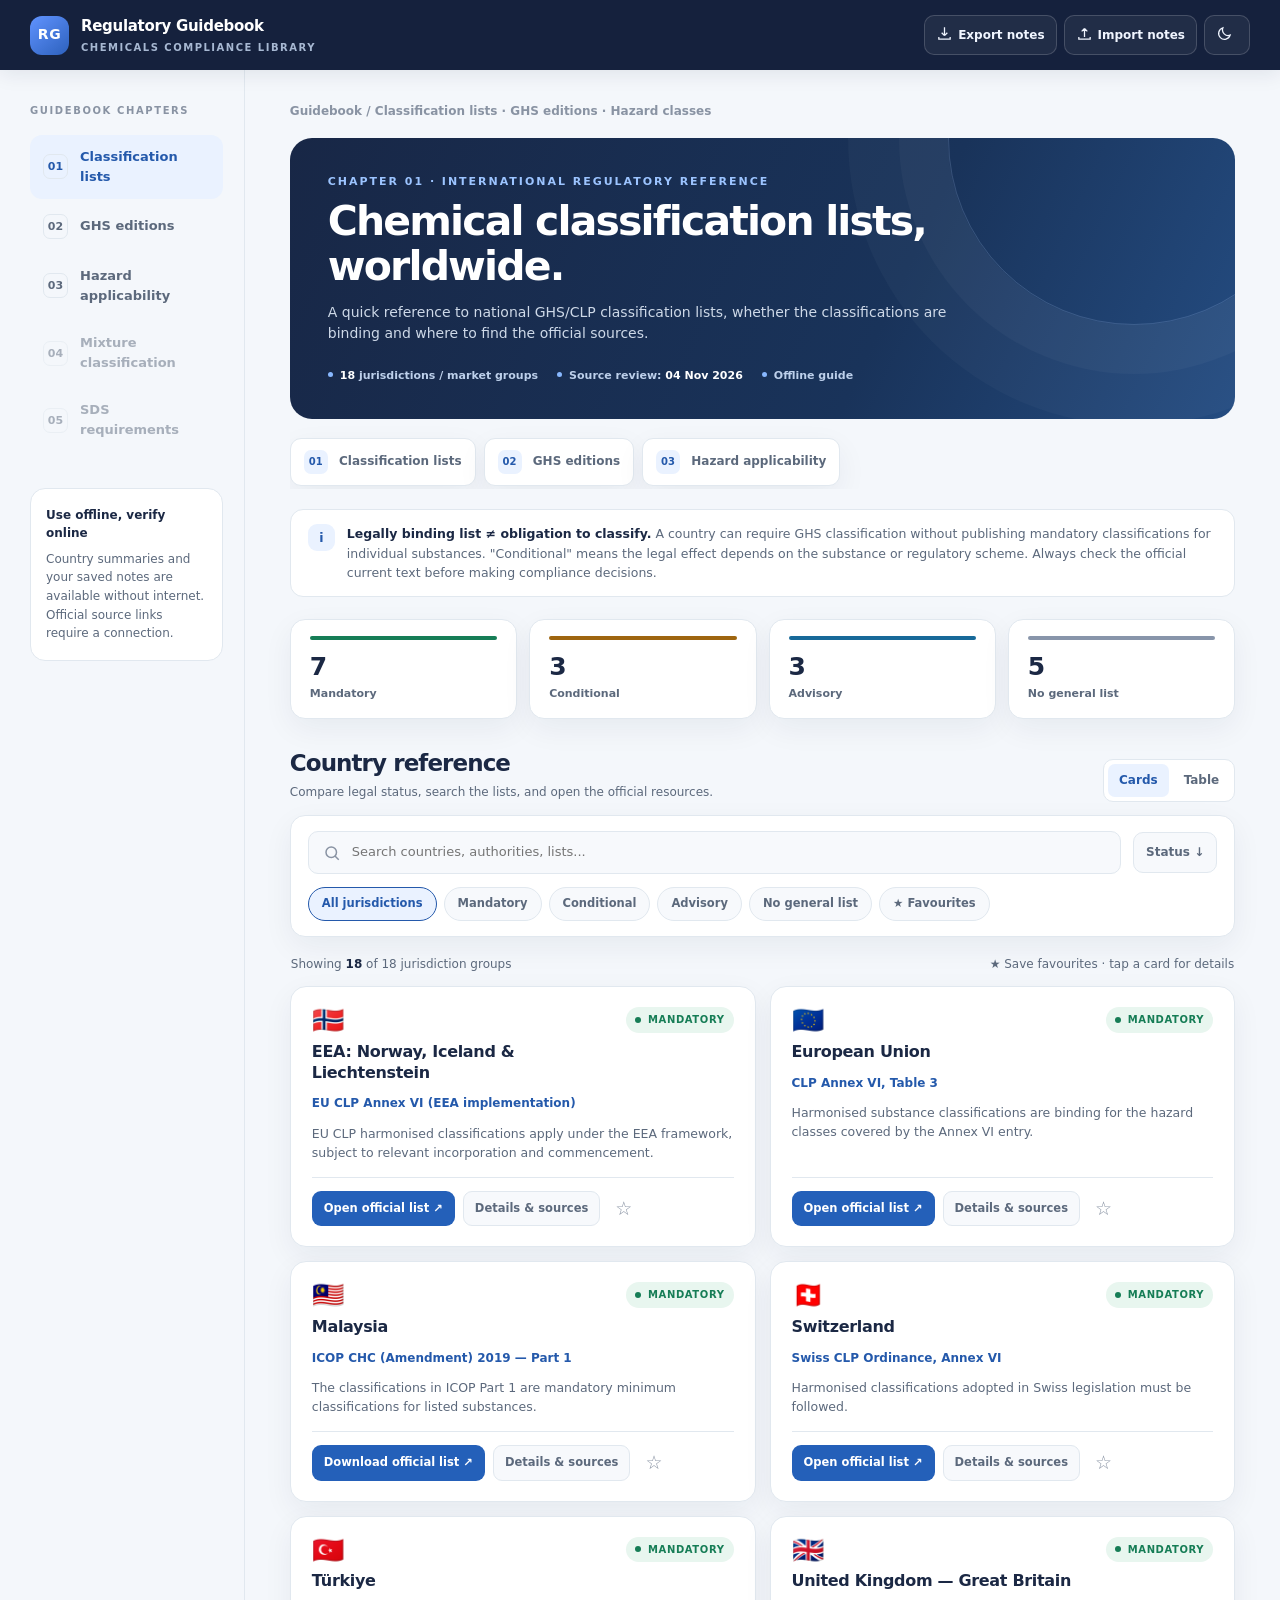
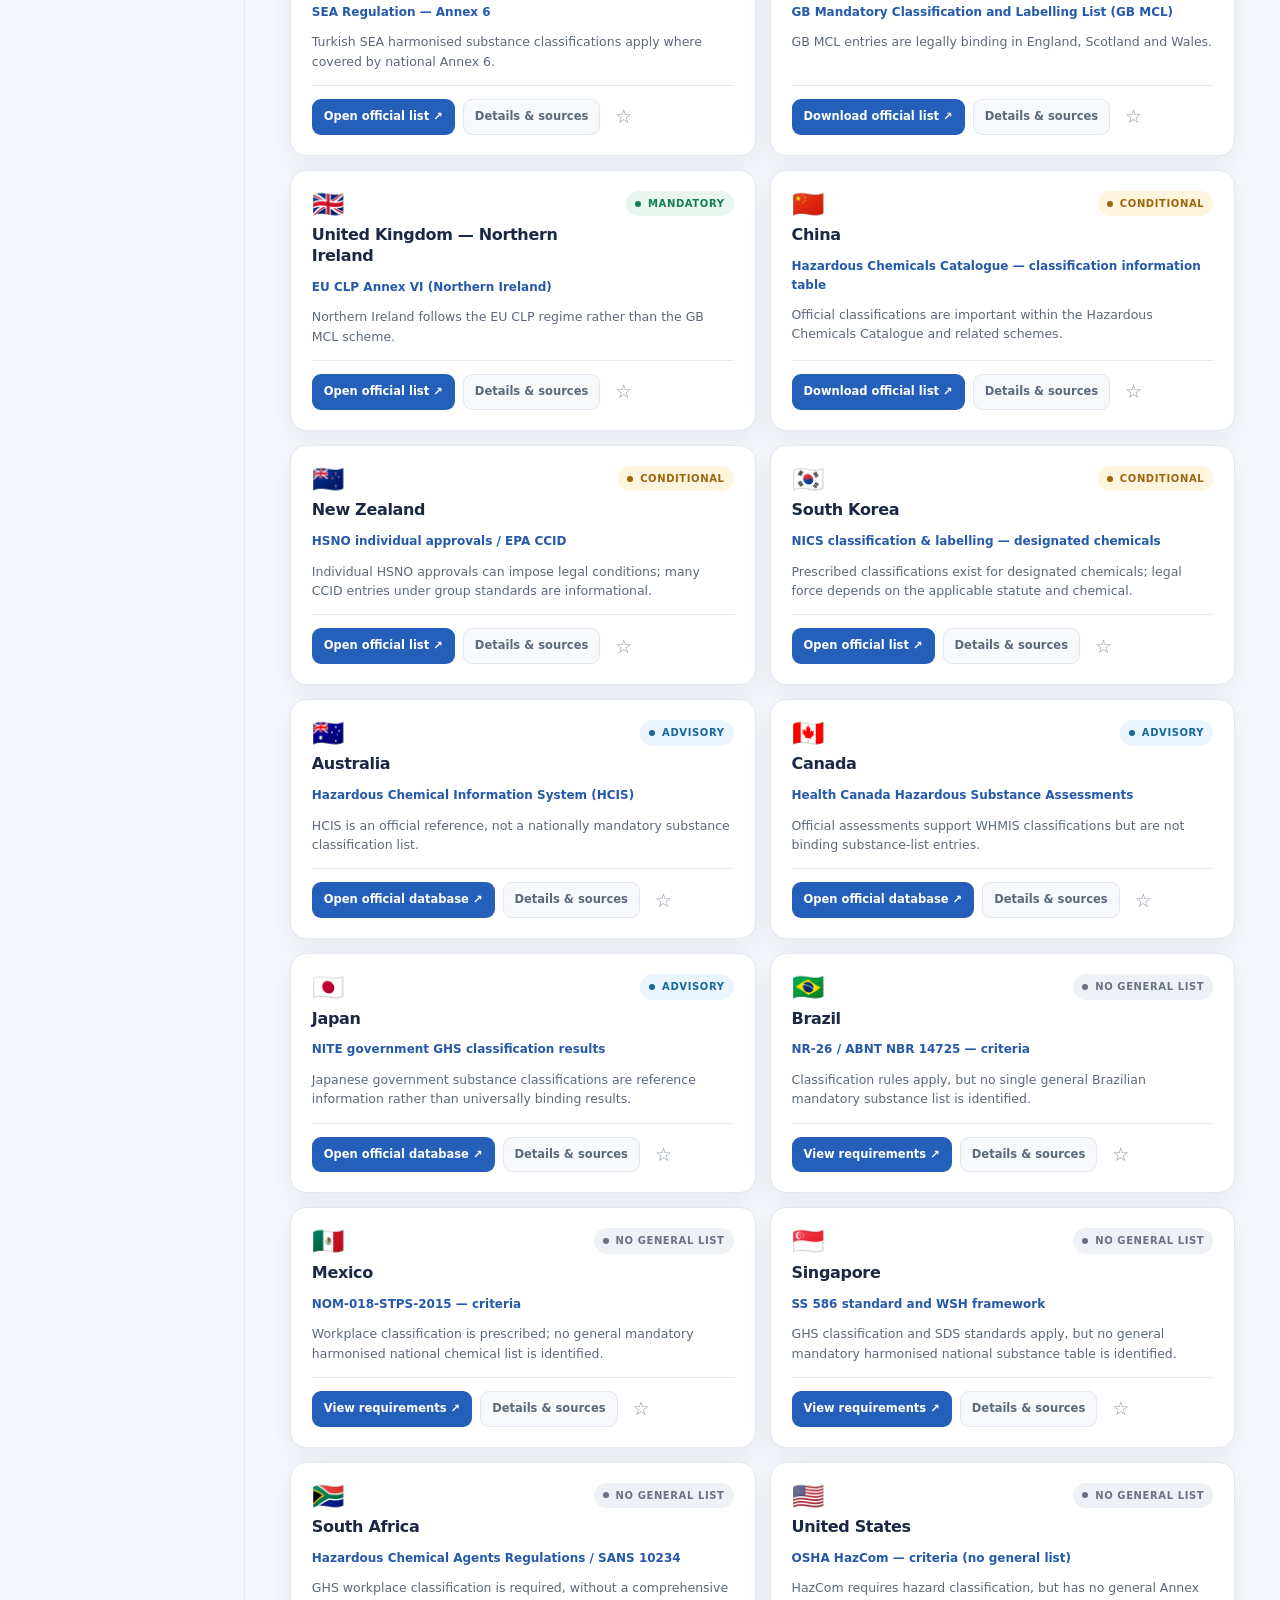
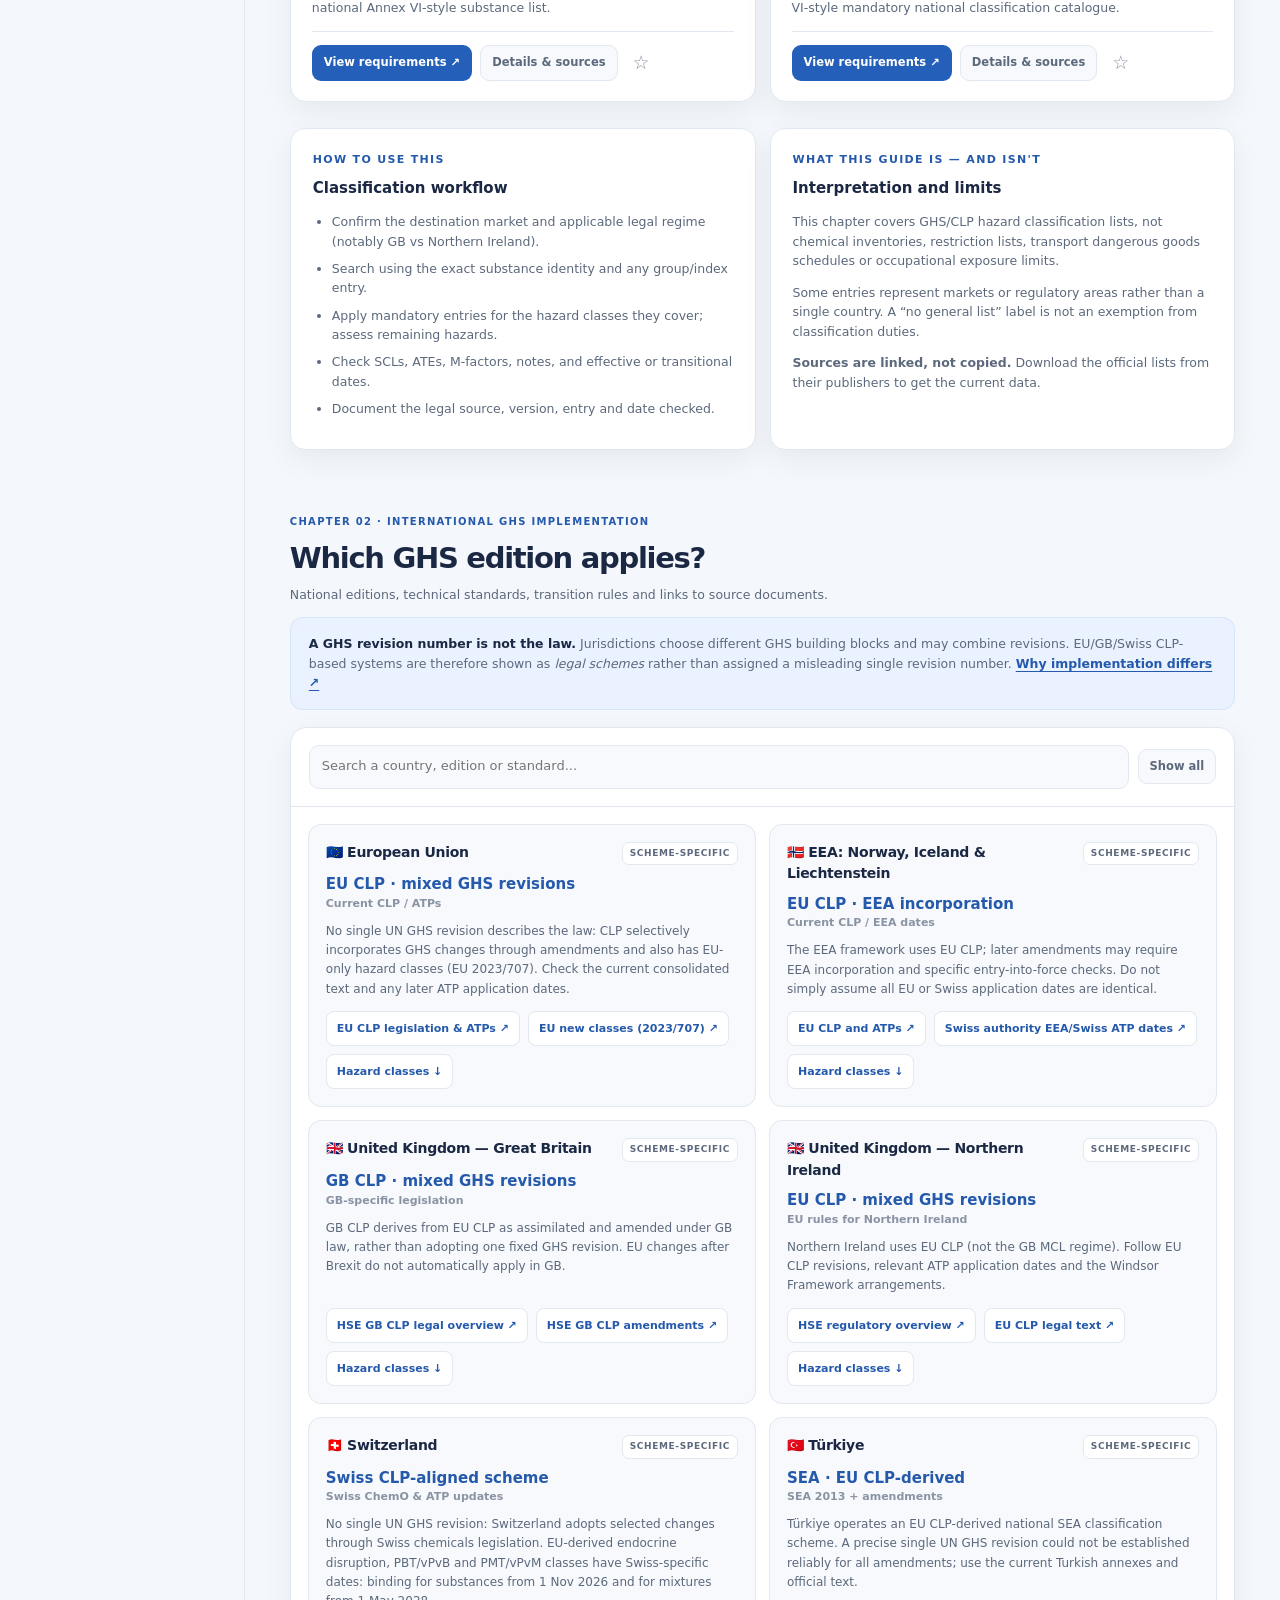
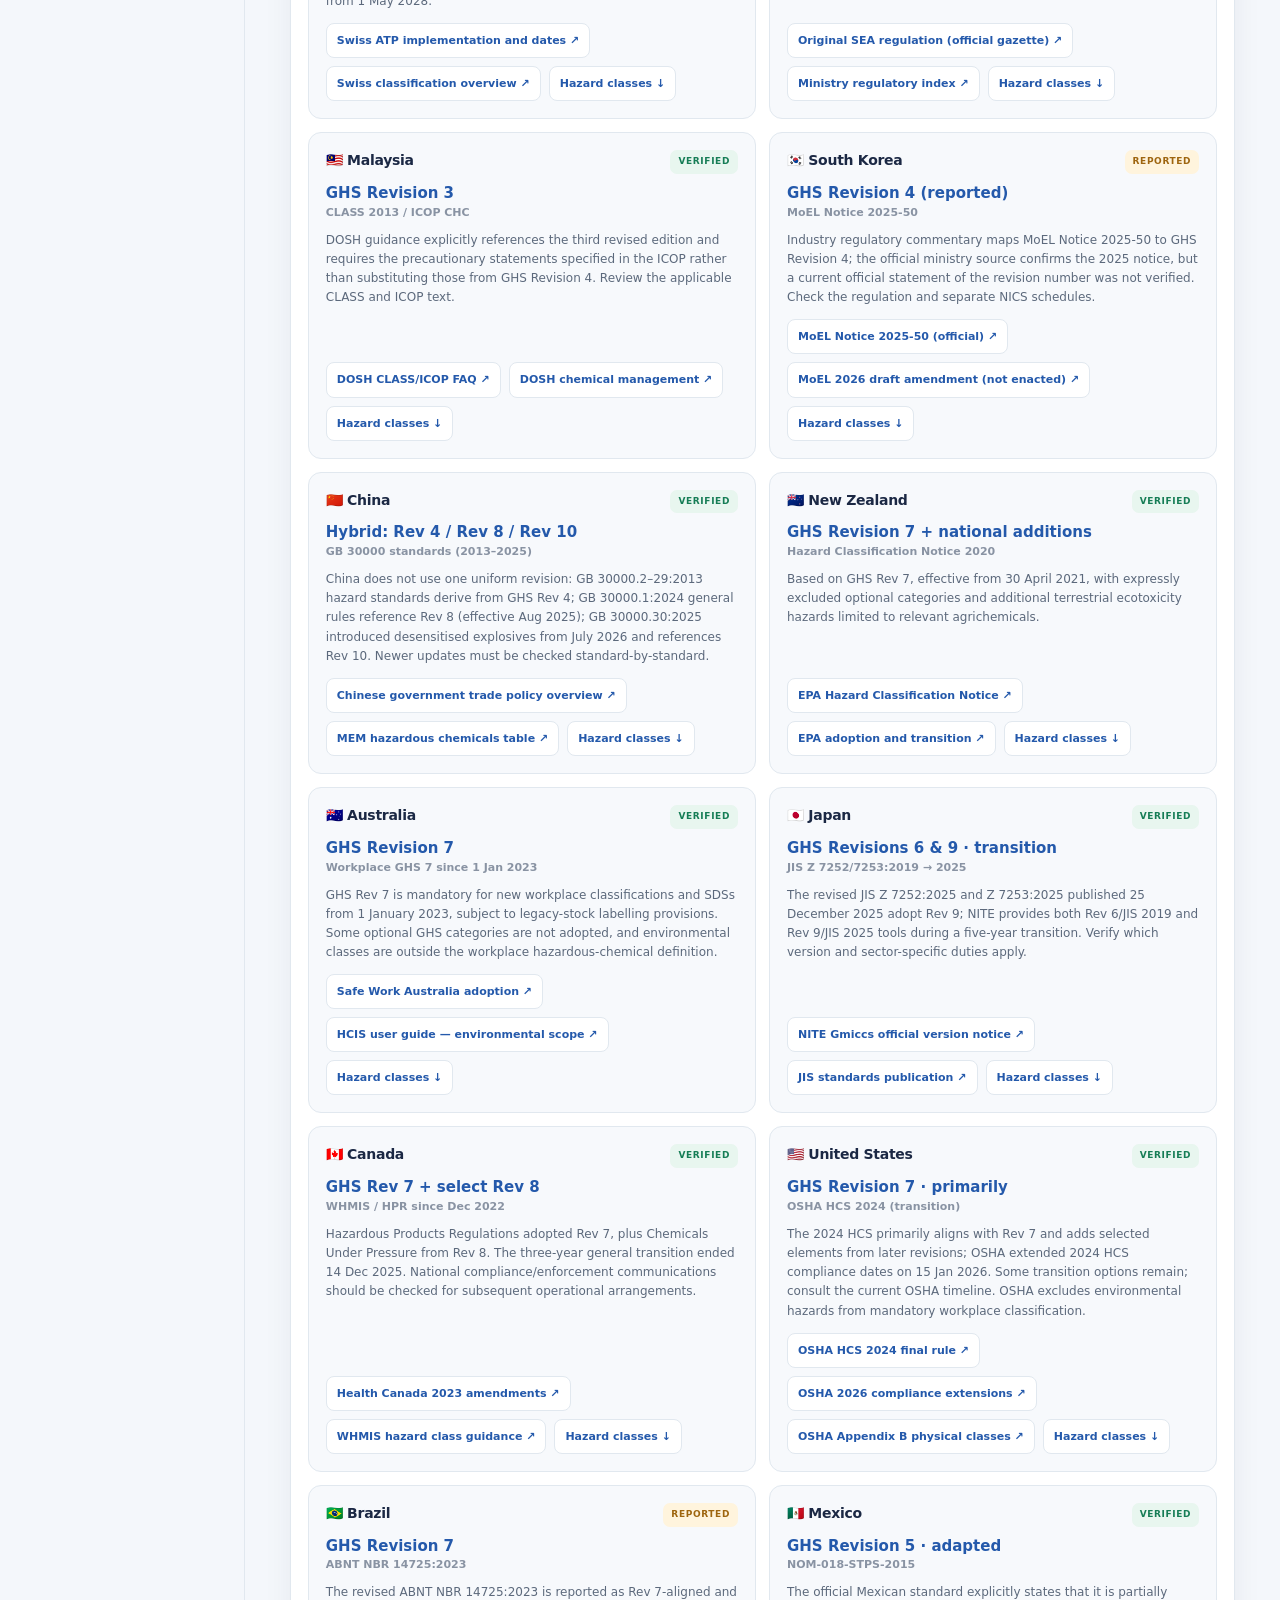
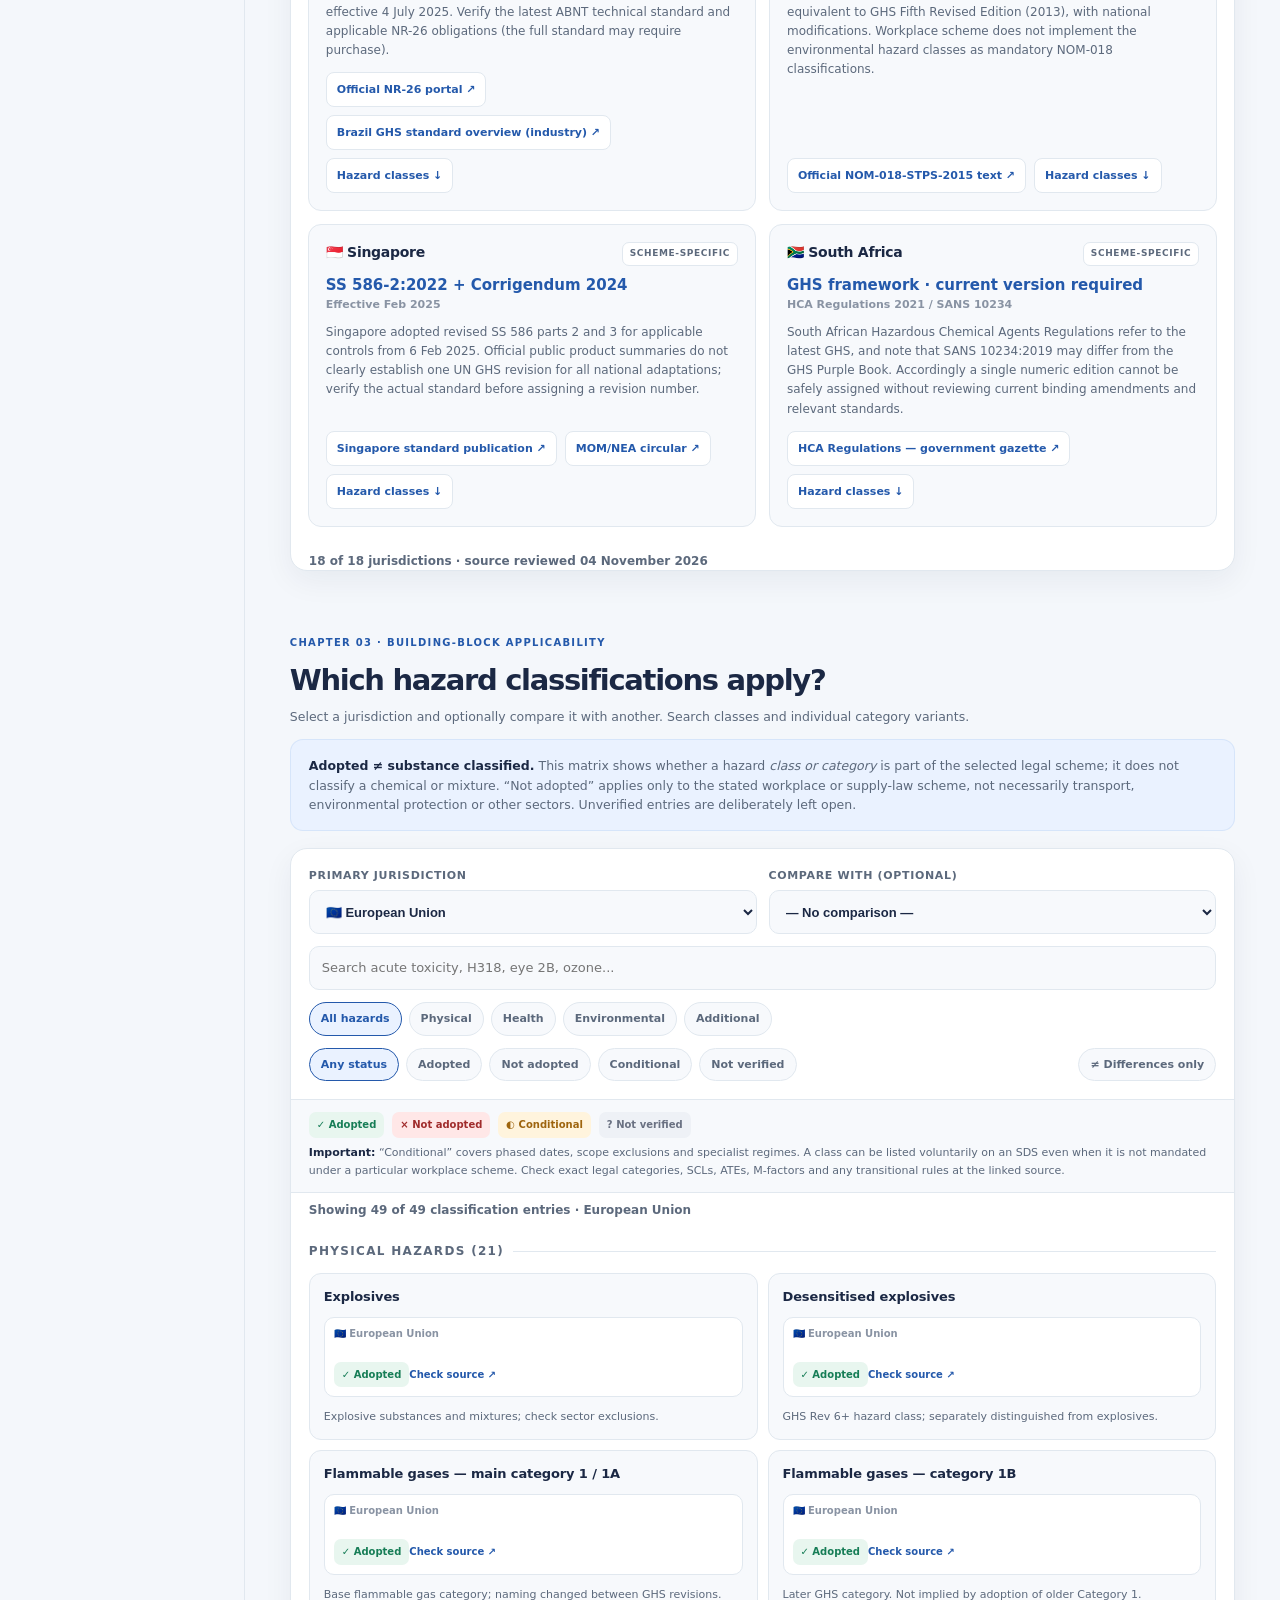
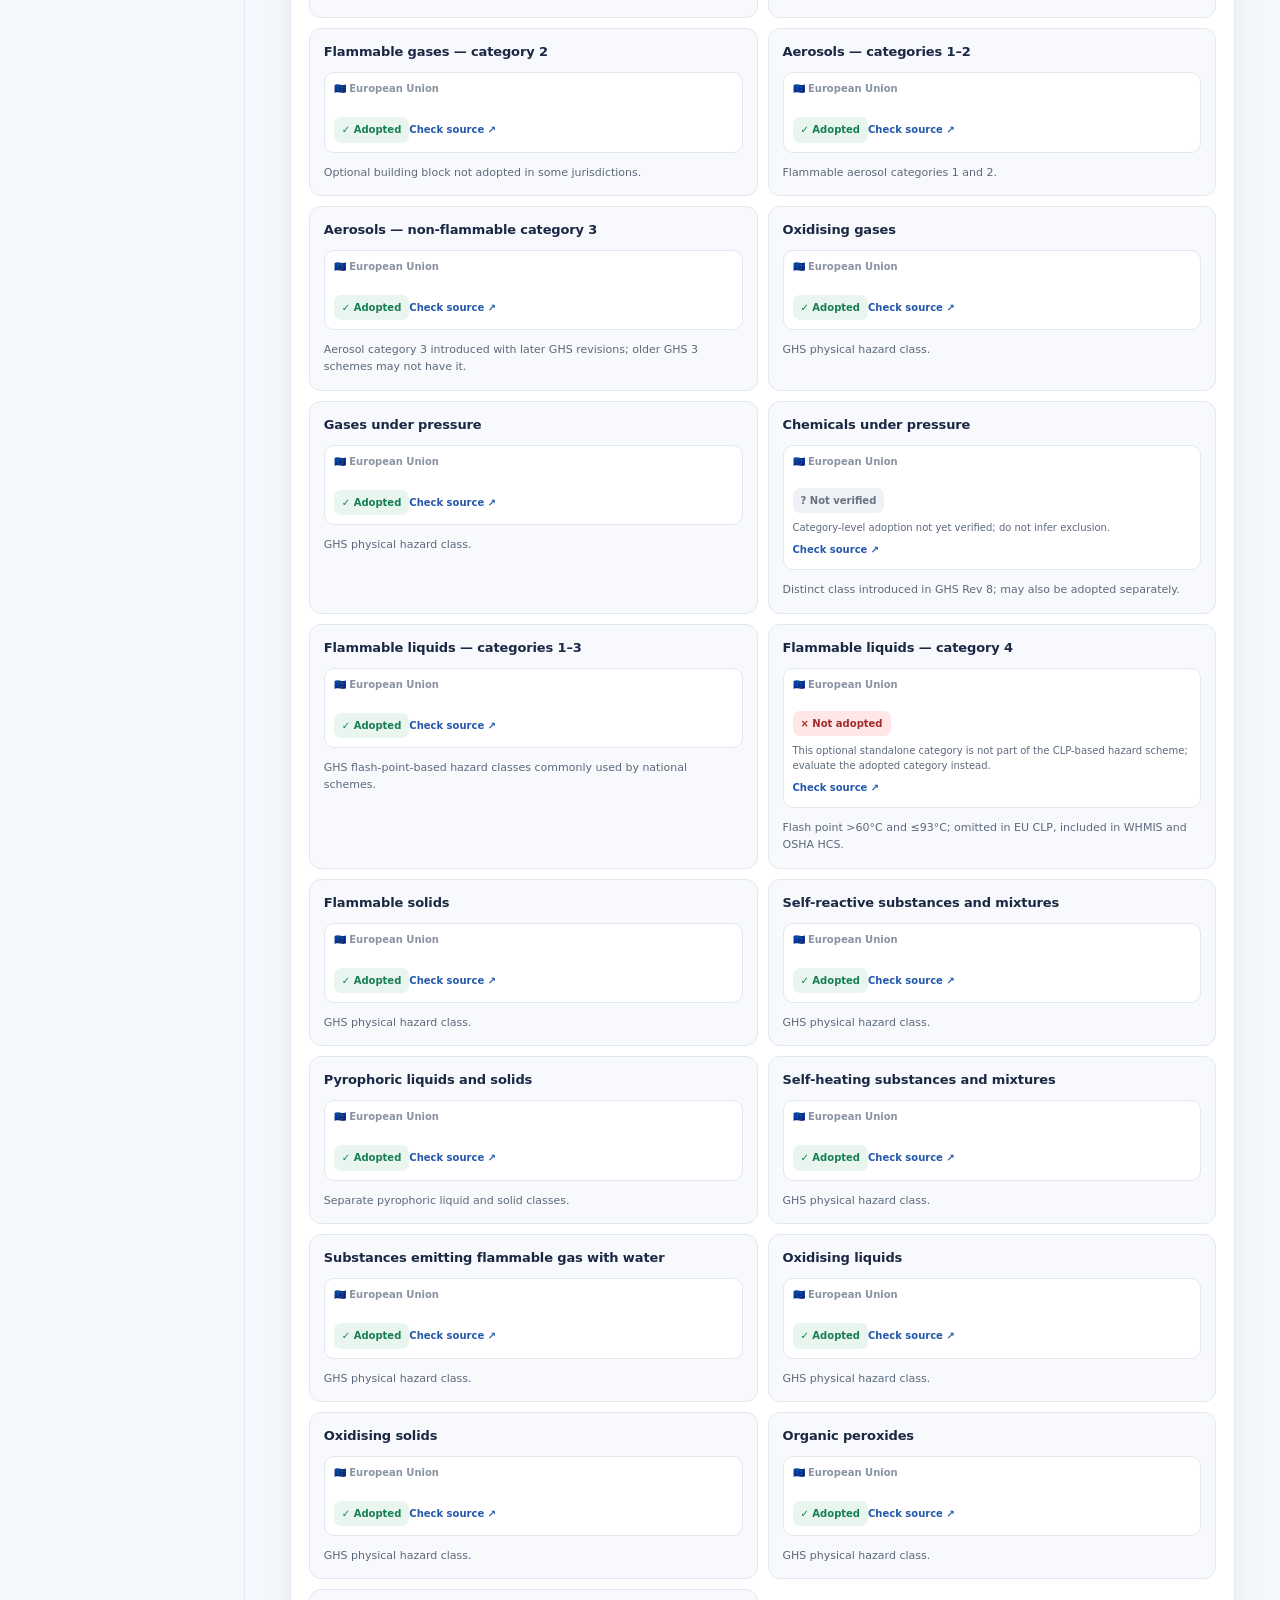
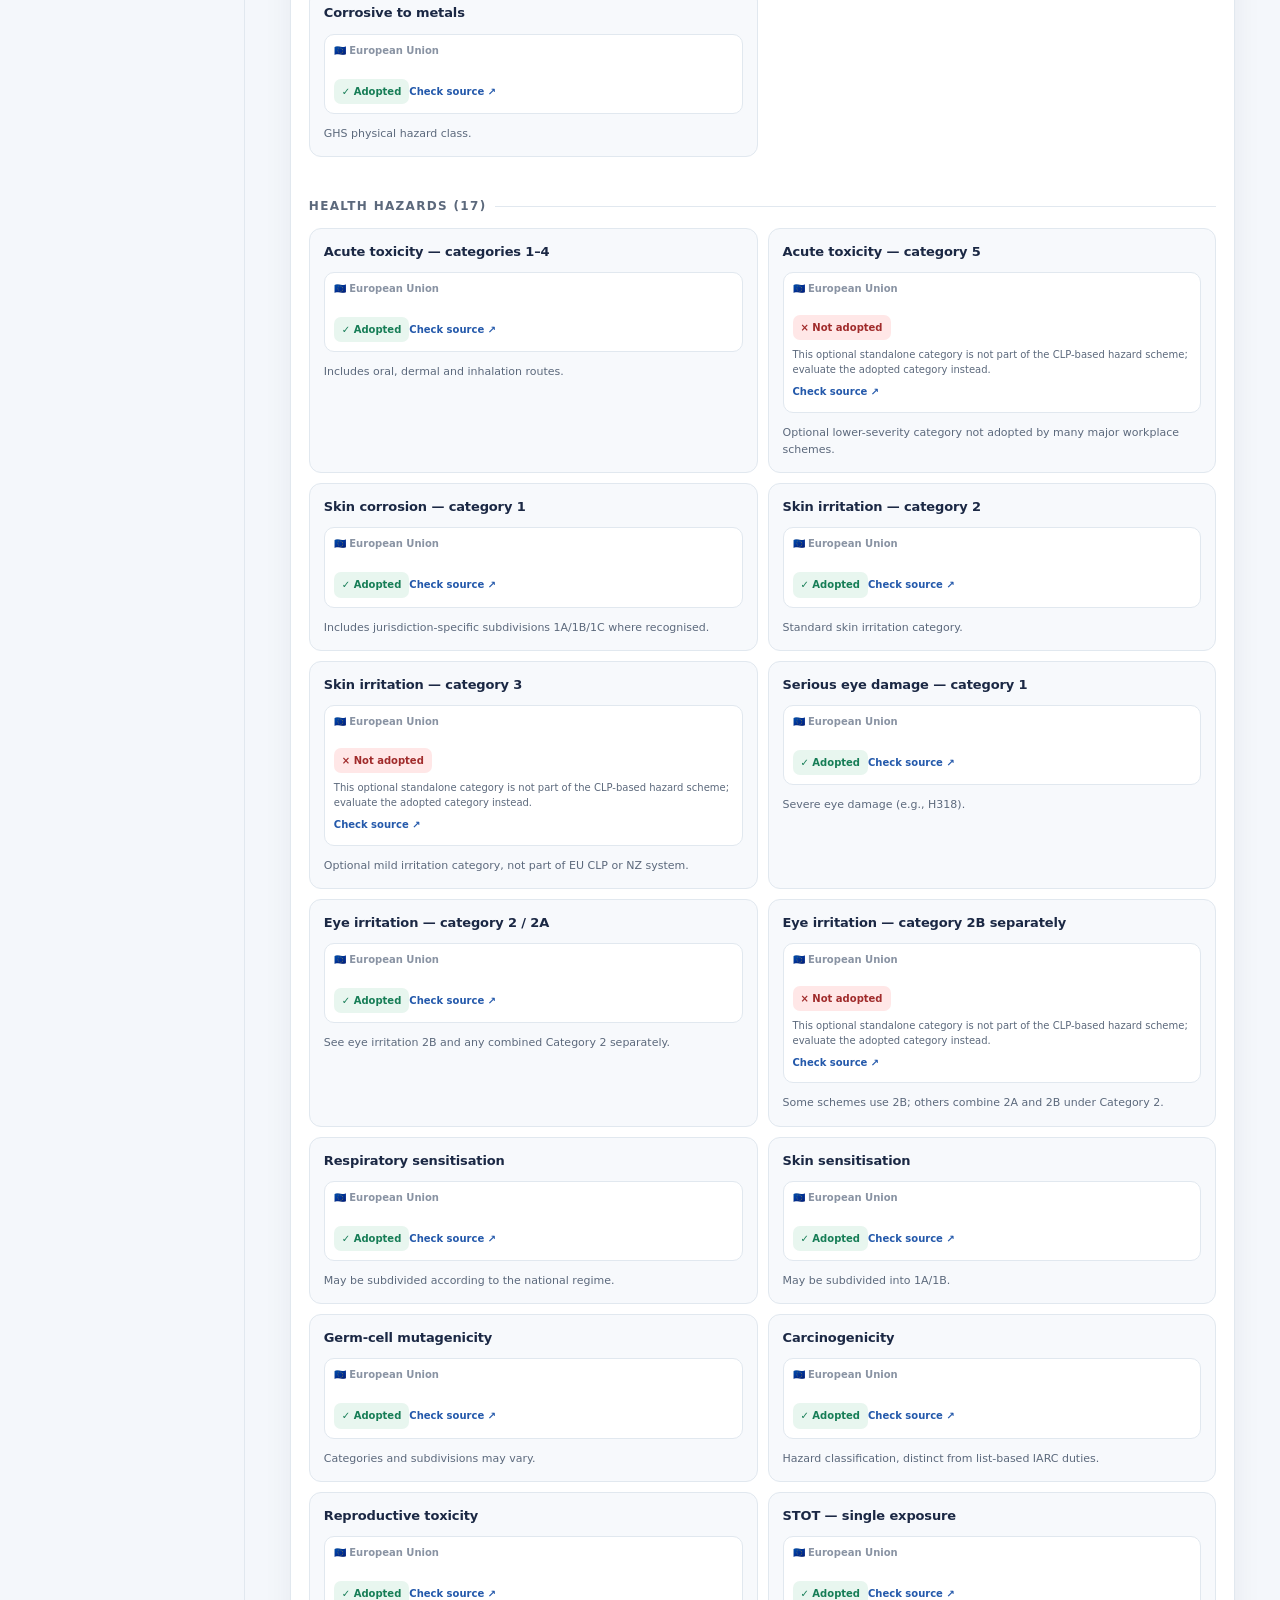
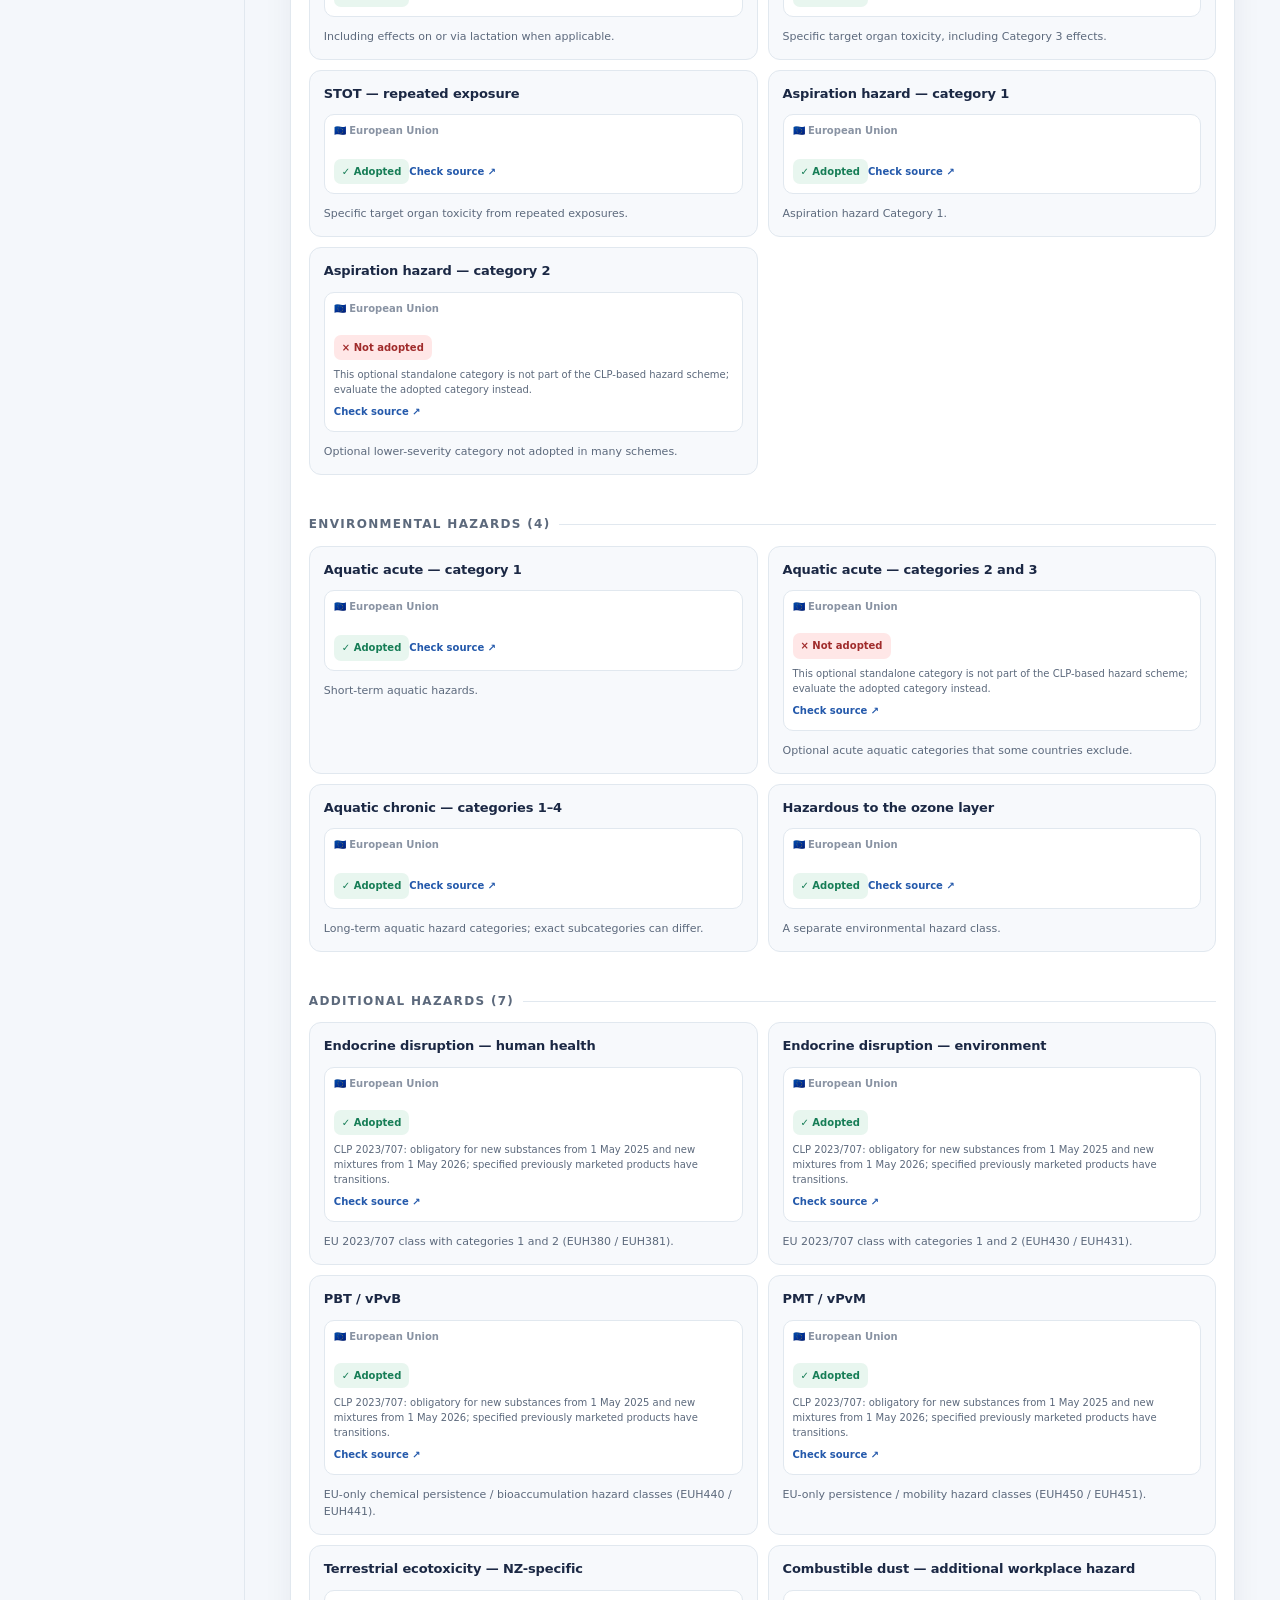
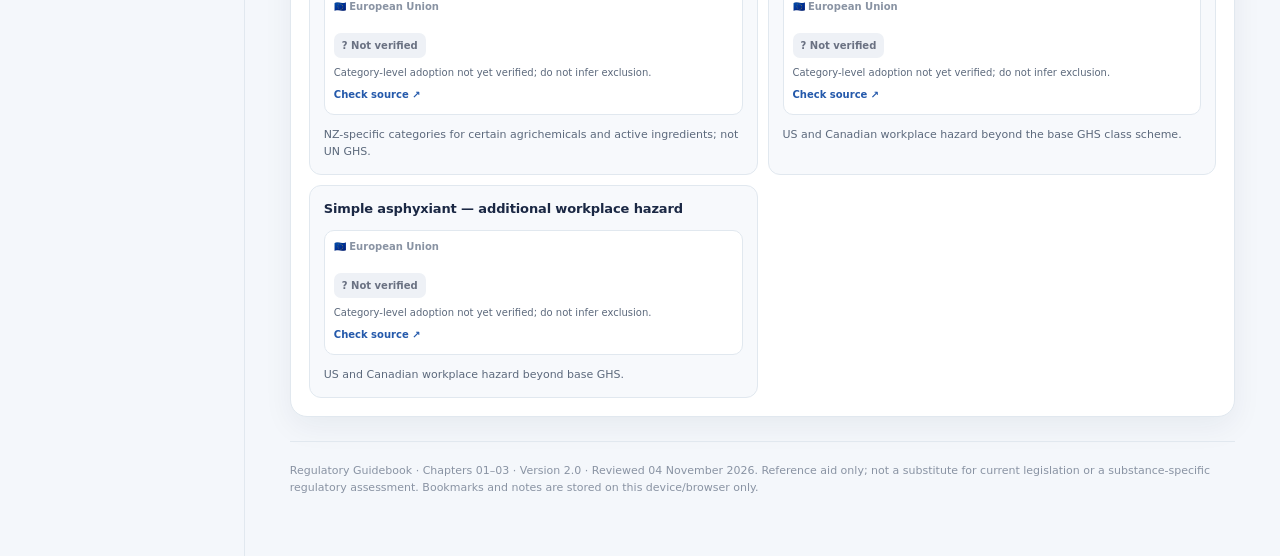
==== index.html @ c11b99ca "feat: add Regulatory Guidebook v2 web app" ====
<!doctype html>
<html lang="en"><head><meta charset="utf-8"/><meta name="viewport" content="width=device-width,initial-scale=1,viewport-fit=cover"/>
<meta name="theme-color" content="#15213d"/><meta name="description" content="Offline-ready international chemical classification list regulatory guidebook, with official government resources."/>
<title>Regulatory Guidebook · Classification lists</title>
<link rel="icon" href="data:image/svg+xml,%3Csvg xmlns='http://www.w3.org/2000/svg' viewBox='0 0 64 64'%3E%3Crect width='64' height='64' rx='16' fill='%231c407a'/%3E%3Ctext x='32' y='43' text-anchor='middle' fill='white' font-family='Arial' font-weight='700' font-size='28'%3ERG%3C/text%3E%3C/svg%3E"/>

<style>
:root{color-scheme:light;--bg:#f4f7fb;--surface:#fff;--surface-alt:#f7f9fc;--ink:#1b2844;--sub:#5c697c;--muted:#8993a3;--line:#e1e8ef;--navy:#15213d;--blue:#2459ab;--softblue:#eaf2ff;--shadow:0 10px 30px rgba(15,35,67,.06);--green:#167d56;--green-bg:#e8f6ef;--amber:#9e650f;--amber-bg:#fff4dd;--cyan:#176999;--cyan-bg:#eaf5ff;--gray:#6a7182;--gray-bg:#eef1f6}
:root[data-theme=dark]{color-scheme:dark;--bg:#101727;--surface:#192339;--surface-alt:#151f32;--ink:#f1f4fb;--sub:#b9c4d5;--muted:#8fa2bc;--line:#34425a;--navy:#0c1323;--blue:#8db6ff;--softblue:#202f4f;--shadow:0 14px 28px rgba(0,0,0,.17);--green:#88e3b5;--green-bg:#1c4038;--amber:#f4ce86;--amber-bg:#473a21;--cyan:#9bd9f8;--cyan-bg:#183b50;--gray:#c7d2e2;--gray-bg:#344055}
*{box-sizing:border-box}html{scroll-behavior:smooth}body{margin:0;background:var(--bg);color:var(--ink);font:15px/1.55 system-ui,-apple-system,BlinkMacSystemFont,"Segoe UI",sans-serif;-webkit-font-smoothing:antialiased}button,input,textarea{font:inherit}button{cursor:pointer}a{color:inherit;text-decoration:none}a:focus-visible,button:focus-visible,input:focus-visible,textarea:focus-visible,summary:focus-visible{outline:3px solid #8bc0ff;outline-offset:2px}h1,h2,h3,p{margin-top:0}::selection{background:#a5c3ff77}
.top{background:var(--navy);color:#fff;position:sticky;top:0;z-index:20;box-shadow:0 3px 20px #11213c18}.top-inner{max-width:1420px;margin:auto;min-height:70px;display:flex;align-items:center;justify-content:space-between;gap:14px;padding:10px 30px}.brand{display:flex;align-items:center;gap:12px}.mark{background:linear-gradient(140deg,#6093ff,#2d61bd);height:39px;width:39px;border-radius:12px;display:grid;place-items:center;font-size:14px;font-weight:900;letter-spacing:.05em}.brand-title{font-size:15px;font-weight:760;letter-spacing:-.02em;line-height:1.18}.brand-sub{display:block;font-size:10px;letter-spacing:.15em;text-transform:uppercase;color:#a7b8d2;font-weight:700;margin-top:2px}.top-actions{display:flex;align-items:center;gap:7px}.top-button{border:1px solid #ffffff2a;background:#ffffff0e;border-radius:10px;color:#f0f5ff;padding:9px 11px;font-size:12px;font-weight:650;white-space:nowrap}.top-button:hover{background:#ffffff25}.top-button svg{width:17px;height:17px;vertical-align:-3px;margin-right:5px}
.shell{max-width:1420px;margin:auto;display:grid;grid-template-columns:245px minmax(0,1fr);min-height:calc(100vh - 70px)}.sidebar{padding:33px 21px 40px 30px;border-right:1px solid var(--line);align-self:stretch}.eyebrow{font-size:10px;text-transform:uppercase;letter-spacing:.16em;font-weight:790;color:var(--muted);margin-bottom:16px}.navlink{display:flex;gap:12px;align-items:center;padding:12px 13px;border-radius:12px;color:var(--sub);font-size:13px;font-weight:660;margin:3px 0}.navlink b{font-size:11px;border:1px solid var(--line);min-width:25px;height:25px;display:grid;place-items:center;border-radius:7px}.navlink.active{background:var(--softblue);color:var(--blue)}.navlink.disabled{opacity:.5;cursor:default}.nav-note{margin-top:35px;padding:17px 15px;background:var(--surface);border:1px solid var(--line);border-radius:15px;font-size:12px;color:var(--sub)}.nav-note strong{color:var(--ink);display:block;margin-bottom:7px}
.content{padding:32px clamp(18px,3.5vw,48px) 60px;min-width:0}.breadcrumbs{font-size:12px;color:var(--muted);margin-bottom:17px;font-weight:680}.hero{background:linear-gradient(115deg,#182746 0%,#19335a 63%,#244c81 100%);color:white;border-radius:22px;padding:35px 38px;position:relative;overflow:hidden}.hero:after{content:"";position:absolute;width:370px;height:370px;right:-85px;top:-185px;border:1px solid #b7d1fc30;border-radius:50%;box-shadow:0 0 0 49px #ffffff08,0 0 0 100px #ffffff07;pointer-events:none}.hero .over{font-size:11px;text-transform:uppercase;letter-spacing:.18em;color:#9cc4ff;font-weight:800;display:block;margin-bottom:9px}.hero h1{font-size:clamp(27px,3.2vw,42px);line-height:1.1;letter-spacing:-.045em;max-width:640px;margin:0 0 13px}.hero p{max-width:660px;margin:0;color:#ced9e8;font-size:14px}.meta{display:flex;flex-wrap:wrap;align-items:center;gap:10px 19px;margin-top:22px;color:#bdd0eb;font-size:11px;font-weight:650}.meta strong{color:#fff}.dot{height:5px;width:5px;background:#88b8ff;border-radius:50%;display:inline-block;margin-right:7px;vertical-align:2px}
.notice{background:var(--surface);border:1px solid var(--line);border-radius:13px;padding:14px 17px;display:flex;gap:12px;align-items:flex-start;margin-top:19px;color:var(--sub);font-size:12.5px}.notice .icon{flex:0 0 auto;width:27px;height:27px;background:var(--softblue);color:var(--blue);border-radius:9px;display:grid;place-items:center;font-weight:900}.notice strong{color:var(--ink)}
.stats{display:grid;grid-template-columns:repeat(4,1fr);gap:12px;margin:22px 0 27px}.stat{background:var(--surface);border:1px solid var(--line);border-radius:15px;padding:16px 19px;box-shadow:var(--shadow)}.stat-num{font-size:25px;line-height:1.1;font-weight:800;letter-spacing:-.06em}.stat-label{color:var(--sub);font-size:11px;font-weight:670;margin-top:4px}.stat-line{height:4px;border-radius:4px;margin-bottom:13px;background:var(--green)}.stat.conditional .stat-line{background:var(--amber)}.stat.advisory .stat-line{background:var(--cyan)}.stat.none .stat-line{background:#8895aa}
.section-heading{display:flex;align-items:flex-end;justify-content:space-between;gap:16px;margin:0 0 13px}.section-heading h2{font-size:23px;letter-spacing:-.04em;margin:0 0 2px}.section-heading p{color:var(--sub);font-size:12px;margin:0}.view-controls{display:flex;gap:4px;background:var(--surface);border:1px solid var(--line);border-radius:10px;padding:4px}.view-controls button{background:transparent;border:0;border-radius:7px;padding:7px 11px;font-weight:680;font-size:12px;color:var(--sub)}.view-controls button.selected{background:var(--softblue);color:var(--blue)}
.tools{background:var(--surface);border:1px solid var(--line);border-radius:15px;padding:15px 17px;box-shadow:var(--shadow);margin-bottom:18px}.searchrow{display:flex;gap:12px;align-items:center}.searchbox{height:43px;border:1px solid var(--line);border-radius:10px;display:flex;align-items:center;gap:9px;padding:0 14px;flex:1;background:var(--surface-alt)}.searchbox svg{flex:0 0 auto;color:var(--muted);width:18px;height:18px}.searchbox input{background:transparent;color:var(--ink);border:0;outline:0;width:100%;min-width:0;font-size:13px}.searchbox:focus-within{border-color:var(--blue);box-shadow:0 0 0 3px #73a7ff22}.sort{border:1px solid var(--line);border-radius:10px;background:var(--surface-alt);color:var(--sub);padding:10px 12px;font-size:12px;font-weight:650}.filterrow{display:flex;gap:7px;overflow-x:auto;padding-top:13px;scrollbar-width:thin}.chip{border:1px solid var(--line);background:var(--surface-alt);color:var(--sub);border-radius:99px;padding:7px 13px;font-size:11.5px;white-space:nowrap;font-weight:730;transition:background .15s}.chip.active{border-color:var(--blue);background:var(--softblue);color:var(--blue)}.chip:hover{border-color:var(--blue)}.results-line{font-size:12px;color:var(--sub);display:flex;justify-content:space-between;align-items:center;margin:0 1px 13px}.results-line strong{color:var(--ink)}
.grid{display:grid;grid-template-columns:repeat(2,minmax(0,1fr));gap:14px}.country-card{min-width:0;background:var(--surface);border:1px solid var(--line);border-radius:16px;padding:20px 21px;box-shadow:var(--shadow);display:flex;flex-direction:column;gap:11px;transition:box-shadow .15s,transform .15s}.country-card:hover{transform:translateY(-2px);box-shadow:0 13px 27px #172a4f15}.card-top{display:flex;align-items:flex-start;justify-content:space-between;gap:12px}.flag{font-size:26px;line-height:1}.name{font-size:16px;font-weight:790;line-height:1.3;letter-spacing:-.02em;margin:5px 0 0}.category{display:inline-flex;align-items:center;gap:7px;font-size:10px;text-transform:uppercase;letter-spacing:.06em;font-weight:790;border-radius:99px;padding:5px 9px;white-space:nowrap}.category:before{content:"";width:6px;height:6px;background:currentColor;border-radius:50%}.category.mandatory{background:var(--green-bg);color:var(--green)}.category.conditional{background:var(--amber-bg);color:var(--amber)}.category.advisory{background:var(--cyan-bg);color:var(--cyan)}.category.none{background:var(--gray-bg);color:var(--gray)}.list-title{font-size:12px;color:var(--blue);font-weight:770;margin:0;min-height:18px}.desc{font-size:12.5px;color:var(--sub);line-height:1.55;margin:0;flex:1}.links-row{border-top:1px solid var(--line);padding-top:13px;margin-top:3px;display:flex;align-items:center;gap:8px;flex-wrap:wrap}.btn-primary{border:0;background:#2460b9;color:white;padding:9px 12px;border-radius:9px;font-size:11.5px;font-weight:740;display:inline-flex;align-items:center;gap:6px}.btn-primary:hover{background:#1b4f9d}.btn-secondary{border:1px solid var(--line);background:var(--surface-alt);color:var(--sub);padding:8px 11px;border-radius:9px;font-size:11.5px;font-weight:730}.btn-secondary:hover{border-color:var(--blue);color:var(--blue)}.star{font-size:19px;line-height:1;color:var(--muted);background:transparent;border:0;border-radius:7px;padding:5px 7px}.star.saved{color:#e09d26}.star:hover{background:var(--softblue)}.empty{grid-column:1/-1;padding:34px;background:var(--surface);text-align:center;border:1px dashed var(--line);border-radius:15px;color:var(--sub)}
.table-wrap{background:var(--surface);border:1px solid var(--line);border-radius:15px;overflow:auto;box-shadow:var(--shadow)}table{border-collapse:collapse;width:100%;min-width:700px;text-align:left}th{background:var(--surface-alt);text-align:left;font-size:11px;text-transform:uppercase;letter-spacing:.06em;color:var(--muted);padding:13px 15px;border-bottom:1px solid var(--line)}td{padding:13px 15px;font-size:12px;border-bottom:1px solid var(--line);vertical-align:middle}tr:last-child td{border-bottom:0}tbody tr:hover{background:var(--surface-alt)}.table-country{font-size:13px;font-weight:720}.table-list{color:var(--sub)}.small-link{font-size:12px;color:var(--blue);font-weight:700;white-space:nowrap}.section-extra{margin-top:26px;display:grid;grid-template-columns:repeat(2,minmax(0,1fr));gap:14px}.info-panel{background:var(--surface);border:1px solid var(--line);border-radius:15px;padding:22px;box-shadow:var(--shadow)}.info-panel h3{font-size:15px;margin:0 0 12px}.info-panel p,.info-panel li{color:var(--sub);font-size:12.5px}.info-panel ul{margin:0;padding-left:19px}.info-panel li{margin:8px 0}.info-panel .kicker{font-size:11px;text-transform:uppercase;letter-spacing:.12em;font-weight:800;color:var(--blue);margin-bottom:9px}.footer{margin-top:24px;color:var(--muted);font-size:11px;border-top:1px solid var(--line);padding-top:20px}
.dialog{width:min(650px,calc(100% - 28px));max-height:min(86vh,900px);border:1px solid var(--line);border-radius:20px;background:var(--surface);color:var(--ink);box-shadow:0 25px 100px #0008;padding:0;overflow-y:auto}.dialog::backdrop{background:rgba(10,22,42,.65);backdrop-filter:blur(4px)}.dialog-head{display:flex;justify-content:space-between;gap:10px;align-items:flex-start;padding:25px 25px 17px;border-bottom:1px solid var(--line)}.dialog h2{font-size:24px;letter-spacing:-.04em;line-height:1.2;margin:7px 0}.dialog-flag{font-size:26px}.close{border:1px solid var(--line);background:var(--surface-alt);color:var(--sub);border-radius:9px;width:34px;height:34px;display:grid;place-items:center;font-size:22px}.dialog-body{padding:21px 25px 29px}.detail-label{color:var(--muted);text-transform:uppercase;font-size:10px;letter-spacing:.13em;font-weight:800;margin:0 0 8px}.detail-section{margin-bottom:23px}.detail-section p{font-size:13px;color:var(--sub);margin:0 0 7px}.primary-name{font-size:17px;font-weight:780;color:var(--ink)}.linklist{display:grid;gap:9px}.source-link{display:flex;justify-content:space-between;align-items:center;gap:13px;border:1px solid var(--line);border-radius:11px;padding:12px 14px;background:var(--surface-alt)}.source-link:hover{border-color:var(--blue)}.linklabel{font-size:12.5px;font-weight:760;color:var(--ink)}.linkhint{font-size:11px;color:var(--muted)}.arrow{flex:0 0 auto;color:var(--blue);font-size:17px}.warn{border-left:3px solid var(--amber);background:var(--amber-bg);padding:13px;border-radius:5px 10px 10px 5px;color:var(--ink);font-size:12px}.warn strong{display:block;margin-bottom:4px}.notes{width:100%;min-height:95px;border:1px solid var(--line);color:var(--ink);background:var(--surface-alt);border-radius:10px;padding:12px;resize:vertical;font-size:12.5px}.note-caption{font-size:11px;color:var(--muted);margin:7px 0 12px}.inline-actions{display:flex;gap:10px;flex-wrap:wrap}.btn-outline{border:1px solid var(--line);background:var(--surface);color:var(--sub);border-radius:9px;padding:9px 12px;font-size:11px;font-weight:750}.toast{position:fixed;z-index:100;left:50%;bottom:25px;transform:translate(-50%,15px);opacity:0;pointer-events:none;background:var(--navy);color:white;font-size:12px;border-radius:11px;padding:10px 15px;transition:.2s}.toast.show{opacity:1;transform:translate(-50%,0)}
@media(max-width:1030px){.shell{grid-template-columns:1fr}.sidebar{display:none}.content{padding:22px 22px 50px}.top-inner{padding:10px 21px}.hero{padding:29px}.grid{gap:11px}}
@media(max-width:620px){.top-inner{min-height:62px;padding:8px 16px}.mark{width:36px;height:36px}.brand-title{font-size:13px}.brand-sub{font-size:9px}.top-button .toptxt{display:none}.top-button svg{margin:0}.top-button{padding:8px 9px}.content{padding:16px 12px 40px}.breadcrumbs{margin:3px 5px 13px}.hero{border-radius:16px;padding:27px 22px}.hero h1{font-size:31px}.hero p{font-size:12.5px}.meta{font-size:10px;margin-top:19px}.notice{font-size:11px}.stats{gap:7px;margin:15px 0 24px}.stat{border-radius:10px;padding:11px 9px}.stat-num{font-size:22px}.stat-label{font-size:9.5px}.stat-line{margin-bottom:11px}.section-heading h2{font-size:21px}.section-heading p{font-size:11px}.view-controls button{padding:7px}.tools{padding:11px}.searchrow{gap:7px}.sort{font-size:11px;padding:8px}.grid{grid-template-columns:1fr;gap:10px}.country-card{padding:17px}.category{font-size:9px}.name{font-size:16px}.section-extra{grid-template-columns:1fr}.info-panel{padding:19px}.dialog-head{padding:19px 17px 15px}.dialog-body{padding:18px 17px 23px}.dialog h2{font-size:21px}}
@media print{.top,.sidebar,.tools,.view-controls,.results-line,.btn-secondary,.star,.footer,.dialog,.notice{display:none!important}.shell{display:block}.content{padding:0}.hero{color:#172744;background:#fff;border:1px solid #ccc}.hero p,.hero .over,.hero .meta{color:#333}.stats{margin:10px 0}.grid{display:grid;grid-template-columns:repeat(2,1fr)}.country-card{break-inside:avoid;box-shadow:none}.country-card:hover{transform:none}.section-extra{break-inside:avoid}body{background:white}}


/* Chapters 02–03: edition tracker and hazard applicability */
.chapter-tabs{display:flex;gap:8px;overflow-x:auto;padding:15px 0 3px;margin:4px 0 20px;scrollbar-width:thin}
.chapter-tab{background:var(--surface);border:1px solid var(--line);border-radius:11px;padding:11px 13px;font-size:12px;font-weight:770;white-space:nowrap;color:var(--sub);box-shadow:var(--shadow)}
.chapter-tab:hover,.chapter-tab:focus-visible{background:var(--softblue);border-color:var(--blue);color:var(--blue)}
.chapter-tab span{display:inline-grid;place-items:center;color:var(--blue);background:var(--softblue);border-radius:7px;width:24px;height:24px;margin-right:7px;font-size:10px}
.chapter-block{margin-top:64px;scroll-margin-top:102px}
.chapter-header{display:flex;align-items:center;justify-content:space-between;gap:14px;margin-bottom:13px}
.chapter-heading h2{font-size:clamp(23px,2.7vw,29px);letter-spacing:-.045em;margin:0 0 4px}
.chapter-heading p{font-size:12.5px;color:var(--sub);margin:0}
.chapter-number{font-size:10px;color:var(--blue);font-weight:820;letter-spacing:.13em;text-transform:uppercase;display:block;margin-bottom:7px}
.section-card{background:var(--surface);border:1px solid var(--line);border-radius:17px;box-shadow:var(--shadow);overflow:hidden}
.feature-intro{padding:16px 18px;background:var(--softblue);border:1px solid #abc9f053;border-radius:13px;margin-bottom:17px;font-size:12.5px;color:var(--sub)}
.feature-intro strong{color:var(--ink)}.feature-intro a,.context-links a{color:var(--blue);font-weight:750;text-decoration:underline;text-underline-offset:3px}
.edition-tools{display:flex;gap:9px;align-items:center;flex-wrap:wrap;padding:17px 18px;border-bottom:1px solid var(--line)}
.edition-tools input,.hazard-tools input,.hazard-tools select{background:var(--surface-alt);color:var(--ink);border:1px solid var(--line);border-radius:10px;padding:10px 12px;min-height:44px;font-size:13px}
.edition-tools input{flex:1;min-width:170px}
.edition-list{display:grid;grid-template-columns:repeat(2,minmax(0,1fr));gap:13px;padding:17px}
.edition-entry{border:1px solid var(--line);background:var(--surface-alt);border-radius:13px;padding:17px;min-width:0;display:flex;flex-direction:column;gap:10px}
.edition-name{font-weight:800;font-size:14px;letter-spacing:-.02em;margin:0}
.edition-version{font-weight:780;font-size:15px;color:var(--blue);line-height:1.3}
.edition-year{font-size:11px;color:var(--muted);font-weight:700}
.edition-note{font-size:12px;color:var(--sub);line-height:1.6;margin:0;flex:1}
.edition-source{display:flex;flex-wrap:wrap;gap:8px;margin-top:2px}
.edition-source a{font-size:11px;font-weight:750;color:var(--blue);background:var(--surface);border:1px solid var(--line);padding:8px 10px;border-radius:8px}
.edition-source a:hover{border-color:var(--blue)}
.cert{font-size:9px;text-transform:uppercase;letter-spacing:.07em;font-weight:800;padding:4px 7px;border-radius:7px;border:1px solid var(--line);background:var(--surface);color:var(--sub);white-space:nowrap}
.cert.verified{color:var(--green);background:var(--green-bg);border-color:transparent}.cert.reported{color:var(--amber);background:var(--amber-bg);border-color:transparent}
.hazard-tools{padding:18px;display:grid;gap:12px}
.hazard-selects{display:grid;grid-template-columns:minmax(0,1fr) minmax(0,1fr);gap:12px}
.select-label{display:flex;flex-direction:column;gap:6px;color:var(--sub);font-size:11px;font-weight:780;text-transform:uppercase;letter-spacing:.06em;min-width:0}
.select-label select{width:100%;font-size:13px;text-transform:none;font-weight:650;letter-spacing:normal}
.hazard-searchrow{display:flex;gap:10px;align-items:center}.hazard-searchrow input{width:100%;min-width:0;flex:1}
.hazard-filterrow{display:flex;gap:7px;flex-wrap:wrap;align-items:center}
.hazard-filterrow button{font-size:11px;border:1px solid var(--line);background:var(--surface-alt);color:var(--sub);padding:7px 11px;border-radius:40px;font-weight:720}
.hazard-filterrow button.on{background:var(--softblue);color:var(--blue);border-color:var(--blue)}
.hazard-filterrow .onlydiff{margin-left:auto}
.hazard-guide{padding:12px 18px;background:var(--surface-alt);border-top:1px solid var(--line);border-bottom:1px solid var(--line);font-size:11px;color:var(--sub);line-height:1.65}
.hazard-guide .legendrow{display:flex;gap:8px;flex-wrap:wrap;align-items:center;margin-bottom:6px}
.hazard-guide strong{color:var(--ink)}
.hazgroup{padding:0 18px 18px}.hazgroup h3{font-size:12px;letter-spacing:.11em;text-transform:uppercase;font-weight:840;color:var(--sub);margin:22px 0 12px;display:flex;gap:9px;align-items:center}
.hazgroup h3:after{content:"";height:1px;background:var(--line);flex:1}
.haz-grid{display:grid;grid-template-columns:repeat(2,minmax(0,1fr));gap:10px}
.haz-card{background:var(--surface-alt);border:1px solid var(--line);border-radius:12px;padding:14px;min-width:0;display:flex;flex-direction:column;gap:11px}
.haz-card h4{font-size:13px;line-height:1.4;margin:0;letter-spacing:-.01em}
.haz-meta{font-size:11px;color:var(--sub);margin:0;line-height:1.55}
.haz-outcomes{display:grid;grid-template-columns:repeat(2,minmax(0,1fr));gap:8px}
.haz-outcomes.single{grid-template-columns:1fr}
.haz-outcome{border:1px solid var(--line);border-radius:10px;background:var(--surface);padding:9px;min-width:0}
.haz-outcome .local-name{font-size:10px;color:var(--muted);font-weight:740;line-height:1.3;display:block;min-height:28px;margin-bottom:5px}
.haz-outcome .outnote{font-size:10px;line-height:1.5;color:var(--sub);margin:7px 0 0}
.haz-outcome .outlink{font-size:10px;font-weight:760;color:var(--blue);display:inline-block;margin-top:7px}
.hazstatus{display:inline-flex;gap:5px;align-items:center;padding:5px 8px;border-radius:7px;font-size:10px;font-weight:790;background:var(--gray-bg);color:var(--gray);white-space:nowrap}
.hazstatus.a{background:var(--green-bg);color:var(--green)}.hazstatus.x{background:#ffe7e7;color:#a02b2b}.hazstatus.c{background:var(--amber-bg);color:var(--amber)}.hazstatus.q{background:var(--gray-bg);color:var(--gray)}
[data-theme=dark] .hazstatus.x{background:#4c292c;color:#ffb5b5}
.hazresult{color:var(--sub);font-size:12px;font-weight:720;padding:8px 18px 0}
.mobile-nav{display:none}
@media(max-width:900px){.edition-list,.haz-grid{grid-template-columns:1fr}.chapter-block{margin-top:45px}}
@media(max-width:620px){.edition-list{padding:11px;gap:10px}.edition-entry{padding:14px}.edition-tools,.hazard-tools{padding:12px}.hazard-selects{grid-template-columns:1fr}.hazgroup{padding:0 11px 13px}.chapter-tabs{margin-top:1px}.chapter-tab{padding:9px 10px;font-size:11px}.chapter-header{display:block}.haz-outcomes{grid-template-columns:1fr}.haz-outcome .local-name{min-height:0}.hazard-filterrow .onlydiff{margin-left:0}.mobile-nav{display:flex;align-items:center;gap:6px;overflow-x:auto;scrollbar-width:none;padding:11px 13px;position:sticky;top:62px;z-index:19;background:var(--bg);border-bottom:1px solid var(--line)}.mobile-nav a{font-size:10px;font-weight:760;padding:7px 12px;border-radius:9px;background:var(--surface);white-space:nowrap;border:1px solid var(--line)}.mobile-nav a:focus,.mobile-nav a:hover{background:var(--softblue);color:var(--blue)}.chapter-block{scroll-margin-top:120px}}
@media print{.chapter-tabs,.mobile-nav,.edition-tools,.hazard-tools{display:none!important}.edition-list,.haz-grid{display:grid;grid-template-columns:repeat(2,1fr)}.edition-entry,.haz-card{break-inside:avoid}.chapter-block{break-before:page;break-after:auto;margin-top:25px}}

</style>
</head>
<body><header class="top"><div class="top-inner"><div class="brand"><div class="mark">RG</div><div><span class="brand-title">Regulatory Guidebook</span><span class="brand-sub">Chemicals compliance library</span></div></div><div class="top-actions"><button class="top-button" id="exportBtn" title="Export saved notes and favourites" aria-label="Export saved notes and favourites"><svg viewBox="0 0 24 24" fill="none" stroke="currentColor" stroke-width="1.8"><path d="M12 3v12m0 0-4-4m4 4 4-4M4 17v3h16v-3"/></svg><span class="toptxt">Export notes</span></button><button class="top-button" id="importBtn" title="Import saved notes" aria-label="Import saved notes"><svg viewBox="0 0 24 24" fill="none" stroke="currentColor" stroke-width="1.8"><path d="M12 17V5m0 0-4 4m4-4 4 4M4 17v3h16v-3"/></svg><span class="toptxt">Import notes</span></button><input type="file" id="importFile" accept="application/json,.json" hidden/><button class="top-button" id="themeBtn" title="Toggle dark mode" aria-label="Toggle dark mode"><svg viewBox="0 0 24 24" fill="none" stroke="currentColor" stroke-width="1.8"><path d="M20 14.3A8 8 0 0 1 9.7 4 8.3 8.3 0 1 0 20 14.3Z"/></svg></button></div></div></header><nav class="mobile-nav" aria-label="Quick chapter navigation"><a href="#countries">01 Lists</a><a href="#editions">02 GHS editions</a><a href="#hazards">03 Hazard classes</a></nav>
<div class="shell"><aside class="sidebar"><div class="eyebrow">Guidebook chapters</div><a href="#overview" class="navlink active"><b>01</b> Classification lists</a><a href="#editions" class="navlink"><b>02</b> GHS editions</a><a href="#hazards" class="navlink"><b>03</b> Hazard applicability</a><div class="navlink disabled"><b>04</b> Mixture classification</div><div class="navlink disabled"><b>05</b> SDS requirements</div><div class="nav-note"><strong>Use offline, verify online</strong>Country summaries and your saved notes are available without internet. Official source links require a connection.</div></aside><main class="content" id="overview"><div class="breadcrumbs">Guidebook / Classification lists · GHS editions · Hazard classes</div><section class="hero"><span class="over">Chapter 01 · International regulatory reference</span><h1>Chemical classification lists, worldwide.</h1><p>A quick reference to national GHS/CLP classification lists, whether the classifications are binding and where to find the official sources.</p><div class="meta"><span><i class="dot"></i><strong id="countryCount">18</strong> jurisdictions / market groups</span><span><i class="dot"></i>Source review: <strong>04 Nov 2026</strong></span><span><i class="dot"></i>Offline guide</span></div></section><nav class="chapter-tabs" aria-label="Guidebook chapters"><a class="chapter-tab" href="#countries"><span>01</span> Classification lists</a><a class="chapter-tab" href="#editions"><span>02</span> GHS editions</a><a class="chapter-tab" href="#hazards"><span>03</span> Hazard applicability</a></nav><div class="notice"><span class="icon">i</span><div><strong>Legally binding list ≠ obligation to classify.</strong> A country can require GHS classification without publishing mandatory classifications for individual substances. "Conditional" means the legal effect depends on the substance or regulatory scheme. Always check the official current text before making compliance decisions.</div></div><section class="stats" id="stats"></section><section id="countries"><div class="section-heading"><div><h2>Country reference</h2><p>Compare legal status, search the lists, and open the official resources.</p></div><div class="view-controls" role="group" aria-label="Display style"><button id="cardView" class="selected" aria-pressed="true">Cards</button><button id="tableView" aria-pressed="false">Table</button></div></div><div class="tools"><div class="searchrow"><label class="searchbox"><svg viewBox="0 0 24 24" fill="none" stroke="currentColor" stroke-width="2"><circle cx="11" cy="11" r="7"/><path d="m16 16 5 5"/></svg><input id="search" type="search" placeholder="Search countries, authorities, lists..." aria-label="Search countries and classification lists" autocomplete="off"/></label><button class="sort" id="sortBtn" title="Toggle sorting">Status ↓</button></div><div class="filterrow" id="filters" role="group" aria-label="Legal status filters"></div></div><p class="results-line"><span id="resultCount"></span><span>★ Save favourites · tap a card for details</span></p><div id="results" class="grid" aria-live="polite"></div></section><section class="section-extra"><div class="info-panel"><div class="kicker">How to use this</div><h3>Classification workflow</h3><ul><li>Confirm the destination market and applicable legal regime (notably GB vs Northern Ireland).</li><li>Search using the exact substance identity and any group/index entry.</li><li>Apply mandatory entries for the hazard classes they cover; assess remaining hazards.</li><li>Check SCLs, ATEs, M-factors, notes, and effective or transitional dates.</li><li>Document the legal source, version, entry and date checked.</li></ul></div><div class="info-panel"><div class="kicker">What this guide is — and isn't</div><h3>Interpretation and limits</h3><p>This chapter covers GHS/CLP hazard classification lists, not chemical inventories, restriction lists, transport dangerous goods schedules or occupational exposure limits.</p><p>Some entries represent markets or regulatory areas rather than a single country. A “no general list” label is not an exemption from classification duties.</p><p><strong>Sources are linked, not copied.</strong> Download the official lists from their publishers to get the current data.</p></div></section>
<section class="chapter-block" id="editions" aria-labelledby="editionHeading">
  <div class="chapter-header"><div class="chapter-heading"><span class="chapter-number">Chapter 02 · International GHS implementation</span><h2 id="editionHeading">Which GHS edition applies?</h2><p>National editions, technical standards, transition rules and links to source documents.</p></div></div>
  <div class="feature-intro"><strong>A GHS revision number is not the law.</strong> Jurisdictions choose different GHS building blocks and may combine revisions. EU/GB/Swiss CLP-based systems are therefore shown as <em>legal schemes</em> rather than assigned a misleading single revision number. <a href="https://unece.org/transportdangerous-goods/ghs-implementation-information-submission-form" target="_blank" rel="noopener noreferrer">Why implementation differs ↗</a></div>
  <div class="section-card"><div class="edition-tools"><input id="editionSearch" type="search" placeholder="Search a country, edition or standard..." aria-label="Search GHS editions"/><button id="editionReset" class="btn-secondary" type="button">Show all</button></div><div id="editionResults" class="edition-list"></div><div id="editionCount" class="hazresult" aria-live="polite"></div></div>
</section>
<section class="chapter-block" id="hazards" aria-labelledby="hazardHeading">
  <div class="chapter-header"><div class="chapter-heading"><span class="chapter-number">Chapter 03 · Building-block applicability</span><h2 id="hazardHeading">Which hazard classifications apply?</h2><p>Select a jurisdiction and optionally compare it with another. Search classes and individual category variants.</p></div></div>
  <div class="feature-intro"><strong>Adopted ≠ substance classified.</strong> This matrix shows whether a hazard <em>class or category</em> is part of the selected legal scheme; it does not classify a chemical or mixture. “Not adopted” applies only to the stated workplace or supply-law scheme, not necessarily transport, environmental protection or other sectors. Unverified entries are deliberately left open.</div>
  <div class="section-card">
    <div class="hazard-tools"><div class="hazard-selects"><label class="select-label">Primary jurisdiction<select id="hazardCountry" aria-label="Primary jurisdiction"></select></label><label class="select-label">Compare with (optional)<select id="hazardCompare" aria-label="Comparison jurisdiction"></select></label></div>
      <div class="hazard-searchrow"><input id="hazardSearch" type="search" placeholder="Search acute toxicity, H318, eye 2B, ozone..." aria-label="Search hazard classifications"/></div>
      <div class="hazard-filterrow" id="hazardGroups" aria-label="Hazard family filters"></div>
      <div class="hazard-filterrow" id="hazardStatuses" aria-label="Hazard applicability filters"></div>
    </div>
    <div class="hazard-guide"><div class="legendrow"><span class="hazstatus a">✓ Adopted</span><span class="hazstatus x">× Not adopted</span><span class="hazstatus c">◐ Conditional</span><span class="hazstatus q">? Not verified</span></div><strong>Important:</strong> “Conditional” covers phased dates, scope exclusions and specialist regimes. A class can be listed voluntarily on an SDS even when it is not mandated under a particular workplace scheme. Check exact legal categories, SCLs, ATEs, M-factors and any transitional rules at the linked source.</div>
    <div id="hazardCount" class="hazresult" aria-live="polite"></div>
    <div id="hazardResults"></div>
  </div>
</section>
<footer class="footer">Regulatory Guidebook · Chapters 01–03 · Version 2.0 · Reviewed 04 November 2026. Reference aid only; not a substitute for current legislation or a substance-specific regulatory assessment. Bookmarks and notes are stored on this device/browser only.</footer></main></div>
<dialog id="detailDialog" class="dialog" aria-labelledby="detailTitle"><div class="dialog-head"><div><div id="detailFlag" class="dialog-flag"></div><h2 id="detailTitle"></h2><span id="detailStatus"></span></div><button class="close" id="closeDialog" aria-label="Close details">×</button></div><div id="detailBody" class="dialog-body"></div></dialog><div class="toast" id="toast" role="status" aria-live="polite"></div>
<script>
'use strict';
const DATA={"reviewed":"04 November 2026","jurisdictions":[{"id":"eu","name":"European Union","flag":"🇪🇺","region":"Europe","status":"mandatory","list":"CLP Annex VI, Table 3","source":"ECHA / European Commission","short":"Harmonised substance classifications are binding for the hazard classes covered by the Annex VI entry.","detail":"Use harmonised classifications for the relevant substance identity, including applicable notes, SCLs, ATEs and M-factors. Assess hazard classes not covered by the harmonised entry separately. An ECHA spreadsheet is a convenient compilation, not itself the legally binding instrument.","caution":"Check each ATP’s application date. An ATP can be adopted but not yet mandatory.","links":[["ECHA Annex VI table & Excel download","https://echa.europa.eu/information-on-chemicals/annex-vi-to-clp","list"],["CLP consolidated legislation — Annex VI","https://eur-lex.europa.eu/eli/reg/2008/1272","law"],["ECHA CHEM database","https://chem.echa.europa.eu/","database"]]},{"id":"eea","name":"EEA: Norway, Iceland & Liechtenstein","flag":"🇳🇴","region":"Europe","status":"mandatory","list":"EU CLP Annex VI (EEA implementation)","source":"ECHA / EEA national authorities","short":"EU CLP harmonised classifications apply under the EEA framework, subject to relevant incorporation and commencement.","detail":"Check the relevant national implementing provisions, EEA incorporation and entry-into-force of later ATP amendments. Not all EU adoption and EEA implementation dates necessarily coincide.","caution":"EEA applicability and transitional timing may require jurisdiction-specific verification.","links":[["EU Annex VI list & ECHA Excel","https://echa.europa.eu/information-on-chemicals/annex-vi-to-clp","list"],["EEA/CLP information — ECHA","https://echa.europa.eu/regulations/clp/understanding-clp","guidance"]]},{"id":"gb","name":"United Kingdom — Great Britain","flag":"🇬🇧","region":"Europe","status":"mandatory","list":"GB Mandatory Classification and Labelling List (GB MCL)","source":"Health and Safety Executive (HSE)","short":"GB MCL entries are legally binding in England, Scotland and Wales.","detail":"Apply listed mandatory classifications when classifying substances and in the relevant ingredient-based mixture calculation. Other hazards require assessment. GB MCL can differ from EU Annex VI.","caution":"Check HSE revisions and the GB-specific technical notes; do not substitute EU Annex VI automatically.","links":[["Download GB MCL list (official XLSX)","https://www.hse.gov.uk/chemical-classification/assets/docs/mcl-list.xlsx","direct"],["HSE GB MCL publication page","https://www.hse.gov.uk/chemical-classification/classification/mcl-list.htm","list"],["HSE GB classification guidance","https://www.hse.gov.uk/chemical-classification/classification/harmonised-classification-self-classification.htm","guidance"]]},{"id":"ni","name":"United Kingdom — Northern Ireland","flag":"🇬🇧","region":"Europe","status":"mandatory","list":"EU CLP Annex VI (Northern Ireland)","source":"ECHA / HSE","short":"Northern Ireland follows the EU CLP regime rather than the GB MCL scheme.","detail":"For classification and labelling in Northern Ireland, check EU CLP provisions and EU Annex VI, not the GB MCL List. Verify the current position under the Windsor Framework and any applicable transitional measures.","caution":"Do not treat the UK as one uniform classification jurisdiction.","links":[["EU Annex VI list & Excel","https://echa.europa.eu/information-on-chemicals/annex-vi-to-clp","list"],["EU CLP legal text","https://eur-lex.europa.eu/eli/reg/2008/1272","law"],["HSE GB / NI regulatory overview","https://www.hse.gov.uk/chemical-classification/brexit.htm","guidance"]]},{"id":"ch","name":"Switzerland","flag":"🇨🇭","region":"Europe","status":"mandatory","list":"Swiss CLP Ordinance, Annex VI","source":"Swiss Chemical Notification Authority","short":"Harmonised classifications adopted in Swiss legislation must be followed.","detail":"The Swiss authority confirms Annex VI of the Swiss CLP Ordinance specifies mandatory classifications for certain substances. Swiss provisions incorporate selected EU CLP measures, so use the Swiss legal version that applies on the relevant date.","caution":"The EU Annex VI spreadsheet is a reference; verify Swiss adoption and timing before using a newer ATP.","links":[["Swiss authority — classification / Annex VI","https://www.anmeldestelle.admin.ch/en/classification-2","list"],["ECHA harmonised list (cross-reference)","https://echa.europa.eu/information-on-chemicals/annex-vi-to-clp","reference"]]},{"id":"tr","name":"Türkiye","flag":"🇹🇷","region":"Europe","status":"mandatory","list":"SEA Regulation — Annex 6","source":"Ministry of Environment / Official Gazette","short":"Turkish SEA harmonised substance classifications apply where covered by national Annex 6.","detail":"Use the Turkish SEA regulation and its current Annex 6 (Ek-6), including subsequent amendments. KİMVES may help with substance information but is not a replacement for the authoritative harmonised list.","caution":"The ministry’s downloadable consolidated annex document is dated 2020; confirm whether later updates affect the substance.","links":[["SEA legal text — Official Gazette","https://www.resmigazete.gov.tr/eskiler/2013/12/20131211M1-1.htm","law"],["Ministry consolidated annexes — 2020 DOC (historical)","https://webdosya.csb.gov.tr/db/cygm/icerikler/sea-konsol-de-ekler-20201211073004.doc","archive"],["Ministry legislation index — check newer versions","https://cygm.csb.gov.tr/yonetmelikler-440","guidance"]]},{"id":"my","name":"Malaysia","flag":"🇲🇾","region":"Asia-Pacific","status":"mandatory","list":"ICOP CHC (Amendment) 2019 — Part 1","source":"Department of Occupational Safety and Health (DOSH)","short":"The classifications in ICOP Part 1 are mandatory minimum classifications for listed substances.","detail":"DOSH specifies that a supplier must apply the listed classification. Additional hazards or more severe classifications may be applied on supporting data; requests to remove listed hazards or use a less severe category are subject to the Director General’s determination.","caution":"Read notes, substance conditions and concentration-dependent classifications; Part 1 is not exhaustive.","links":[["Download 2019 Part 1 list (official PDF)","https://dosh.gov.my/wp-content/uploads/2026/04/Industry-Code-of-Practice-on-Chemical-Classification-and-Hazard-Communication-Amendment-2019.pdf","direct"],["DOSH chemical management / ICOP framework","https://dosh.gov.my/en/pengurusan-kimia/","guidance"],["DOSH CLASS FAQ — binding classifications","https://dosh.gov.my/en/hubungi-kami/soalan-lazim-hubungi-kami/","guidance"]]},{"id":"kr","name":"South Korea","flag":"🇰🇷","region":"Asia-Pacific","status":"conditional","list":"NICS classification & labelling — designated chemicals","source":"National Institute of Chemical Safety (NICS)","short":"Prescribed classifications exist for designated chemicals; legal force depends on the applicable statute and chemical.","detail":"Consult the NICS K-REACH search together with the current Classification and Labelling Regulation and its annexes (notably substance schedules). The regulatory schedules are not a comprehensive classification for every chemical and do not displace separate workplace SDS requirements.","caution":"The current NICS classification regulation was amended effective 18 September 2026; check the applicable version.","links":[["NICS searchable classification list","https://kreach.me.go.kr/repwrt/ghs/ghsList.do","list"],["Classification and labelling regulation (2026)","https://www.law.go.kr/LSW/admRulInfoP.do?admRulSeq=2100000285186","law"],["Workplace SDS classification standard","https://www.law.go.kr/LSW/admRulInfoP.do?admRulSeq=2100000278320","law"]]},{"id":"cn","name":"China","flag":"🇨🇳","region":"Asia-Pacific","status":"conditional","list":"Hazardous Chemicals Catalogue — classification information table","source":"Ministry of Emergency Management (MEM)","short":"Official classifications are important within the Hazardous Chemicals Catalogue and related schemes.","detail":"The MEM hazardous chemicals classification information table is a substance-by-substance official reference tied to the hazardous chemicals regulatory system. Wider GB standards, SDS and classification duties apply; this is not a national equivalent of EU Annex VI for every substance.","caution":"The 2015 catalogue has received later additions, including a five-substance addition announced in April 2026. Check amendments.","links":[["Download MEM classification table (PDF, 389 pages)","https://www.mem.gov.cn/fw/cxfw/202605/W020260501391249442943.pdf","direct"],["MEM classification table landing page","https://www.mem.gov.cn/fw/cxfw/202605/t20260501_602351.shtml","list"],["MEM 2026 catalogue addition","https://www.mem.gov.cn/gk/zfxxgkpt/fdzdgknr/202604/t20260429_602103.shtml","law"]]},{"id":"nz","name":"New Zealand","flag":"🇳🇿","region":"Asia-Pacific","status":"conditional","list":"HSNO individual approvals / EPA CCID","source":"Environmental Protection Authority (EPA)","short":"Individual HSNO approvals can impose legal conditions; many CCID entries under group standards are informational.","detail":"Identify the applicable approval or group standard first. EPA states that CCID classifications for chemicals under group standards are not legally binding classifications. Individually approved substances may have approval-specific legal conditions.","caution":"Do not assume every CCID classification is legally mandatory.","links":[["EPA approved substances with controls","https://www.epa.govt.nz/database-search/approved-hazardous-substances-with-controls/","list"],["EPA CCID chemical classifications","https://www.epa.govt.nz/database-search/chemical-classification-and-information-database-ccid/","database"],["EPA database explanation","https://www.epa.govt.nz/database-search/using-our-hazardous-substance-databases/","guidance"]]},{"id":"au","name":"Australia","flag":"🇦🇺","region":"Asia-Pacific","status":"advisory","list":"Hazardous Chemical Information System (HCIS)","source":"Safe Work Australia","short":"HCIS is an official reference, not a nationally mandatory substance classification list.","detail":"Workplace hazard classification is required under applicable work health and safety law; Safe Work Australia states that Australia does not have a mandatory national classification list. Classifiers remain responsible for justified hazard assessments.","caution":"Do not conflate HCIS entries with binding prescribed harmonised classifications.","links":[["HCIS database","https://hcis.safeworkaustralia.gov.au/","database"],["Safe Work Australia classification guidance","https://www.safeworkaustralia.gov.au/safety-topic/hazards/chemicals/classifying-chemicals/classifying-chemicals-australia","guidance"]]},{"id":"jp","name":"Japan","flag":"🇯🇵","region":"Asia-Pacific","status":"advisory","list":"NITE government GHS classification results","source":"NITE / Japanese government","short":"Japanese government substance classifications are reference information rather than universally binding results.","detail":"Government GHS results help inform chemical hazard assessment. Suppliers must meet separate legal obligations for classification, labels and SDSs under applicable Japanese acts, which may designate particular substances.","caution":"Check publication year, substance identity and the current Japanese GHS implementation.","links":[["NITE GHS classification database","https://www.nite.go.jp/en/chem/ghs/","database"],["MHLW chemical safety guidance","https://www.mhlw.go.jp/stf/newpage_11237.html","guidance"]]},{"id":"ca","name":"Canada","flag":"🇨🇦","region":"Americas","status":"advisory","list":"Health Canada Hazardous Substance Assessments","source":"Health Canada","short":"Official assessments support WHMIS classifications but are not binding substance-list entries.","detail":"Hazardous Products Regulations and WHMIS require suppliers to classify their products. Health Canada substance assessments provide helpful analysis but do not replace suppliers’ legal classification duties.","caution":"Separate schedule-based rules and ingredient disclosure requirements should not be mistaken for harmonised GHS entries.","links":[["Health Canada Hazardous Substance Assessments","https://www.canada.ca/en/health-canada/services/environmental-workplace-health/occupational-health-safety/workplace-hazardous-materials-information-system/hazardous-substance-assessments.html","database"],["WHMIS regulatory overview","https://www.canada.ca/en/health-canada/services/environmental-workplace-health/occupational-health-safety/workplace-hazardous-materials-information-system.html","guidance"]]},{"id":"us","name":"United States","flag":"🇺🇸","region":"Americas","status":"none","list":"OSHA HazCom — criteria (no general list)","source":"Occupational Safety and Health Administration (OSHA)","short":"HazCom requires hazard classification, but has no general Annex VI-style mandatory national classification catalogue.","detail":"Manufacturers/importers classify chemical hazards using OSHA Hazard Communication Standard criteria. Certain identified agents, lists and statutory provisions can affect particular hazards, but they are not a universal prescribed GHS substance table.","caution":"Check OSHA HCS amendments and deadlines; other agencies regulate specific chemical categories.","links":[["OSHA HazCom health criteria (Appendix A)","https://www.osha.gov/hazcom/appendix-a","law"],["OSHA hazard communication overview","https://www.osha.gov/hazcom","guidance"]]},{"id":"br","name":"Brazil","flag":"🇧🇷","region":"Americas","status":"none","list":"NR-26 / ABNT NBR 14725 — criteria","source":"Ministry of Labour and Employment","short":"Classification rules apply, but no single general Brazilian mandatory substance list is identified.","detail":"NR-26 addresses workplace hazard communication and refers to international harmonised classifications in specified circumstances. It does not itself create a comprehensive binding substance-by-substance national classification table.","caution":"ABNT standards, local rules, and permitted international lists must be checked for applicable classifications and SDSs.","links":[["Brazil NR-26 regulation","https://www.gov.br/trabalho-e-emprego/pt-br/acesso-a-informacao/participacao-social/conselhos-e-orgaos-colegiados/comissao-tripartite-partitaria-permanente/normas-regulamentadora/normas-regulamentadoras-vigentes/norma-regulamentadora-no-26-nr-26","law"]]},{"id":"mx","name":"Mexico","flag":"🇲🇽","region":"Americas","status":"none","list":"NOM-018-STPS-2015 — criteria","source":"Mexican Secretariat of Labour and Social Welfare","short":"Workplace classification is prescribed; no general mandatory harmonised national chemical list is identified.","detail":"NOM-018-STPS-2015 governs workplace hazard communication including classification, hazard information and SDSs. The workplace chemical inventory is different from a mandatory nationally harmonised substance classification list.","caution":"Verify updates to NOM-018 and sector-specific rules.","links":[["NOM-018-STPS-2015 official standard","https://platiica.economia.gob.mx/normalizacion/nom-018-stps-2015/","law"]]},{"id":"sg","name":"Singapore","flag":"🇸🇬","region":"Asia-Pacific","status":"none","list":"SS 586 standard and WSH framework","source":"Ministry of Manpower (MOM)","short":"GHS classification and SDS standards apply, but no general mandatory harmonised national substance table is identified.","detail":"SS 586 contains classification and hazard communication rules used under Singapore regulatory requirements. Distinct controlled-chemical schedules may impose other obligations; these should not be treated as a comprehensive harmonised classification list.","caution":"Check applicable SS 586 edition and mandatory transition dates.","links":[["MOM revised SS 586 circular (PDF)","https://www.mom.gov.sg/maintenance/-/media/mom/documents/safety-health/circulars/2023/circular-20230406-adoption-of-revised-singapore-standard-ss586-specification.pdf","guidance"]]},{"id":"za","name":"South Africa","flag":"🇿🇦","region":"Africa","status":"none","list":"Hazardous Chemical Agents Regulations / SANS 10234","source":"Department of Employment and Labour","short":"GHS workplace classification is required, without a comprehensive national Annex VI-style substance list.","detail":"The Hazardous Chemical Agents Regulations establish duties for classification and hazard communication. SANS 10234 provides classification methods, not a general legally prescribed substance-by-substance classification table.","caution":"Check current regulations, amendments and incorporated standards.","links":[["Hazardous Chemical Agents Regulations 2021 (PDF)","https://www.labour.gov.za/DocumentCenter/Regulations%20and%20Notices/Regulations/Occupational%20Health%20and%20Safety/Regulations%20for%20Hazardous%20Chemical%20Agents%202021.pdf","law"]]}]};
const STATUS={mandatory:{label:'Mandatory',colour:'green',desc:'Binding national classifications'},conditional:{label:'Conditional',colour:'amber',desc:'Approval or substance dependent'},advisory:{label:'Advisory',colour:'blue',desc:'Official non-binding references'},none:{label:'No general list',colour:'gray',desc:'Classification duties without general list'}};
const ORDER=['mandatory','conditional','advisory','none'];
let active='all',query='',view='cards',sort='status',selected=null;
const $=s=>document.querySelector(s), esc=s=>String(s??'').replace(/[&<>"']/g,c=>({'&':'&amp;','<':'&lt;','>':'&gt;','"':'&quot;',"'":'&#39;'}[c]));
const safeLoad=(key,fallback)=>{try{return JSON.parse(localStorage.getItem(key))??fallback}catch{return fallback}};
let favorites=safeLoad('rg_favorites_v1',[]);if(!Array.isArray(favorites))favorites=[];
let notes=safeLoad('rg_notes_v1',{});if(!notes||typeof notes!=='object'||Array.isArray(notes))notes={};
let theme=safeLoad('rg_theme_v1','light');document.documentElement.dataset.theme=theme==='dark'?'dark':'light';
function persist(){try{localStorage.setItem('rg_favorites_v1',JSON.stringify(favorites));localStorage.setItem('rg_notes_v1',JSON.stringify(notes))}catch{showToast('Local storage is unavailable. Export your notes to keep a copy.')}}
let toastTimer;function showToast(msg){const el=$('#toast');el.textContent=msg;el.classList.add('show');clearTimeout(toastTimer);toastTimer=setTimeout(()=>el.classList.remove('show'),2800)}
function badge(st){return `<span class="category ${st}">${STATUS[st].label}</span>`}
function bestLink(c){return c.links.find(x=>x[2]==='direct')||c.links.find(x=>x[2]==='list')||c.links[0]}
function primaryLabel(c){const l=bestLink(c);return l[2]==='direct'?'Download official list ↗':c.status==='none'?'View requirements ↗':c.status==='advisory'?'Open official database ↗':'Open official list ↗'}
function createStats(){const counts=Object.fromEntries(ORDER.map(s=>[s,DATA.jurisdictions.filter(c=>c.status===s).length]));$('#stats').innerHTML=ORDER.map(s=>`<div class="stat ${s}"><div class="stat-line"></div><div class="stat-num">${counts[s]}</div><div class="stat-label">${STATUS[s].label}</div></div>`).join('');$('#countryCount').textContent=DATA.jurisdictions.length;}
function createFilters(){const options=[['all','All jurisdictions'],...ORDER.map(s=>[s,STATUS[s].label]),['favourites','★ Favourites']];$('#filters').innerHTML=options.map(([k,v])=>`<button class="chip ${k===active?'active':''}" data-filter="${k}" aria-pressed="${k===active}">${v}</button>`).join('');$('#filters').querySelectorAll('[data-filter]').forEach(b=>b.addEventListener('click',()=>{active=b.dataset.filter;createFilters();render()}));}
function filtered(){let rows=DATA.jurisdictions.filter(c=>(active==='all'||(active==='favourites'?favorites.includes(c.id):c.status===active)) && [c.name,c.list,c.source,c.short,c.detail,c.region].join(' ').toLowerCase().includes(query));rows.sort((a,b)=>sort==='az'?a.name.localeCompare(b.name):ORDER.indexOf(a.status)-ORDER.indexOf(b.status)||a.name.localeCompare(b.name));return rows}
function card(c){const link=bestLink(c),fav=favorites.includes(c.id);return `<article class="country-card"><div class="card-top"><div><span class="flag" aria-hidden="true">${c.flag}</span><h3 class="name">${esc(c.name)}</h3></div>${badge(c.status)}</div><p class="list-title">${esc(c.list)}</p><p class="desc">${esc(c.short)}</p><div class="links-row"><a class="btn-primary" href="${esc(link[1])}" target="_blank" rel="noopener noreferrer">${primaryLabel(c)}</a><button class="btn-secondary" data-open="${c.id}">Details & sources</button><button class="star ${fav?'saved':''}" data-star="${c.id}" title="${fav?'Remove favourite':'Save favourite'}" aria-label="${fav?'Remove':'Save'} ${esc(c.name)} favourite" aria-pressed="${fav}">${fav?'★':'☆'}</button></div></article>`}
function makeTable(rows){return `<div class="table-wrap"><table><thead><tr><th>Jurisdiction</th><th>List / source</th><th>Legal status</th><th>Official resource</th><th>Details</th></tr></thead><tbody>${rows.map(c=>`<tr><td class="table-country"><span aria-hidden="true">${c.flag}</span> ${esc(c.name)}</td><td class="table-list">${esc(c.list)}</td><td>${badge(c.status)}</td><td><a href="${esc(bestLink(c)[1])}" class="small-link" target="_blank" rel="noopener noreferrer">Open ↗</a></td><td><button class="btn-secondary" data-open="${c.id}">View</button></td></tr>`).join('')}</tbody></table></div>`}
function render(){let rows=filtered();$('#resultCount').innerHTML=`Showing <strong>${rows.length}</strong> of ${DATA.jurisdictions.length} jurisdiction groups`;const el=$('#results');el.className=view==='cards'?'grid':'';el.innerHTML=!rows.length?'<div class="empty">No matching jurisdictions. Try another search or filter.</div>':view==='cards'?rows.map(card).join(''):makeTable(rows);el.querySelectorAll('[data-open]').forEach(b=>b.addEventListener('click',()=>openDetail(b.dataset.open)));el.querySelectorAll('[data-star]').forEach(b=>b.addEventListener('click',()=>toggleFavorite(b.dataset.star)));}
function toggleFavorite(id){favorites=favorites.includes(id)?favorites.filter(x=>x!==id):[...favorites,id];persist();render();showToast(favorites.includes(id)?'Added to favourites':'Removed from favourites')}
function openDetail(id){const c=DATA.jurisdictions.find(x=>x.id===id);if(!c)return;selected=id;$('#detailFlag').textContent=c.flag;$('#detailTitle').textContent=c.name;$('#detailStatus').innerHTML=badge(c.status);$('#detailBody').innerHTML=`<div class="detail-section"><div class="detail-label">Classification list</div><div class="primary-name">${esc(c.list)}</div><p>Issued by: ${esc(c.source)}</p></div><div class="detail-section"><div class="detail-label">Regulatory interpretation</div><p>${esc(c.detail)}</p></div><div class="detail-section"><div class="warn"><strong>Regulatory check</strong>${esc(c.caution)}</div></div><div class="detail-section"><div class="detail-label">Official sources & downloads</div><div class="linklist">${c.links.map(([label,url,kind])=>`<a class="source-link" href="${esc(url)}" target="_blank" rel="noopener noreferrer"><span><span class="linklabel">${esc(label)}</span><br><span class="linkhint">${kind==='direct'?'Direct PDF / spreadsheet download':kind==='archive'?'Historical reference — verify newer amendments':kind==='law'?'Primary legal source':kind==='database'?'Government database':kind==='list'?'Classification list / landing page':'Official regulator information'} · ${esc(new URL(url).hostname)}</span></span><span class="arrow" aria-hidden="true">↗</span></a>`).join('')}</div><p style="margin-top:10px;font-size:11px">External websites require internet. The guidebook does not automatically update these links or list contents.</p></div><div class="detail-section"><div class="detail-label">Connected chapters</div><div class="inline-actions"><a href="#editions" class="btn-secondary" data-jump-edition="${c.id}">GHS edition ↓</a><a href="#hazards" class="btn-secondary" data-jump-hazard="${c.id}">Hazard classes ↓</a></div></div><div class="detail-section"><div class="detail-label">Your private notes</div><textarea class="notes" id="noteField" placeholder="Record your review, list version, key classifications or actions..." aria-label="Notes for ${esc(c.name)}"></textarea><div class="note-caption">Notes are stored in this browser only. Export a backup from the top bar to transfer between devices.</div><div class="inline-actions"><button class="btn-primary" id="saveNote">Save note</button><button class="btn-outline" id="favDetail">${favorites.includes(id)?'★ Remove favourite':'☆ Add favourite'}</button></div></div>`;$('#noteField').value=notes[id]||'';$('#detailBody').querySelectorAll('[data-jump-edition]').forEach(a=>a.addEventListener('click',()=>{$('#editionSearch').value=c.name;renderEditions();$('#detailDialog').close()}));$('#detailBody').querySelectorAll('[data-jump-hazard]').forEach(a=>a.addEventListener('click',()=>{$('#hazardCountry').value=c.id;renderHazards();$('#detailDialog').close()}));$('#saveNote').onclick=()=>{let val=$('#noteField').value.trim();if(val)notes[id]=val;else delete notes[id];persist();showToast('Notes saved on this device')};$('#favDetail').onclick=()=>{toggleFavorite(id);$('#favDetail').textContent=favorites.includes(id)?'★ Remove favourite':'☆ Add favourite'};$('#detailDialog').showModal();}
$('#closeDialog').addEventListener('click',()=>$('#detailDialog').close());$('#detailDialog').addEventListener('click',e=>{if(e.target===$('#detailDialog'))$('#detailDialog').close()});
$('#search').addEventListener('input',e=>{query=e.target.value.toLowerCase().trim();render()});
$('#sortBtn').addEventListener('click',()=>{sort=sort==='status'?'az':'status';$('#sortBtn').textContent=sort==='az'?'A → Z':'Status ↓';render()});
function setView(v){view=v;$('#cardView').classList.toggle('selected',v==='cards');$('#tableView').classList.toggle('selected',v==='table');$('#cardView').setAttribute('aria-pressed',v==='cards');$('#tableView').setAttribute('aria-pressed',v==='table');render()}
$('#cardView').onclick=()=>setView('cards');$('#tableView').onclick=()=>setView('table');
$('#themeBtn').onclick=()=>{theme=document.documentElement.dataset.theme==='dark'?'light':'dark';document.documentElement.dataset.theme=theme;try{localStorage.setItem('rg_theme_v1',JSON.stringify(theme))}catch{}};
$('#exportBtn').onclick=()=>{const data={format:'regulatory-guidebook-user-data',version:1,exportedAt:new Date().toISOString(),notes,favorites};const blob=new Blob([JSON.stringify(data,null,2)],{type:'application/json'});const url=URL.createObjectURL(blob),a=document.createElement('a');a.href=url;a.download='Regulatory_Guidebook_Notes.json';document.body.append(a);a.click();a.remove();setTimeout(()=>URL.revokeObjectURL(url),1500);showToast('Exported notes and favourites')};
$('#importBtn').onclick=()=>$('#importFile').click();$('#importFile').addEventListener('change',async e=>{const f=e.target.files[0];if(!f)return;try{const d=JSON.parse(await f.text());if(d.format!=='regulatory-guidebook-user-data'||d.version!==1||typeof d.notes!=='object'||!Array.isArray(d.favorites))throw Error('Invalid notes backup');if(!confirm('Replace notes and favourites on this device with the imported backup?'))return;notes=Object.fromEntries(Object.entries(d.notes).filter(([id,n])=>DATA.jurisdictions.some(c=>c.id===id)&&typeof n==='string'));favorites=d.favorites.filter(id=>DATA.jurisdictions.some(c=>c.id===id));persist();render();showToast('Notes and favourites restored')}catch(err){showToast('Could not import this notes file')}finally{e.target.value=''}});
createStats();createFilters();render();

// GHS edition and hazard-class application engine: intentionally distinct from substance classifications.
const GHS_DATA = {"date":"04 November 2026","scope":"Workplace / supply GHS–CLP classification, not transport or substance-specific hazard determination.","editions":{"eu":{"version":"EU CLP · mixed GHS revisions","year":"Current CLP / ATPs","confidence":"scheme","note":"No single UN GHS revision describes the law: CLP selectively incorporates GHS changes through amendments and also has EU-only hazard classes (EU 2023/707). Check the current consolidated text and any later ATP application dates.","sources":[["EU CLP legislation & ATPs","https://echa.europa.eu/en/regulations/clp/legislation"],["EU new classes (2023/707)","https://eur-lex.europa.eu/eli/reg_del/2023/707/oj"]]},"eea":{"version":"EU CLP · EEA incorporation","year":"Current CLP / EEA dates","confidence":"scheme","note":"The EEA framework uses EU CLP; later amendments may require EEA incorporation and specific entry-into-force checks. Do not simply assume all EU or Swiss application dates are identical.","sources":[["EU CLP and ATPs","https://echa.europa.eu/en/regulations/clp/legislation"],["Swiss authority EEA/Swiss ATP dates","https://www.anmeldestelle.admin.ch/en/atp-in-the-clp-regulation"]]},"gb":{"version":"GB CLP · mixed GHS revisions","year":"GB-specific legislation","confidence":"scheme","note":"GB CLP derives from EU CLP as assimilated and amended under GB law, rather than adopting one fixed GHS revision. EU changes after Brexit do not automatically apply in GB.","sources":[["HSE GB CLP legal overview","https://www.hse.gov.uk/chemical-classification/legal/clp-regulation.htm"],["HSE GB CLP amendments","https://www.hse.gov.uk/chemical-classification/legal/changes-gb-clp-regulation.htm"]]},"ni":{"version":"EU CLP · mixed GHS revisions","year":"EU rules for Northern Ireland","confidence":"scheme","note":"Northern Ireland uses EU CLP (not the GB MCL regime). Follow EU CLP revisions, relevant ATP application dates and the Windsor Framework arrangements.","sources":[["HSE regulatory overview","https://www.hse.gov.uk/chemical-classification/brexit.htm"],["EU CLP legal text","https://eur-lex.europa.eu/eli/reg/2008/1272"]]},"ch":{"version":"Swiss CLP-aligned scheme","year":"Swiss ChemO & ATP updates","confidence":"scheme","note":"No single UN GHS revision: Switzerland adopts selected changes through Swiss chemicals legislation. EU-derived endocrine disruption, PBT/vPvB and PMT/vPvM classes have Swiss-specific dates: binding for substances from 1 Nov 2026 and for mixtures from 1 May 2028.","sources":[["Swiss ATP implementation and dates","https://www.anmeldestelle.admin.ch/en/atp-in-the-clp-regulation"],["Swiss classification overview","https://www.anmeldestelle.admin.ch/en/classification-2"]]},"tr":{"version":"SEA · EU CLP-derived","year":"SEA 2013 + amendments","confidence":"scheme","note":"Türkiye operates an EU CLP-derived national SEA classification scheme. A precise single UN GHS revision could not be established reliably for all amendments; use the current Turkish annexes and official text.","sources":[["Original SEA regulation (official gazette)","https://www.resmigazete.gov.tr/eskiler/2013/12/20131211M1-1.htm"],["Ministry regulatory index","https://cygm.csb.gov.tr/yonetmelikler-440"]]},"my":{"version":"GHS Revision 3","year":"CLASS 2013 / ICOP CHC","confidence":"verified","note":"DOSH guidance explicitly references the third revised edition and requires the precautionary statements specified in the ICOP rather than substituting those from GHS Revision 4. Review the applicable CLASS and ICOP text.","sources":[["DOSH CLASS/ICOP FAQ","https://dosh.gov.my/en/hubungi-kami/soalan-lazim-hubungi-kami/"],["DOSH chemical management","https://dosh.gov.my/en/pengurusan-kimia/"]]},"kr":{"version":"GHS Revision 4 (reported)","year":"MoEL Notice 2025-50","confidence":"reported","note":"Industry regulatory commentary maps MoEL Notice 2025-50 to GHS Revision 4; the official ministry source confirms the 2025 notice, but a current official statement of the revision number was not verified. Check the regulation and separate NICS schedules.","sources":[["MoEL Notice 2025-50 (official)","https://www.moel.go.kr/info/lawinfo/instruction/view.do?bbs_seq=20250800225"],["MoEL 2026 draft amendment (not enacted)","https://www.moel.go.kr/info/lawinfo/lawmaking/view.do?bbs_seq=20260400453"]]},"cn":{"version":"Hybrid: Rev 4 / Rev 8 / Rev 10","year":"GB 30000 standards (2013–2025)","confidence":"verified","note":"China does not use one uniform revision: GB 30000.2–29:2013 hazard standards derive from GHS Rev 4; GB 30000.1:2024 general rules reference Rev 8 (effective Aug 2025); GB 30000.30:2025 introduced desensitised explosives from July 2026 and references Rev 10. Newer updates must be checked standard-by-standard.","sources":[["Chinese government trade policy overview","https://chinawto.mofcom.gov.cn/article/jsbl/zszc/202512/20251203610968.shtml"],["MEM hazardous chemicals table","https://www.mem.gov.cn/fw/cxfw/202605/t20260501_602351.shtml"]]},"nz":{"version":"GHS Revision 7 + national additions","year":"Hazard Classification Notice 2020","confidence":"verified","note":"Based on GHS Rev 7, effective from 30 April 2021, with expressly excluded optional categories and additional terrestrial ecotoxicity hazards limited to relevant agrichemicals.","sources":[["EPA Hazard Classification Notice","https://www.epa.govt.nz/hazardous-substances/rules-notices-and-how-to-comply/epa-notices-rules-you-must-follow/hazard-classification-notice/"],["EPA adoption and transition","https://www.epa.govt.nz/hazardous-substances/substance-approvals-and-group-standards/group-standard-approvals/notes-on-group-standards/"]]},"au":{"version":"GHS Revision 7","year":"Workplace GHS 7 since 1 Jan 2023","confidence":"verified","note":"GHS Rev 7 is mandatory for new workplace classifications and SDSs from 1 January 2023, subject to legacy-stock labelling provisions. Some optional GHS categories are not adopted, and environmental classes are outside the workplace hazardous-chemical definition.","sources":[["Safe Work Australia adoption","https://www.safeworkaustralia.gov.au/safety-topic/hazards/chemicals/classifying-chemicals/transition-ghs7"],["HCIS user guide — environmental scope","https://hcis.safeworkaustralia.gov.au/UserGuide"]]},"jp":{"version":"GHS Revisions 6 & 9 · transition","year":"JIS Z 7252/7253:2019 → 2025","confidence":"verified","note":"The revised JIS Z 7252:2025 and Z 7253:2025 published 25 December 2025 adopt Rev 9; NITE provides both Rev 6/JIS 2019 and Rev 9/JIS 2025 tools during a five-year transition. Verify which version and sector-specific duties apply.","sources":[["NITE Gmiccs official version notice","https://www.ghs.nite.go.jp/link/en/2019/gmiccs_Update.html"],["JIS standards publication","https://webdesk.jsa.or.jp/common/W10K0620?id=1642"]]},"ca":{"version":"GHS Rev 7 + select Rev 8","year":"WHMIS / HPR since Dec 2022","confidence":"verified","note":"Hazardous Products Regulations adopted Rev 7, plus Chemicals Under Pressure from Rev 8. The three-year general transition ended 14 Dec 2025. National compliance/enforcement communications should be checked for subsequent operational arrangements.","sources":[["Health Canada 2023 amendments","https://www.canada.ca/en/health-canada/services/environmental-workplace-health/occupational-health-safety/workplace-hazardous-materials-information-system/amendments-hazardous-products-regulations.html"],["WHMIS hazard class guidance","https://www.canada.ca/en/health-canada/services/environmental-workplace-health/occupational-health-safety/workplace-hazardous-materials-information-system/supplier-hazard-communication-requirements-whmis/guidance.html"]]},"us":{"version":"GHS Revision 7 · primarily","year":"OSHA HCS 2024 (transition)","confidence":"verified","note":"The 2024 HCS primarily aligns with Rev 7 and adds selected elements from later revisions; OSHA extended 2024 HCS compliance dates on 15 Jan 2026. Some transition options remain; consult the current OSHA timeline. OSHA excludes environmental hazards from mandatory workplace classification.","sources":[["OSHA HCS 2024 final rule","https://www.osha.gov/laws-regs/federalregister/2024-05-20"],["OSHA 2026 compliance extensions","https://www.osha.gov/hazcom/rulemaking/extension"],["OSHA Appendix B physical classes","https://www.osha.gov/laws-regs/regulations/standardnumber/1910/1910.1200AppB"]]},"br":{"version":"GHS Revision 7","year":"ABNT NBR 14725:2023","confidence":"reported","note":"The revised ABNT NBR 14725:2023 is reported as Rev 7-aligned and effective 4 July 2025. Verify the latest ABNT technical standard and applicable NR-26 obligations (the full standard may require purchase).","sources":[["Official NR-26 portal","https://www.gov.br/trabalho-e-emprego/pt-br/acesso-a-informacao/participacao-social/conselhos-e-orgaos-colegiados/comissao-tripartite-partitaria-permanente/normas-regulamentadora/normas-regulamentadoras-vigentes/norma-regulamentadora-no-26-nr-26"],["Brazil GHS standard overview (industry)","https://gpcgateway.com/regulatory-regions/brazil/ghs-status/MTQ%3D"]]},"mx":{"version":"GHS Revision 5 · adapted","year":"NOM-018-STPS-2015","confidence":"verified","note":"The official Mexican standard explicitly states that it is partially equivalent to GHS Fifth Revised Edition (2013), with national modifications. Workplace scheme does not implement the environmental hazard classes as mandatory NOM-018 classifications.","sources":[["Official NOM-018-STPS-2015 text","https://platiica.economia.gob.mx/normalizacion/nom-018-stps-2015/"]]},"sg":{"version":"SS 586-2:2022 + Corrigendum 2024","year":"Effective Feb 2025","confidence":"scheme","note":"Singapore adopted revised SS 586 parts 2 and 3 for applicable controls from 6 Feb 2025. Official public product summaries do not clearly establish one UN GHS revision for all national adaptations; verify the actual standard before assigning a revision number.","sources":[["Singapore standard publication","https://www.singaporestandardseshop.sg/Product/SSPdtDetail/6aa510ab-98ed-47aa-adb3-399b84df4774"],["MOM/NEA circular","https://www.nea.gov.sg/corporate-functions/resources/circulars/hazardous-substance-control-circulars"]]},"za":{"version":"GHS framework · current version required","year":"HCA Regulations 2021 / SANS 10234","confidence":"scheme","note":"South African Hazardous Chemical Agents Regulations refer to the latest GHS, and note that SANS 10234:2019 may differ from the GHS Purple Book. Accordingly a single numeric edition cannot be safely assigned without reviewing current binding amendments and relevant standards.","sources":[["HCA Regulations — government gazette","https://www.gov.za/sites/default/files/gcis_document/202103/44348rg11263gon280.pdf"]]}},"hazards":[{"id":"expl","label":"Explosives","group":"Physical","description":"Explosive substances and mixtures; check sector exclusions."},{"id":"desens","label":"Desensitised explosives","group":"Physical","description":"GHS Rev 6+ hazard class; separately distinguished from explosives."},{"id":"flgas","label":"Flammable gases — main category 1 / 1A","group":"Physical","description":"Base flammable gas category; naming changed between GHS revisions."},{"id":"flgas1b","label":"Flammable gases — category 1B","group":"Physical","description":"Later GHS category. Not implied by adoption of older Category 1."},{"id":"flgas2","label":"Flammable gases — category 2","group":"Physical","description":"Optional building block not adopted in some jurisdictions."},{"id":"aerosol","label":"Aerosols — categories 1–2","group":"Physical","description":"Flammable aerosol categories 1 and 2."},{"id":"aerosol3","label":"Aerosols — non-flammable category 3","group":"Physical","description":"Aerosol category 3 introduced with later GHS revisions; older GHS 3 schemes may not have it."},{"id":"oxidgas","label":"Oxidising gases","group":"Physical","description":"GHS physical hazard class."},{"id":"pressure","label":"Gases under pressure","group":"Physical","description":"GHS physical hazard class."},{"id":"chempressure","label":"Chemicals under pressure","group":"Physical","description":"Distinct class introduced in GHS Rev 8; may also be adopted separately."},{"id":"flliq","label":"Flammable liquids — categories 1–3","group":"Physical","description":"GHS flash-point-based hazard classes commonly used by national schemes."},{"id":"flliq4","label":"Flammable liquids — category 4","group":"Physical","description":"Flash point >60°C and ≤93°C; omitted in EU CLP, included in WHMIS and OSHA HCS."},{"id":"flsolid","label":"Flammable solids","group":"Physical","description":"GHS physical hazard class."},{"id":"selfreact","label":"Self-reactive substances and mixtures","group":"Physical","description":"GHS physical hazard class."},{"id":"pyro","label":"Pyrophoric liquids and solids","group":"Physical","description":"Separate pyrophoric liquid and solid classes."},{"id":"selfheat","label":"Self-heating substances and mixtures","group":"Physical","description":"GHS physical hazard class."},{"id":"waterreact","label":"Substances emitting flammable gas with water","group":"Physical","description":"GHS physical hazard class."},{"id":"oxidliq","label":"Oxidising liquids","group":"Physical","description":"GHS physical hazard class."},{"id":"oxidsol","label":"Oxidising solids","group":"Physical","description":"GHS physical hazard class."},{"id":"organicper","label":"Organic peroxides","group":"Physical","description":"GHS physical hazard class."},{"id":"metcorr","label":"Corrosive to metals","group":"Physical","description":"GHS physical hazard class."},{"id":"actox","label":"Acute toxicity — categories 1–4","group":"Health","description":"Includes oral, dermal and inhalation routes."},{"id":"actox5","label":"Acute toxicity — category 5","group":"Health","description":"Optional lower-severity category not adopted by many major workplace schemes."},{"id":"skincorr","label":"Skin corrosion — category 1","group":"Health","description":"Includes jurisdiction-specific subdivisions 1A/1B/1C where recognised."},{"id":"skinirr2","label":"Skin irritation — category 2","group":"Health","description":"Standard skin irritation category."},{"id":"skinirr3","label":"Skin irritation — category 3","group":"Health","description":"Optional mild irritation category, not part of EU CLP or NZ system."},{"id":"eye1","label":"Serious eye damage — category 1","group":"Health","description":"Severe eye damage (e.g., H318)."},{"id":"eye2","label":"Eye irritation — category 2 / 2A","group":"Health","description":"See eye irritation 2B and any combined Category 2 separately."},{"id":"eye2b","label":"Eye irritation — category 2B separately","group":"Health","description":"Some schemes use 2B; others combine 2A and 2B under Category 2."},{"id":"respsens","label":"Respiratory sensitisation","group":"Health","description":"May be subdivided according to the national regime."},{"id":"skinsens","label":"Skin sensitisation","group":"Health","description":"May be subdivided into 1A/1B."},{"id":"mut","label":"Germ-cell mutagenicity","group":"Health","description":"Categories and subdivisions may vary."},{"id":"carc","label":"Carcinogenicity","group":"Health","description":"Hazard classification, distinct from list-based IARC duties."},{"id":"repr","label":"Reproductive toxicity","group":"Health","description":"Including effects on or via lactation when applicable."},{"id":"stotse","label":"STOT — single exposure","group":"Health","description":"Specific target organ toxicity, including Category 3 effects."},{"id":"stotre","label":"STOT — repeated exposure","group":"Health","description":"Specific target organ toxicity from repeated exposures."},{"id":"asp1","label":"Aspiration hazard — category 1","group":"Health","description":"Aspiration hazard Category 1."},{"id":"asp2","label":"Aspiration hazard — category 2","group":"Health","description":"Optional lower-severity category not adopted in many schemes."},{"id":"aqacute1","label":"Aquatic acute — category 1","group":"Environmental","description":"Short-term aquatic hazards."},{"id":"aqacute23","label":"Aquatic acute — categories 2 and 3","group":"Environmental","description":"Optional acute aquatic categories that some countries exclude."},{"id":"aqchronic","label":"Aquatic chronic — categories 1–4","group":"Environmental","description":"Long-term aquatic hazard categories; exact subcategories can differ."},{"id":"ozone","label":"Hazardous to the ozone layer","group":"Environmental","description":"A separate environmental hazard class."},{"id":"edhh","label":"Endocrine disruption — human health","group":"Additional","description":"EU 2023/707 class with categories 1 and 2 (EUH380 / EUH381)."},{"id":"edenv","label":"Endocrine disruption — environment","group":"Additional","description":"EU 2023/707 class with categories 1 and 2 (EUH430 / EUH431)."},{"id":"pbt","label":"PBT / vPvB","group":"Additional","description":"EU-only chemical persistence / bioaccumulation hazard classes (EUH440 / EUH441)."},{"id":"pmt","label":"PMT / vPvM","group":"Additional","description":"EU-only persistence / mobility hazard classes (EUH450 / EUH451)."},{"id":"terrestrial","label":"Terrestrial ecotoxicity — NZ-specific","group":"Additional","description":"NZ-specific categories for certain agrichemicals and active ingredients; not UN GHS."},{"id":"combust","label":"Combustible dust — additional workplace hazard","group":"Additional","description":"US and Canadian workplace hazard beyond the base GHS class scheme."},{"id":"asphyx","label":"Simple asphyxiant — additional workplace hazard","group":"Additional","description":"US and Canadian workplace hazard beyond base GHS."}],"matrix":{"eu":{"expl":"a","desens":"a","flgas":"a","flgas1b":"a","flgas2":"a","aerosol":"a","aerosol3":"a","oxidgas":"a","pressure":"a","chempressure":"?","flliq":"a","flliq4":"x","flsolid":"a","selfreact":"a","pyro":"a","selfheat":"a","waterreact":"a","oxidliq":"a","oxidsol":"a","organicper":"a","metcorr":"a","actox":"a","actox5":"x","skincorr":"a","skinirr2":"a","skinirr3":"x","eye1":"a","eye2":"a","eye2b":"x","respsens":"a","skinsens":"a","mut":"a","carc":"a","repr":"a","stotse":"a","stotre":"a","asp1":"a","asp2":"x","aqacute1":"a","aqacute23":"x","aqchronic":"a","ozone":"a","edhh":"a","edenv":"a","pbt":"a","pmt":"a","terrestrial":"?","combust":"?","asphyx":"?"},"eea":{"expl":"a","desens":"a","flgas":"a","flgas1b":"a","flgas2":"a","aerosol":"a","aerosol3":"a","oxidgas":"a","pressure":"a","chempressure":"?","flliq":"a","flliq4":"x","flsolid":"a","selfreact":"a","pyro":"a","selfheat":"a","waterreact":"a","oxidliq":"a","oxidsol":"a","organicper":"a","metcorr":"a","actox":"a","actox5":"x","skincorr":"a","skinirr2":"a","skinirr3":"x","eye1":"a","eye2":"a","eye2b":"x","respsens":"a","skinsens":"a","mut":"a","carc":"a","repr":"a","stotse":"a","stotre":"a","asp1":"a","asp2":"x","aqacute1":"a","aqacute23":"x","aqchronic":"a","ozone":"a","edhh":"c","edenv":"c","pbt":"c","pmt":"c","terrestrial":"?","combust":"?","asphyx":"?"},"gb":{"expl":"a","desens":"a","flgas":"a","flgas1b":"a","flgas2":"a","aerosol":"a","aerosol3":"a","oxidgas":"a","pressure":"a","chempressure":"?","flliq":"a","flliq4":"x","flsolid":"a","selfreact":"a","pyro":"a","selfheat":"a","waterreact":"a","oxidliq":"a","oxidsol":"a","organicper":"a","metcorr":"a","actox":"a","actox5":"x","skincorr":"a","skinirr2":"a","skinirr3":"x","eye1":"a","eye2":"a","eye2b":"x","respsens":"a","skinsens":"a","mut":"a","carc":"a","repr":"a","stotse":"a","stotre":"a","asp1":"a","asp2":"x","aqacute1":"a","aqacute23":"x","aqchronic":"a","ozone":"a","edhh":"?","edenv":"?","pbt":"?","pmt":"?","terrestrial":"?","combust":"?","asphyx":"?"},"ni":{"expl":"a","desens":"a","flgas":"a","flgas1b":"a","flgas2":"a","aerosol":"a","aerosol3":"a","oxidgas":"a","pressure":"a","chempressure":"?","flliq":"a","flliq4":"x","flsolid":"a","selfreact":"a","pyro":"a","selfheat":"a","waterreact":"a","oxidliq":"a","oxidsol":"a","organicper":"a","metcorr":"a","actox":"a","actox5":"x","skincorr":"a","skinirr2":"a","skinirr3":"x","eye1":"a","eye2":"a","eye2b":"x","respsens":"a","skinsens":"a","mut":"a","carc":"a","repr":"a","stotse":"a","stotre":"a","asp1":"a","asp2":"x","aqacute1":"a","aqacute23":"x","aqchronic":"a","ozone":"a","edhh":"a","edenv":"a","pbt":"a","pmt":"a","terrestrial":"?","combust":"?","asphyx":"?"},"ch":{"expl":"a","desens":"a","flgas":"a","flgas1b":"a","flgas2":"a","aerosol":"a","aerosol3":"a","oxidgas":"a","pressure":"a","chempressure":"?","flliq":"a","flliq4":"x","flsolid":"a","selfreact":"a","pyro":"a","selfheat":"a","waterreact":"a","oxidliq":"a","oxidsol":"a","organicper":"a","metcorr":"a","actox":"a","actox5":"x","skincorr":"a","skinirr2":"a","skinirr3":"x","eye1":"a","eye2":"a","eye2b":"x","respsens":"a","skinsens":"a","mut":"a","carc":"a","repr":"a","stotse":"a","stotre":"a","asp1":"a","asp2":"x","aqacute1":"a","aqacute23":"x","aqchronic":"a","ozone":"a","edhh":"c","edenv":"c","pbt":"c","pmt":"c","terrestrial":"?","combust":"?","asphyx":"?"},"tr":{"expl":"a","desens":"a","flgas":"a","flgas1b":"a","flgas2":"a","aerosol":"a","aerosol3":"a","oxidgas":"a","pressure":"a","chempressure":"?","flliq":"a","flliq4":"x","flsolid":"a","selfreact":"a","pyro":"a","selfheat":"a","waterreact":"a","oxidliq":"a","oxidsol":"a","organicper":"a","metcorr":"a","actox":"a","actox5":"x","skincorr":"a","skinirr2":"a","skinirr3":"x","eye1":"a","eye2":"a","eye2b":"x","respsens":"a","skinsens":"a","mut":"a","carc":"a","repr":"a","stotse":"a","stotre":"a","asp1":"a","asp2":"x","aqacute1":"a","aqacute23":"x","aqchronic":"a","ozone":"a","edhh":"?","edenv":"?","pbt":"?","pmt":"?","terrestrial":"?","combust":"?","asphyx":"?"},"my":{"expl":"a","desens":"x","flgas":"a","flgas1b":"x","flgas2":"?","aerosol":"?","aerosol3":"x","oxidgas":"a","pressure":"a","chempressure":"?","flliq":"a","flliq4":"?","flsolid":"a","selfreact":"a","pyro":"a","selfheat":"a","waterreact":"a","oxidliq":"a","oxidsol":"a","organicper":"a","metcorr":"a","actox":"a","actox5":"x","skincorr":"a","skinirr2":"a","skinirr3":"x","eye1":"a","eye2":"a","eye2b":"?","respsens":"a","skinsens":"a","mut":"a","carc":"a","repr":"a","stotse":"a","stotre":"a","asp1":"a","asp2":"?","aqacute1":"a","aqacute23":"?","aqchronic":"a","ozone":"?","edhh":"?","edenv":"?","pbt":"?","pmt":"?","terrestrial":"?","combust":"?","asphyx":"?"},"kr":{"expl":"a","desens":"?","flgas":"a","flgas1b":"?","flgas2":"?","aerosol":"?","aerosol3":"?","oxidgas":"a","pressure":"a","chempressure":"?","flliq":"a","flliq4":"?","flsolid":"a","selfreact":"a","pyro":"a","selfheat":"a","waterreact":"a","oxidliq":"a","oxidsol":"a","organicper":"a","metcorr":"a","actox":"a","actox5":"?","skincorr":"a","skinirr2":"a","skinirr3":"?","eye1":"a","eye2":"a","eye2b":"?","respsens":"a","skinsens":"a","mut":"a","carc":"a","repr":"a","stotse":"a","stotre":"a","asp1":"a","asp2":"?","aqacute1":"a","aqacute23":"?","aqchronic":"a","ozone":"?","edhh":"?","edenv":"?","pbt":"?","pmt":"?","terrestrial":"?","combust":"?","asphyx":"?"},"cn":{"expl":"a","desens":"a","flgas":"a","flgas1b":"?","flgas2":"?","aerosol":"?","aerosol3":"a","oxidgas":"a","pressure":"a","chempressure":"?","flliq":"a","flliq4":"?","flsolid":"a","selfreact":"a","pyro":"a","selfheat":"a","waterreact":"a","oxidliq":"a","oxidsol":"a","organicper":"a","metcorr":"a","actox":"a","actox5":"?","skincorr":"a","skinirr2":"a","skinirr3":"?","eye1":"a","eye2":"a","eye2b":"?","respsens":"a","skinsens":"a","mut":"a","carc":"a","repr":"a","stotse":"a","stotre":"a","asp1":"a","asp2":"?","aqacute1":"a","aqacute23":"?","aqchronic":"a","ozone":"a","edhh":"?","edenv":"?","pbt":"?","pmt":"?","terrestrial":"?","combust":"?","asphyx":"?"},"nz":{"expl":"a","desens":"a","flgas":"a","flgas1b":"?","flgas2":"?","aerosol":"?","aerosol3":"a","oxidgas":"a","pressure":"a","chempressure":"?","flliq":"a","flliq4":"?","flsolid":"a","selfreact":"a","pyro":"a","selfheat":"a","waterreact":"a","oxidliq":"a","oxidsol":"a","organicper":"a","metcorr":"a","actox":"a","actox5":"x","skincorr":"a","skinirr2":"a","skinirr3":"x","eye1":"a","eye2":"a","eye2b":"x","respsens":"a","skinsens":"a","mut":"a","carc":"a","repr":"a","stotse":"a","stotre":"a","asp1":"a","asp2":"x","aqacute1":"a","aqacute23":"x","aqchronic":"a","ozone":"x","edhh":"?","edenv":"?","pbt":"?","pmt":"?","terrestrial":"c","combust":"?","asphyx":"?"},"au":{"expl":"a","desens":"a","flgas":"a","flgas1b":"a","flgas2":"x","aerosol":"?","aerosol3":"a","oxidgas":"a","pressure":"a","chempressure":"?","flliq":"a","flliq4":"?","flsolid":"a","selfreact":"a","pyro":"a","selfheat":"a","waterreact":"a","oxidliq":"a","oxidsol":"a","organicper":"a","metcorr":"a","actox":"a","actox5":"?","skincorr":"a","skinirr2":"a","skinirr3":"?","eye1":"a","eye2":"a","eye2b":"a","respsens":"a","skinsens":"a","mut":"a","carc":"a","repr":"a","stotse":"a","stotre":"a","asp1":"a","asp2":"?","aqacute1":"c","aqacute23":"c","aqchronic":"c","ozone":"c","edhh":"?","edenv":"?","pbt":"?","pmt":"?","terrestrial":"?","combust":"?","asphyx":"?"},"jp":{"expl":"a","desens":"c","flgas":"a","flgas1b":"?","flgas2":"?","aerosol":"?","aerosol3":"a","oxidgas":"a","pressure":"a","chempressure":"?","flliq":"a","flliq4":"?","flsolid":"a","selfreact":"a","pyro":"a","selfheat":"a","waterreact":"a","oxidliq":"a","oxidsol":"a","organicper":"a","metcorr":"a","actox":"a","actox5":"?","skincorr":"a","skinirr2":"a","skinirr3":"?","eye1":"a","eye2":"a","eye2b":"?","respsens":"a","skinsens":"a","mut":"a","carc":"a","repr":"a","stotse":"a","stotre":"a","asp1":"a","asp2":"?","aqacute1":"a","aqacute23":"?","aqchronic":"a","ozone":"?","edhh":"?","edenv":"?","pbt":"?","pmt":"?","terrestrial":"?","combust":"?","asphyx":"?"},"ca":{"expl":"x","desens":"x","flgas":"a","flgas1b":"a","flgas2":"a","aerosol":"?","aerosol3":"a","oxidgas":"a","pressure":"a","chempressure":"a","flliq":"a","flliq4":"a","flsolid":"a","selfreact":"a","pyro":"a","selfheat":"a","waterreact":"a","oxidliq":"a","oxidsol":"a","organicper":"a","metcorr":"a","actox":"a","actox5":"x","skincorr":"a","skinirr2":"a","skinirr3":"x","eye1":"a","eye2":"a","eye2b":"a","respsens":"a","skinsens":"a","mut":"a","carc":"a","repr":"a","stotse":"a","stotre":"a","asp1":"a","asp2":"x","aqacute1":"x","aqacute23":"x","aqchronic":"x","ozone":"x","edhh":"?","edenv":"?","pbt":"?","pmt":"?","terrestrial":"?","combust":"a","asphyx":"a"},"us":{"expl":"a","desens":"a","flgas":"a","flgas1b":"a","flgas2":"a","aerosol":"?","aerosol3":"a","oxidgas":"a","pressure":"a","chempressure":"a","flliq":"a","flliq4":"a","flsolid":"a","selfreact":"a","pyro":"a","selfheat":"a","waterreact":"a","oxidliq":"a","oxidsol":"a","organicper":"a","metcorr":"a","actox":"a","actox5":"x","skincorr":"a","skinirr2":"a","skinirr3":"x","eye1":"a","eye2":"a","eye2b":"a","respsens":"a","skinsens":"a","mut":"a","carc":"a","repr":"a","stotse":"a","stotre":"a","asp1":"a","asp2":"x","aqacute1":"x","aqacute23":"x","aqchronic":"x","ozone":"x","edhh":"?","edenv":"?","pbt":"?","pmt":"?","terrestrial":"?","combust":"a","asphyx":"a"},"br":{"expl":"a","desens":"a","flgas":"a","flgas1b":"a","flgas2":"?","aerosol":"?","aerosol3":"a","oxidgas":"a","pressure":"a","chempressure":"?","flliq":"a","flliq4":"?","flsolid":"a","selfreact":"a","pyro":"a","selfheat":"a","waterreact":"a","oxidliq":"a","oxidsol":"a","organicper":"a","metcorr":"a","actox":"a","actox5":"?","skincorr":"a","skinirr2":"a","skinirr3":"?","eye1":"a","eye2":"a","eye2b":"?","respsens":"a","skinsens":"a","mut":"a","carc":"a","repr":"a","stotse":"a","stotre":"a","asp1":"a","asp2":"?","aqacute1":"a","aqacute23":"?","aqchronic":"a","ozone":"a","edhh":"?","edenv":"?","pbt":"?","pmt":"?","terrestrial":"?","combust":"?","asphyx":"?"},"mx":{"expl":"a","desens":"x","flgas":"a","flgas1b":"?","flgas2":"?","aerosol":"?","aerosol3":"?","oxidgas":"a","pressure":"a","chempressure":"x","flliq":"a","flliq4":"?","flsolid":"a","selfreact":"a","pyro":"a","selfheat":"a","waterreact":"a","oxidliq":"a","oxidsol":"a","organicper":"a","metcorr":"a","actox":"a","actox5":"?","skincorr":"a","skinirr2":"a","skinirr3":"?","eye1":"a","eye2":"a","eye2b":"?","respsens":"a","skinsens":"a","mut":"a","carc":"a","repr":"a","stotse":"a","stotre":"a","asp1":"a","asp2":"?","aqacute1":"x","aqacute23":"x","aqchronic":"x","ozone":"x","edhh":"?","edenv":"?","pbt":"?","pmt":"?","terrestrial":"?","combust":"?","asphyx":"?"},"sg":{"expl":"a","desens":"?","flgas":"a","flgas1b":"?","flgas2":"?","aerosol":"?","aerosol3":"?","oxidgas":"a","pressure":"a","chempressure":"?","flliq":"a","flliq4":"?","flsolid":"a","selfreact":"a","pyro":"a","selfheat":"a","waterreact":"a","oxidliq":"a","oxidsol":"a","organicper":"a","metcorr":"a","actox":"a","actox5":"?","skincorr":"a","skinirr2":"a","skinirr3":"?","eye1":"a","eye2":"a","eye2b":"?","respsens":"a","skinsens":"a","mut":"a","carc":"a","repr":"a","stotse":"a","stotre":"a","asp1":"a","asp2":"?","aqacute1":"a","aqacute23":"?","aqchronic":"a","ozone":"?","edhh":"?","edenv":"?","pbt":"?","pmt":"?","terrestrial":"?","combust":"?","asphyx":"?"},"za":{"expl":"a","desens":"?","flgas":"a","flgas1b":"?","flgas2":"?","aerosol":"?","aerosol3":"?","oxidgas":"a","pressure":"a","chempressure":"?","flliq":"a","flliq4":"?","flsolid":"a","selfreact":"a","pyro":"a","selfheat":"a","waterreact":"a","oxidliq":"a","oxidsol":"a","organicper":"a","metcorr":"a","actox":"a","actox5":"?","skincorr":"a","skinirr2":"a","skinirr3":"?","eye1":"a","eye2":"a","eye2b":"?","respsens":"a","skinsens":"a","mut":"a","carc":"a","repr":"a","stotse":"a","stotre":"a","asp1":"a","asp2":"?","aqacute1":"a","aqacute23":"?","aqchronic":"a","ozone":"?","edhh":"?","edenv":"?","pbt":"?","pmt":"?","terrestrial":"?","combust":"?","asphyx":"?"}},"notes":{"ca:expl":"Excluded from WHMIS HPR under the Hazardous Products Act; explosives are subject to other legislation.","eu:actox5":"This optional standalone category is not part of the CLP-based hazard scheme; evaluate the adopted category instead.","eu:skinirr3":"This optional standalone category is not part of the CLP-based hazard scheme; evaluate the adopted category instead.","eu:flliq4":"This optional standalone category is not part of the CLP-based hazard scheme; evaluate the adopted category instead.","eu:asp2":"This optional standalone category is not part of the CLP-based hazard scheme; evaluate the adopted category instead.","eu:eye2b":"This optional standalone category is not part of the CLP-based hazard scheme; evaluate the adopted category instead.","eu:aqacute23":"This optional standalone category is not part of the CLP-based hazard scheme; evaluate the adopted category instead.","eea:actox5":"This optional standalone category is not part of the CLP-based hazard scheme; evaluate the adopted category instead.","eea:skinirr3":"This optional standalone category is not part of the CLP-based hazard scheme; evaluate the adopted category instead.","eea:flliq4":"This optional standalone category is not part of the CLP-based hazard scheme; evaluate the adopted category instead.","eea:asp2":"This optional standalone category is not part of the CLP-based hazard scheme; evaluate the adopted category instead.","eea:eye2b":"This optional standalone category is not part of the CLP-based hazard scheme; evaluate the adopted category instead.","eea:aqacute23":"This optional standalone category is not part of the CLP-based hazard scheme; evaluate the adopted category instead.","ni:actox5":"This optional standalone category is not part of the CLP-based hazard scheme; evaluate the adopted category instead.","ni:skinirr3":"This optional standalone category is not part of the CLP-based hazard scheme; evaluate the adopted category instead.","ni:flliq4":"This optional standalone category is not part of the CLP-based hazard scheme; evaluate the adopted category instead.","ni:asp2":"This optional standalone category is not part of the CLP-based hazard scheme; evaluate the adopted category instead.","ni:eye2b":"This optional standalone category is not part of the CLP-based hazard scheme; evaluate the adopted category instead.","ni:aqacute23":"This optional standalone category is not part of the CLP-based hazard scheme; evaluate the adopted category instead.","gb:actox5":"This optional standalone category is not part of the CLP-based hazard scheme; evaluate the adopted category instead.","gb:skinirr3":"This optional standalone category is not part of the CLP-based hazard scheme; evaluate the adopted category instead.","gb:flliq4":"This optional standalone category is not part of the CLP-based hazard scheme; evaluate the adopted category instead.","gb:asp2":"This optional standalone category is not part of the CLP-based hazard scheme; evaluate the adopted category instead.","gb:eye2b":"This optional standalone category is not part of the CLP-based hazard scheme; evaluate the adopted category instead.","gb:aqacute23":"This optional standalone category is not part of the CLP-based hazard scheme; evaluate the adopted category instead.","ch:actox5":"This optional standalone category is not part of the CLP-based hazard scheme; evaluate the adopted category instead.","ch:skinirr3":"This optional standalone category is not part of the CLP-based hazard scheme; evaluate the adopted category instead.","ch:flliq4":"This optional standalone category is not part of the CLP-based hazard scheme; evaluate the adopted category instead.","ch:asp2":"This optional standalone category is not part of the CLP-based hazard scheme; evaluate the adopted category instead.","ch:eye2b":"This optional standalone category is not part of the CLP-based hazard scheme; evaluate the adopted category instead.","ch:aqacute23":"This optional standalone category is not part of the CLP-based hazard scheme; evaluate the adopted category instead.","tr:actox5":"This optional standalone category is not part of the CLP-based hazard scheme; evaluate the adopted category instead.","tr:skinirr3":"This optional standalone category is not part of the CLP-based hazard scheme; evaluate the adopted category instead.","tr:flliq4":"This optional standalone category is not part of the CLP-based hazard scheme; evaluate the adopted category instead.","tr:asp2":"This optional standalone category is not part of the CLP-based hazard scheme; evaluate the adopted category instead.","tr:eye2b":"This optional standalone category is not part of the CLP-based hazard scheme; evaluate the adopted category instead.","tr:aqacute23":"This optional standalone category is not part of the CLP-based hazard scheme; evaluate the adopted category instead.","eu:edhh":"CLP 2023/707: obligatory for new substances from 1 May 2025 and new mixtures from 1 May 2026; specified previously marketed products have transitions.","eu:edenv":"CLP 2023/707: obligatory for new substances from 1 May 2025 and new mixtures from 1 May 2026; specified previously marketed products have transitions.","eu:pbt":"CLP 2023/707: obligatory for new substances from 1 May 2025 and new mixtures from 1 May 2026; specified previously marketed products have transitions.","eu:pmt":"CLP 2023/707: obligatory for new substances from 1 May 2025 and new mixtures from 1 May 2026; specified previously marketed products have transitions.","ni:edhh":"CLP 2023/707: obligatory for new substances from 1 May 2025 and new mixtures from 1 May 2026; specified previously marketed products have transitions.","ni:edenv":"CLP 2023/707: obligatory for new substances from 1 May 2025 and new mixtures from 1 May 2026; specified previously marketed products have transitions.","ni:pbt":"CLP 2023/707: obligatory for new substances from 1 May 2025 and new mixtures from 1 May 2026; specified previously marketed products have transitions.","ni:pmt":"CLP 2023/707: obligatory for new substances from 1 May 2025 and new mixtures from 1 May 2026; specified previously marketed products have transitions.","eea:edhh":"EU CLP classes; check EEA incorporation and application dates before treating as binding on a specific date.","eea:edenv":"EU CLP classes; check EEA incorporation and application dates before treating as binding on a specific date.","eea:pbt":"EU CLP classes; check EEA incorporation and application dates before treating as binding on a specific date.","eea:pmt":"EU CLP classes; check EEA incorporation and application dates before treating as binding on a specific date.","ch:edhh":"Swiss mandatory classification from 1 November 2026 for substances; mixture deadline 1 May 2028. Separate transition rules may apply.","ch:edenv":"Swiss mandatory classification from 1 November 2026 for substances; mixture deadline 1 May 2028. Separate transition rules may apply.","ch:pbt":"Swiss mandatory classification from 1 November 2026 for substances; mixture deadline 1 May 2028. Separate transition rules may apply.","ch:pmt":"Swiss mandatory classification from 1 November 2026 for substances; mixture deadline 1 May 2028. Separate transition rules may apply.","gb:edhh":"Do not import the EU-only 2023/707 classes automatically. Verify domestic adoption in the current national legal text.","gb:edenv":"Do not import the EU-only 2023/707 classes automatically. Verify domestic adoption in the current national legal text.","gb:pbt":"Do not import the EU-only 2023/707 classes automatically. Verify domestic adoption in the current national legal text.","gb:pmt":"Do not import the EU-only 2023/707 classes automatically. Verify domestic adoption in the current national legal text.","tr:edhh":"Do not import the EU-only 2023/707 classes automatically. Verify domestic adoption in the current national legal text.","tr:edenv":"Do not import the EU-only 2023/707 classes automatically. Verify domestic adoption in the current national legal text.","tr:pbt":"Do not import the EU-only 2023/707 classes automatically. Verify domestic adoption in the current national legal text.","tr:pmt":"Do not import the EU-only 2023/707 classes automatically. Verify domestic adoption in the current national legal text.","ca:aqacute1":"Not adopted as a mandatory environmental classification under this workplace hazard communication scheme. Other environmental law may still apply.","ca:aqacute23":"Not adopted as a mandatory environmental classification under this workplace hazard communication scheme. Other environmental law may still apply.","ca:aqchronic":"Not adopted as a mandatory environmental classification under this workplace hazard communication scheme. Other environmental law may still apply.","ca:ozone":"Not adopted as a mandatory environmental classification under this workplace hazard communication scheme. Other environmental law may still apply.","us:aqacute1":"Not adopted as a mandatory environmental classification under this workplace hazard communication scheme. Other environmental law may still apply.","us:aqacute23":"Not adopted as a mandatory environmental classification under this workplace hazard communication scheme. Other environmental law may still apply.","us:aqchronic":"Not adopted as a mandatory environmental classification under this workplace hazard communication scheme. Other environmental law may still apply.","us:ozone":"Not adopted as a mandatory environmental classification under this workplace hazard communication scheme. Other environmental law may still apply.","ca:desens":"Excluded from WHMIS HPR under the Hazardous Products Act; explosives are subject to other legislation.","ca:chempressure":"Expressly adopted under the Hazardous Products Regulations; some classes are Canada-only additions.","ca:flliq4":"Expressly adopted under the Hazardous Products Regulations; some classes are Canada-only additions.","ca:eye2b":"Expressly adopted under the Hazardous Products Regulations; some classes are Canada-only additions.","ca:flgas2":"Expressly adopted under the Hazardous Products Regulations; some classes are Canada-only additions.","ca:flgas1b":"Expressly adopted under the Hazardous Products Regulations; some classes are Canada-only additions.","ca:aerosol3":"Expressly adopted under the Hazardous Products Regulations; some classes are Canada-only additions.","ca:combust":"Expressly adopted under the Hazardous Products Regulations; some classes are Canada-only additions.","ca:asphyx":"Expressly adopted under the Hazardous Products Regulations; some classes are Canada-only additions.","us:desens":"Class or category is recognised by OSHA HCS; check deadlines under the HCS 2024 rule.","us:chempressure":"Class or category is recognised by OSHA HCS; check deadlines under the HCS 2024 rule.","us:flliq4":"Class or category is recognised by OSHA HCS; check deadlines under the HCS 2024 rule.","us:flgas2":"Class or category is recognised by OSHA HCS; check deadlines under the HCS 2024 rule.","us:flgas1b":"Class or category is recognised by OSHA HCS; check deadlines under the HCS 2024 rule.","us:eye2b":"Class or category is recognised by OSHA HCS; check deadlines under the HCS 2024 rule.","us:combust":"Class or category is recognised by OSHA HCS; check deadlines under the HCS 2024 rule.","us:asphyx":"Class or category is recognised by OSHA HCS; check deadlines under the HCS 2024 rule.","us:aerosol3":"Class or category is recognised by OSHA HCS; check deadlines under the HCS 2024 rule.","nz:actox5":"NZ Hazard Classification Notice expressly omits this standalone category; eye 2A/2B are merged into Category 2.","nz:skinirr3":"NZ Hazard Classification Notice expressly omits this standalone category; eye 2A/2B are merged into Category 2.","nz:asp2":"NZ Hazard Classification Notice expressly omits this standalone category; eye 2A/2B are merged into Category 2.","nz:aqacute23":"NZ Hazard Classification Notice expressly omits this standalone category; eye 2A/2B are merged into Category 2.","nz:ozone":"NZ Hazard Classification Notice expressly omits this standalone category; eye 2A/2B are merged into Category 2.","nz:eye2b":"NZ Hazard Classification Notice expressly omits this standalone category; eye 2A/2B are merged into Category 2.","nz:terrestrial":"NZ-only terrestrial ecotoxicity framework applies to agrichemicals and selected active ingredients, not all products.","au:aqacute1":"Not part of the model WHS definition of a hazardous chemical. Environmental information may still be supplied, and other regimes can apply.","au:aqacute23":"Not part of the model WHS definition of a hazardous chemical. Environmental information may still be supplied, and other regimes can apply.","au:aqchronic":"Not part of the model WHS definition of a hazardous chemical. Environmental information may still be supplied, and other regimes can apply.","au:ozone":"Not part of the model WHS definition of a hazardous chemical. Environmental information may still be supplied, and other regimes can apply.","au:flgas2":"Flammable gas category 2 is explicitly not adopted in Australia.","au:desens":"GHS 7 adoption includes desensitised explosives, non-flammable aerosols Category 3, and eye irritation 2B.","au:eye2b":"GHS 7 adoption includes desensitised explosives, non-flammable aerosols Category 3, and eye irritation 2B.","au:aerosol3":"GHS 7 adoption includes desensitised explosives, non-flammable aerosols Category 3, and eye irritation 2B.","au:flgas1b":"GHS 7 adoption includes desensitised explosives, non-flammable aerosols Category 3, and eye irritation 2B.","my:actox5":"These newer building blocks are not part of the third-revision framework; check the latest ICOP for any national variations.","my:desens":"These newer building blocks are not part of the third-revision framework; check the latest ICOP for any national variations.","my:aerosol3":"These newer building blocks are not part of the third-revision framework; check the latest ICOP for any national variations.","my:flgas1b":"These newer building blocks are not part of the third-revision framework; check the latest ICOP for any national variations.","cn:desens":"GB 30000.30-2025 took effect 1 July 2026 and applies to desensitised explosives.","cn:ozone":"GB 30000.29-2013 covers ozone-layer hazards.","mx:aqacute1":"Not required by the workplace NOM-018-STPS-2015 scheme; other environmental or sector-specific rules may apply.","mx:aqacute23":"Not required by the workplace NOM-018-STPS-2015 scheme; other environmental or sector-specific rules may apply.","mx:aqchronic":"Not required by the workplace NOM-018-STPS-2015 scheme; other environmental or sector-specific rules may apply.","mx:ozone":"Not required by the workplace NOM-018-STPS-2015 scheme; other environmental or sector-specific rules may apply.","mx:desens":"Not a classification class under the GHS Rev 5-based NOM-018 scheme (later GHS classes).","mx:chempressure":"Not a classification class under the GHS Rev 5-based NOM-018 scheme (later GHS classes).","jp:desens":"Check JIS 2025 / GHS 9 transition and the legally relevant scheme."},"sources":{"ca:expl":"https://www.canada.ca/en/health-canada/services/environmental-workplace-health/occupational-health-safety/workplace-hazardous-materials-information-system/supplier-hazard-communication-requirements-whmis/guidance.html","eu:edhh":"https://eur-lex.europa.eu/eli/reg_del/2023/707/oj","eu:edenv":"https://eur-lex.europa.eu/eli/reg_del/2023/707/oj","eu:pbt":"https://eur-lex.europa.eu/eli/reg_del/2023/707/oj","eu:pmt":"https://eur-lex.europa.eu/eli/reg_del/2023/707/oj","ni:edhh":"https://eur-lex.europa.eu/eli/reg_del/2023/707/oj","ni:edenv":"https://eur-lex.europa.eu/eli/reg_del/2023/707/oj","ni:pbt":"https://eur-lex.europa.eu/eli/reg_del/2023/707/oj","ni:pmt":"https://eur-lex.europa.eu/eli/reg_del/2023/707/oj","eea:edhh":"https://echa.europa.eu/en/regulations/clp/legislation","eea:edenv":"https://echa.europa.eu/en/regulations/clp/legislation","eea:pbt":"https://echa.europa.eu/en/regulations/clp/legislation","eea:pmt":"https://echa.europa.eu/en/regulations/clp/legislation","ch:edhh":"https://www.anmeldestelle.admin.ch/en/atp-in-the-clp-regulation","ch:edenv":"https://www.anmeldestelle.admin.ch/en/atp-in-the-clp-regulation","ch:pbt":"https://www.anmeldestelle.admin.ch/en/atp-in-the-clp-regulation","ch:pmt":"https://www.anmeldestelle.admin.ch/en/atp-in-the-clp-regulation","ca:desens":"https://www.canada.ca/en/health-canada/services/environmental-workplace-health/occupational-health-safety/workplace-hazardous-materials-information-system/supplier-hazard-communication-requirements-whmis/guidance.html","ca:chempressure":"https://www.canada.ca/en/health-canada/services/environmental-workplace-health/occupational-health-safety/workplace-hazardous-materials-information-system/supplier-hazard-communication-requirements-whmis/guidance.html","ca:flliq4":"https://www.canada.ca/en/health-canada/services/environmental-workplace-health/occupational-health-safety/workplace-hazardous-materials-information-system/supplier-hazard-communication-requirements-whmis/guidance.html","ca:eye2b":"https://www.canada.ca/en/health-canada/services/environmental-workplace-health/occupational-health-safety/workplace-hazardous-materials-information-system/supplier-hazard-communication-requirements-whmis/guidance.html","ca:flgas2":"https://www.canada.ca/en/health-canada/services/environmental-workplace-health/occupational-health-safety/workplace-hazardous-materials-information-system/supplier-hazard-communication-requirements-whmis/guidance.html","ca:flgas1b":"https://www.canada.ca/en/health-canada/services/environmental-workplace-health/occupational-health-safety/workplace-hazardous-materials-information-system/supplier-hazard-communication-requirements-whmis/guidance.html","ca:aerosol3":"https://www.canada.ca/en/health-canada/services/environmental-workplace-health/occupational-health-safety/workplace-hazardous-materials-information-system/supplier-hazard-communication-requirements-whmis/guidance.html","ca:combust":"https://www.canada.ca/en/health-canada/services/environmental-workplace-health/occupational-health-safety/workplace-hazardous-materials-information-system/supplier-hazard-communication-requirements-whmis/guidance.html","ca:asphyx":"https://www.canada.ca/en/health-canada/services/environmental-workplace-health/occupational-health-safety/workplace-hazardous-materials-information-system/supplier-hazard-communication-requirements-whmis/guidance.html","us:desens":"https://www.osha.gov/laws-regs/regulations/standardnumber/1910/1910.1200AppB","us:chempressure":"https://www.osha.gov/laws-regs/regulations/standardnumber/1910/1910.1200AppB","us:flliq4":"https://www.osha.gov/laws-regs/regulations/standardnumber/1910/1910.1200AppB","us:flgas2":"https://www.osha.gov/laws-regs/regulations/standardnumber/1910/1910.1200AppB","us:flgas1b":"https://www.osha.gov/laws-regs/regulations/standardnumber/1910/1910.1200AppB","us:eye2b":"https://www.osha.gov/laws-regs/regulations/standardnumber/1910/1910.1200AppB","us:combust":"https://www.osha.gov/laws-regs/regulations/standardnumber/1910/1910.1200AppB","us:asphyx":"https://www.osha.gov/laws-regs/regulations/standardnumber/1910/1910.1200AppB","us:aerosol3":"https://www.osha.gov/laws-regs/regulations/standardnumber/1910/1910.1200AppB","nz:actox5":"https://www.epa.govt.nz/hazardous-substances/rules-notices-and-how-to-comply/epa-notices-rules-you-must-follow/hazard-classification-notice/","nz:skinirr3":"https://www.epa.govt.nz/hazardous-substances/rules-notices-and-how-to-comply/epa-notices-rules-you-must-follow/hazard-classification-notice/","nz:asp2":"https://www.epa.govt.nz/hazardous-substances/rules-notices-and-how-to-comply/epa-notices-rules-you-must-follow/hazard-classification-notice/","nz:aqacute23":"https://www.epa.govt.nz/hazardous-substances/rules-notices-and-how-to-comply/epa-notices-rules-you-must-follow/hazard-classification-notice/","nz:ozone":"https://www.epa.govt.nz/hazardous-substances/rules-notices-and-how-to-comply/epa-notices-rules-you-must-follow/hazard-classification-notice/","nz:eye2b":"https://www.epa.govt.nz/hazardous-substances/rules-notices-and-how-to-comply/epa-notices-rules-you-must-follow/hazard-classification-notice/","nz:terrestrial":"https://www.epa.govt.nz/hazardous-substances/rules-notices-and-how-to-comply/epa-notices-rules-you-must-follow/hazard-classification-notice/","au:aqacute1":"https://hcis.safeworkaustralia.gov.au/UserGuide","au:aqacute23":"https://hcis.safeworkaustralia.gov.au/UserGuide","au:aqchronic":"https://hcis.safeworkaustralia.gov.au/UserGuide","au:ozone":"https://hcis.safeworkaustralia.gov.au/UserGuide","au:flgas2":"https://www.safeworkaustralia.gov.au/safety-topic/hazards/chemicals/classifying-chemicals/transition-ghs7","au:desens":"https://www.safeworkaustralia.gov.au/safety-topic/hazards/chemicals/classifying-chemicals/transition-ghs7","au:eye2b":"https://www.safeworkaustralia.gov.au/safety-topic/hazards/chemicals/classifying-chemicals/transition-ghs7","au:aerosol3":"https://www.safeworkaustralia.gov.au/safety-topic/hazards/chemicals/classifying-chemicals/transition-ghs7","au:flgas1b":"https://www.safeworkaustralia.gov.au/safety-topic/hazards/chemicals/classifying-chemicals/transition-ghs7","my:actox5":"https://dosh.gov.my/en/hubungi-kami/soalan-lazim-hubungi-kami/","my:desens":"https://dosh.gov.my/en/hubungi-kami/soalan-lazim-hubungi-kami/","my:aerosol3":"https://dosh.gov.my/en/hubungi-kami/soalan-lazim-hubungi-kami/","my:flgas1b":"https://dosh.gov.my/en/hubungi-kami/soalan-lazim-hubungi-kami/","cn:desens":"https://chinawto.mofcom.gov.cn/article/jsbl/zszc/202512/20251203610968.shtml","cn:ozone":"https://chinawto.mofcom.gov.cn/article/jsbl/zszc/202512/20251203610968.shtml","mx:aqacute1":"https://platiica.economia.gob.mx/normalizacion/nom-018-stps-2015/","mx:aqacute23":"https://platiica.economia.gob.mx/normalizacion/nom-018-stps-2015/","mx:aqchronic":"https://platiica.economia.gob.mx/normalizacion/nom-018-stps-2015/","mx:ozone":"https://platiica.economia.gob.mx/normalizacion/nom-018-stps-2015/","mx:desens":"https://platiica.economia.gob.mx/normalizacion/nom-018-stps-2015/","mx:chempressure":"https://platiica.economia.gob.mx/normalizacion/nom-018-stps-2015/","jp:desens":"https://www.ghs.nite.go.jp/link/en/2019/gmiccs_Update.html"},"limitations":"Adopted means the class/category is a recognised regulatory building block, NOT that any particular chemical is classified. Excluded means not adopted in the stated scheme, NOT hazard-free. Conditional covers scope limits, transition dates or special sectors. Not verified is deliberately not presented as excluded."};
const GHS_STATUS={a:{label:'Adopted',mark:'✓'},x:{label:'Not adopted',mark:'×'},c:{label:'Conditional',mark:'◐'},'?':{label:'Not verified',mark:'?'}};
const ghsCountryIds=DATA.jurisdictions.map(c=>c.id);
const ghsCountry=id=>DATA.jurisdictions.find(c=>c.id===id);
const ghssource=(url,label='Check source ↗')=>`<a class="outlink" target="_blank" rel="noopener noreferrer" href="${esc(url)}">${esc(label)}</a>`;
function renderEditions(){
 const text=$('#editionSearch').value.trim().toLowerCase();let found=DATA.jurisdictions.filter(j=>{
  const e=GHS_DATA.editions[j.id];return [j.name,e.version,e.year,e.note].join(' ').toLowerCase().includes(text);
 });
 $('#editionResults').innerHTML=found.length?found.map(j=>{let e=GHS_DATA.editions[j.id];return `<article class="edition-entry"><div style="display:flex;justify-content:space-between;gap:9px;align-items:start"><h3 class="edition-name">${j.flag} ${esc(j.name)}</h3><span class="cert ${e.confidence}">${e.confidence==='verified'?'Verified':e.confidence==='reported'?'Reported':'Scheme-specific'}</span></div><div><div class="edition-version">${esc(e.version)}</div><div class="edition-year">${esc(e.year)}</div></div><p class="edition-note">${esc(e.note)}</p><div class="edition-source">${e.sources.map(([label,url])=>`<a href="${esc(url)}" target="_blank" rel="noopener noreferrer">${esc(label)} ↗</a>`).join('')}<a href="#hazards" data-hazard-link="${j.id}">Hazard classes ↓</a></div></article>`}).join(''):'<div class="empty">No GHS editions match your search.</div>';
 $('#editionCount').textContent=`${found.length} of ${DATA.jurisdictions.length} jurisdictions · source reviewed ${GHS_DATA.date}`;
 $('#editionResults').querySelectorAll('[data-hazard-link]').forEach(a=>a.addEventListener('click',()=>{ $('#hazardCountry').value=a.dataset.hazardLink; renderHazards(); }));
}
let hazardGroup='All',hazardFilter='all',hazardDiff=false;
let hazardSelected='eu',hazardOther='';
const hazardAliases={eye1:'H318',eye2:'H319',skincorr:'H314',skinirr2:'H315',actox:'H300 H301 H302 H310 H311 H312 H330 H331 H332',carc:'H350 H351',skinsens:'H317',respsens:'H334',aqacute1:'H400',aqchronic:'H410 H411 H412 H413',ozone:'H420',edhh:'EUH380 EUH381',edenv:'EUH430 EUH431',pbt:'EUH440 EUH441',pmt:'EUH450 EUH451'};
function hazardStatus(id,j){let code=GHS_DATA.matrix[j][id];return `<span class="hazstatus ${code==='?'?'q':code}">${GHS_STATUS[code].mark} ${GHS_STATUS[code].label}</span>`;}
function hazardOutcome(h,j){let k=`${j}:${h.id}`,code=GHS_DATA.matrix[j][h.id],note=GHS_DATA.notes[k],url=GHS_DATA.sources[k]||GHS_DATA.editions[j].sources[0][1];return `<div class="haz-outcome"><span class="local-name">${esc(ghsCountry(j).flag+' '+ghsCountry(j).name)}</span>${hazardStatus(h.id,j)}${note?`<p class="outnote">${esc(note)}</p>`:(code==='?'?'<p class="outnote">Category-level adoption not yet verified; do not infer exclusion.</p>':'')}${ghssource(url)}</div>`;}
function renderHazardFilterButtons(){
 let groups=['All','Physical','Health','Environmental','Additional'];$('#hazardGroups').innerHTML=groups.map(x=>`<button type="button" data-hazgroup="${x}" class="${x===hazardGroup?'on':''}" aria-pressed="${x===hazardGroup}">${x==='All'?'All hazards':x}</button>`).join('');
 $('#hazardGroups').querySelectorAll('button').forEach(b=>b.onclick=()=>{hazardGroup=b.dataset.hazgroup;renderHazardFilterButtons();renderHazards()});
 const statuses=[['all','Any status'],['a','Adopted'],['x','Not adopted'],['c','Conditional'],['?','Not verified']];$('#hazardStatuses').innerHTML=statuses.map(([k,l])=>`<button type="button" data-hazstatus="${k}" class="${hazardFilter===k?'on':''}" aria-pressed="${hazardFilter===k}">${l}</button>`).join('')+`<button class="onlydiff ${hazardDiff?'on':''}" id="onlyDifferences" type="button" aria-pressed="${hazardDiff}" ${hazardOther?'':'disabled'}>≠ Differences only</button>`;
 $('#hazardStatuses').querySelectorAll('[data-hazstatus]').forEach(b=>b.onclick=()=>{hazardFilter=b.dataset.hazstatus;renderHazardFilterButtons();renderHazards()});
 $('#onlyDifferences').onclick=()=>{hazardDiff=!hazardDiff;renderHazardFilterButtons();renderHazards()};
}
function renderHazards(){
 hazardSelected=$('#hazardCountry').value;hazardOther=$('#hazardCompare').value;if(hazardOther===hazardSelected){hazardOther='';$('#hazardCompare').value='';}
 const q=$('#hazardSearch').value.toLowerCase().trim();
 let rows=GHS_DATA.hazards.filter(h=> (hazardGroup==='All'||h.group===hazardGroup)
 && (!q||[h.label,h.description,h.group,hazardAliases[h.id]||''].join(' ').toLowerCase().includes(q))
 && (hazardFilter==='all'||GHS_DATA.matrix[hazardSelected][h.id]===hazardFilter||(hazardOther&&GHS_DATA.matrix[hazardOther][h.id]===hazardFilter))
 && (!hazardDiff||!hazardOther||GHS_DATA.matrix[hazardSelected][h.id]!==GHS_DATA.matrix[hazardOther][h.id]));
 $('#hazardCount').textContent=`Showing ${rows.length} of ${GHS_DATA.hazards.length} classification entries · ${ghsCountry(hazardSelected).name}${hazardOther?' versus '+ghsCountry(hazardOther).name:''}`;
 const groups=['Physical','Health','Environmental','Additional'];$('#hazardResults').innerHTML=rows.length?groups.map(g=>{
  let group=rows.filter(h=>h.group===g);if(!group.length)return '';return `<section class="hazgroup"><h3>${g} hazards (${group.length})</h3><div class="haz-grid">${group.map(h=>`<article class="haz-card"><h4>${esc(h.label)}</h4><div class="haz-outcomes ${hazardOther?'':'single'}">${hazardOutcome(h,hazardSelected)}${hazardOther?hazardOutcome(h,hazardOther):''}</div><p class="haz-meta">${esc(h.description)}</p></article>`).join('')}</div></section>`;
 }).join(''):'<div class="empty" style="margin:17px">No hazard entries match these filters.</div>';
}
function initGHS(){
 const opts=DATA.jurisdictions.map(j=>`<option value="${j.id}">${j.flag} ${esc(j.name)}</option>`).join('');
 $('#hazardCountry').innerHTML=opts;$('#hazardCountry').value=hazardSelected;
 $('#hazardCompare').innerHTML='<option value="">— No comparison —</option>'+opts;
 const saved=safeLoad('rg_hazard_selection_v2',{});
 if(saved&&ghsCountryIds.includes(saved.primary)){$('#hazardCountry').value=saved.primary;hazardSelected=saved.primary}
 if(saved&&ghsCountryIds.includes(saved.compare)){$('#hazardCompare').value=saved.compare;hazardOther=saved.compare}
 $('#editionSearch').addEventListener('input',renderEditions);$('#editionReset').onclick=()=>{$('#editionSearch').value='';renderEditions()};
 $('#hazardSearch').addEventListener('input',renderHazards);
 for(let sel of ['#hazardCountry','#hazardCompare'])$(sel).addEventListener('change',()=>{let p=$('#hazardCountry').value,c=$('#hazardCompare').value;try{localStorage.setItem('rg_hazard_selection_v2',JSON.stringify({primary:p,compare:c}))}catch{};renderHazardFilterButtons();renderHazards()});
 renderHazardFilterButtons();renderEditions();renderHazards();
}
initGHS();

if('serviceWorker' in navigator&&location.protocol.startsWith('http'))navigator.serviceWorker.register('./service-worker.js').catch(()=>{});
</script></body></html>
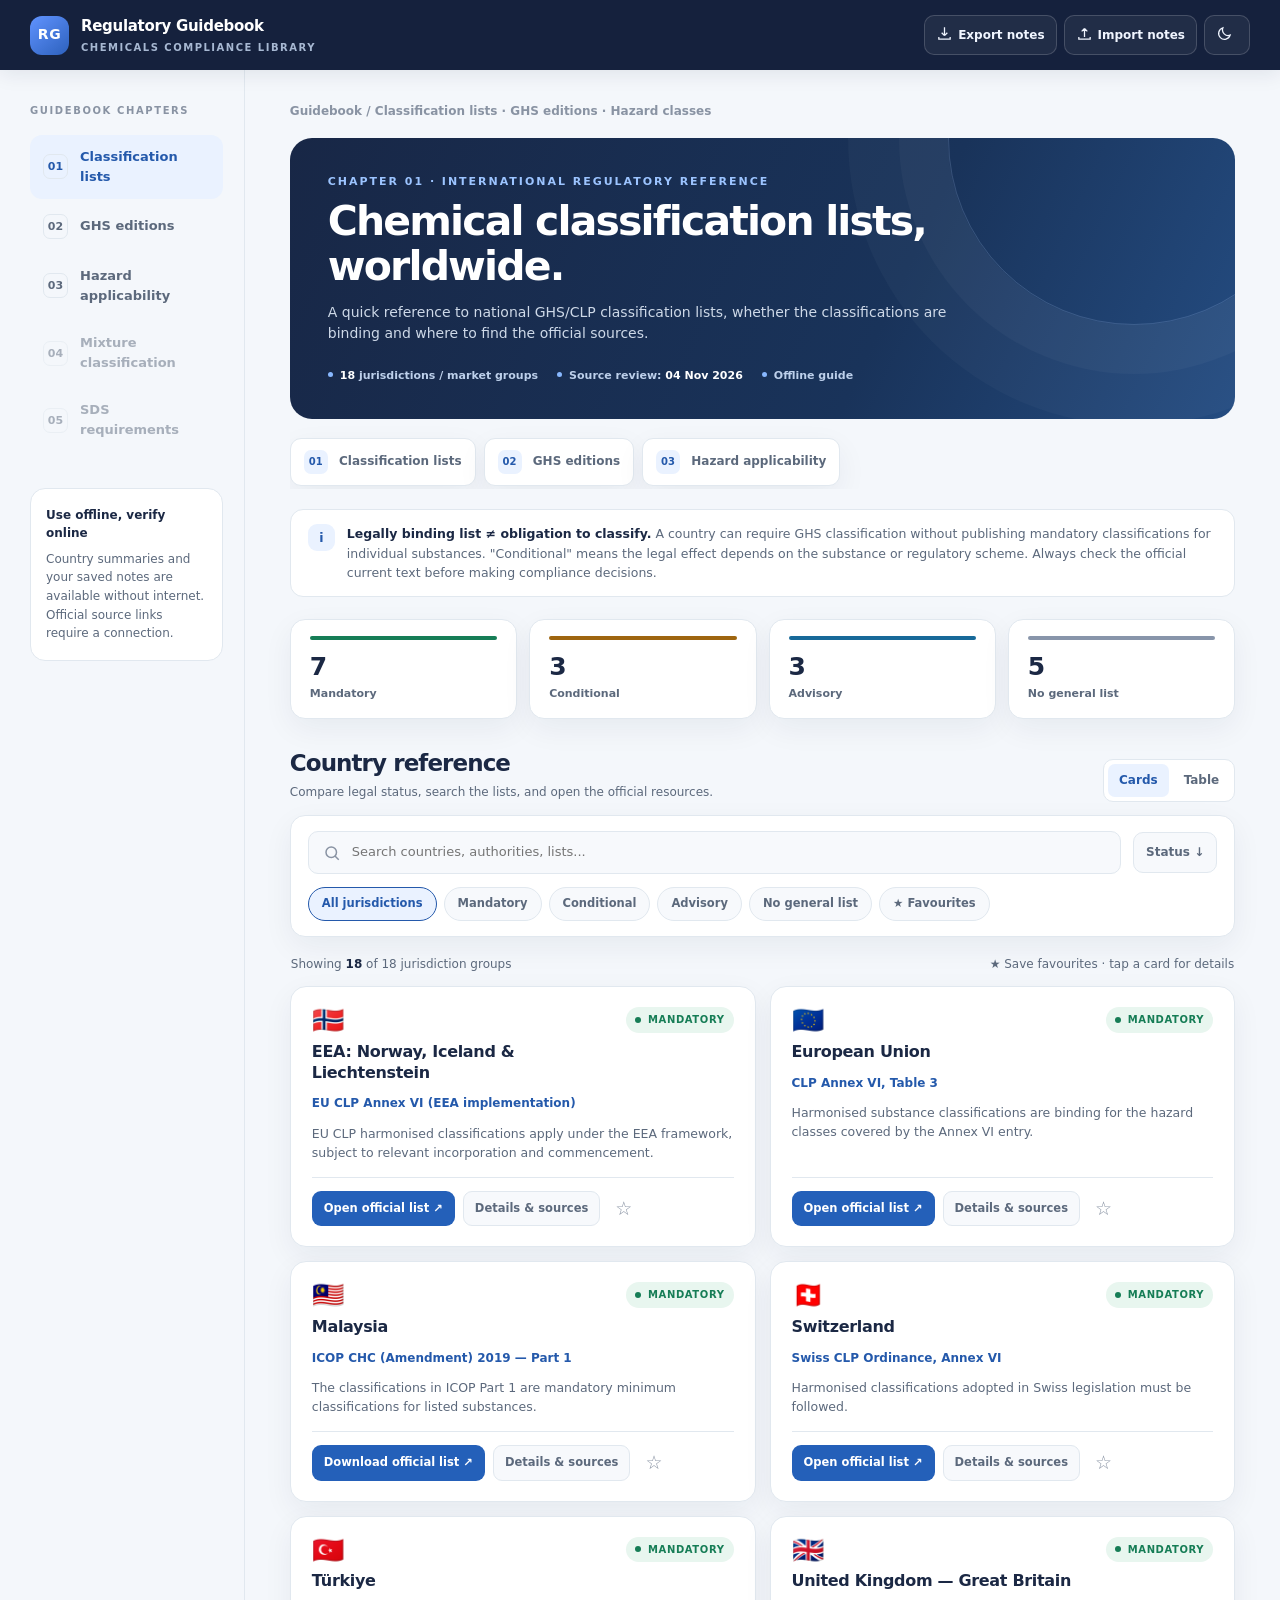
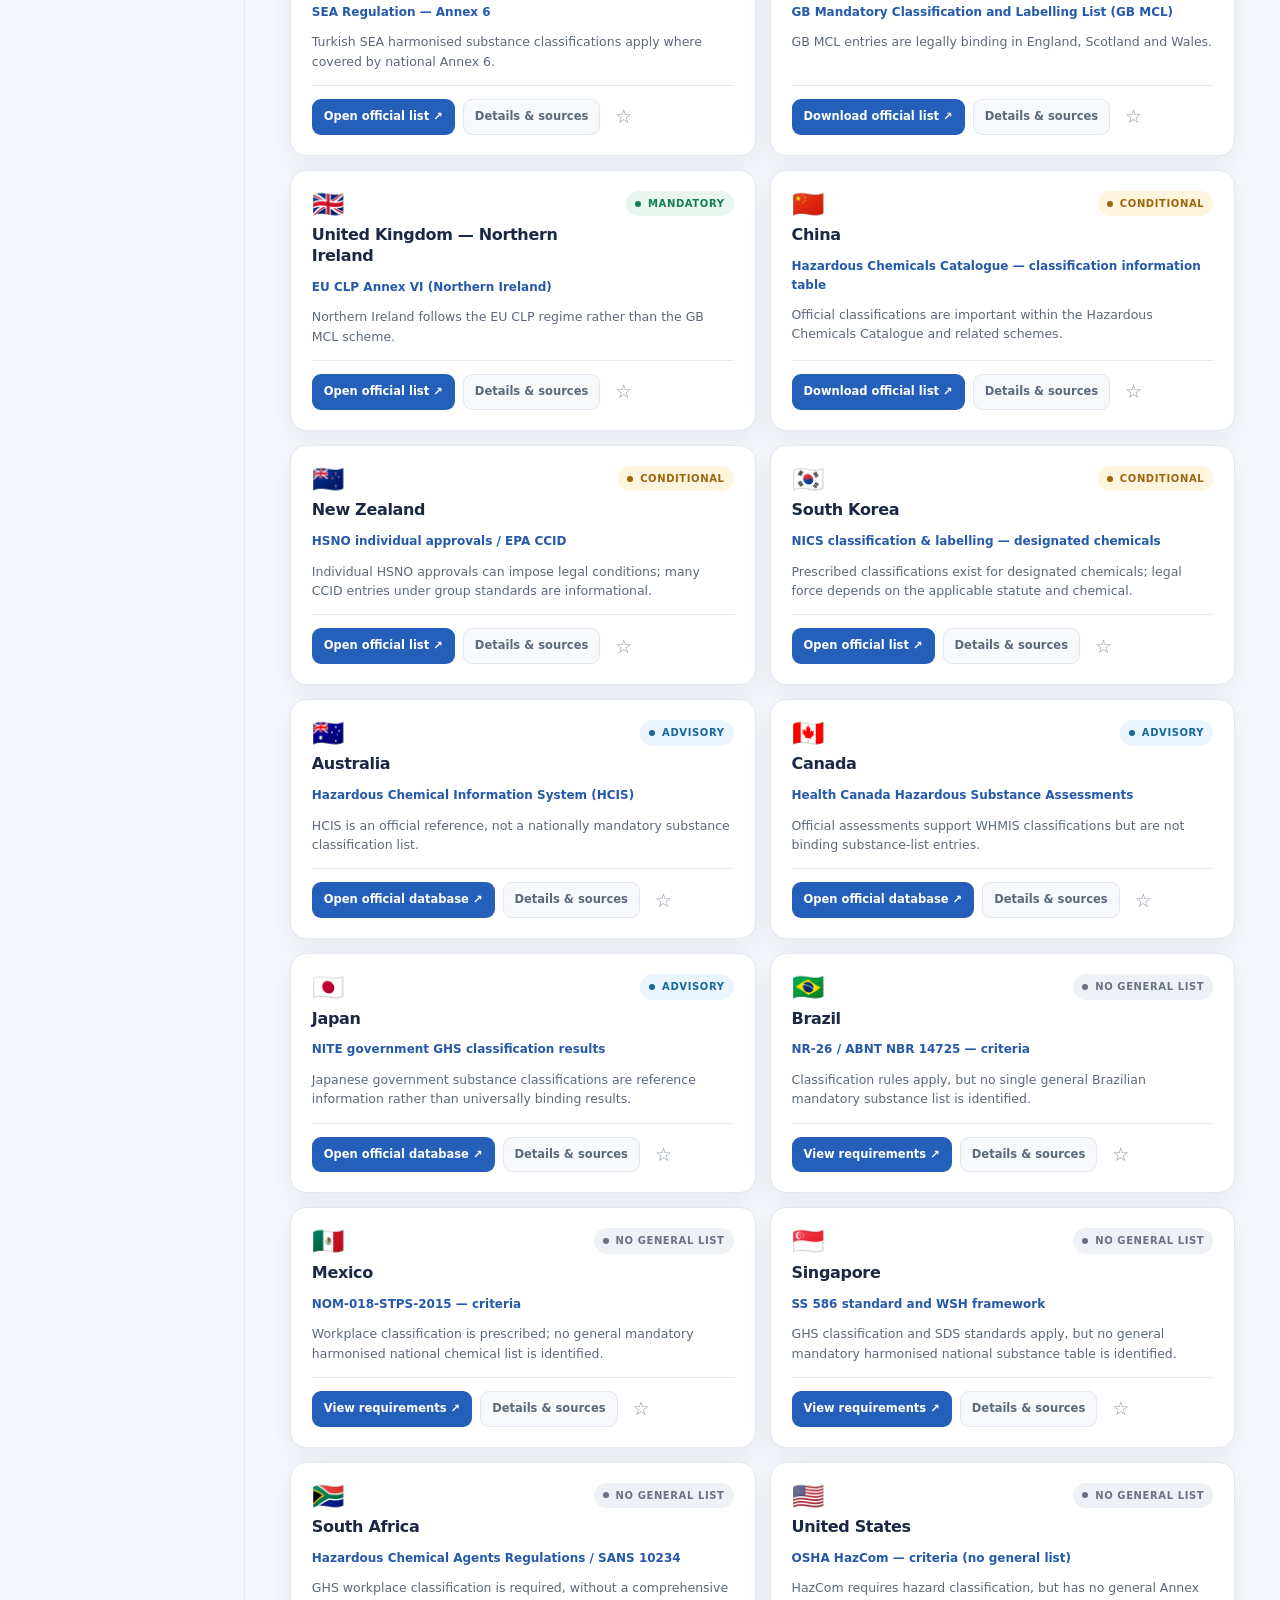
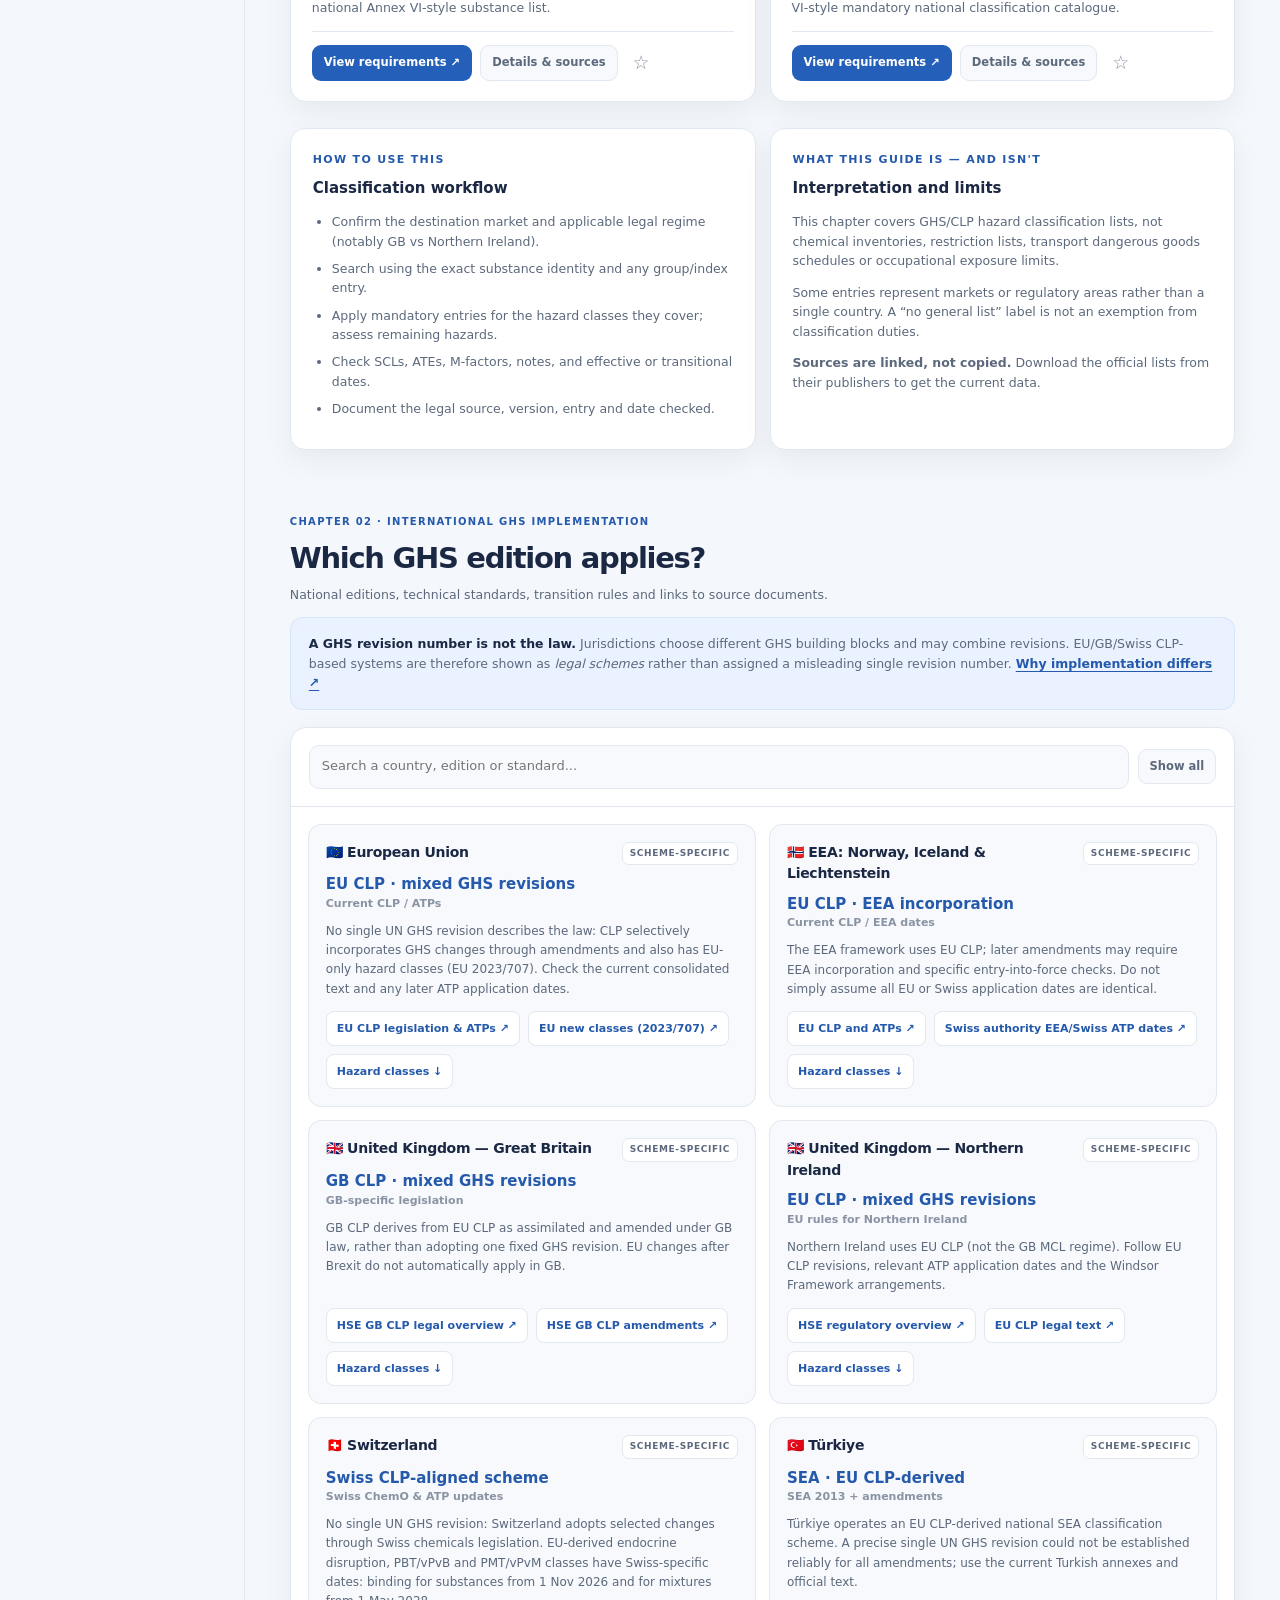
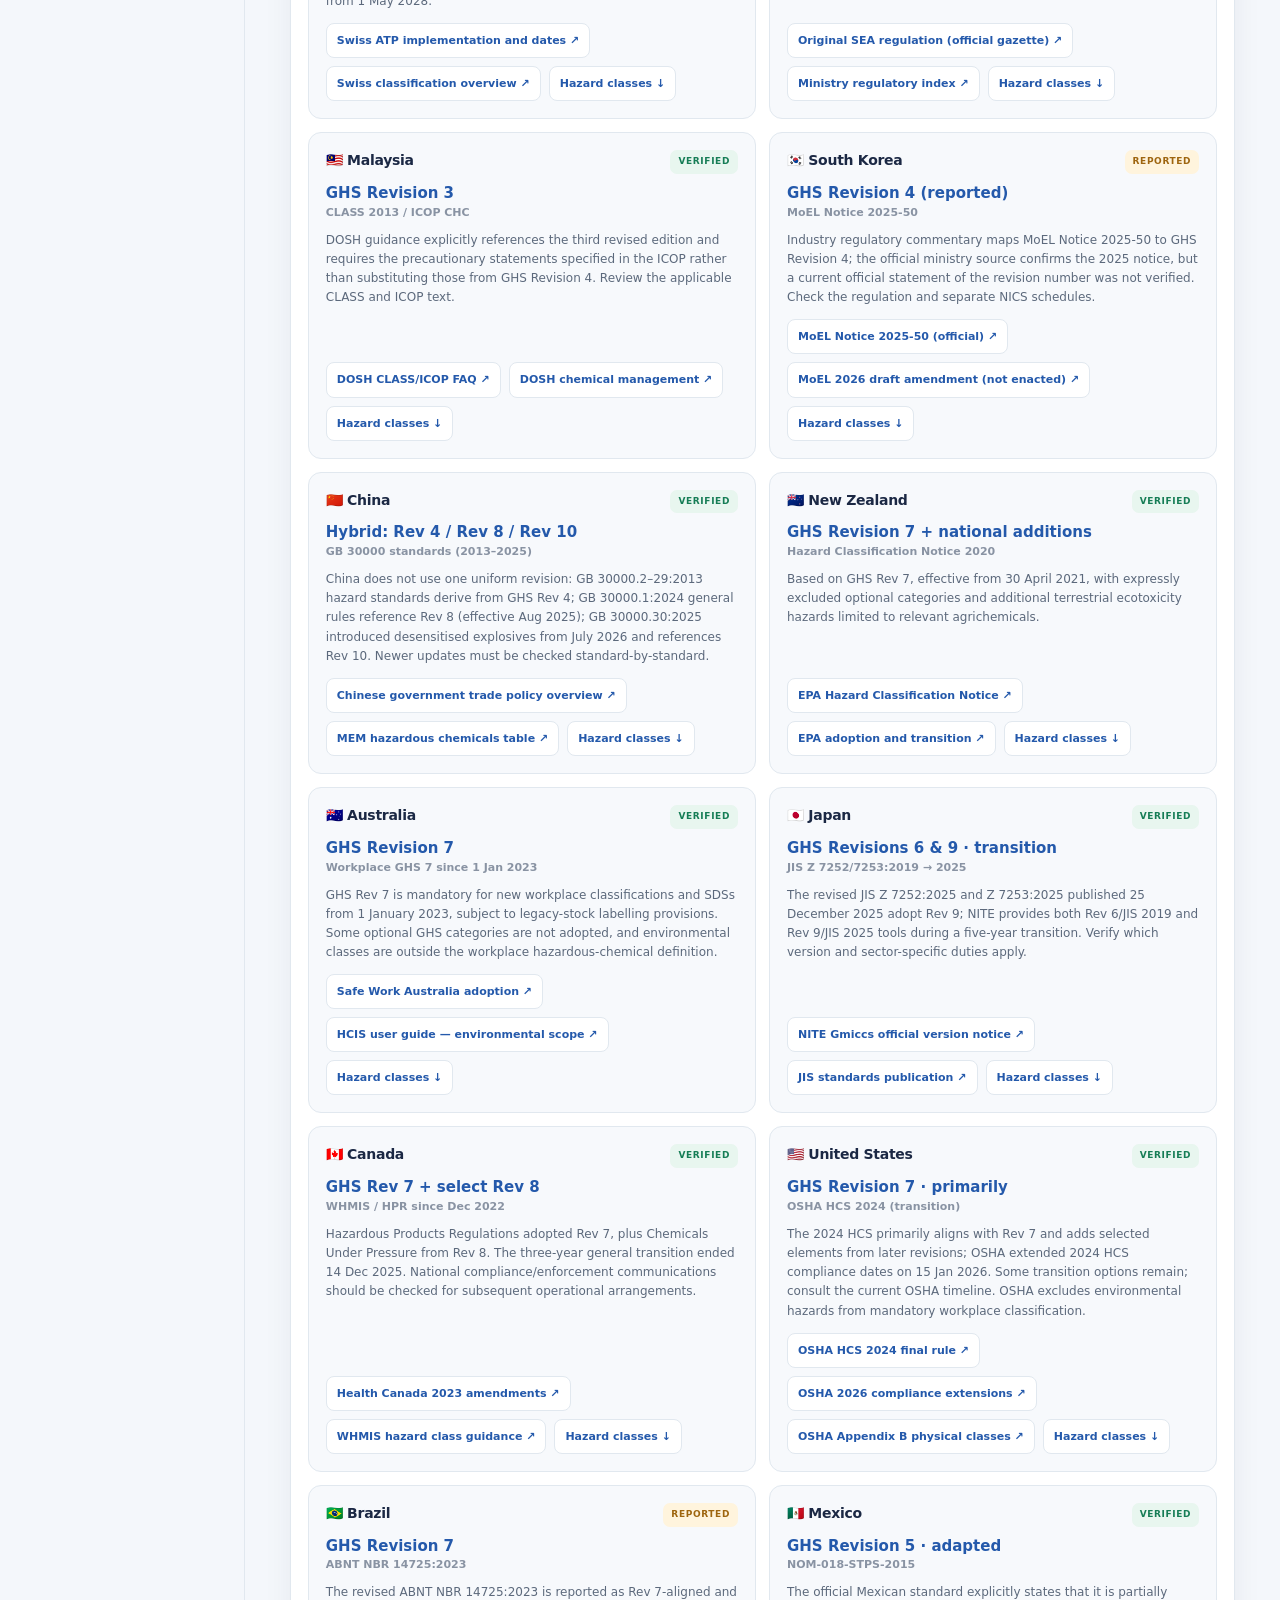
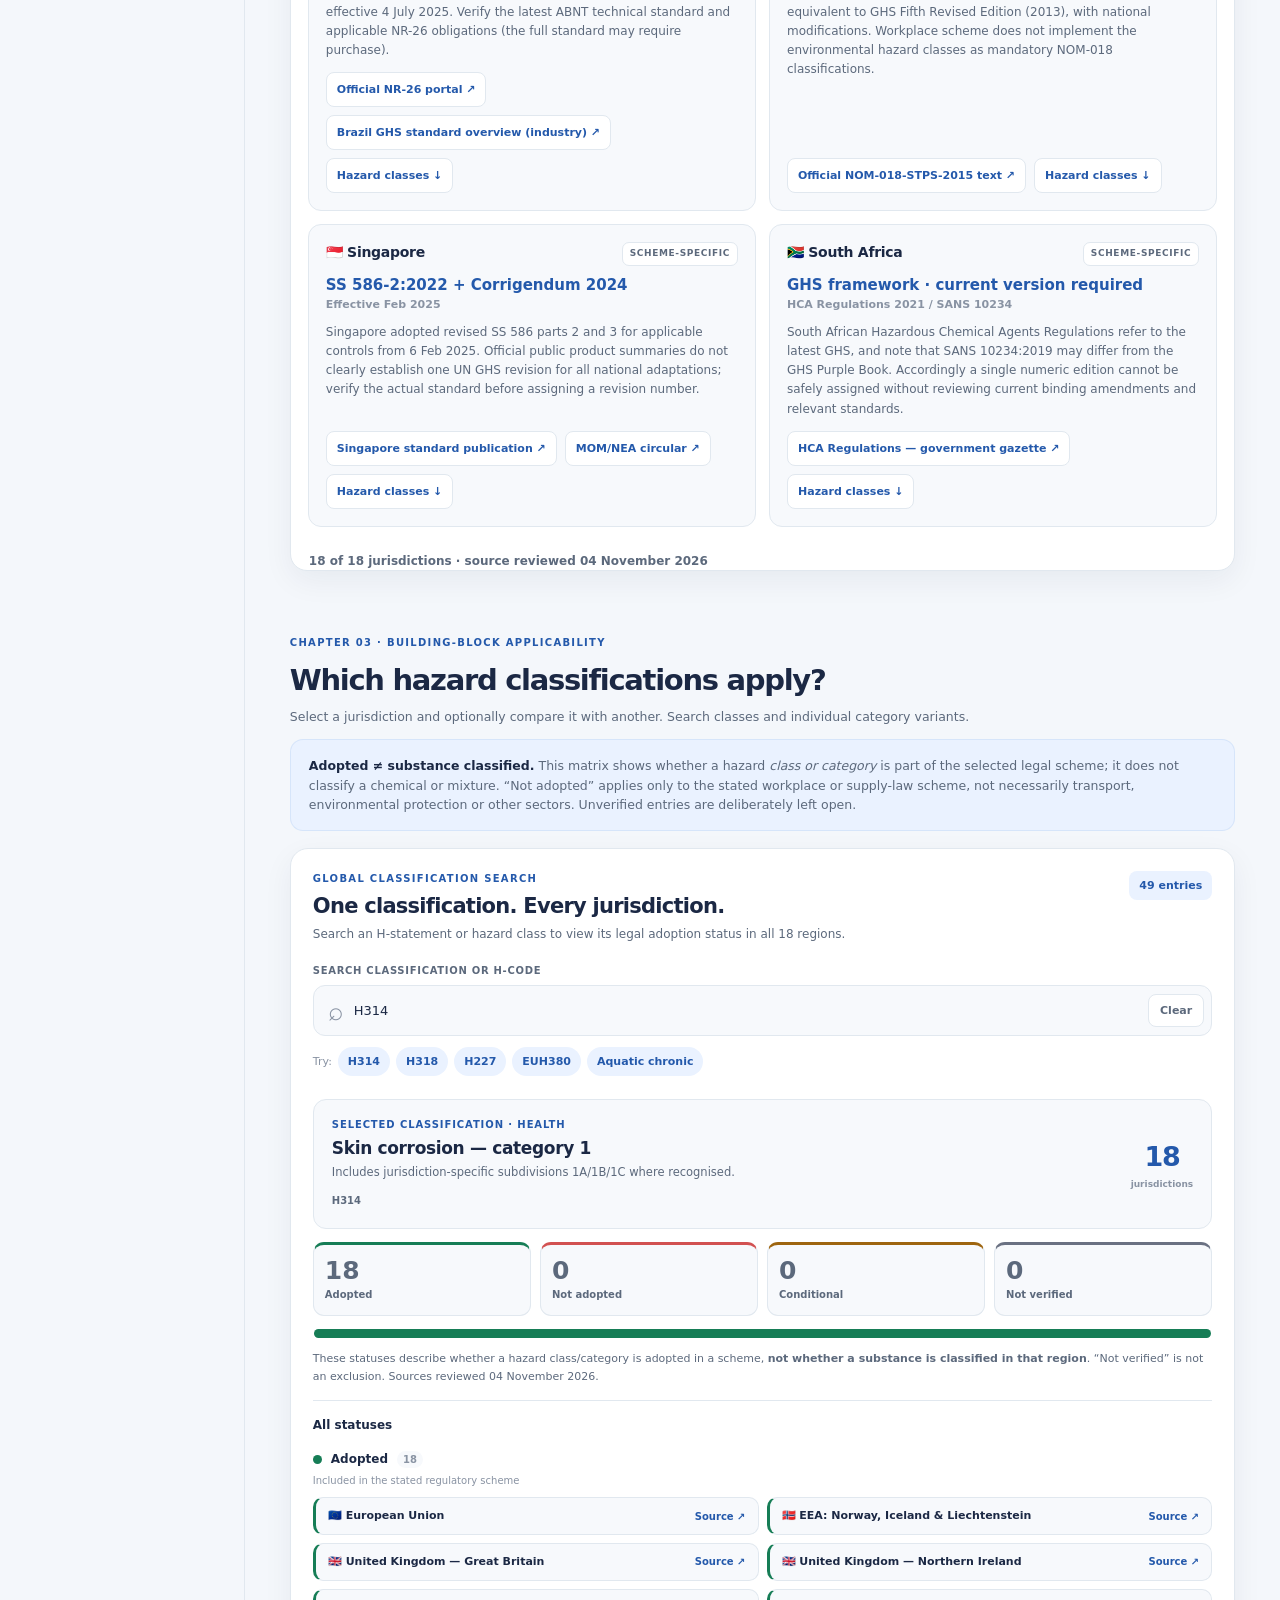
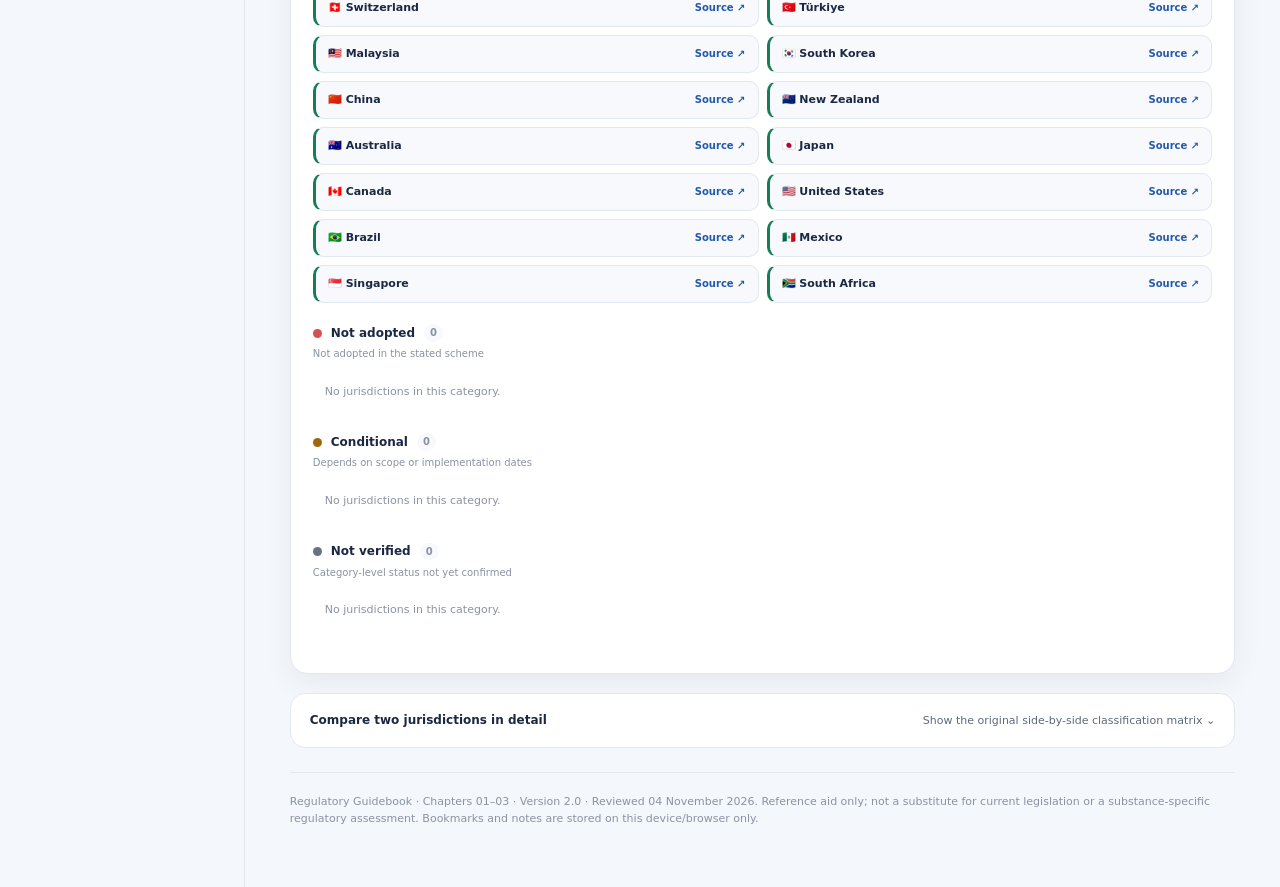
==== commit 951e78b9: "feat: integrate global hazard lookup into the guidebook" ====
--- a/index.html
+++ b/index.html
@@ -84,6 +84,7 @@
 @media print{.chapter-tabs,.mobile-nav,.edition-tools,.hazard-tools{display:none!important}.edition-list,.haz-grid{display:grid;grid-template-columns:repeat(2,1fr)}.edition-entry,.haz-card{break-inside:avoid}.chapter-block{break-before:page;break-after:auto;margin-top:25px}}
 
 </style>
+<link rel="stylesheet" href="./global-lookup.css"/>
 </head>
 <body><header class="top"><div class="top-inner"><div class="brand"><div class="mark">RG</div><div><span class="brand-title">Regulatory Guidebook</span><span class="brand-sub">Chemicals compliance library</span></div></div><div class="top-actions"><button class="top-button" id="exportBtn" title="Export saved notes and favourites" aria-label="Export saved notes and favourites"><svg viewBox="0 0 24 24" fill="none" stroke="currentColor" stroke-width="1.8"><path d="M12 3v12m0 0-4-4m4 4 4-4M4 17v3h16v-3"/></svg><span class="toptxt">Export notes</span></button><button class="top-button" id="importBtn" title="Import saved notes" aria-label="Import saved notes"><svg viewBox="0 0 24 24" fill="none" stroke="currentColor" stroke-width="1.8"><path d="M12 17V5m0 0-4 4m4-4 4 4M4 17v3h16v-3"/></svg><span class="toptxt">Import notes</span></button><input type="file" id="importFile" accept="application/json,.json" hidden/><button class="top-button" id="themeBtn" title="Toggle dark mode" aria-label="Toggle dark mode"><svg viewBox="0 0 24 24" fill="none" stroke="currentColor" stroke-width="1.8"><path d="M20 14.3A8 8 0 0 1 9.7 4 8.3 8.3 0 1 0 20 14.3Z"/></svg></button></div></div></header><nav class="mobile-nav" aria-label="Quick chapter navigation"><a href="#countries">01 Lists</a><a href="#editions">02 GHS editions</a><a href="#hazards">03 Hazard classes</a></nav>
 <div class="shell"><aside class="sidebar"><div class="eyebrow">Guidebook chapters</div><a href="#overview" class="navlink active"><b>01</b> Classification lists</a><a href="#editions" class="navlink"><b>02</b> GHS editions</a><a href="#hazards" class="navlink"><b>03</b> Hazard applicability</a><div class="navlink disabled"><b>04</b> Mixture classification</div><div class="navlink disabled"><b>05</b> SDS requirements</div><div class="nav-note"><strong>Use offline, verify online</strong>Country summaries and your saved notes are available without internet. Official source links require a connection.</div></aside><main class="content" id="overview"><div class="breadcrumbs">Guidebook / Classification lists · GHS editions · Hazard classes</div><section class="hero"><span class="over">Chapter 01 · International regulatory reference</span><h1>Chemical classification lists, worldwide.</h1><p>A quick reference to national GHS/CLP classification lists, whether the classifications are binding and where to find the official sources.</p><div class="meta"><span><i class="dot"></i><strong id="countryCount">18</strong> jurisdictions / market groups</span><span><i class="dot"></i>Source review: <strong>04 Nov 2026</strong></span><span><i class="dot"></i>Offline guide</span></div></section><nav class="chapter-tabs" aria-label="Guidebook chapters"><a class="chapter-tab" href="#countries"><span>01</span> Classification lists</a><a class="chapter-tab" href="#editions"><span>02</span> GHS editions</a><a class="chapter-tab" href="#hazards"><span>03</span> Hazard applicability</a></nav><div class="notice"><span class="icon">i</span><div><strong>Legally binding list ≠ obligation to classify.</strong> A country can require GHS classification without publishing mandatory classifications for individual substances. "Conditional" means the legal effect depends on the substance or regulatory scheme. Always check the official current text before making compliance decisions.</div></div><section class="stats" id="stats"></section><section id="countries"><div class="section-heading"><div><h2>Country reference</h2><p>Compare legal status, search the lists, and open the official resources.</p></div><div class="view-controls" role="group" aria-label="Display style"><button id="cardView" class="selected" aria-pressed="true">Cards</button><button id="tableView" aria-pressed="false">Table</button></div></div><div class="tools"><div class="searchrow"><label class="searchbox"><svg viewBox="0 0 24 24" fill="none" stroke="currentColor" stroke-width="2"><circle cx="11" cy="11" r="7"/><path d="m16 16 5 5"/></svg><input id="search" type="search" placeholder="Search countries, authorities, lists..." aria-label="Search countries and classification lists" autocomplete="off"/></label><button class="sort" id="sortBtn" title="Toggle sorting">Status ↓</button></div><div class="filterrow" id="filters" role="group" aria-label="Legal status filters"></div></div><p class="results-line"><span id="resultCount"></span><span>★ Save favourites · tap a card for details</span></p><div id="results" class="grid" aria-live="polite"></div></section><section class="section-extra"><div class="info-panel"><div class="kicker">How to use this</div><h3>Classification workflow</h3><ul><li>Confirm the destination market and applicable legal regime (notably GB vs Northern Ireland).</li><li>Search using the exact substance identity and any group/index entry.</li><li>Apply mandatory entries for the hazard classes they cover; assess remaining hazards.</li><li>Check SCLs, ATEs, M-factors, notes, and effective or transitional dates.</li><li>Document the legal source, version, entry and date checked.</li></ul></div><div class="info-panel"><div class="kicker">What this guide is — and isn't</div><h3>Interpretation and limits</h3><p>This chapter covers GHS/CLP hazard classification lists, not chemical inventories, restriction lists, transport dangerous goods schedules or occupational exposure limits.</p><p>Some entries represent markets or regulatory areas rather than a single country. A “no general list” label is not an exemption from classification duties.</p><p><strong>Sources are linked, not copied.</strong> Download the official lists from their publishers to get the current data.</p></div></section>
@@ -195,4 +196,5 @@
 initGHS();
 
 if('serviceWorker' in navigator&&location.protocol.startsWith('http'))navigator.serviceWorker.register('./service-worker.js').catch(()=>{});
-</script></body></html>+</script>
+<script src="./global-lookup.js"></script></body></html>
--- a/global-lookup.css
+++ b/global-lookup.css
@@ -0,0 +1,11 @@
+/* Global hazard-class adoption overview */
+.global-lookup{background:var(--surface);border:1px solid var(--line);border-radius:18px;padding:22px;margin-bottom:19px;box-shadow:var(--shadow)}
+.global-title{display:flex;justify-content:space-between;gap:18px;align-items:start}.global-title h3{font-size:21px;letter-spacing:-.035em;line-height:1.2;margin:0 0 6px}.global-title p{font-size:12px;color:var(--sub);margin:0 0 19px}.global-tag{white-space:nowrap;padding:6px 10px;border-radius:8px;background:var(--softblue);color:var(--blue);font-size:11px;font-weight:800}
+.global-search-label{display:block;color:var(--sub);text-transform:uppercase;font-weight:800;letter-spacing:.07em;font-size:10px;margin-bottom:7px}.global-search-wrap{position:relative;display:flex;align-items:center;background:var(--surface-alt);border:1.5px solid var(--line);border-radius:12px;min-height:51px}.global-search-wrap:focus-within{border-color:var(--blue);box-shadow:0 0 0 3px #73a7ff22}.global-search-icon{font-size:26px;margin-left:14px;color:var(--muted);line-height:1}.global-search-wrap input{flex:1;min-width:0;width:100%;border:0;outline:none;background:transparent;padding:13px 10px;color:var(--ink);font-size:13px}.global-search-wrap>button{margin-right:7px;border:1px solid var(--line);background:var(--surface);color:var(--sub);padding:7px 11px;border-radius:8px;font-size:11px;font-weight:750}
+.global-suggestions{position:absolute;top:calc(100% + 5px);left:0;right:0;z-index:12;max-height:330px;overflow:auto;border:1px solid var(--line);border-radius:12px;box-shadow:0 17px 40px #10254635;background:var(--surface)}.global-suggestions button{display:flex;width:100%;justify-content:space-between;align-items:center;gap:12px;text-align:left;border:0;border-bottom:1px solid var(--line);background:transparent;color:var(--ink);padding:11px 14px;font-weight:740;font-size:12px}.global-suggestions button:hover,.global-suggestions button[aria-selected=true]{background:var(--softblue)}.global-suggestions small{color:var(--blue);font-size:10px;white-space:nowrap}.global-no-match{padding:14px;color:var(--sub);font-size:12px}.global-examples{display:flex;align-items:center;flex-wrap:wrap;gap:6px;margin-top:11px;font-size:11px;color:var(--muted)}.global-examples button{background:var(--softblue);border:1px solid transparent;color:var(--blue);padding:5px 9px;border-radius:18px;font-size:11px;font-weight:760}.global-examples button:hover{border-color:var(--blue)}
+.global-selected{margin:23px 0 13px;padding:17px 18px;display:flex;align-items:center;justify-content:space-between;gap:15px;background:var(--surface-alt);border:1px solid var(--line);border-radius:13px}.global-eyebrow{display:block;font-size:10px;font-weight:790;letter-spacing:.09em;text-transform:uppercase;color:var(--blue);margin-bottom:4px}.global-selected h4{font-size:17px;line-height:1.3;letter-spacing:-.02em;margin:0 0 5px}.global-selected p{color:var(--sub);font-size:11.5px;margin:0 0 6px}.global-code{font-size:10px;font-weight:750;color:var(--sub)}.global-total{font-weight:840;color:var(--blue);font-size:27px;letter-spacing:-.05em;white-space:nowrap;text-align:center}.global-total small{display:block;font-size:9px;color:var(--muted);letter-spacing:0;font-weight:760}
+.global-stats{display:grid;grid-template-columns:repeat(4,minmax(0,1fr));gap:9px}.global-stat{border:1px solid var(--line);border-radius:11px;padding:13px 11px;display:flex;flex-direction:column;align-items:flex-start;gap:4px;text-align:left;background:var(--surface-alt);color:var(--sub)}.global-stat strong{font-size:25px;font-weight:840;line-height:1}.global-stat span{font-size:10px;font-weight:730}.global-stat.a{border-top:3px solid var(--green)}.global-stat.x{border-top:3px solid #d25151}.global-stat.c{border-top:3px solid var(--amber)}.global-stat.unknown{border-top:3px solid var(--gray)}.global-stat.selected{background:var(--softblue);border-color:var(--blue)}.global-stat:hover{border-color:var(--blue)}.global-bar{display:flex;overflow:hidden;height:9px;margin:13px 1px 12px;border-radius:10px;background:var(--gray-bg)}.global-bar span{display:block;height:100%}.global-bar .bar-a{background:var(--green)}.global-bar .bar-x{background:#d25151}.global-bar .bar-c{background:#e5ad4d}.global-bar .bar-q{background:#929cab}.global-caveat{font-size:11px;line-height:1.6;color:var(--sub);margin:0 0 14px}.global-view-controls{border-top:1px solid var(--line);padding-top:15px;display:flex;align-items:center;justify-content:space-between;gap:10px;font-size:12px;margin-bottom:8px}.global-view-controls button{font-size:11px;border:1px solid var(--line);background:var(--softblue);border-radius:8px;color:var(--blue);padding:6px 10px;font-weight:760}
+.global-group{margin:16px 0 21px}.global-group h5{display:flex;align-items:center;gap:9px;margin:0 0 4px;font-size:12px;font-weight:820}.global-group-dot{width:9px;height:9px;border-radius:50%;background:var(--gray)}.global-group.group-a .global-group-dot{background:var(--green)}.global-group.group-x .global-group-dot{background:#d25151}.global-group.group-c .global-group-dot{background:var(--amber)}.global-group-n{font-size:10px;color:var(--muted);background:var(--surface-alt);padding:1px 6px;border-radius:9px}.global-group-desc{color:var(--muted);font-size:10px;margin:0 0 9px}.global-country-grid{display:grid;grid-template-columns:repeat(2,minmax(0,1fr));gap:8px}.global-country{min-width:0;padding:10px 12px;border:1px solid var(--line);background:var(--surface-alt);border-radius:10px;border-left:3px solid var(--gray)}.group-a .global-country{border-left-color:var(--green)}.group-x .global-country{border-left-color:#d25151}.group-c .global-country{border-left-color:var(--amber)}.global-country-top{display:flex;align-items:center;justify-content:space-between;gap:8px}.global-country-name{font-size:11px;font-weight:760;line-height:1.45}.global-country a{white-space:nowrap;font-size:10px;color:var(--blue);font-weight:800}.global-country a:hover{text-decoration:underline}.global-country p{font-size:10px;color:var(--sub);line-height:1.5;margin:6px 0 0}.global-none{padding:12px;color:var(--muted);font-size:11px}.global-placeholder{padding:25px;background:var(--surface-alt);color:var(--sub);border:1px dashed var(--line);border-radius:12px;margin-top:16px;text-align:center;font-size:12px}
+.global-advanced{margin-top:18px;background:var(--surface);border:1px solid var(--line);border-radius:15px;overflow:hidden}.global-advanced>summary{cursor:pointer;display:flex;gap:10px;flex-wrap:wrap;align-items:center;justify-content:space-between;padding:17px 19px;color:var(--ink);font-size:12px;list-style-position:inside}.global-advanced>summary span{color:var(--sub);font-size:11px}.global-advanced[open]>summary{border-bottom:1px solid var(--line)}.global-advanced .section-card{box-shadow:none;border:0;border-radius:0}
+@media(max-width:700px){.global-lookup{padding:14px;border-radius:14px}.global-title h3{font-size:18px}.global-country-grid{grid-template-columns:1fr}.global-tag{display:none}.global-stats{gap:5px}.global-stat{padding:10px 6px}.global-stat strong{font-size:21px}.global-stat span{font-size:9px}.global-country-name{font-size:11px}.global-selected{padding:13px 12px}.global-suggestions button{align-items:start;flex-direction:column;gap:3px}}
+@media print{.global-search-wrap,.global-examples,.global-view-controls{display:none}.global-advanced{display:none}.global-lookup{box-shadow:none}.global-country{break-inside:avoid}}
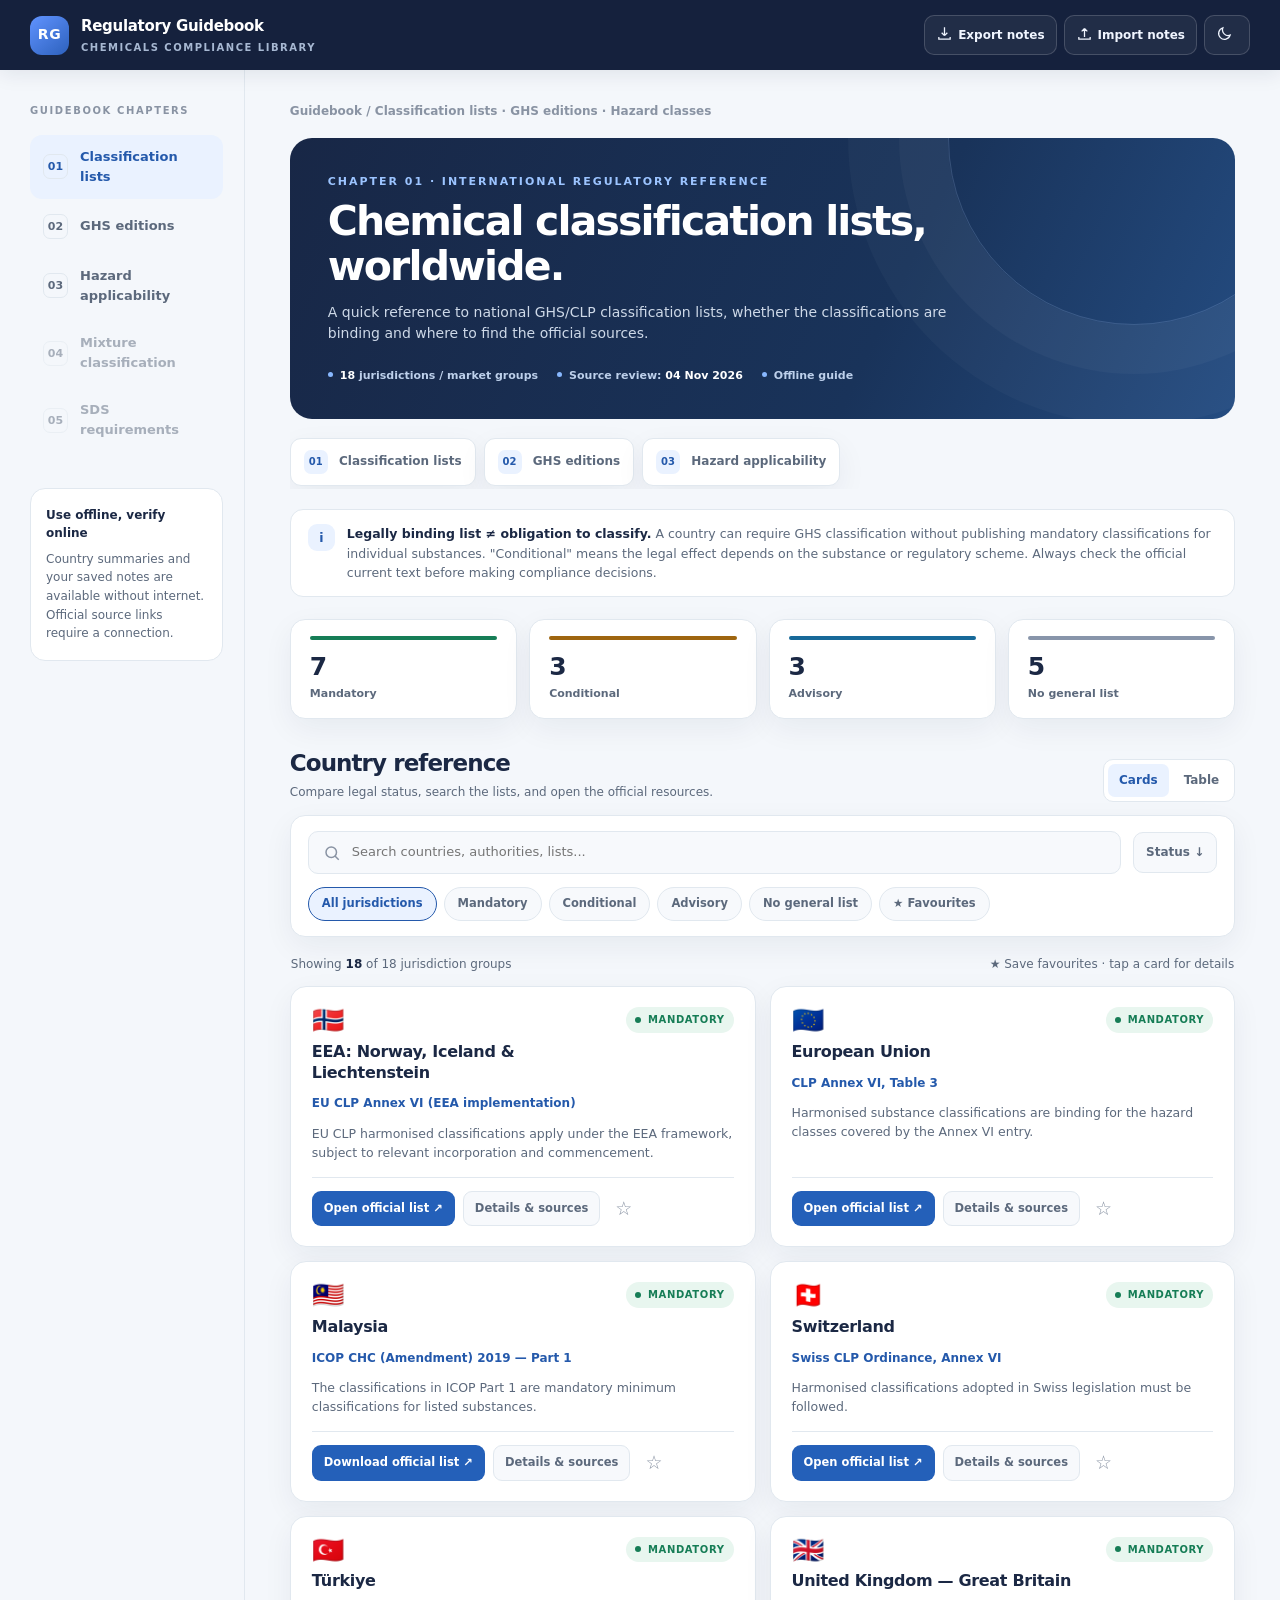
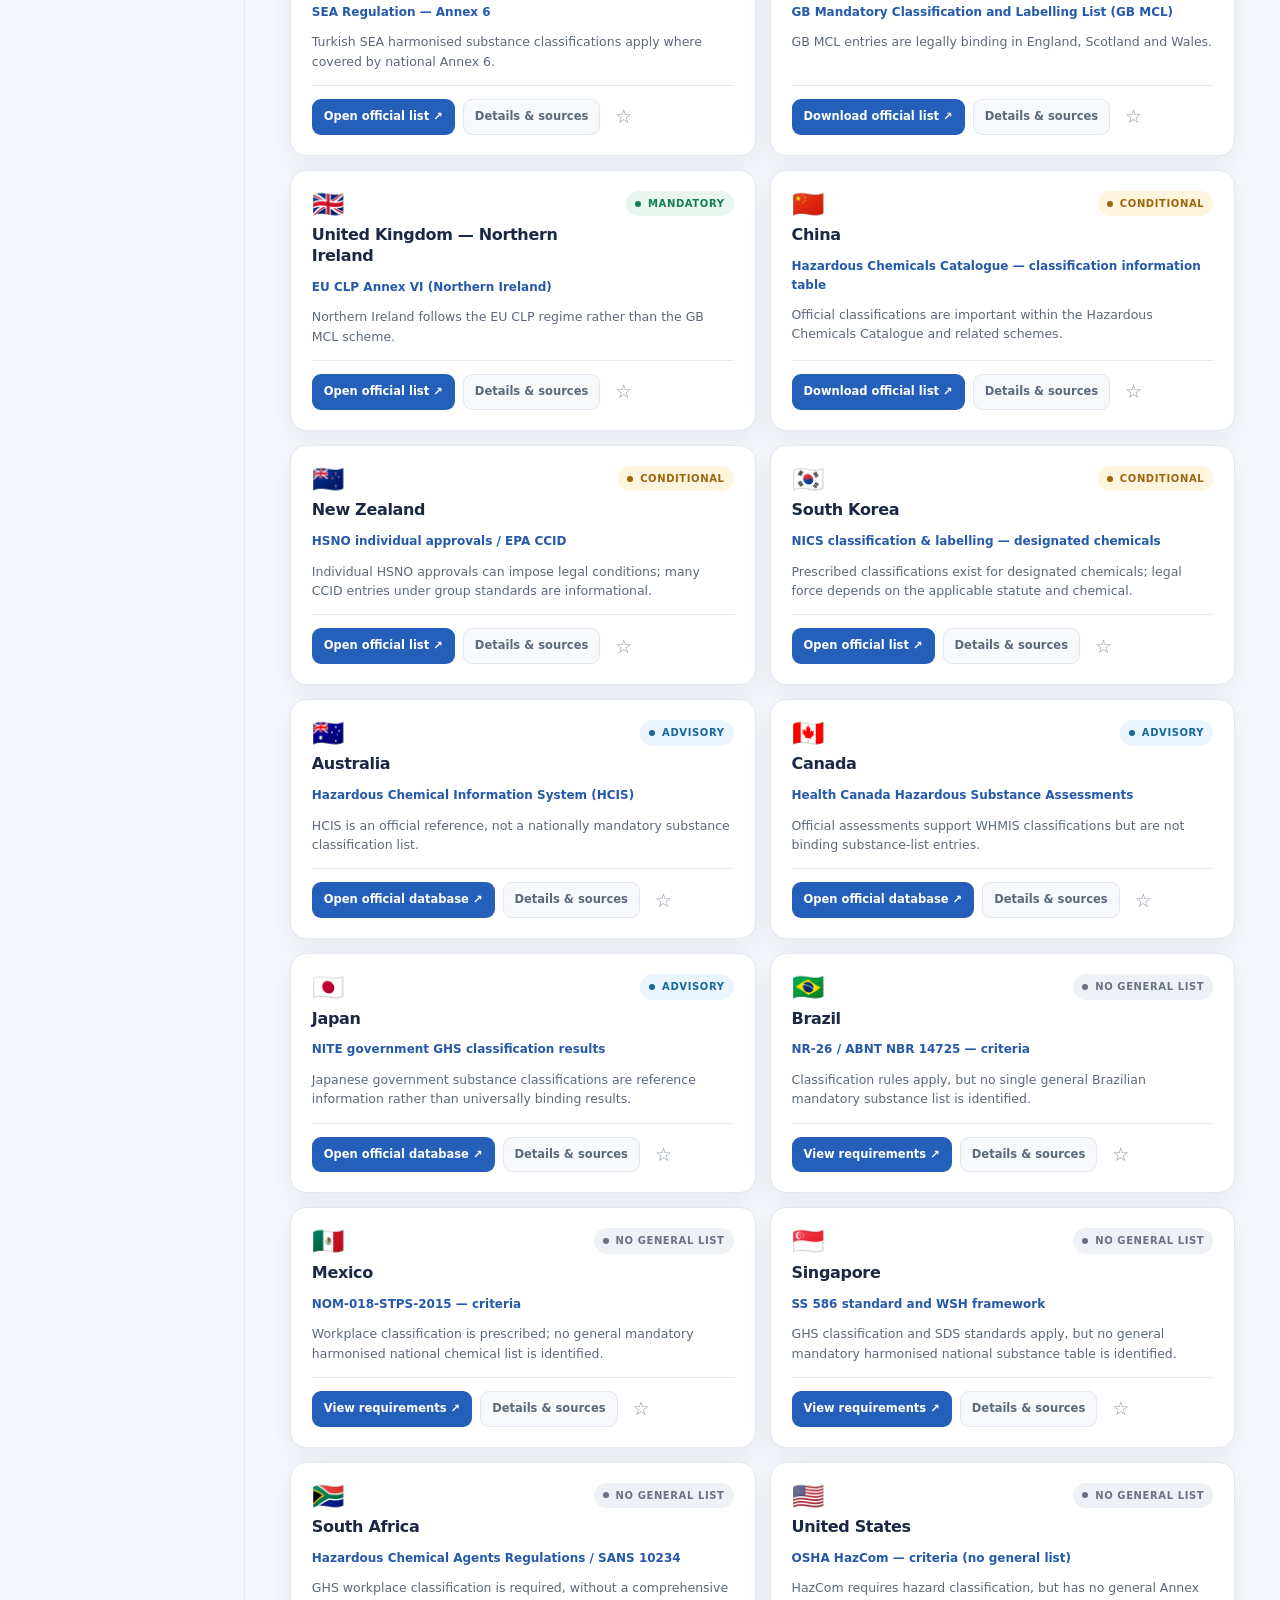
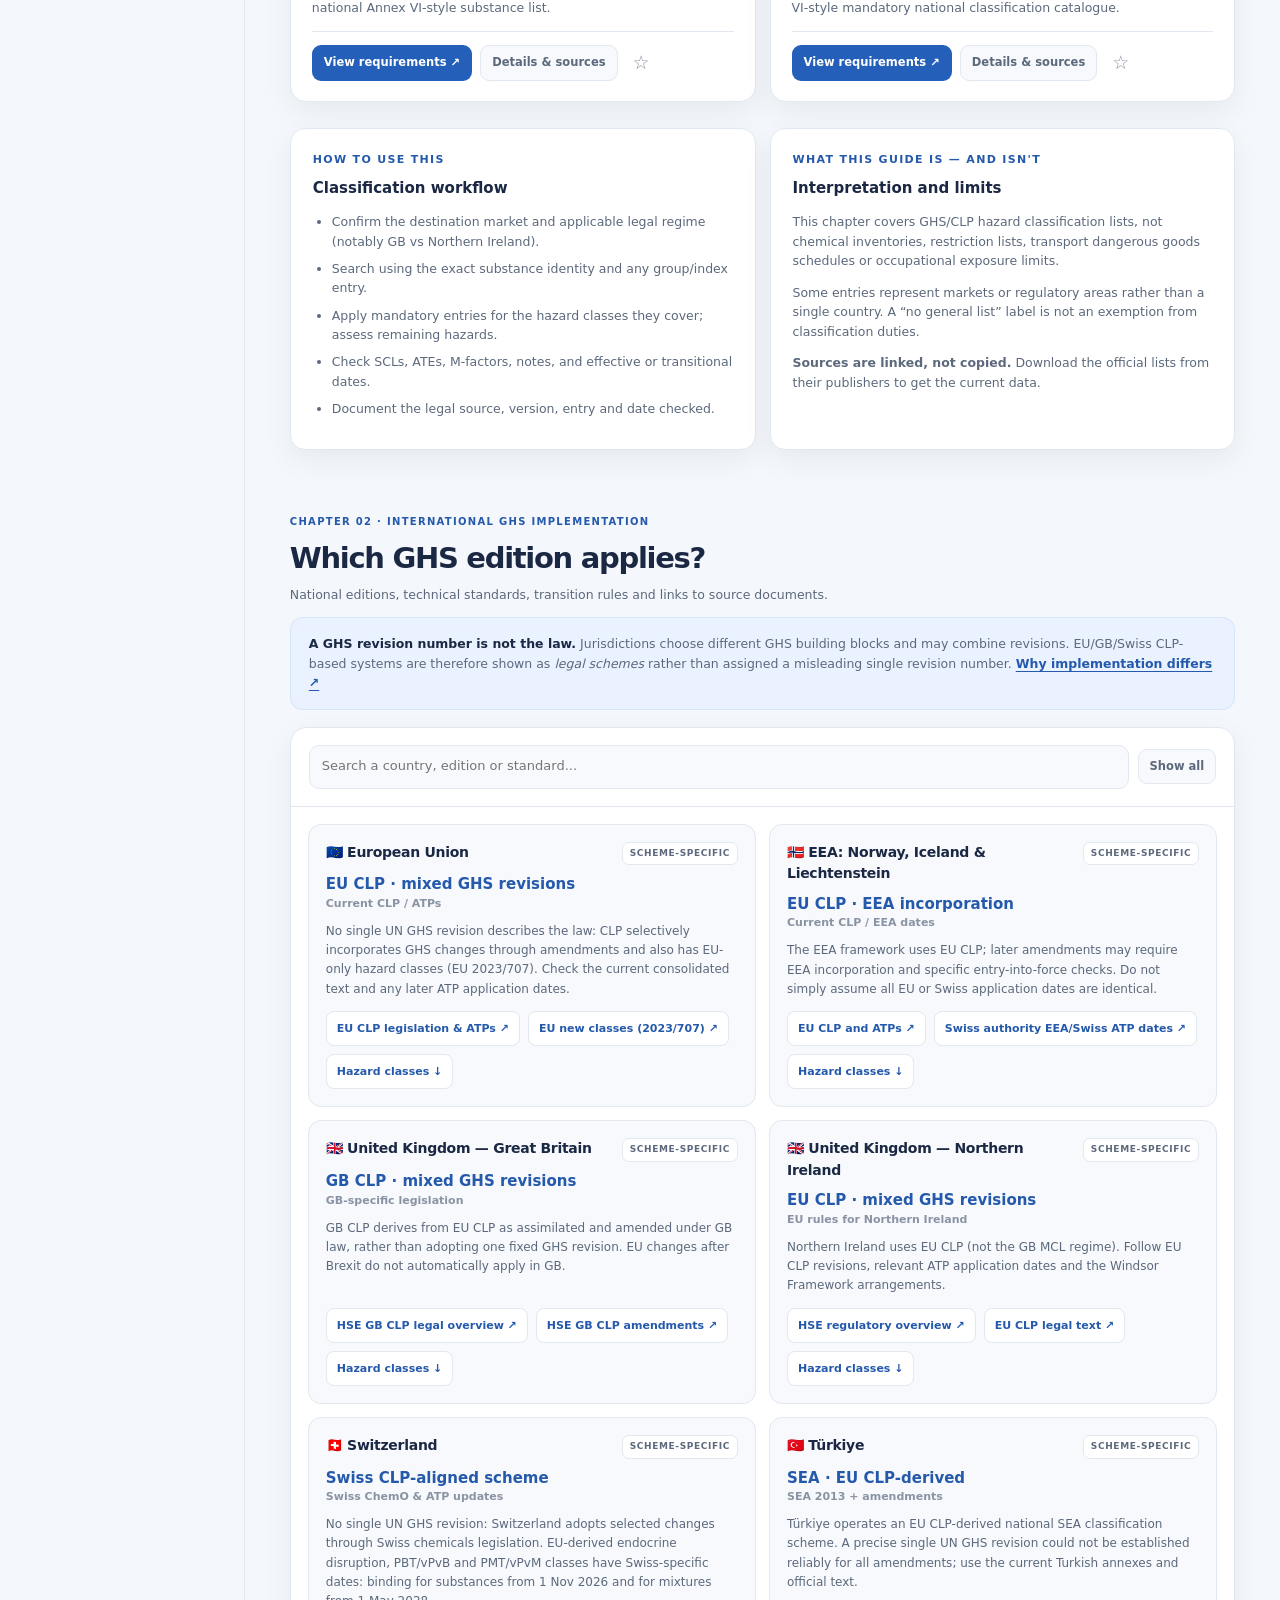
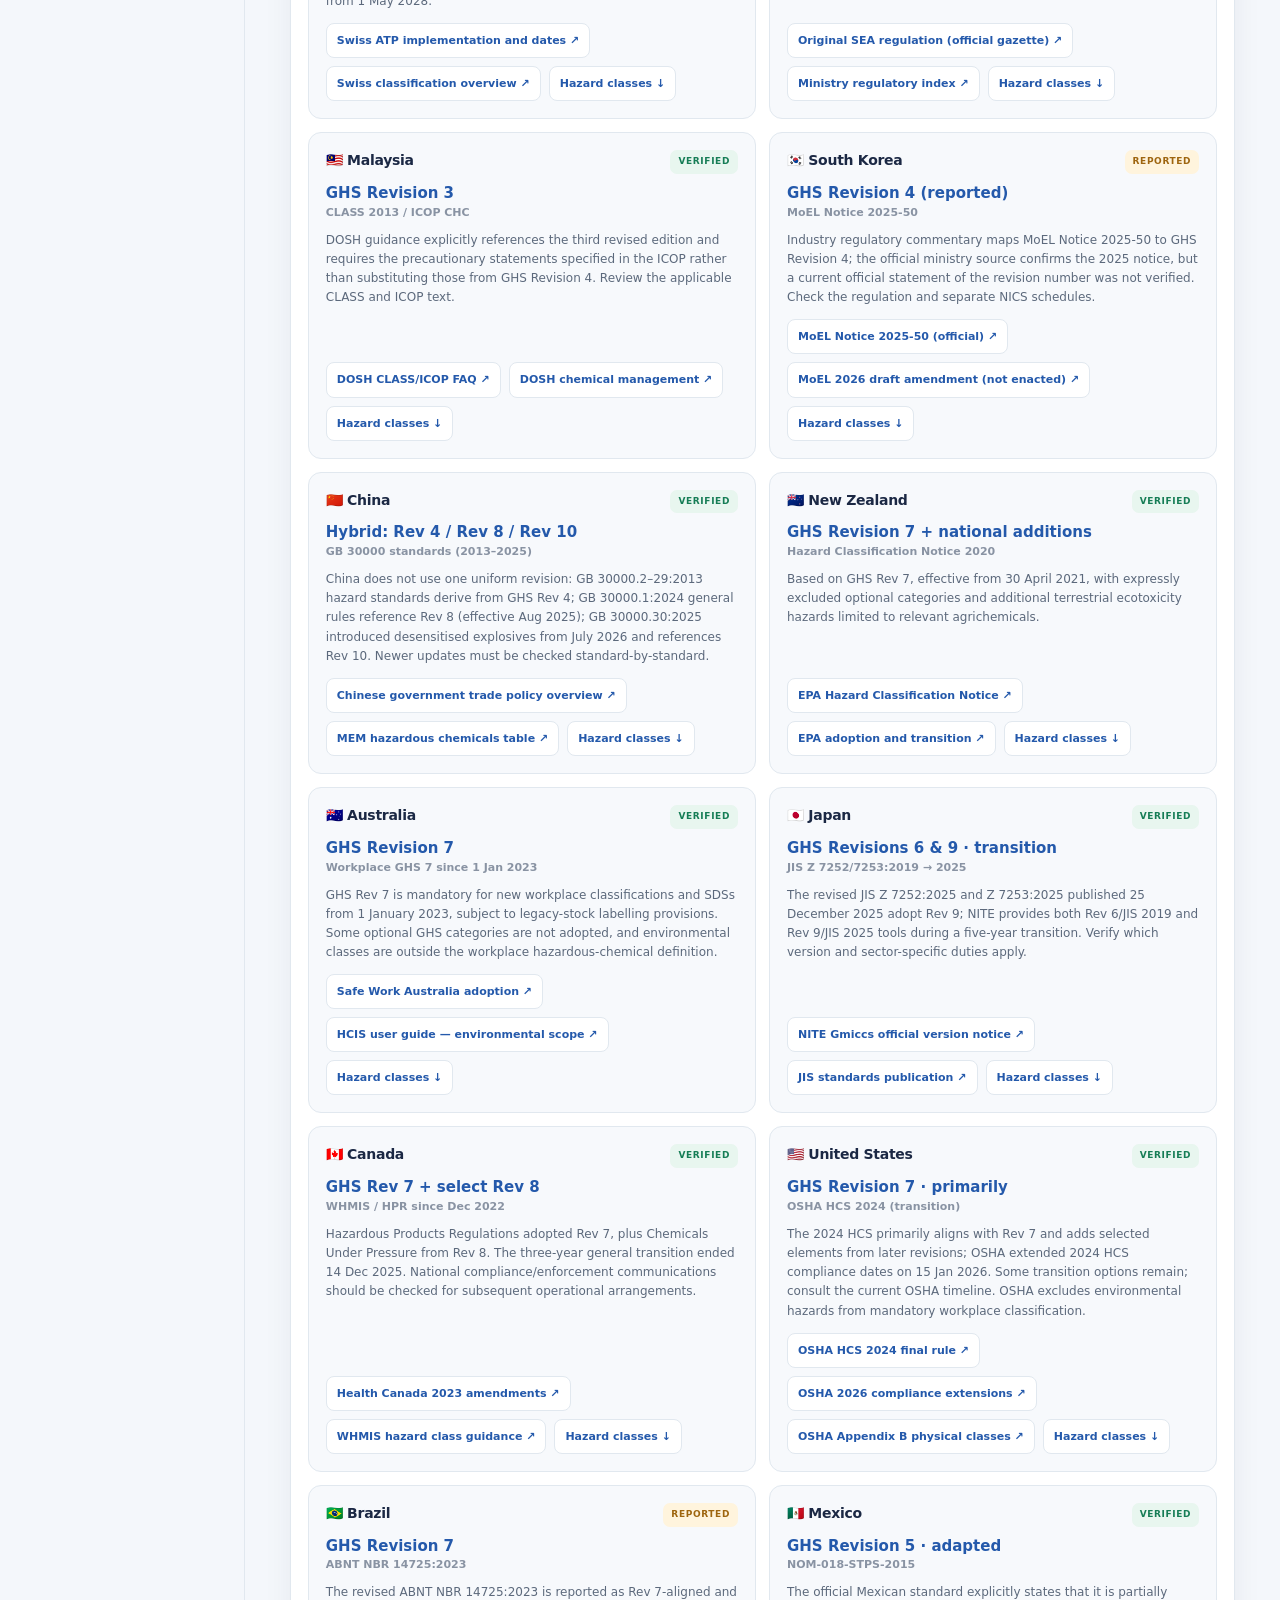
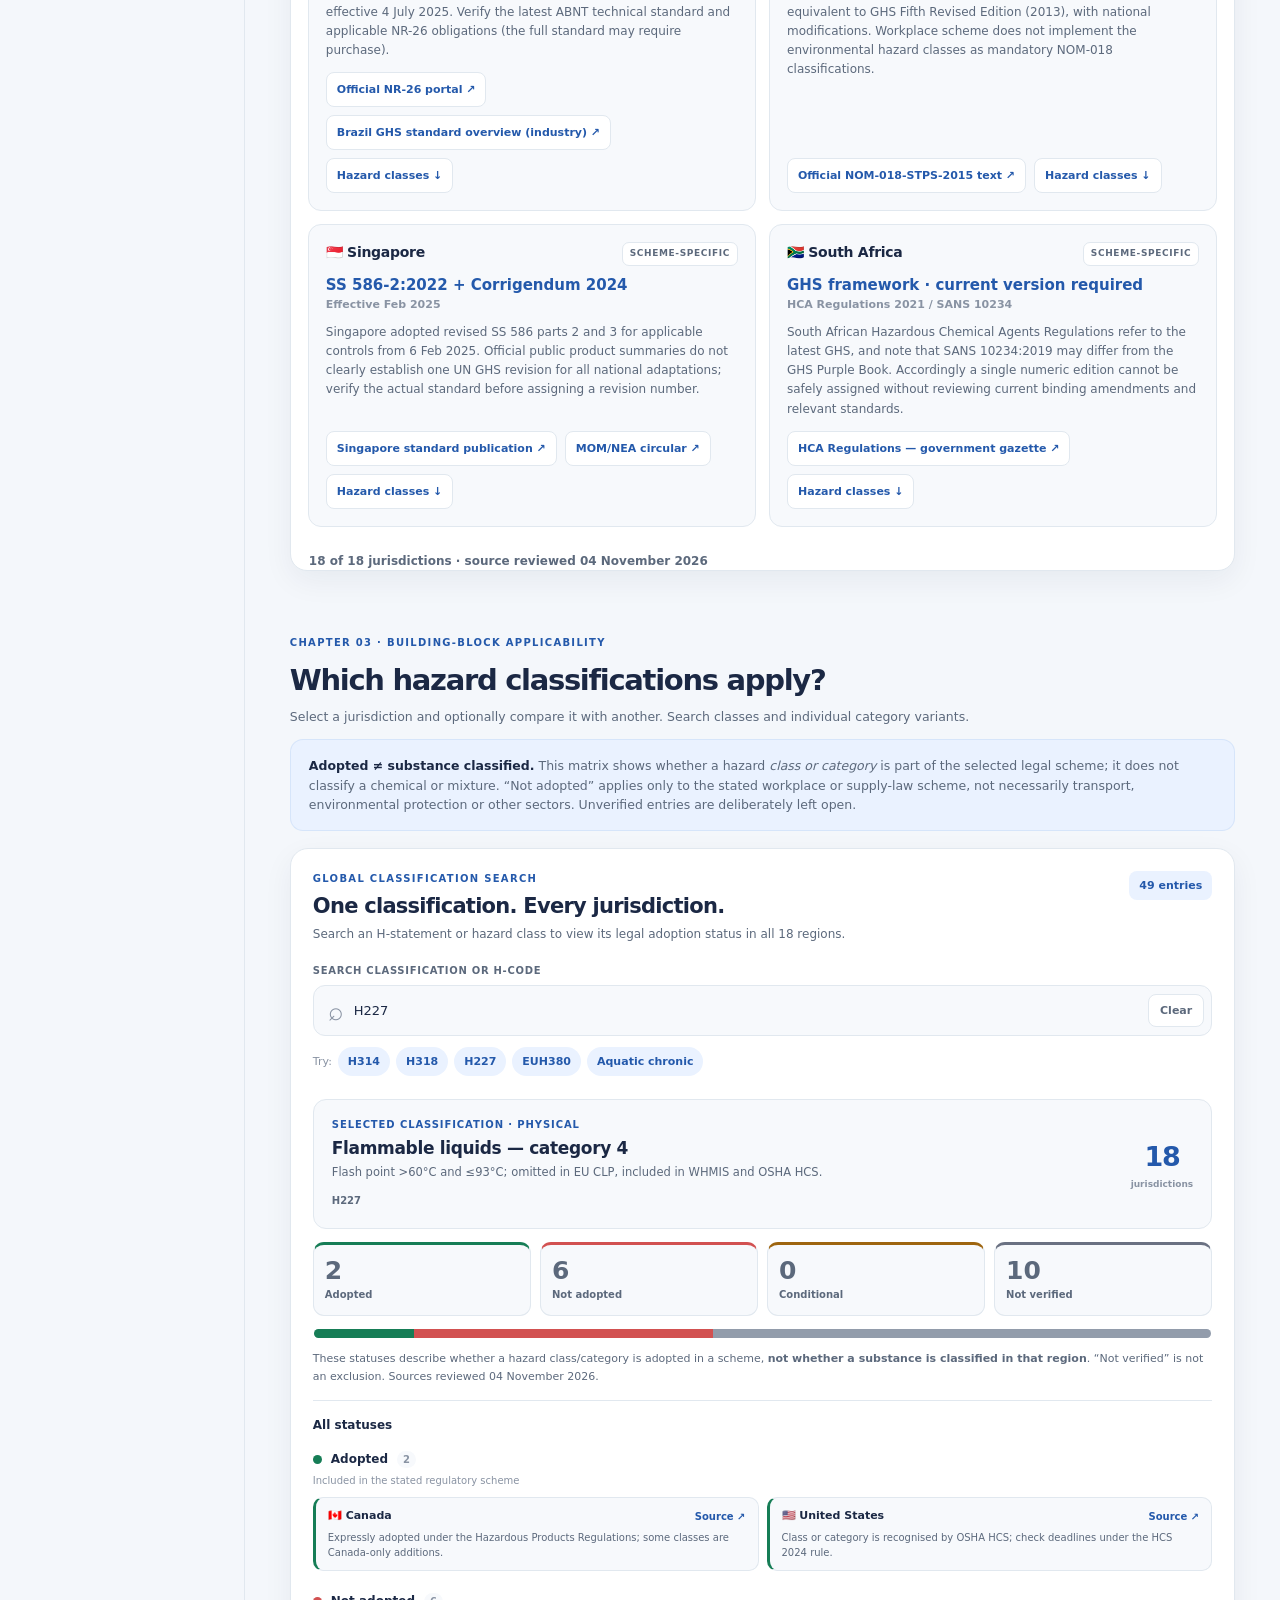
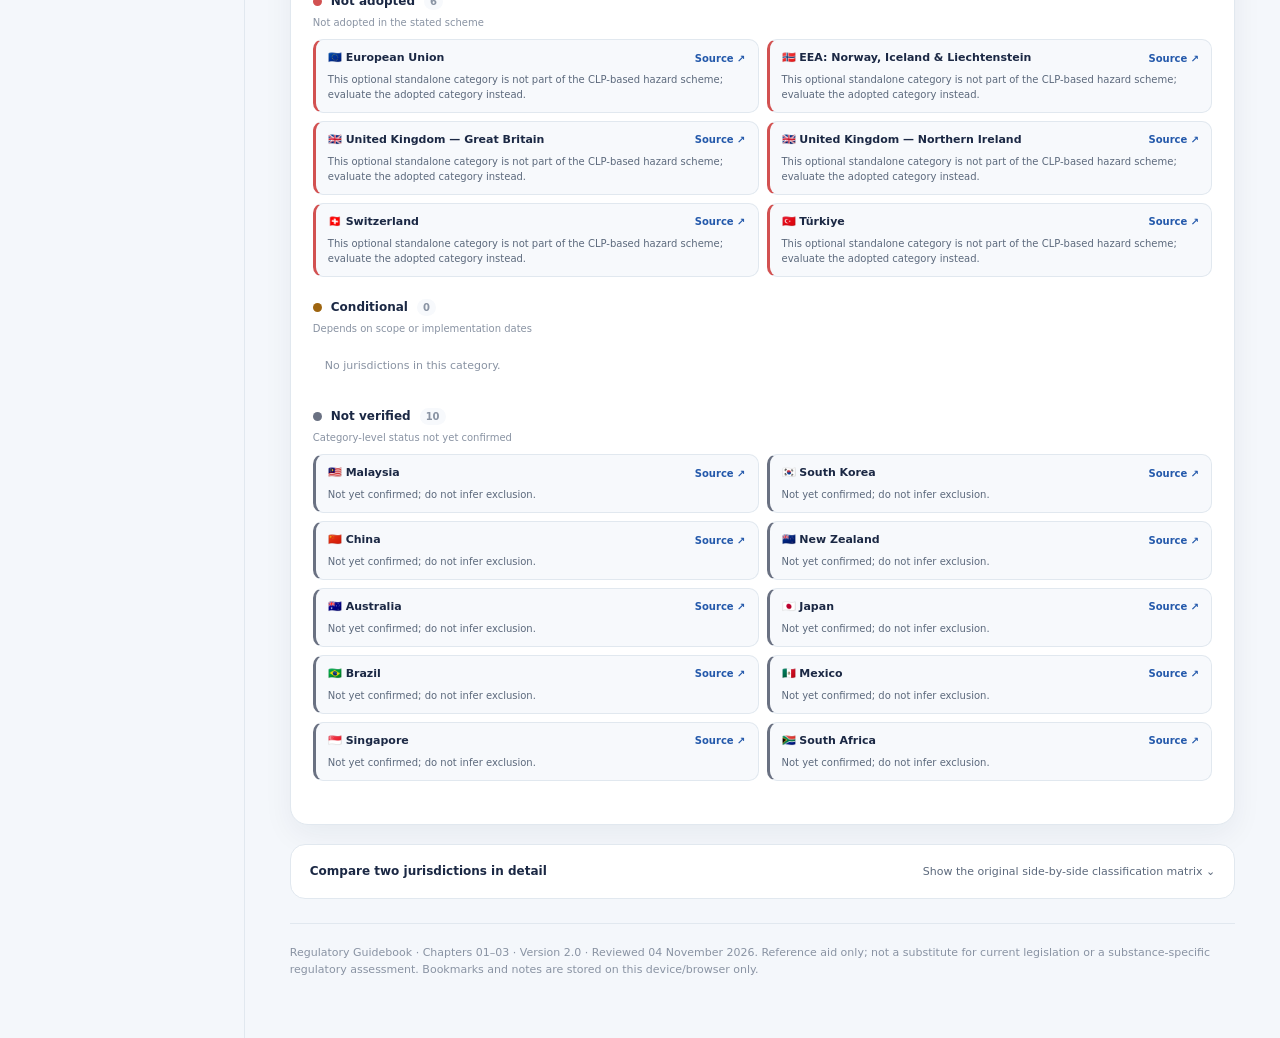
==== commit bd13710a: "fix: link web app manifest for mobile installation" ====
--- a/index.html
+++ b/index.html
@@ -84,6 +84,7 @@
 @media print{.chapter-tabs,.mobile-nav,.edition-tools,.hazard-tools{display:none!important}.edition-list,.haz-grid{display:grid;grid-template-columns:repeat(2,1fr)}.edition-entry,.haz-card{break-inside:avoid}.chapter-block{break-before:page;break-after:auto;margin-top:25px}}
 
 </style>
+<link rel="manifest" href="./manifest.webmanifest"/>
 <link rel="stylesheet" href="./global-lookup.css"/>
 </head>
 <body><header class="top"><div class="top-inner"><div class="brand"><div class="mark">RG</div><div><span class="brand-title">Regulatory Guidebook</span><span class="brand-sub">Chemicals compliance library</span></div></div><div class="top-actions"><button class="top-button" id="exportBtn" title="Export saved notes and favourites" aria-label="Export saved notes and favourites"><svg viewBox="0 0 24 24" fill="none" stroke="currentColor" stroke-width="1.8"><path d="M12 3v12m0 0-4-4m4 4 4-4M4 17v3h16v-3"/></svg><span class="toptxt">Export notes</span></button><button class="top-button" id="importBtn" title="Import saved notes" aria-label="Import saved notes"><svg viewBox="0 0 24 24" fill="none" stroke="currentColor" stroke-width="1.8"><path d="M12 17V5m0 0-4 4m4-4 4 4M4 17v3h16v-3"/></svg><span class="toptxt">Import notes</span></button><input type="file" id="importFile" accept="application/json,.json" hidden/><button class="top-button" id="themeBtn" title="Toggle dark mode" aria-label="Toggle dark mode"><svg viewBox="0 0 24 24" fill="none" stroke="currentColor" stroke-width="1.8"><path d="M20 14.3A8 8 0 0 1 9.7 4 8.3 8.3 0 1 0 20 14.3Z"/></svg></button></div></div></header><nav class="mobile-nav" aria-label="Quick chapter navigation"><a href="#countries">01 Lists</a><a href="#editions">02 GHS editions</a><a href="#hazards">03 Hazard classes</a></nav>
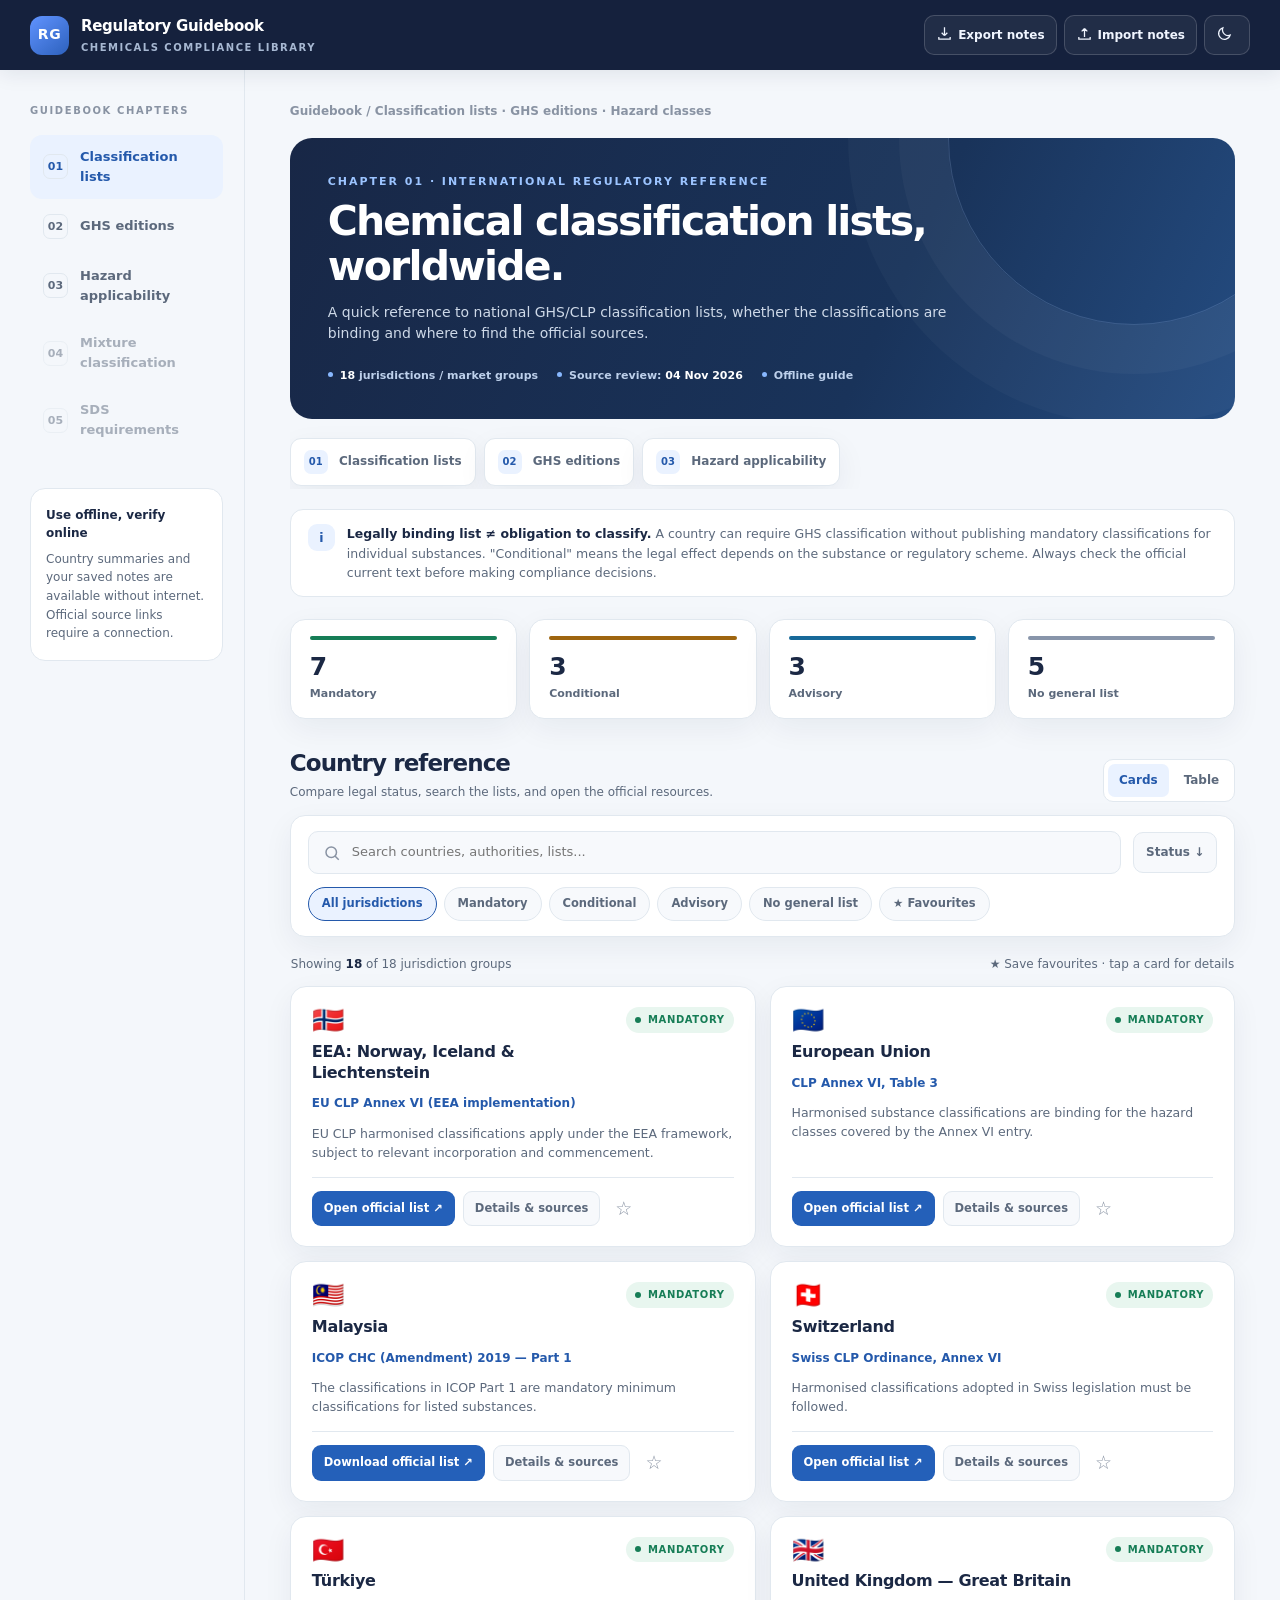
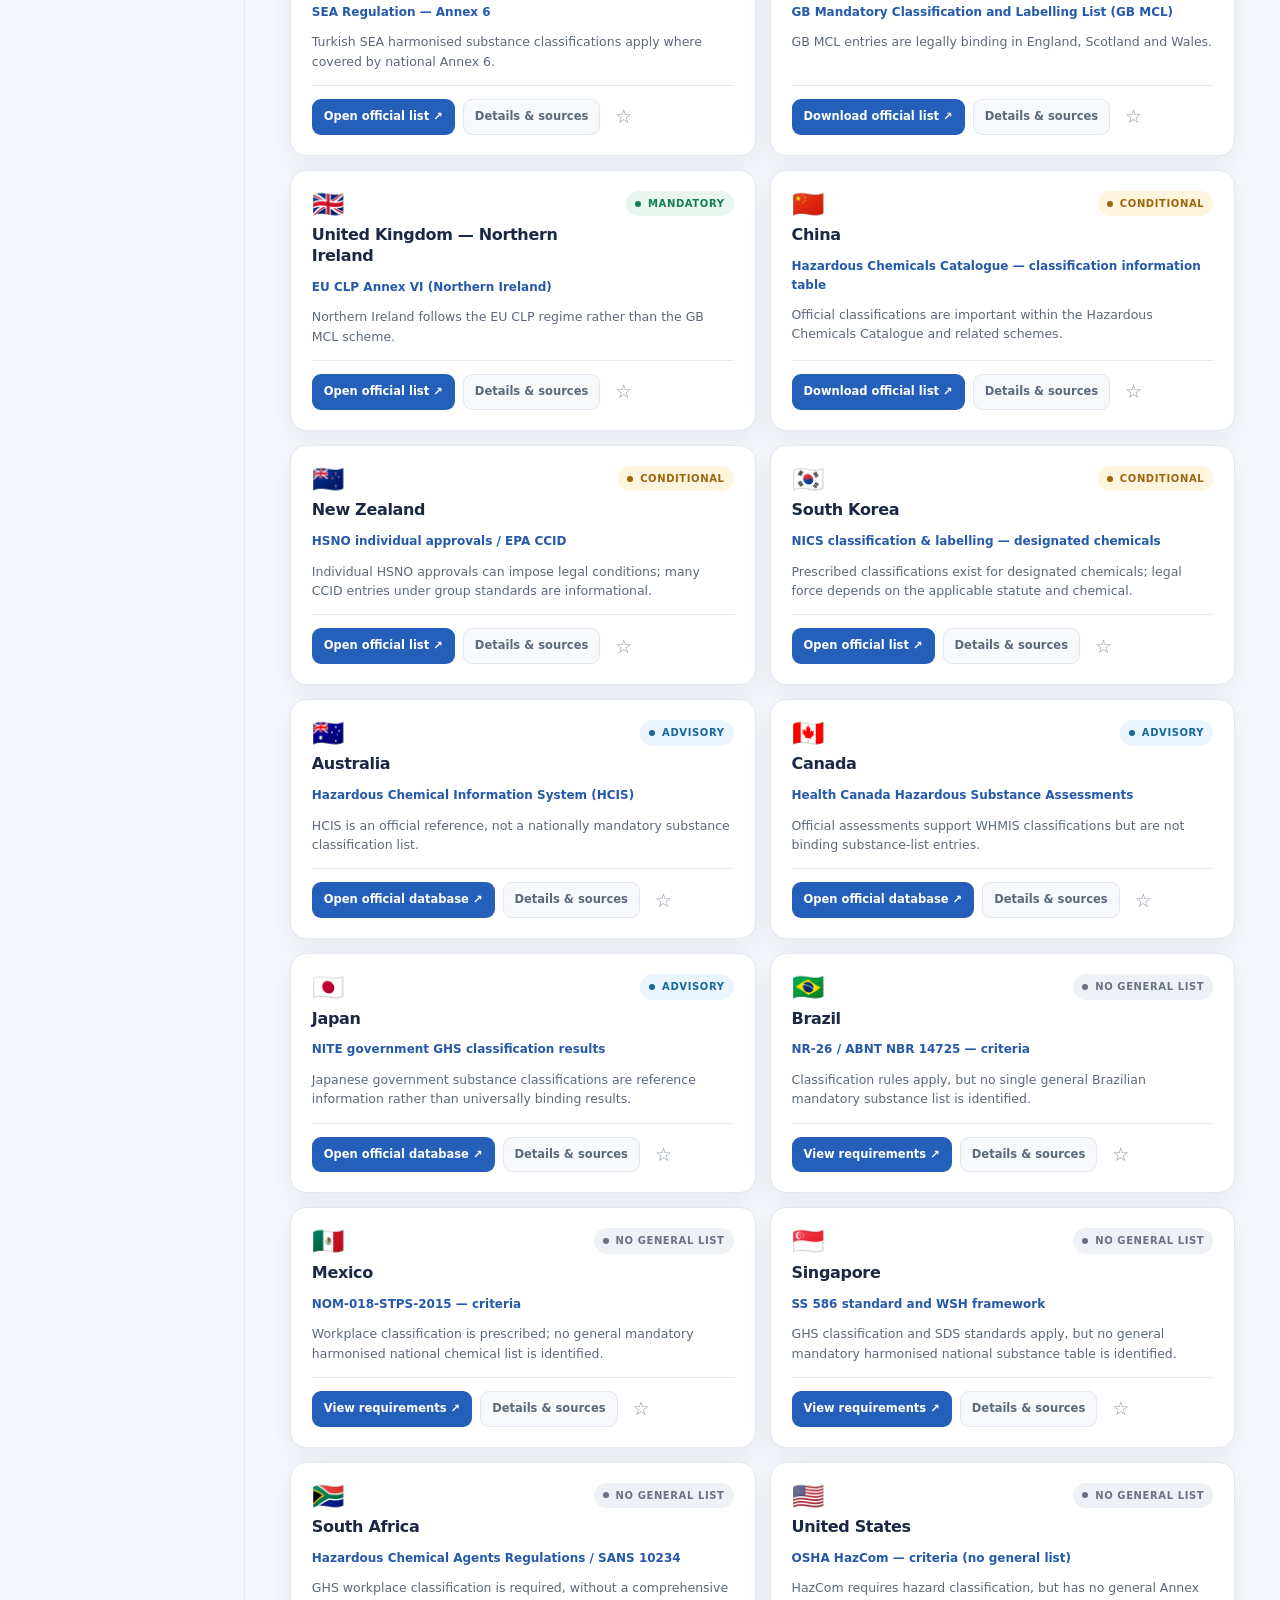
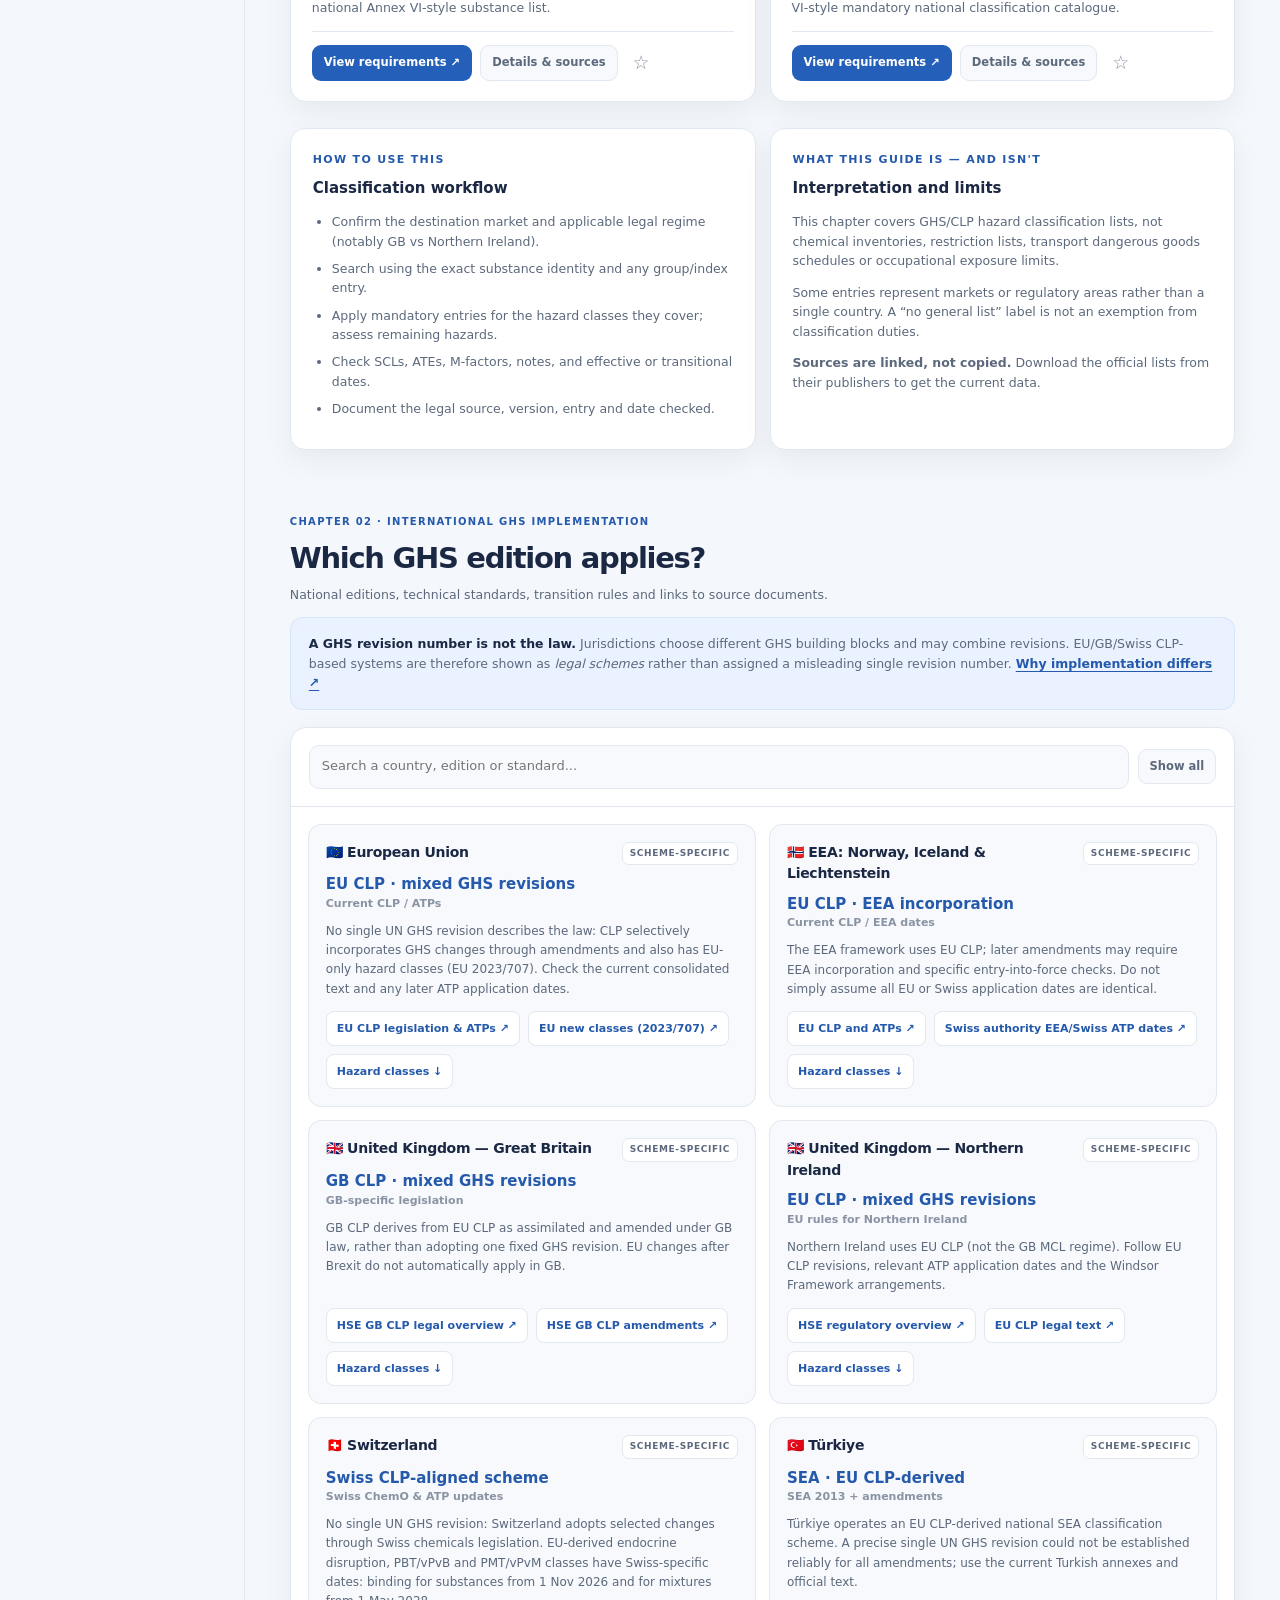
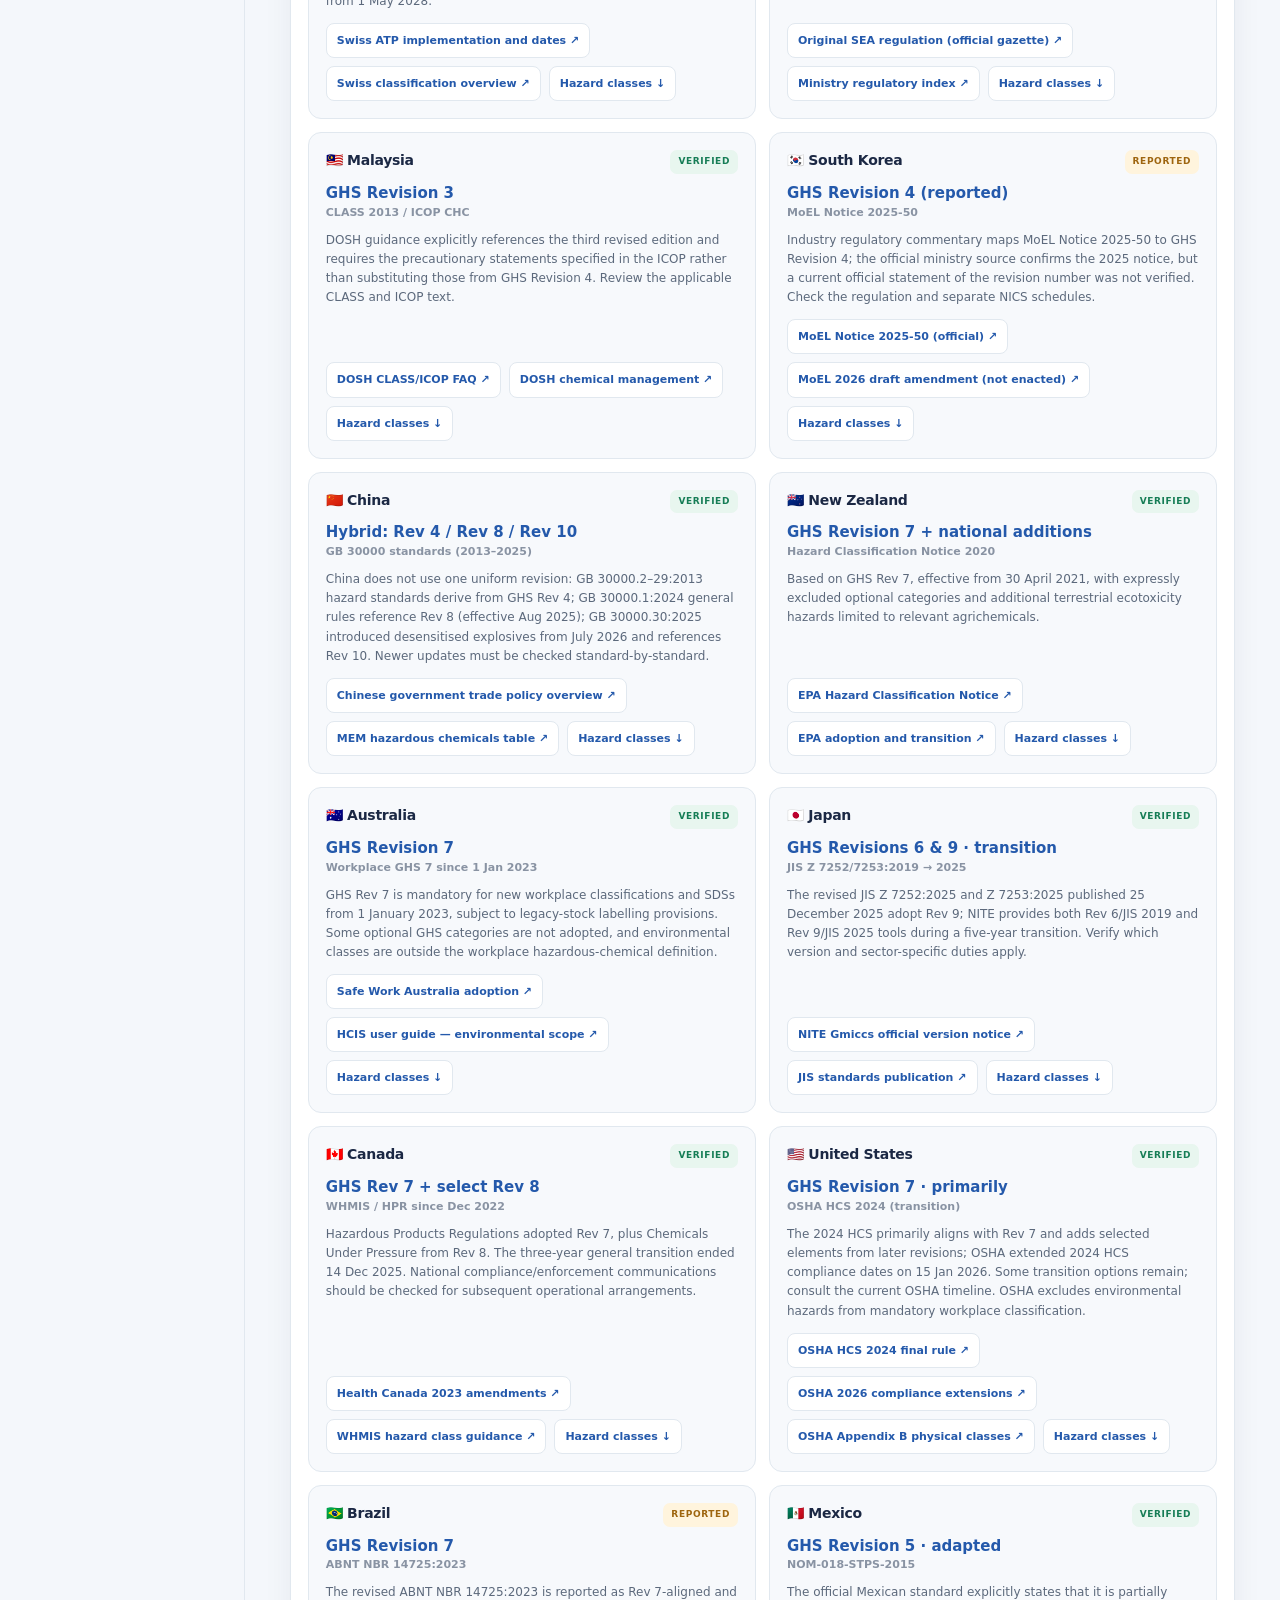
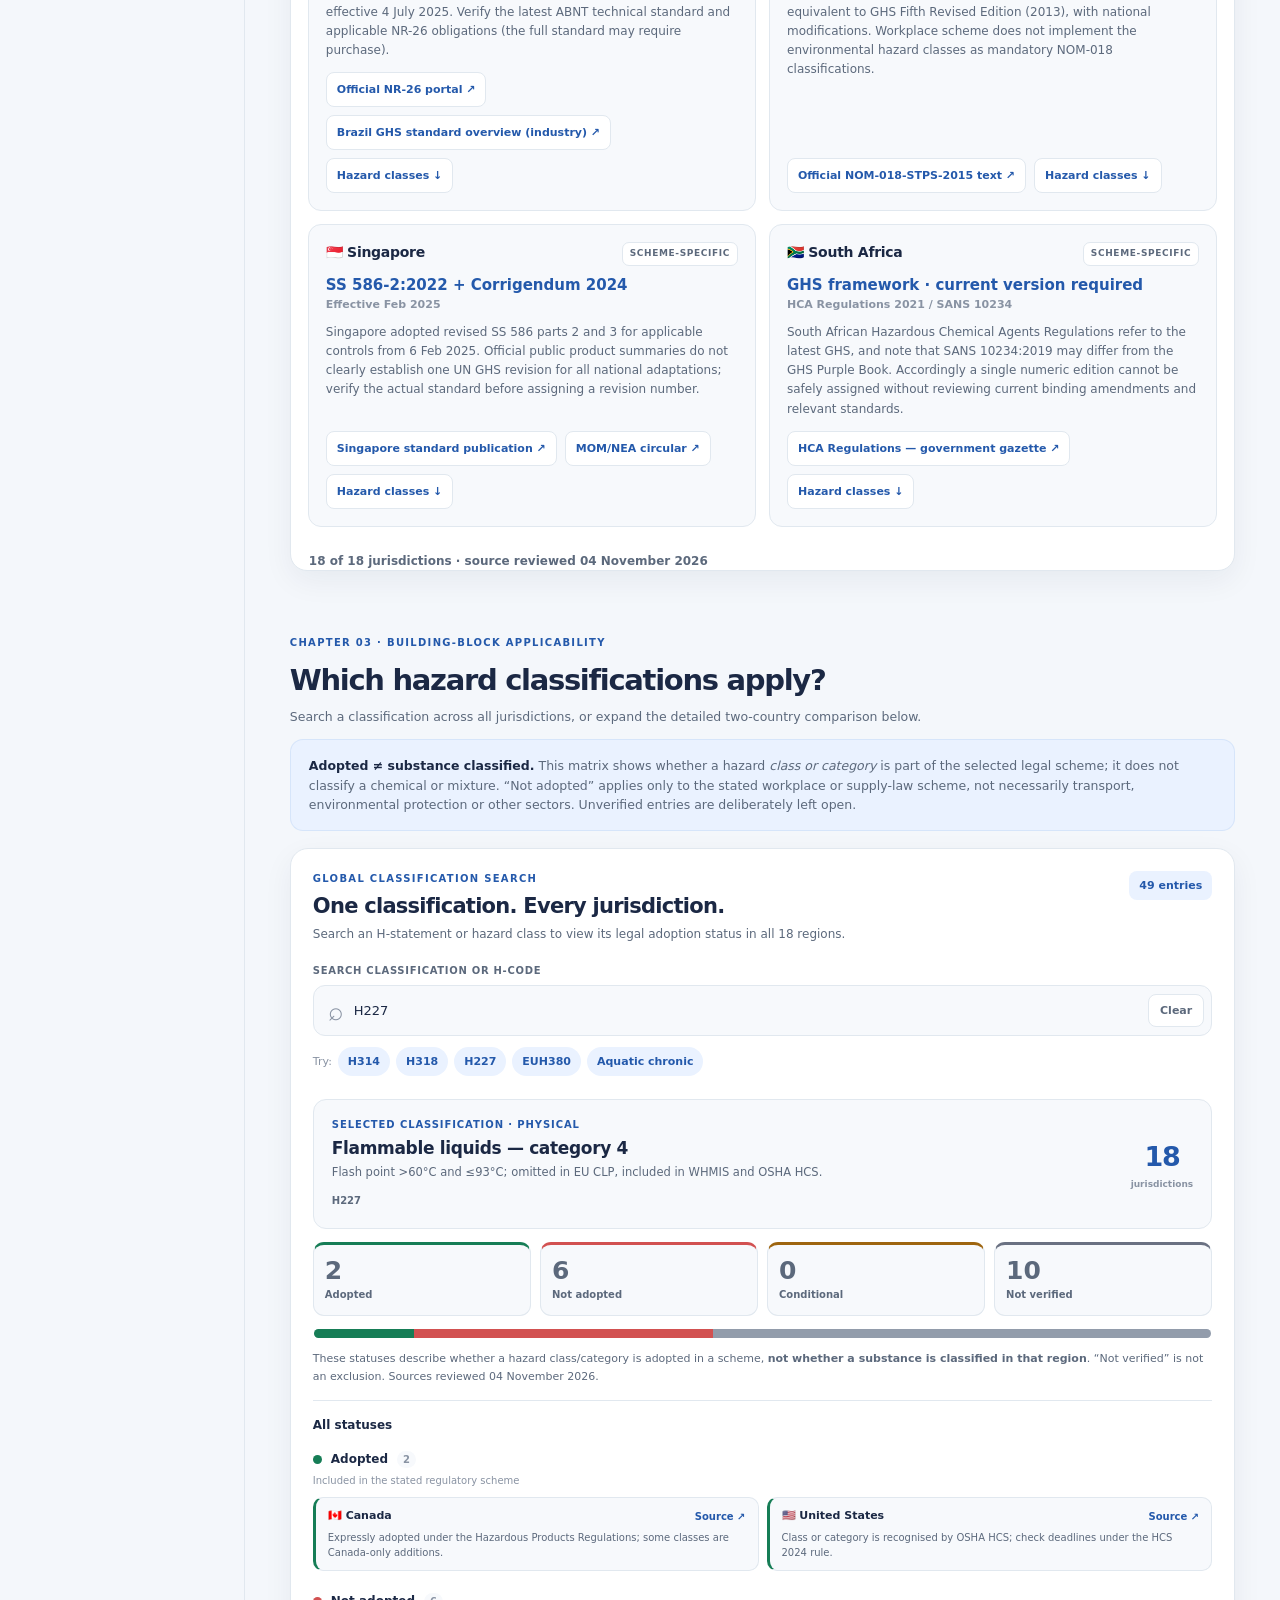
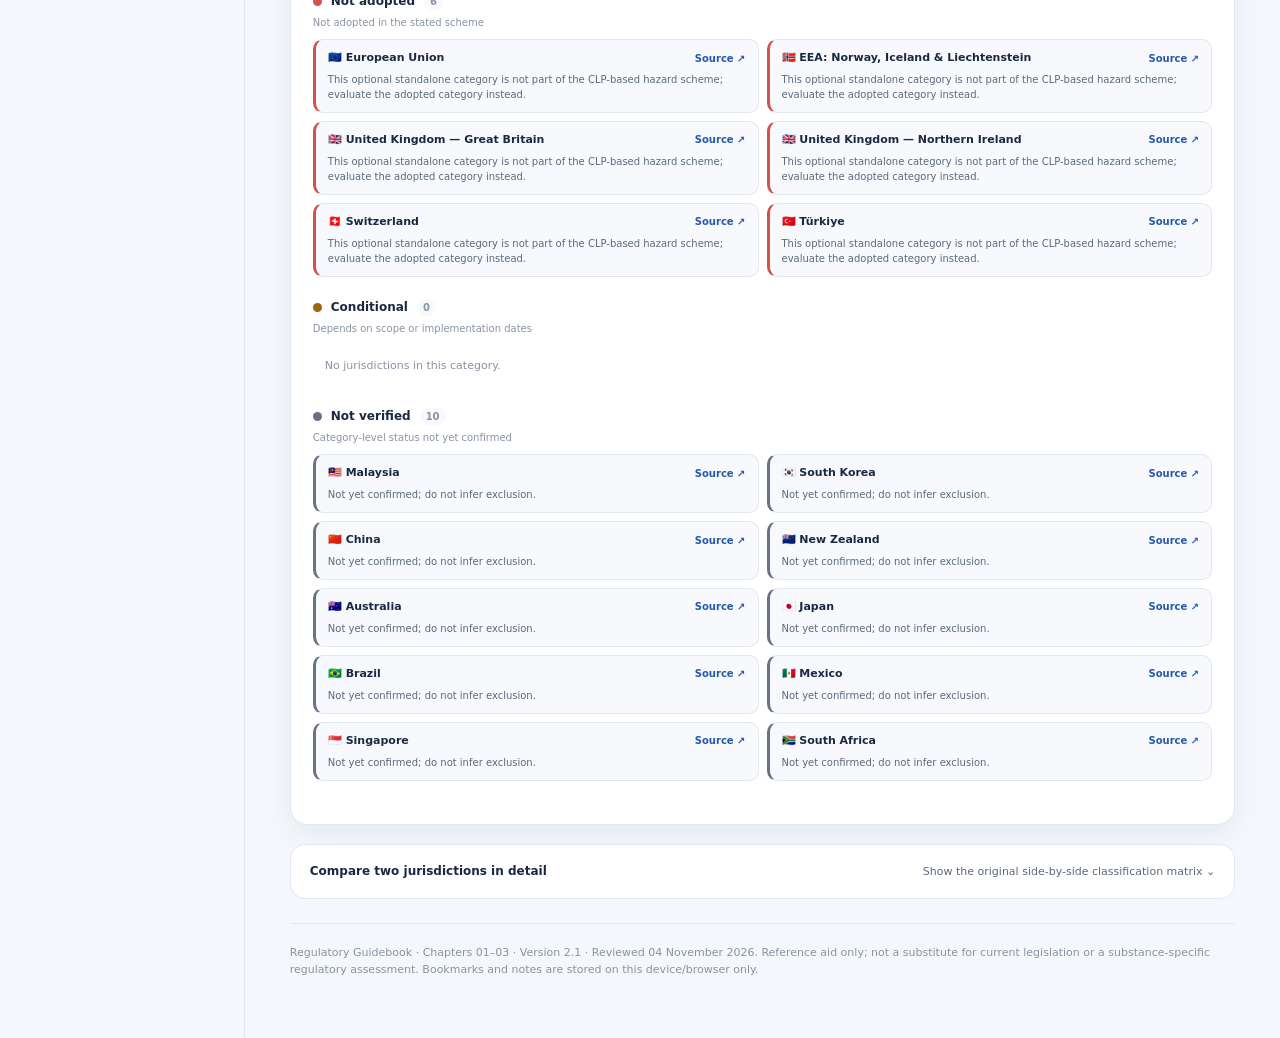
==== commit 80e51bd8: "docs: explain global search within chapter 3 and bump version" ====
--- a/index.html
+++ b/index.html
@@ -95,7 +95,7 @@
   <div class="section-card"><div class="edition-tools"><input id="editionSearch" type="search" placeholder="Search a country, edition or standard..." aria-label="Search GHS editions"/><button id="editionReset" class="btn-secondary" type="button">Show all</button></div><div id="editionResults" class="edition-list"></div><div id="editionCount" class="hazresult" aria-live="polite"></div></div>
 </section>
 <section class="chapter-block" id="hazards" aria-labelledby="hazardHeading">
-  <div class="chapter-header"><div class="chapter-heading"><span class="chapter-number">Chapter 03 · Building-block applicability</span><h2 id="hazardHeading">Which hazard classifications apply?</h2><p>Select a jurisdiction and optionally compare it with another. Search classes and individual category variants.</p></div></div>
+  <div class="chapter-header"><div class="chapter-heading"><span class="chapter-number">Chapter 03 · Building-block applicability</span><h2 id="hazardHeading">Which hazard classifications apply?</h2><p>Search a classification across all jurisdictions, or expand the detailed two-country comparison below.</p></div></div>
   <div class="feature-intro"><strong>Adopted ≠ substance classified.</strong> This matrix shows whether a hazard <em>class or category</em> is part of the selected legal scheme; it does not classify a chemical or mixture. “Not adopted” applies only to the stated workplace or supply-law scheme, not necessarily transport, environmental protection or other sectors. Unverified entries are deliberately left open.</div>
   <div class="section-card">
     <div class="hazard-tools"><div class="hazard-selects"><label class="select-label">Primary jurisdiction<select id="hazardCountry" aria-label="Primary jurisdiction"></select></label><label class="select-label">Compare with (optional)<select id="hazardCompare" aria-label="Comparison jurisdiction"></select></label></div>
@@ -108,7 +108,7 @@
     <div id="hazardResults"></div>
   </div>
 </section>
-<footer class="footer">Regulatory Guidebook · Chapters 01–03 · Version 2.0 · Reviewed 04 November 2026. Reference aid only; not a substitute for current legislation or a substance-specific regulatory assessment. Bookmarks and notes are stored on this device/browser only.</footer></main></div>
+<footer class="footer">Regulatory Guidebook · Chapters 01–03 · Version 2.1 · Reviewed 04 November 2026. Reference aid only; not a substitute for current legislation or a substance-specific regulatory assessment. Bookmarks and notes are stored on this device/browser only.</footer></main></div>
 <dialog id="detailDialog" class="dialog" aria-labelledby="detailTitle"><div class="dialog-head"><div><div id="detailFlag" class="dialog-flag"></div><h2 id="detailTitle"></h2><span id="detailStatus"></span></div><button class="close" id="closeDialog" aria-label="Close details">×</button></div><div id="detailBody" class="dialog-body"></div></dialog><div class="toast" id="toast" role="status" aria-live="polite"></div>
 <script>
 'use strict';
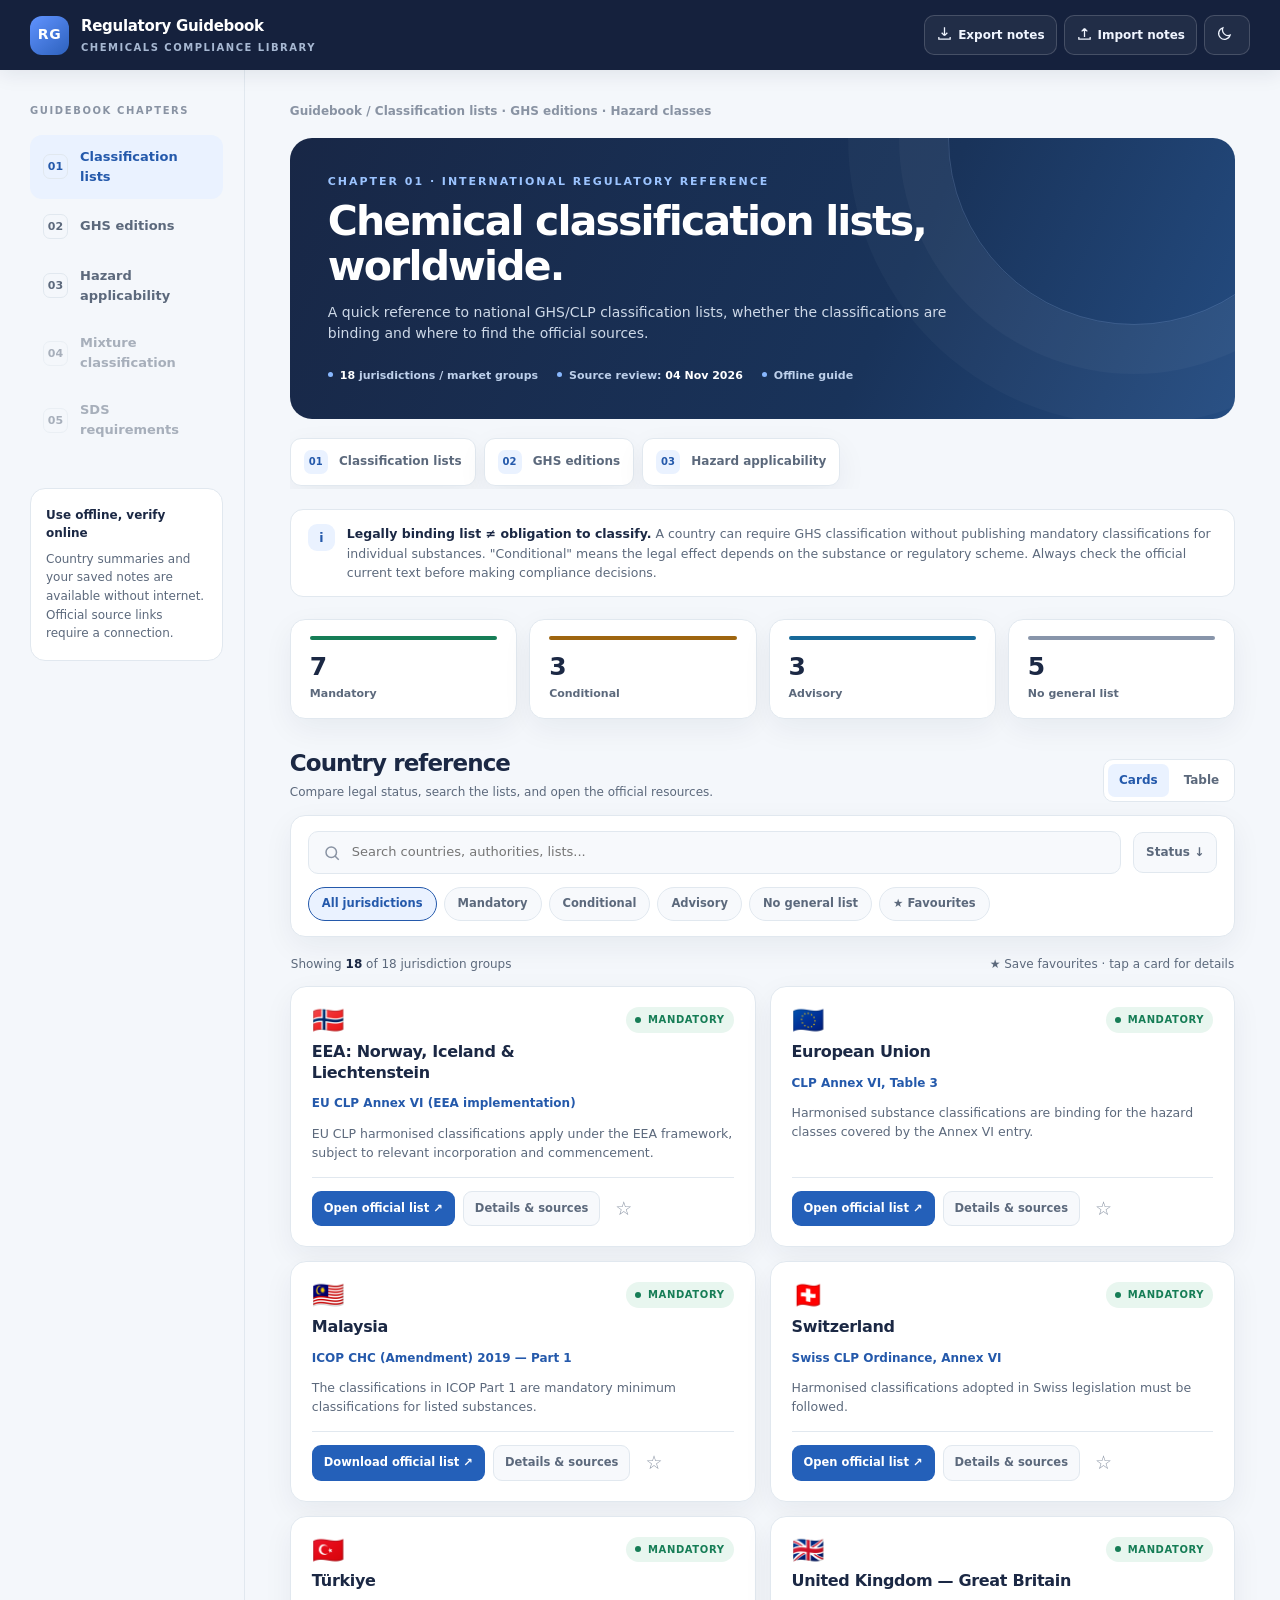
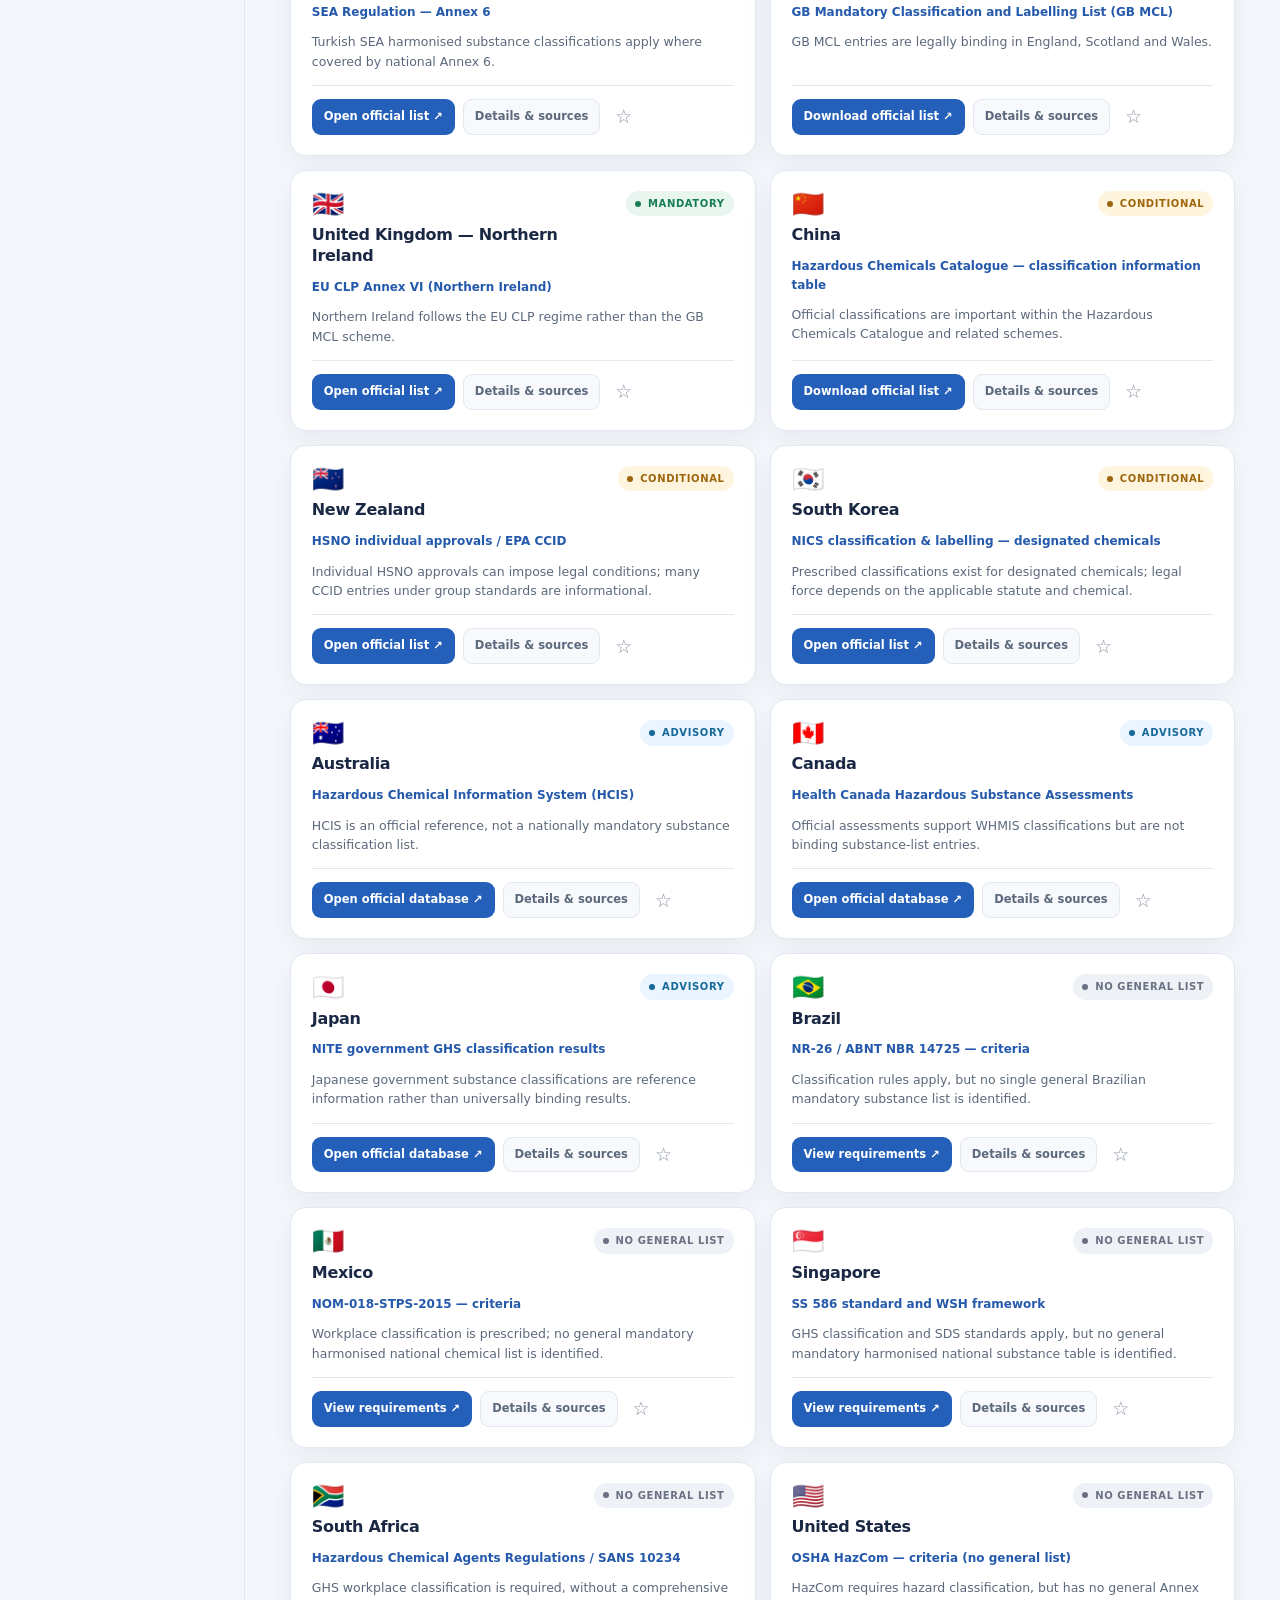
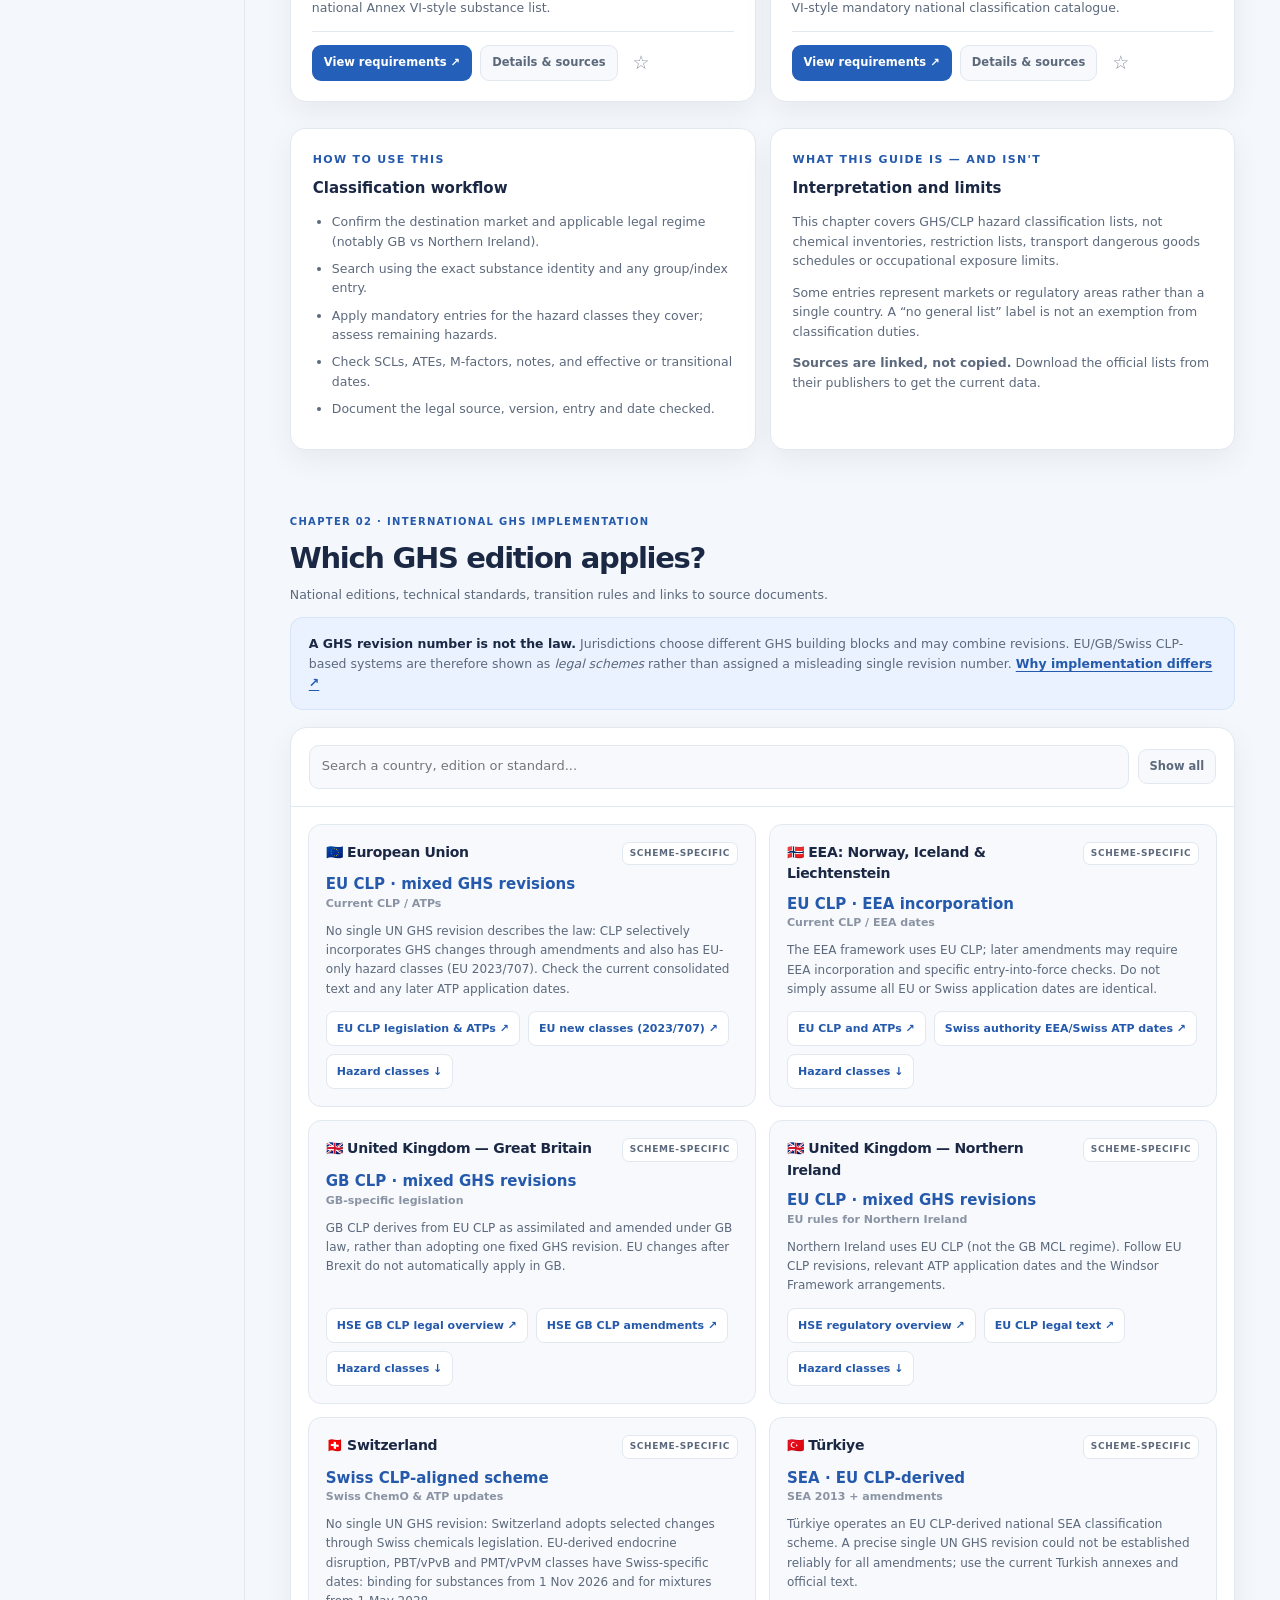
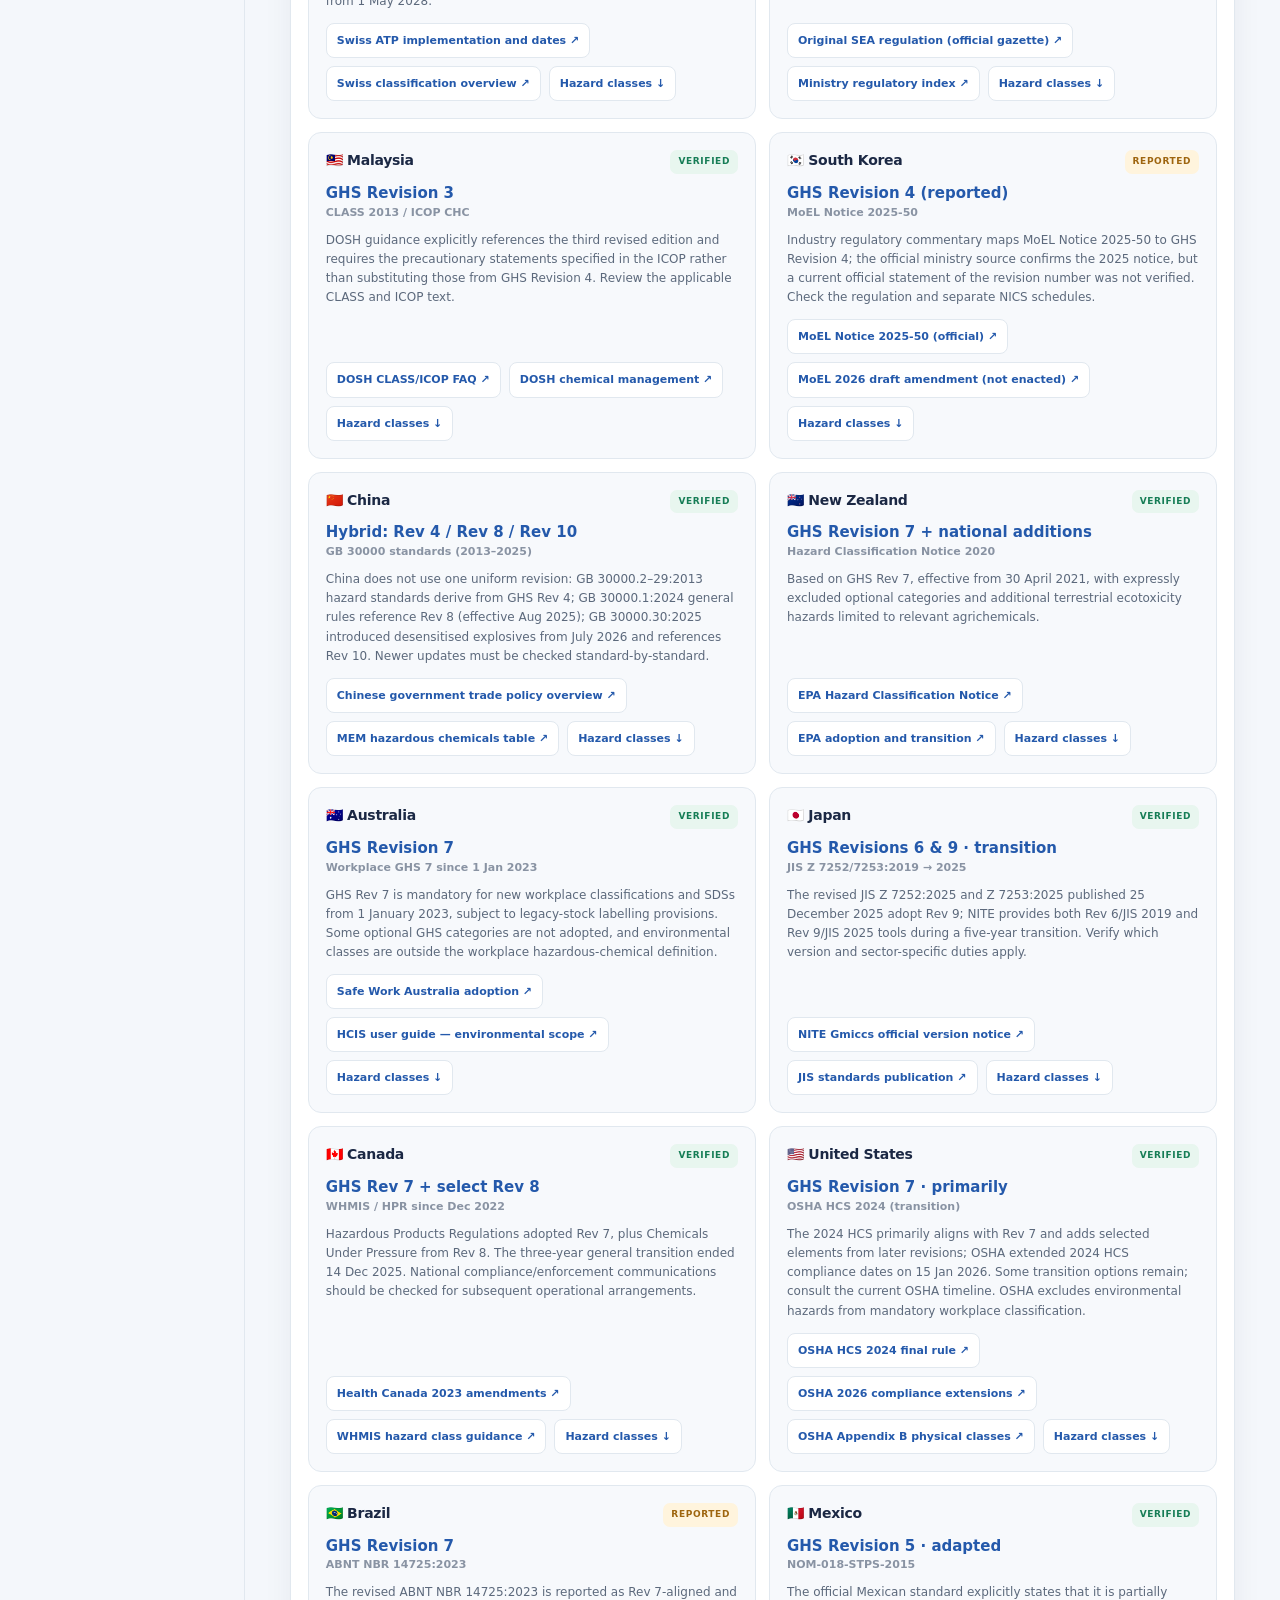
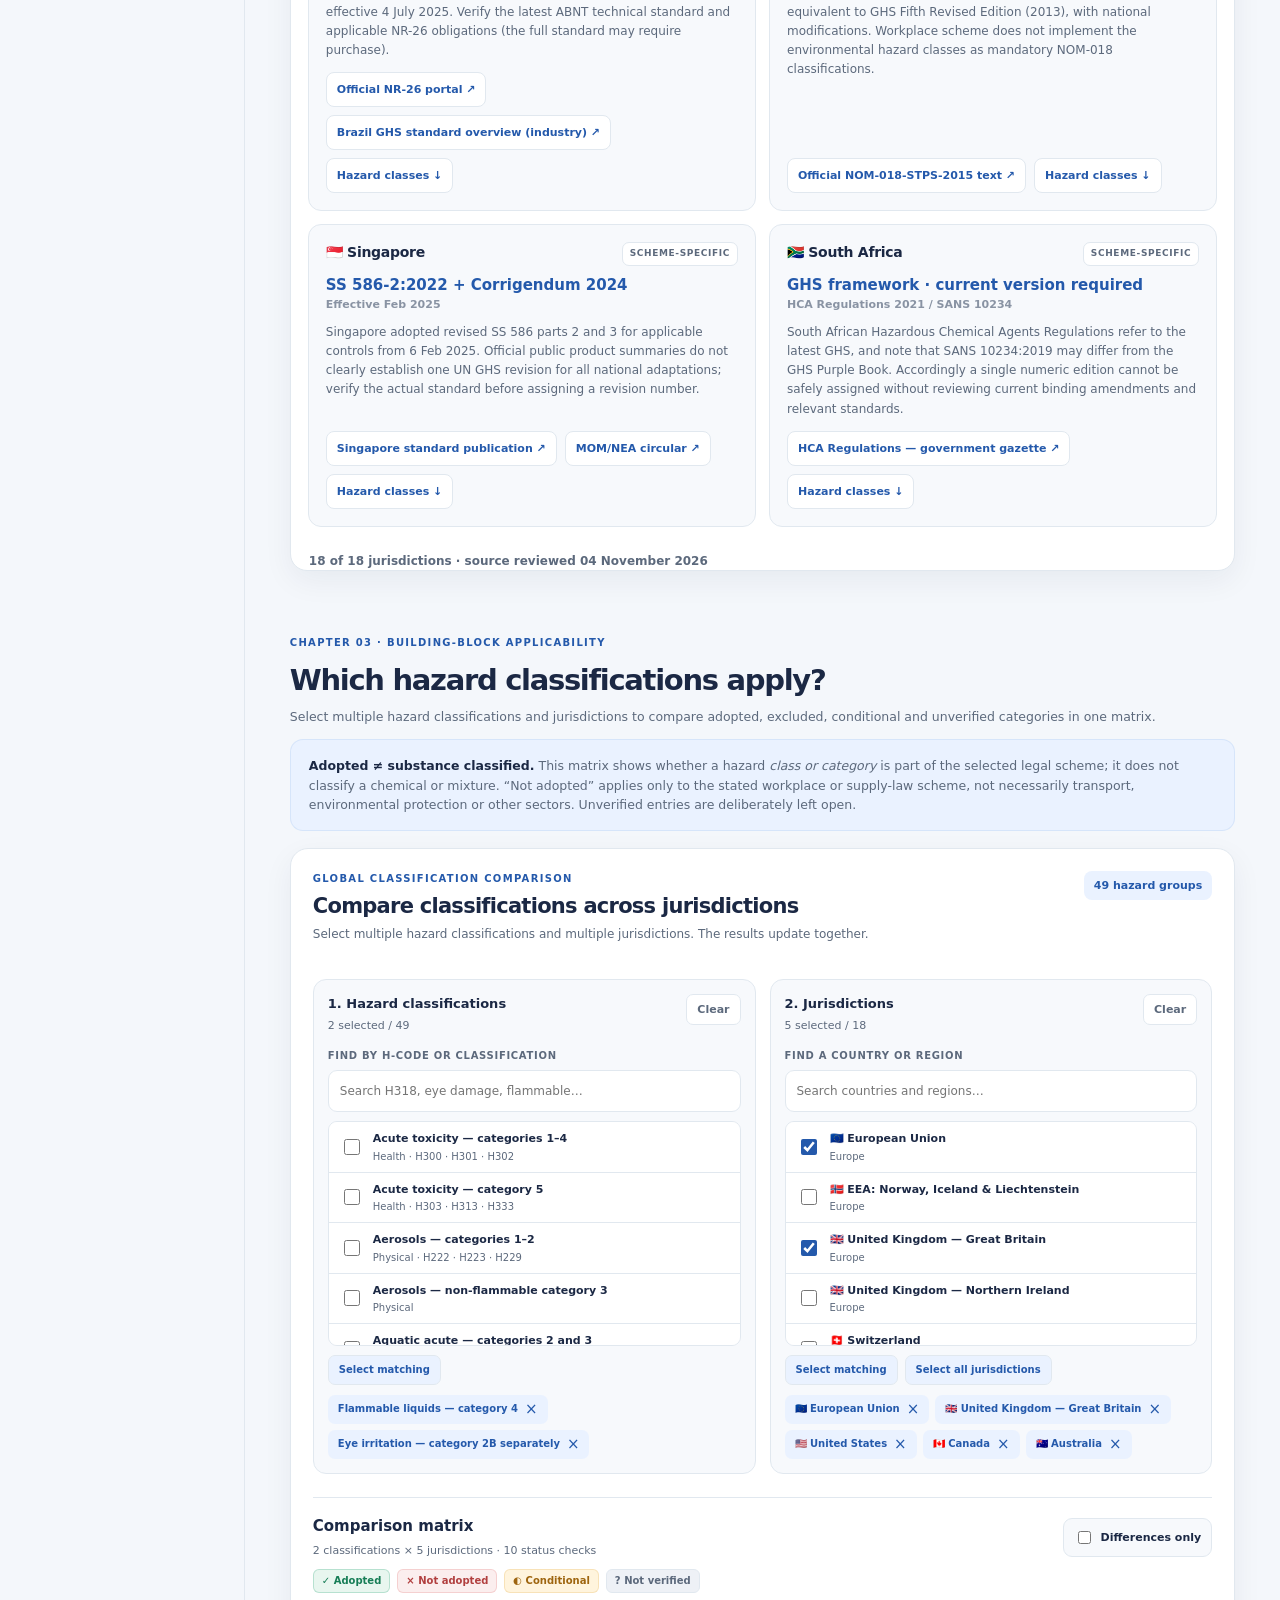
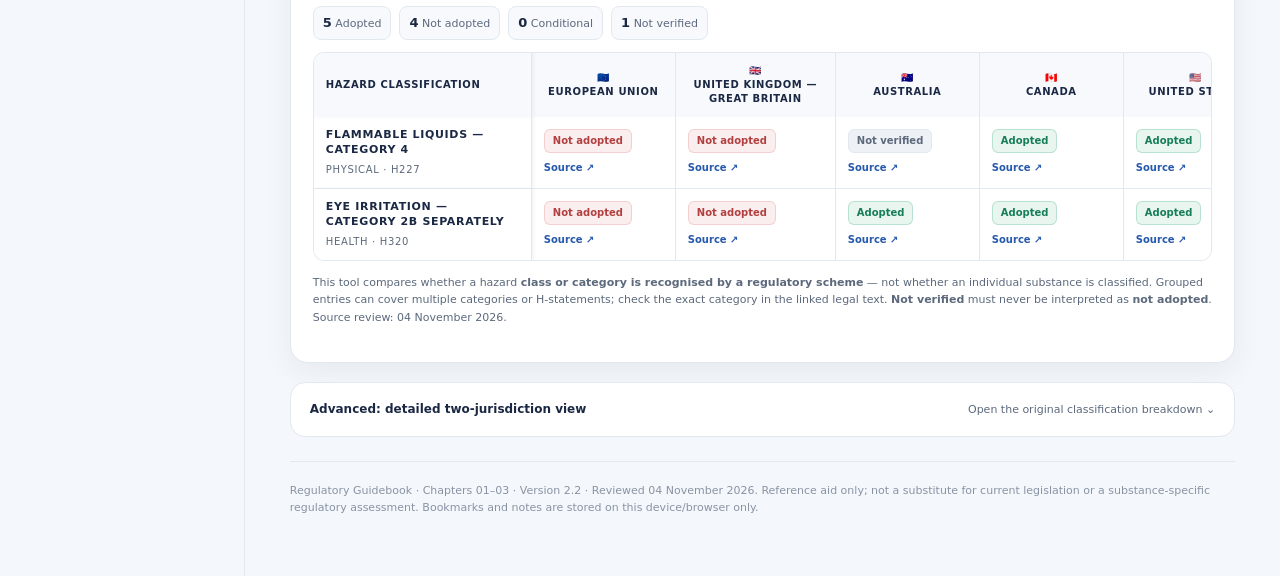
==== commit 10fb6ae5: "ux: explain multiple hazard and jurisdiction selection and label v2.2" ====
--- a/index.html
+++ b/index.html
@@ -95,7 +95,7 @@
   <div class="section-card"><div class="edition-tools"><input id="editionSearch" type="search" placeholder="Search a country, edition or standard..." aria-label="Search GHS editions"/><button id="editionReset" class="btn-secondary" type="button">Show all</button></div><div id="editionResults" class="edition-list"></div><div id="editionCount" class="hazresult" aria-live="polite"></div></div>
 </section>
 <section class="chapter-block" id="hazards" aria-labelledby="hazardHeading">
-  <div class="chapter-header"><div class="chapter-heading"><span class="chapter-number">Chapter 03 · Building-block applicability</span><h2 id="hazardHeading">Which hazard classifications apply?</h2><p>Search a classification across all jurisdictions, or expand the detailed two-country comparison below.</p></div></div>
+  <div class="chapter-header"><div class="chapter-heading"><span class="chapter-number">Chapter 03 · Building-block applicability</span><h2 id="hazardHeading">Which hazard classifications apply?</h2><p>Select multiple hazard classifications and jurisdictions to compare adopted, excluded, conditional and unverified categories in one matrix.</p></div></div>
   <div class="feature-intro"><strong>Adopted ≠ substance classified.</strong> This matrix shows whether a hazard <em>class or category</em> is part of the selected legal scheme; it does not classify a chemical or mixture. “Not adopted” applies only to the stated workplace or supply-law scheme, not necessarily transport, environmental protection or other sectors. Unverified entries are deliberately left open.</div>
   <div class="section-card">
     <div class="hazard-tools"><div class="hazard-selects"><label class="select-label">Primary jurisdiction<select id="hazardCountry" aria-label="Primary jurisdiction"></select></label><label class="select-label">Compare with (optional)<select id="hazardCompare" aria-label="Comparison jurisdiction"></select></label></div>
@@ -108,7 +108,7 @@
     <div id="hazardResults"></div>
   </div>
 </section>
-<footer class="footer">Regulatory Guidebook · Chapters 01–03 · Version 2.1 · Reviewed 04 November 2026. Reference aid only; not a substitute for current legislation or a substance-specific regulatory assessment. Bookmarks and notes are stored on this device/browser only.</footer></main></div>
+<footer class="footer">Regulatory Guidebook · Chapters 01–03 · Version 2.2 · Reviewed 04 November 2026. Reference aid only; not a substitute for current legislation or a substance-specific regulatory assessment. Bookmarks and notes are stored on this device/browser only.</footer></main></div>
 <dialog id="detailDialog" class="dialog" aria-labelledby="detailTitle"><div class="dialog-head"><div><div id="detailFlag" class="dialog-flag"></div><h2 id="detailTitle"></h2><span id="detailStatus"></span></div><button class="close" id="closeDialog" aria-label="Close details">×</button></div><div id="detailBody" class="dialog-body"></div></dialog><div class="toast" id="toast" role="status" aria-live="polite"></div>
 <script>
 'use strict';
--- a/global-lookup.css
+++ b/global-lookup.css
@@ -9,3 +9,89 @@
 .global-advanced{margin-top:18px;background:var(--surface);border:1px solid var(--line);border-radius:15px;overflow:hidden}.global-advanced>summary{cursor:pointer;display:flex;gap:10px;flex-wrap:wrap;align-items:center;justify-content:space-between;padding:17px 19px;color:var(--ink);font-size:12px;list-style-position:inside}.global-advanced>summary span{color:var(--sub);font-size:11px}.global-advanced[open]>summary{border-bottom:1px solid var(--line)}.global-advanced .section-card{box-shadow:none;border:0;border-radius:0}
 @media(max-width:700px){.global-lookup{padding:14px;border-radius:14px}.global-title h3{font-size:18px}.global-country-grid{grid-template-columns:1fr}.global-tag{display:none}.global-stats{gap:5px}.global-stat{padding:10px 6px}.global-stat strong{font-size:21px}.global-stat span{font-size:9px}.global-country-name{font-size:11px}.global-selected{padding:13px 12px}.global-suggestions button{align-items:start;flex-direction:column;gap:3px}}
 @media print{.global-search-wrap,.global-examples,.global-view-controls{display:none}.global-advanced{display:none}.global-lookup{box-shadow:none}.global-country{break-inside:avoid}}
+
+/* v2.2 — multi-select jurisdiction × hazard matrix */
+.multi-selectors{display:grid;grid-template-columns:minmax(0,1fr) minmax(0,1fr);gap:14px;margin:16px 0 23px}
+.multi-selector{min-width:0;border:1px solid var(--line);border-radius:13px;background:var(--surface-alt);padding:14px}
+.multi-selector>header{display:flex;justify-content:space-between;align-items:start;gap:10px;margin-bottom:14px}
+.multi-selector>header strong{display:block;font-size:13px;color:var(--ink);font-weight:830}
+.multi-selector>header small{display:block;font-size:11px;margin-top:3px;color:var(--sub)}
+.multi-selector>header button{background:var(--surface);color:var(--sub);font-size:11px;font-weight:750;padding:6px 10px;border-radius:7px;border:1px solid var(--line)}
+.multi-search{width:100%;background:var(--surface);border:1.5px solid var(--line);border-radius:9px;min-height:42px;color:var(--ink);font:inherit;font-size:12px;padding:9px 11px;outline:none}
+.multi-search:focus{border-color:var(--blue);box-shadow:0 0 0 3px #73a7ff22}
+.multi-option-list{margin-top:9px;min-height:115px;max-height:225px;overflow-y:auto;overscroll-behavior:contain;background:var(--surface);border:1px solid var(--line);border-radius:9px}
+.multi-option{display:flex;align-items:center;gap:10px;padding:9px 11px;cursor:pointer;border-bottom:1px solid var(--line)}
+.multi-option:last-child{border-bottom:0}
+.multi-option:hover{background:var(--softblue)}
+.multi-option input{flex:0 0 auto;width:16px;height:16px;accent-color:var(--blue)}
+.multi-option-text{display:flex;flex-direction:column;gap:3px;min-width:0}
+.multi-option-text strong{font-size:11px;font-weight:750;color:var(--ink);line-height:1.4}
+.multi-option-text small{font-size:10px;color:var(--sub);line-height:1.3}
+.multi-empty-options{font-size:11px;color:var(--sub);padding:14px;margin:0}
+.multi-actions{display:flex;gap:7px;flex-wrap:wrap;align-items:center;margin:9px 0 0}
+.multi-actions button{font-size:10px;font-weight:750;padding:6px 10px;border:1px solid var(--line);background:var(--softblue);color:var(--blue);border-radius:7px}
+.multi-actions button:hover,.multi-selector>header button:hover{border-color:var(--blue)}
+.multi-chips{display:flex;align-items:flex-start;flex-wrap:wrap;gap:6px;margin-top:10px;max-height:98px;overflow:auto}
+.multi-chip{display:inline-flex;align-items:center;gap:7px;padding:6px 9px;background:var(--softblue);color:var(--blue);border-radius:7px;border:1px solid transparent;font-size:10px;line-height:1.25;font-weight:720;text-align:left;max-width:100%}
+.multi-chip:hover{border-color:var(--blue)}.multi-chip b{font-size:15px;line-height:1;font-weight:500}
+.multi-chips-empty{font-size:10px;color:var(--muted);padding:4px 0}
+.multi-results-heading{display:flex;justify-content:space-between;align-items:center;gap:15px;border-top:1px solid var(--line);padding-top:17px;margin-bottom:10px}
+.multi-results-heading h4{margin:0 0 4px;font-size:15px;color:var(--ink);font-weight:840}
+.multi-results-heading p{margin:0;font-size:11px;color:var(--sub)}
+.multi-diff-toggle{display:flex;align-items:center;gap:7px;white-space:nowrap;background:var(--surface-alt);padding:9px 10px;border:1px solid var(--line);border-radius:9px;font-size:11px;font-weight:750;color:var(--ink);cursor:pointer}
+.multi-diff-toggle input{accent-color:var(--blue)}
+.multi-legend{display:flex;gap:7px;flex-wrap:wrap;margin:0 0 13px}
+.multi-status{display:inline-block;max-width:100%;border-radius:6px;padding:5px 8px;font-size:10px;font-weight:780;line-height:1.2;border:1px solid transparent;white-space:normal;text-align:left}
+.multi-status.a{background:var(--green-bg);border-color:#31a67944;color:var(--green)}
+.multi-status.x{background:color-mix(in srgb,#d25151 10%,var(--surface));border-color:#dd555533;color:#b13f3f}
+.multi-status.c{background:var(--amber-bg);border-color:#da992533;color:var(--amber)}
+.multi-status.q{background:var(--gray-bg);border-color:var(--line);color:var(--sub)}
+.multi-totals{display:flex;gap:8px;flex-wrap:wrap;margin:8px 0 12px}
+.multi-total{border:1px solid var(--line);border-radius:8px;padding:6px 9px;background:var(--surface-alt);color:var(--sub);font-size:11px}
+.multi-total b{font-size:13px;color:var(--ink)}
+.multi-table-scroll{max-width:100%;overflow:auto;border:1px solid var(--line);border-radius:11px;overscroll-behavior-x:contain;scrollbar-gutter:stable}
+.multi-table-scroll:focus{outline:2px solid var(--blue);outline-offset:3px}
+.multi-table{border-collapse:separate;border-spacing:0;min-width:100%;width:max-content;table-layout:fixed;background:var(--surface)}
+.multi-table th,.multi-table td{border-bottom:1px solid var(--line);border-right:1px solid var(--line);vertical-align:middle;padding:11px 12px}
+.multi-table tr:last-child th,.multi-table tr:last-child td{border-bottom:0}
+.multi-table th:last-child,.multi-table td:last-child{border-right:0}
+.multi-table thead th{font-size:10px;line-height:1.4;text-align:center;min-width:144px;max-width:160px;white-space:normal;font-weight:780;background:var(--surface-alt);color:var(--ink)}
+.multi-table thead .multi-sticky{text-align:left}
+.multi-table tbody th{width:218px;min-width:218px;max-width:218px;white-space:normal;text-align:left;background:var(--surface);color:var(--ink)}
+.multi-table tbody th strong{display:block;font-size:11px;line-height:1.35}
+.multi-table tbody th small{display:block;margin-top:5px;font-size:10px;color:var(--sub);line-height:1.4;font-weight:520;word-break:break-word}
+.multi-table tbody tr:hover>th,.multi-table tbody tr:hover>td{background:var(--surface-alt)}
+.multi-table .multi-sticky{position:sticky;left:0;z-index:2;box-shadow:2px 0 4px #0000000c}
+.multi-table thead .multi-sticky{z-index:3;background:var(--surface-alt)}
+.multi-cell-content{display:flex;flex-direction:column;align-items:flex-start;gap:7px;min-width:0}
+.multi-status-button{border:1px solid transparent;cursor:pointer;max-width:135px}
+.multi-status-button:hover,.multi-status-button:focus-visible{outline:2px solid var(--blue);outline-offset:2px}
+.multi-source{font-size:10px;color:var(--blue);font-weight:750;text-decoration:none;white-space:nowrap}
+.multi-source:hover{text-decoration:underline}
+.multi-mobile-list{display:none}
+.multi-cell-details{background:var(--surface-alt);border:1px solid var(--line);border-radius:11px;margin-top:12px;padding:15px}
+.multi-detail-top{display:flex;justify-content:space-between;align-items:start;gap:10px}
+.multi-detail-top small{font-size:10px;text-transform:uppercase;letter-spacing:.06em;color:var(--sub)}
+.multi-detail-top h5{font-size:13px;color:var(--ink);margin:4px 0 10px;line-height:1.35}
+.multi-detail-top button{background:var(--surface);border:1px solid var(--line);color:var(--ink);border-radius:7px;font-size:17px;padding:1px 8px}
+.multi-cell-details p{font-size:12px;color:var(--sub);line-height:1.55;margin:9px 0}
+.multi-empty-result{background:var(--surface-alt);border:1px dashed var(--line);border-radius:11px;color:var(--sub);font-size:12px;line-height:1.6;padding:28px 18px;text-align:center}
+#globalLookup .global-caveat{margin-top:13px}
+@media(max-width:920px){.multi-selectors{grid-template-columns:1fr}.multi-option-list{max-height:190px;min-height:100px}.multi-chips{max-height:75px}}
+@media(max-width:700px){
+ .multi-selectors{margin:12px 0 20px;gap:12px}
+ .multi-selector{padding:11px}
+ .multi-results-heading{align-items:flex-start;gap:10px}
+ .multi-diff-toggle{padding:8px 7px;font-size:10px}
+ .multi-table-scroll{display:none}
+ .multi-mobile-list{display:block}
+ .multi-mobile-card{border:1px solid var(--line);border-radius:11px;background:var(--surface-alt);padding:12px;margin-bottom:12px}
+ .multi-mobile-card h5{font-size:13px;color:var(--ink);margin:0 0 4px;line-height:1.4}
+ .multi-mobile-card>p{font-size:10px;color:var(--sub);margin:0 0 9px}
+ .multi-mobile-line{display:flex;justify-content:space-between;align-items:center;gap:9px;border-top:1px solid var(--line);padding:10px 0}
+ .multi-mobile-line>strong{font-size:11px;line-height:1.35;color:var(--ink);font-weight:750;min-width:0}
+ .multi-mobile-line .multi-cell-content{align-items:flex-end;flex:0 0 auto;gap:4px}
+ .multi-mobile-line .multi-status{font-size:9px;padding:5px 7px}
+ .multi-mobile-line .multi-source{font-size:9px}
+}
+@media print{.multi-selectors,.multi-diff-toggle,.multi-source,.multi-cell-details{display:none!important}.multi-table-scroll{overflow:visible}.multi-mobile-list{display:none}.multi-table{width:100%}}
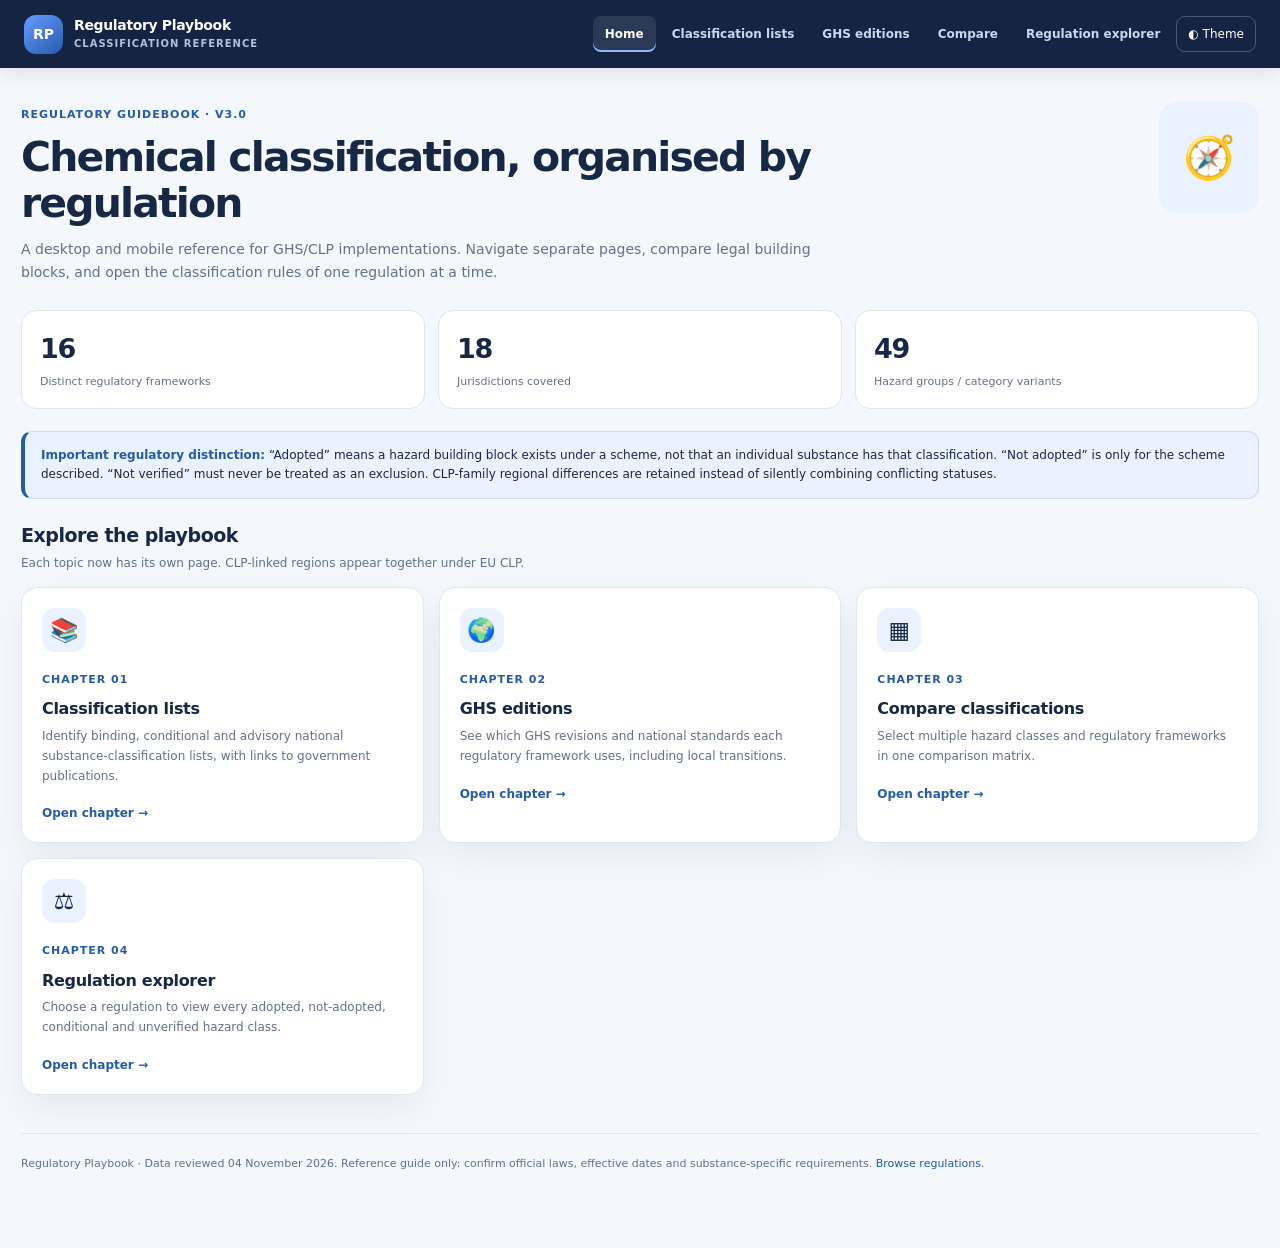
==== commit 1d52083b: "feat: split Regulatory Playbook into regulation-grouped pages and regulation explorer" ====
--- a/index.html
+++ b/index.html
@@ -1,201 +1,9 @@
 <!doctype html>
 <html lang="en"><head><meta charset="utf-8"/><meta name="viewport" content="width=device-width,initial-scale=1,viewport-fit=cover"/>
-<meta name="theme-color" content="#15213d"/><meta name="description" content="Offline-ready international chemical classification list regulatory guidebook, with official government resources."/>
-<title>Regulatory Guidebook · Classification lists</title>
-<link rel="icon" href="data:image/svg+xml,%3Csvg xmlns='http://www.w3.org/2000/svg' viewBox='0 0 64 64'%3E%3Crect width='64' height='64' rx='16' fill='%231c407a'/%3E%3Ctext x='32' y='43' text-anchor='middle' fill='white' font-family='Arial' font-weight='700' font-size='28'%3ERG%3C/text%3E%3C/svg%3E"/>
-
-<style>
-:root{color-scheme:light;--bg:#f4f7fb;--surface:#fff;--surface-alt:#f7f9fc;--ink:#1b2844;--sub:#5c697c;--muted:#8993a3;--line:#e1e8ef;--navy:#15213d;--blue:#2459ab;--softblue:#eaf2ff;--shadow:0 10px 30px rgba(15,35,67,.06);--green:#167d56;--green-bg:#e8f6ef;--amber:#9e650f;--amber-bg:#fff4dd;--cyan:#176999;--cyan-bg:#eaf5ff;--gray:#6a7182;--gray-bg:#eef1f6}
-:root[data-theme=dark]{color-scheme:dark;--bg:#101727;--surface:#192339;--surface-alt:#151f32;--ink:#f1f4fb;--sub:#b9c4d5;--muted:#8fa2bc;--line:#34425a;--navy:#0c1323;--blue:#8db6ff;--softblue:#202f4f;--shadow:0 14px 28px rgba(0,0,0,.17);--green:#88e3b5;--green-bg:#1c4038;--amber:#f4ce86;--amber-bg:#473a21;--cyan:#9bd9f8;--cyan-bg:#183b50;--gray:#c7d2e2;--gray-bg:#344055}
-*{box-sizing:border-box}html{scroll-behavior:smooth}body{margin:0;background:var(--bg);color:var(--ink);font:15px/1.55 system-ui,-apple-system,BlinkMacSystemFont,"Segoe UI",sans-serif;-webkit-font-smoothing:antialiased}button,input,textarea{font:inherit}button{cursor:pointer}a{color:inherit;text-decoration:none}a:focus-visible,button:focus-visible,input:focus-visible,textarea:focus-visible,summary:focus-visible{outline:3px solid #8bc0ff;outline-offset:2px}h1,h2,h3,p{margin-top:0}::selection{background:#a5c3ff77}
-.top{background:var(--navy);color:#fff;position:sticky;top:0;z-index:20;box-shadow:0 3px 20px #11213c18}.top-inner{max-width:1420px;margin:auto;min-height:70px;display:flex;align-items:center;justify-content:space-between;gap:14px;padding:10px 30px}.brand{display:flex;align-items:center;gap:12px}.mark{background:linear-gradient(140deg,#6093ff,#2d61bd);height:39px;width:39px;border-radius:12px;display:grid;place-items:center;font-size:14px;font-weight:900;letter-spacing:.05em}.brand-title{font-size:15px;font-weight:760;letter-spacing:-.02em;line-height:1.18}.brand-sub{display:block;font-size:10px;letter-spacing:.15em;text-transform:uppercase;color:#a7b8d2;font-weight:700;margin-top:2px}.top-actions{display:flex;align-items:center;gap:7px}.top-button{border:1px solid #ffffff2a;background:#ffffff0e;border-radius:10px;color:#f0f5ff;padding:9px 11px;font-size:12px;font-weight:650;white-space:nowrap}.top-button:hover{background:#ffffff25}.top-button svg{width:17px;height:17px;vertical-align:-3px;margin-right:5px}
-.shell{max-width:1420px;margin:auto;display:grid;grid-template-columns:245px minmax(0,1fr);min-height:calc(100vh - 70px)}.sidebar{padding:33px 21px 40px 30px;border-right:1px solid var(--line);align-self:stretch}.eyebrow{font-size:10px;text-transform:uppercase;letter-spacing:.16em;font-weight:790;color:var(--muted);margin-bottom:16px}.navlink{display:flex;gap:12px;align-items:center;padding:12px 13px;border-radius:12px;color:var(--sub);font-size:13px;font-weight:660;margin:3px 0}.navlink b{font-size:11px;border:1px solid var(--line);min-width:25px;height:25px;display:grid;place-items:center;border-radius:7px}.navlink.active{background:var(--softblue);color:var(--blue)}.navlink.disabled{opacity:.5;cursor:default}.nav-note{margin-top:35px;padding:17px 15px;background:var(--surface);border:1px solid var(--line);border-radius:15px;font-size:12px;color:var(--sub)}.nav-note strong{color:var(--ink);display:block;margin-bottom:7px}
-.content{padding:32px clamp(18px,3.5vw,48px) 60px;min-width:0}.breadcrumbs{font-size:12px;color:var(--muted);margin-bottom:17px;font-weight:680}.hero{background:linear-gradient(115deg,#182746 0%,#19335a 63%,#244c81 100%);color:white;border-radius:22px;padding:35px 38px;position:relative;overflow:hidden}.hero:after{content:"";position:absolute;width:370px;height:370px;right:-85px;top:-185px;border:1px solid #b7d1fc30;border-radius:50%;box-shadow:0 0 0 49px #ffffff08,0 0 0 100px #ffffff07;pointer-events:none}.hero .over{font-size:11px;text-transform:uppercase;letter-spacing:.18em;color:#9cc4ff;font-weight:800;display:block;margin-bottom:9px}.hero h1{font-size:clamp(27px,3.2vw,42px);line-height:1.1;letter-spacing:-.045em;max-width:640px;margin:0 0 13px}.hero p{max-width:660px;margin:0;color:#ced9e8;font-size:14px}.meta{display:flex;flex-wrap:wrap;align-items:center;gap:10px 19px;margin-top:22px;color:#bdd0eb;font-size:11px;font-weight:650}.meta strong{color:#fff}.dot{height:5px;width:5px;background:#88b8ff;border-radius:50%;display:inline-block;margin-right:7px;vertical-align:2px}
-.notice{background:var(--surface);border:1px solid var(--line);border-radius:13px;padding:14px 17px;display:flex;gap:12px;align-items:flex-start;margin-top:19px;color:var(--sub);font-size:12.5px}.notice .icon{flex:0 0 auto;width:27px;height:27px;background:var(--softblue);color:var(--blue);border-radius:9px;display:grid;place-items:center;font-weight:900}.notice strong{color:var(--ink)}
-.stats{display:grid;grid-template-columns:repeat(4,1fr);gap:12px;margin:22px 0 27px}.stat{background:var(--surface);border:1px solid var(--line);border-radius:15px;padding:16px 19px;box-shadow:var(--shadow)}.stat-num{font-size:25px;line-height:1.1;font-weight:800;letter-spacing:-.06em}.stat-label{color:var(--sub);font-size:11px;font-weight:670;margin-top:4px}.stat-line{height:4px;border-radius:4px;margin-bottom:13px;background:var(--green)}.stat.conditional .stat-line{background:var(--amber)}.stat.advisory .stat-line{background:var(--cyan)}.stat.none .stat-line{background:#8895aa}
-.section-heading{display:flex;align-items:flex-end;justify-content:space-between;gap:16px;margin:0 0 13px}.section-heading h2{font-size:23px;letter-spacing:-.04em;margin:0 0 2px}.section-heading p{color:var(--sub);font-size:12px;margin:0}.view-controls{display:flex;gap:4px;background:var(--surface);border:1px solid var(--line);border-radius:10px;padding:4px}.view-controls button{background:transparent;border:0;border-radius:7px;padding:7px 11px;font-weight:680;font-size:12px;color:var(--sub)}.view-controls button.selected{background:var(--softblue);color:var(--blue)}
-.tools{background:var(--surface);border:1px solid var(--line);border-radius:15px;padding:15px 17px;box-shadow:var(--shadow);margin-bottom:18px}.searchrow{display:flex;gap:12px;align-items:center}.searchbox{height:43px;border:1px solid var(--line);border-radius:10px;display:flex;align-items:center;gap:9px;padding:0 14px;flex:1;background:var(--surface-alt)}.searchbox svg{flex:0 0 auto;color:var(--muted);width:18px;height:18px}.searchbox input{background:transparent;color:var(--ink);border:0;outline:0;width:100%;min-width:0;font-size:13px}.searchbox:focus-within{border-color:var(--blue);box-shadow:0 0 0 3px #73a7ff22}.sort{border:1px solid var(--line);border-radius:10px;background:var(--surface-alt);color:var(--sub);padding:10px 12px;font-size:12px;font-weight:650}.filterrow{display:flex;gap:7px;overflow-x:auto;padding-top:13px;scrollbar-width:thin}.chip{border:1px solid var(--line);background:var(--surface-alt);color:var(--sub);border-radius:99px;padding:7px 13px;font-size:11.5px;white-space:nowrap;font-weight:730;transition:background .15s}.chip.active{border-color:var(--blue);background:var(--softblue);color:var(--blue)}.chip:hover{border-color:var(--blue)}.results-line{font-size:12px;color:var(--sub);display:flex;justify-content:space-between;align-items:center;margin:0 1px 13px}.results-line strong{color:var(--ink)}
-.grid{display:grid;grid-template-columns:repeat(2,minmax(0,1fr));gap:14px}.country-card{min-width:0;background:var(--surface);border:1px solid var(--line);border-radius:16px;padding:20px 21px;box-shadow:var(--shadow);display:flex;flex-direction:column;gap:11px;transition:box-shadow .15s,transform .15s}.country-card:hover{transform:translateY(-2px);box-shadow:0 13px 27px #172a4f15}.card-top{display:flex;align-items:flex-start;justify-content:space-between;gap:12px}.flag{font-size:26px;line-height:1}.name{font-size:16px;font-weight:790;line-height:1.3;letter-spacing:-.02em;margin:5px 0 0}.category{display:inline-flex;align-items:center;gap:7px;font-size:10px;text-transform:uppercase;letter-spacing:.06em;font-weight:790;border-radius:99px;padding:5px 9px;white-space:nowrap}.category:before{content:"";width:6px;height:6px;background:currentColor;border-radius:50%}.category.mandatory{background:var(--green-bg);color:var(--green)}.category.conditional{background:var(--amber-bg);color:var(--amber)}.category.advisory{background:var(--cyan-bg);color:var(--cyan)}.category.none{background:var(--gray-bg);color:var(--gray)}.list-title{font-size:12px;color:var(--blue);font-weight:770;margin:0;min-height:18px}.desc{font-size:12.5px;color:var(--sub);line-height:1.55;margin:0;flex:1}.links-row{border-top:1px solid var(--line);padding-top:13px;margin-top:3px;display:flex;align-items:center;gap:8px;flex-wrap:wrap}.btn-primary{border:0;background:#2460b9;color:white;padding:9px 12px;border-radius:9px;font-size:11.5px;font-weight:740;display:inline-flex;align-items:center;gap:6px}.btn-primary:hover{background:#1b4f9d}.btn-secondary{border:1px solid var(--line);background:var(--surface-alt);color:var(--sub);padding:8px 11px;border-radius:9px;font-size:11.5px;font-weight:730}.btn-secondary:hover{border-color:var(--blue);color:var(--blue)}.star{font-size:19px;line-height:1;color:var(--muted);background:transparent;border:0;border-radius:7px;padding:5px 7px}.star.saved{color:#e09d26}.star:hover{background:var(--softblue)}.empty{grid-column:1/-1;padding:34px;background:var(--surface);text-align:center;border:1px dashed var(--line);border-radius:15px;color:var(--sub)}
-.table-wrap{background:var(--surface);border:1px solid var(--line);border-radius:15px;overflow:auto;box-shadow:var(--shadow)}table{border-collapse:collapse;width:100%;min-width:700px;text-align:left}th{background:var(--surface-alt);text-align:left;font-size:11px;text-transform:uppercase;letter-spacing:.06em;color:var(--muted);padding:13px 15px;border-bottom:1px solid var(--line)}td{padding:13px 15px;font-size:12px;border-bottom:1px solid var(--line);vertical-align:middle}tr:last-child td{border-bottom:0}tbody tr:hover{background:var(--surface-alt)}.table-country{font-size:13px;font-weight:720}.table-list{color:var(--sub)}.small-link{font-size:12px;color:var(--blue);font-weight:700;white-space:nowrap}.section-extra{margin-top:26px;display:grid;grid-template-columns:repeat(2,minmax(0,1fr));gap:14px}.info-panel{background:var(--surface);border:1px solid var(--line);border-radius:15px;padding:22px;box-shadow:var(--shadow)}.info-panel h3{font-size:15px;margin:0 0 12px}.info-panel p,.info-panel li{color:var(--sub);font-size:12.5px}.info-panel ul{margin:0;padding-left:19px}.info-panel li{margin:8px 0}.info-panel .kicker{font-size:11px;text-transform:uppercase;letter-spacing:.12em;font-weight:800;color:var(--blue);margin-bottom:9px}.footer{margin-top:24px;color:var(--muted);font-size:11px;border-top:1px solid var(--line);padding-top:20px}
-.dialog{width:min(650px,calc(100% - 28px));max-height:min(86vh,900px);border:1px solid var(--line);border-radius:20px;background:var(--surface);color:var(--ink);box-shadow:0 25px 100px #0008;padding:0;overflow-y:auto}.dialog::backdrop{background:rgba(10,22,42,.65);backdrop-filter:blur(4px)}.dialog-head{display:flex;justify-content:space-between;gap:10px;align-items:flex-start;padding:25px 25px 17px;border-bottom:1px solid var(--line)}.dialog h2{font-size:24px;letter-spacing:-.04em;line-height:1.2;margin:7px 0}.dialog-flag{font-size:26px}.close{border:1px solid var(--line);background:var(--surface-alt);color:var(--sub);border-radius:9px;width:34px;height:34px;display:grid;place-items:center;font-size:22px}.dialog-body{padding:21px 25px 29px}.detail-label{color:var(--muted);text-transform:uppercase;font-size:10px;letter-spacing:.13em;font-weight:800;margin:0 0 8px}.detail-section{margin-bottom:23px}.detail-section p{font-size:13px;color:var(--sub);margin:0 0 7px}.primary-name{font-size:17px;font-weight:780;color:var(--ink)}.linklist{display:grid;gap:9px}.source-link{display:flex;justify-content:space-between;align-items:center;gap:13px;border:1px solid var(--line);border-radius:11px;padding:12px 14px;background:var(--surface-alt)}.source-link:hover{border-color:var(--blue)}.linklabel{font-size:12.5px;font-weight:760;color:var(--ink)}.linkhint{font-size:11px;color:var(--muted)}.arrow{flex:0 0 auto;color:var(--blue);font-size:17px}.warn{border-left:3px solid var(--amber);background:var(--amber-bg);padding:13px;border-radius:5px 10px 10px 5px;color:var(--ink);font-size:12px}.warn strong{display:block;margin-bottom:4px}.notes{width:100%;min-height:95px;border:1px solid var(--line);color:var(--ink);background:var(--surface-alt);border-radius:10px;padding:12px;resize:vertical;font-size:12.5px}.note-caption{font-size:11px;color:var(--muted);margin:7px 0 12px}.inline-actions{display:flex;gap:10px;flex-wrap:wrap}.btn-outline{border:1px solid var(--line);background:var(--surface);color:var(--sub);border-radius:9px;padding:9px 12px;font-size:11px;font-weight:750}.toast{position:fixed;z-index:100;left:50%;bottom:25px;transform:translate(-50%,15px);opacity:0;pointer-events:none;background:var(--navy);color:white;font-size:12px;border-radius:11px;padding:10px 15px;transition:.2s}.toast.show{opacity:1;transform:translate(-50%,0)}
-@media(max-width:1030px){.shell{grid-template-columns:1fr}.sidebar{display:none}.content{padding:22px 22px 50px}.top-inner{padding:10px 21px}.hero{padding:29px}.grid{gap:11px}}
-@media(max-width:620px){.top-inner{min-height:62px;padding:8px 16px}.mark{width:36px;height:36px}.brand-title{font-size:13px}.brand-sub{font-size:9px}.top-button .toptxt{display:none}.top-button svg{margin:0}.top-button{padding:8px 9px}.content{padding:16px 12px 40px}.breadcrumbs{margin:3px 5px 13px}.hero{border-radius:16px;padding:27px 22px}.hero h1{font-size:31px}.hero p{font-size:12.5px}.meta{font-size:10px;margin-top:19px}.notice{font-size:11px}.stats{gap:7px;margin:15px 0 24px}.stat{border-radius:10px;padding:11px 9px}.stat-num{font-size:22px}.stat-label{font-size:9.5px}.stat-line{margin-bottom:11px}.section-heading h2{font-size:21px}.section-heading p{font-size:11px}.view-controls button{padding:7px}.tools{padding:11px}.searchrow{gap:7px}.sort{font-size:11px;padding:8px}.grid{grid-template-columns:1fr;gap:10px}.country-card{padding:17px}.category{font-size:9px}.name{font-size:16px}.section-extra{grid-template-columns:1fr}.info-panel{padding:19px}.dialog-head{padding:19px 17px 15px}.dialog-body{padding:18px 17px 23px}.dialog h2{font-size:21px}}
-@media print{.top,.sidebar,.tools,.view-controls,.results-line,.btn-secondary,.star,.footer,.dialog,.notice{display:none!important}.shell{display:block}.content{padding:0}.hero{color:#172744;background:#fff;border:1px solid #ccc}.hero p,.hero .over,.hero .meta{color:#333}.stats{margin:10px 0}.grid{display:grid;grid-template-columns:repeat(2,1fr)}.country-card{break-inside:avoid;box-shadow:none}.country-card:hover{transform:none}.section-extra{break-inside:avoid}body{background:white}}
-
-
-/* Chapters 02–03: edition tracker and hazard applicability */
-.chapter-tabs{display:flex;gap:8px;overflow-x:auto;padding:15px 0 3px;margin:4px 0 20px;scrollbar-width:thin}
-.chapter-tab{background:var(--surface);border:1px solid var(--line);border-radius:11px;padding:11px 13px;font-size:12px;font-weight:770;white-space:nowrap;color:var(--sub);box-shadow:var(--shadow)}
-.chapter-tab:hover,.chapter-tab:focus-visible{background:var(--softblue);border-color:var(--blue);color:var(--blue)}
-.chapter-tab span{display:inline-grid;place-items:center;color:var(--blue);background:var(--softblue);border-radius:7px;width:24px;height:24px;margin-right:7px;font-size:10px}
-.chapter-block{margin-top:64px;scroll-margin-top:102px}
-.chapter-header{display:flex;align-items:center;justify-content:space-between;gap:14px;margin-bottom:13px}
-.chapter-heading h2{font-size:clamp(23px,2.7vw,29px);letter-spacing:-.045em;margin:0 0 4px}
-.chapter-heading p{font-size:12.5px;color:var(--sub);margin:0}
-.chapter-number{font-size:10px;color:var(--blue);font-weight:820;letter-spacing:.13em;text-transform:uppercase;display:block;margin-bottom:7px}
-.section-card{background:var(--surface);border:1px solid var(--line);border-radius:17px;box-shadow:var(--shadow);overflow:hidden}
-.feature-intro{padding:16px 18px;background:var(--softblue);border:1px solid #abc9f053;border-radius:13px;margin-bottom:17px;font-size:12.5px;color:var(--sub)}
-.feature-intro strong{color:var(--ink)}.feature-intro a,.context-links a{color:var(--blue);font-weight:750;text-decoration:underline;text-underline-offset:3px}
-.edition-tools{display:flex;gap:9px;align-items:center;flex-wrap:wrap;padding:17px 18px;border-bottom:1px solid var(--line)}
-.edition-tools input,.hazard-tools input,.hazard-tools select{background:var(--surface-alt);color:var(--ink);border:1px solid var(--line);border-radius:10px;padding:10px 12px;min-height:44px;font-size:13px}
-.edition-tools input{flex:1;min-width:170px}
-.edition-list{display:grid;grid-template-columns:repeat(2,minmax(0,1fr));gap:13px;padding:17px}
-.edition-entry{border:1px solid var(--line);background:var(--surface-alt);border-radius:13px;padding:17px;min-width:0;display:flex;flex-direction:column;gap:10px}
-.edition-name{font-weight:800;font-size:14px;letter-spacing:-.02em;margin:0}
-.edition-version{font-weight:780;font-size:15px;color:var(--blue);line-height:1.3}
-.edition-year{font-size:11px;color:var(--muted);font-weight:700}
-.edition-note{font-size:12px;color:var(--sub);line-height:1.6;margin:0;flex:1}
-.edition-source{display:flex;flex-wrap:wrap;gap:8px;margin-top:2px}
-.edition-source a{font-size:11px;font-weight:750;color:var(--blue);background:var(--surface);border:1px solid var(--line);padding:8px 10px;border-radius:8px}
-.edition-source a:hover{border-color:var(--blue)}
-.cert{font-size:9px;text-transform:uppercase;letter-spacing:.07em;font-weight:800;padding:4px 7px;border-radius:7px;border:1px solid var(--line);background:var(--surface);color:var(--sub);white-space:nowrap}
-.cert.verified{color:var(--green);background:var(--green-bg);border-color:transparent}.cert.reported{color:var(--amber);background:var(--amber-bg);border-color:transparent}
-.hazard-tools{padding:18px;display:grid;gap:12px}
-.hazard-selects{display:grid;grid-template-columns:minmax(0,1fr) minmax(0,1fr);gap:12px}
-.select-label{display:flex;flex-direction:column;gap:6px;color:var(--sub);font-size:11px;font-weight:780;text-transform:uppercase;letter-spacing:.06em;min-width:0}
-.select-label select{width:100%;font-size:13px;text-transform:none;font-weight:650;letter-spacing:normal}
-.hazard-searchrow{display:flex;gap:10px;align-items:center}.hazard-searchrow input{width:100%;min-width:0;flex:1}
-.hazard-filterrow{display:flex;gap:7px;flex-wrap:wrap;align-items:center}
-.hazard-filterrow button{font-size:11px;border:1px solid var(--line);background:var(--surface-alt);color:var(--sub);padding:7px 11px;border-radius:40px;font-weight:720}
-.hazard-filterrow button.on{background:var(--softblue);color:var(--blue);border-color:var(--blue)}
-.hazard-filterrow .onlydiff{margin-left:auto}
-.hazard-guide{padding:12px 18px;background:var(--surface-alt);border-top:1px solid var(--line);border-bottom:1px solid var(--line);font-size:11px;color:var(--sub);line-height:1.65}
-.hazard-guide .legendrow{display:flex;gap:8px;flex-wrap:wrap;align-items:center;margin-bottom:6px}
-.hazard-guide strong{color:var(--ink)}
-.hazgroup{padding:0 18px 18px}.hazgroup h3{font-size:12px;letter-spacing:.11em;text-transform:uppercase;font-weight:840;color:var(--sub);margin:22px 0 12px;display:flex;gap:9px;align-items:center}
-.hazgroup h3:after{content:"";height:1px;background:var(--line);flex:1}
-.haz-grid{display:grid;grid-template-columns:repeat(2,minmax(0,1fr));gap:10px}
-.haz-card{background:var(--surface-alt);border:1px solid var(--line);border-radius:12px;padding:14px;min-width:0;display:flex;flex-direction:column;gap:11px}
-.haz-card h4{font-size:13px;line-height:1.4;margin:0;letter-spacing:-.01em}
-.haz-meta{font-size:11px;color:var(--sub);margin:0;line-height:1.55}
-.haz-outcomes{display:grid;grid-template-columns:repeat(2,minmax(0,1fr));gap:8px}
-.haz-outcomes.single{grid-template-columns:1fr}
-.haz-outcome{border:1px solid var(--line);border-radius:10px;background:var(--surface);padding:9px;min-width:0}
-.haz-outcome .local-name{font-size:10px;color:var(--muted);font-weight:740;line-height:1.3;display:block;min-height:28px;margin-bottom:5px}
-.haz-outcome .outnote{font-size:10px;line-height:1.5;color:var(--sub);margin:7px 0 0}
-.haz-outcome .outlink{font-size:10px;font-weight:760;color:var(--blue);display:inline-block;margin-top:7px}
-.hazstatus{display:inline-flex;gap:5px;align-items:center;padding:5px 8px;border-radius:7px;font-size:10px;font-weight:790;background:var(--gray-bg);color:var(--gray);white-space:nowrap}
-.hazstatus.a{background:var(--green-bg);color:var(--green)}.hazstatus.x{background:#ffe7e7;color:#a02b2b}.hazstatus.c{background:var(--amber-bg);color:var(--amber)}.hazstatus.q{background:var(--gray-bg);color:var(--gray)}
-[data-theme=dark] .hazstatus.x{background:#4c292c;color:#ffb5b5}
-.hazresult{color:var(--sub);font-size:12px;font-weight:720;padding:8px 18px 0}
-.mobile-nav{display:none}
-@media(max-width:900px){.edition-list,.haz-grid{grid-template-columns:1fr}.chapter-block{margin-top:45px}}
-@media(max-width:620px){.edition-list{padding:11px;gap:10px}.edition-entry{padding:14px}.edition-tools,.hazard-tools{padding:12px}.hazard-selects{grid-template-columns:1fr}.hazgroup{padding:0 11px 13px}.chapter-tabs{margin-top:1px}.chapter-tab{padding:9px 10px;font-size:11px}.chapter-header{display:block}.haz-outcomes{grid-template-columns:1fr}.haz-outcome .local-name{min-height:0}.hazard-filterrow .onlydiff{margin-left:0}.mobile-nav{display:flex;align-items:center;gap:6px;overflow-x:auto;scrollbar-width:none;padding:11px 13px;position:sticky;top:62px;z-index:19;background:var(--bg);border-bottom:1px solid var(--line)}.mobile-nav a{font-size:10px;font-weight:760;padding:7px 12px;border-radius:9px;background:var(--surface);white-space:nowrap;border:1px solid var(--line)}.mobile-nav a:focus,.mobile-nav a:hover{background:var(--softblue);color:var(--blue)}.chapter-block{scroll-margin-top:120px}}
-@media print{.chapter-tabs,.mobile-nav,.edition-tools,.hazard-tools{display:none!important}.edition-list,.haz-grid{display:grid;grid-template-columns:repeat(2,1fr)}.edition-entry,.haz-card{break-inside:avoid}.chapter-block{break-before:page;break-after:auto;margin-top:25px}}
-
-</style>
+<meta name="theme-color" content="#142442"/><meta name="description" content="Start page for the international chemical classification guidebook"/>
+<title>Home | Regulatory Playbook</title>
+<link rel="icon" href="./assets/icon-192.png" sizes="192x192"/>
 <link rel="manifest" href="./manifest.webmanifest"/>
-<link rel="stylesheet" href="./global-lookup.css"/>
-</head>
-<body><header class="top"><div class="top-inner"><div class="brand"><div class="mark">RG</div><div><span class="brand-title">Regulatory Guidebook</span><span class="brand-sub">Chemicals compliance library</span></div></div><div class="top-actions"><button class="top-button" id="exportBtn" title="Export saved notes and favourites" aria-label="Export saved notes and favourites"><svg viewBox="0 0 24 24" fill="none" stroke="currentColor" stroke-width="1.8"><path d="M12 3v12m0 0-4-4m4 4 4-4M4 17v3h16v-3"/></svg><span class="toptxt">Export notes</span></button><button class="top-button" id="importBtn" title="Import saved notes" aria-label="Import saved notes"><svg viewBox="0 0 24 24" fill="none" stroke="currentColor" stroke-width="1.8"><path d="M12 17V5m0 0-4 4m4-4 4 4M4 17v3h16v-3"/></svg><span class="toptxt">Import notes</span></button><input type="file" id="importFile" accept="application/json,.json" hidden/><button class="top-button" id="themeBtn" title="Toggle dark mode" aria-label="Toggle dark mode"><svg viewBox="0 0 24 24" fill="none" stroke="currentColor" stroke-width="1.8"><path d="M20 14.3A8 8 0 0 1 9.7 4 8.3 8.3 0 1 0 20 14.3Z"/></svg></button></div></div></header><nav class="mobile-nav" aria-label="Quick chapter navigation"><a href="#countries">01 Lists</a><a href="#editions">02 GHS editions</a><a href="#hazards">03 Hazard classes</a></nav>
-<div class="shell"><aside class="sidebar"><div class="eyebrow">Guidebook chapters</div><a href="#overview" class="navlink active"><b>01</b> Classification lists</a><a href="#editions" class="navlink"><b>02</b> GHS editions</a><a href="#hazards" class="navlink"><b>03</b> Hazard applicability</a><div class="navlink disabled"><b>04</b> Mixture classification</div><div class="navlink disabled"><b>05</b> SDS requirements</div><div class="nav-note"><strong>Use offline, verify online</strong>Country summaries and your saved notes are available without internet. Official source links require a connection.</div></aside><main class="content" id="overview"><div class="breadcrumbs">Guidebook / Classification lists · GHS editions · Hazard classes</div><section class="hero"><span class="over">Chapter 01 · International regulatory reference</span><h1>Chemical classification lists, worldwide.</h1><p>A quick reference to national GHS/CLP classification lists, whether the classifications are binding and where to find the official sources.</p><div class="meta"><span><i class="dot"></i><strong id="countryCount">18</strong> jurisdictions / market groups</span><span><i class="dot"></i>Source review: <strong>04 Nov 2026</strong></span><span><i class="dot"></i>Offline guide</span></div></section><nav class="chapter-tabs" aria-label="Guidebook chapters"><a class="chapter-tab" href="#countries"><span>01</span> Classification lists</a><a class="chapter-tab" href="#editions"><span>02</span> GHS editions</a><a class="chapter-tab" href="#hazards"><span>03</span> Hazard applicability</a></nav><div class="notice"><span class="icon">i</span><div><strong>Legally binding list ≠ obligation to classify.</strong> A country can require GHS classification without publishing mandatory classifications for individual substances. "Conditional" means the legal effect depends on the substance or regulatory scheme. Always check the official current text before making compliance decisions.</div></div><section class="stats" id="stats"></section><section id="countries"><div class="section-heading"><div><h2>Country reference</h2><p>Compare legal status, search the lists, and open the official resources.</p></div><div class="view-controls" role="group" aria-label="Display style"><button id="cardView" class="selected" aria-pressed="true">Cards</button><button id="tableView" aria-pressed="false">Table</button></div></div><div class="tools"><div class="searchrow"><label class="searchbox"><svg viewBox="0 0 24 24" fill="none" stroke="currentColor" stroke-width="2"><circle cx="11" cy="11" r="7"/><path d="m16 16 5 5"/></svg><input id="search" type="search" placeholder="Search countries, authorities, lists..." aria-label="Search countries and classification lists" autocomplete="off"/></label><button class="sort" id="sortBtn" title="Toggle sorting">Status ↓</button></div><div class="filterrow" id="filters" role="group" aria-label="Legal status filters"></div></div><p class="results-line"><span id="resultCount"></span><span>★ Save favourites · tap a card for details</span></p><div id="results" class="grid" aria-live="polite"></div></section><section class="section-extra"><div class="info-panel"><div class="kicker">How to use this</div><h3>Classification workflow</h3><ul><li>Confirm the destination market and applicable legal regime (notably GB vs Northern Ireland).</li><li>Search using the exact substance identity and any group/index entry.</li><li>Apply mandatory entries for the hazard classes they cover; assess remaining hazards.</li><li>Check SCLs, ATEs, M-factors, notes, and effective or transitional dates.</li><li>Document the legal source, version, entry and date checked.</li></ul></div><div class="info-panel"><div class="kicker">What this guide is — and isn't</div><h3>Interpretation and limits</h3><p>This chapter covers GHS/CLP hazard classification lists, not chemical inventories, restriction lists, transport dangerous goods schedules or occupational exposure limits.</p><p>Some entries represent markets or regulatory areas rather than a single country. A “no general list” label is not an exemption from classification duties.</p><p><strong>Sources are linked, not copied.</strong> Download the official lists from their publishers to get the current data.</p></div></section>
-<section class="chapter-block" id="editions" aria-labelledby="editionHeading">
-  <div class="chapter-header"><div class="chapter-heading"><span class="chapter-number">Chapter 02 · International GHS implementation</span><h2 id="editionHeading">Which GHS edition applies?</h2><p>National editions, technical standards, transition rules and links to source documents.</p></div></div>
-  <div class="feature-intro"><strong>A GHS revision number is not the law.</strong> Jurisdictions choose different GHS building blocks and may combine revisions. EU/GB/Swiss CLP-based systems are therefore shown as <em>legal schemes</em> rather than assigned a misleading single revision number. <a href="https://unece.org/transportdangerous-goods/ghs-implementation-information-submission-form" target="_blank" rel="noopener noreferrer">Why implementation differs ↗</a></div>
-  <div class="section-card"><div class="edition-tools"><input id="editionSearch" type="search" placeholder="Search a country, edition or standard..." aria-label="Search GHS editions"/><button id="editionReset" class="btn-secondary" type="button">Show all</button></div><div id="editionResults" class="edition-list"></div><div id="editionCount" class="hazresult" aria-live="polite"></div></div>
-</section>
-<section class="chapter-block" id="hazards" aria-labelledby="hazardHeading">
-  <div class="chapter-header"><div class="chapter-heading"><span class="chapter-number">Chapter 03 · Building-block applicability</span><h2 id="hazardHeading">Which hazard classifications apply?</h2><p>Select multiple hazard classifications and jurisdictions to compare adopted, excluded, conditional and unverified categories in one matrix.</p></div></div>
-  <div class="feature-intro"><strong>Adopted ≠ substance classified.</strong> This matrix shows whether a hazard <em>class or category</em> is part of the selected legal scheme; it does not classify a chemical or mixture. “Not adopted” applies only to the stated workplace or supply-law scheme, not necessarily transport, environmental protection or other sectors. Unverified entries are deliberately left open.</div>
-  <div class="section-card">
-    <div class="hazard-tools"><div class="hazard-selects"><label class="select-label">Primary jurisdiction<select id="hazardCountry" aria-label="Primary jurisdiction"></select></label><label class="select-label">Compare with (optional)<select id="hazardCompare" aria-label="Comparison jurisdiction"></select></label></div>
-      <div class="hazard-searchrow"><input id="hazardSearch" type="search" placeholder="Search acute toxicity, H318, eye 2B, ozone..." aria-label="Search hazard classifications"/></div>
-      <div class="hazard-filterrow" id="hazardGroups" aria-label="Hazard family filters"></div>
-      <div class="hazard-filterrow" id="hazardStatuses" aria-label="Hazard applicability filters"></div>
-    </div>
-    <div class="hazard-guide"><div class="legendrow"><span class="hazstatus a">✓ Adopted</span><span class="hazstatus x">× Not adopted</span><span class="hazstatus c">◐ Conditional</span><span class="hazstatus q">? Not verified</span></div><strong>Important:</strong> “Conditional” covers phased dates, scope exclusions and specialist regimes. A class can be listed voluntarily on an SDS even when it is not mandated under a particular workplace scheme. Check exact legal categories, SCLs, ATEs, M-factors and any transitional rules at the linked source.</div>
-    <div id="hazardCount" class="hazresult" aria-live="polite"></div>
-    <div id="hazardResults"></div>
-  </div>
-</section>
-<footer class="footer">Regulatory Guidebook · Chapters 01–03 · Version 2.2 · Reviewed 04 November 2026. Reference aid only; not a substitute for current legislation or a substance-specific regulatory assessment. Bookmarks and notes are stored on this device/browser only.</footer></main></div>
-<dialog id="detailDialog" class="dialog" aria-labelledby="detailTitle"><div class="dialog-head"><div><div id="detailFlag" class="dialog-flag"></div><h2 id="detailTitle"></h2><span id="detailStatus"></span></div><button class="close" id="closeDialog" aria-label="Close details">×</button></div><div id="detailBody" class="dialog-body"></div></dialog><div class="toast" id="toast" role="status" aria-live="polite"></div>
-<script>
-'use strict';
-const DATA={"reviewed":"04 November 2026","jurisdictions":[{"id":"eu","name":"European Union","flag":"🇪🇺","region":"Europe","status":"mandatory","list":"CLP Annex VI, Table 3","source":"ECHA / European Commission","short":"Harmonised substance classifications are binding for the hazard classes covered by the Annex VI entry.","detail":"Use harmonised classifications for the relevant substance identity, including applicable notes, SCLs, ATEs and M-factors. Assess hazard classes not covered by the harmonised entry separately. An ECHA spreadsheet is a convenient compilation, not itself the legally binding instrument.","caution":"Check each ATP’s application date. An ATP can be adopted but not yet mandatory.","links":[["ECHA Annex VI table & Excel download","https://echa.europa.eu/information-on-chemicals/annex-vi-to-clp","list"],["CLP consolidated legislation — Annex VI","https://eur-lex.europa.eu/eli/reg/2008/1272","law"],["ECHA CHEM database","https://chem.echa.europa.eu/","database"]]},{"id":"eea","name":"EEA: Norway, Iceland & Liechtenstein","flag":"🇳🇴","region":"Europe","status":"mandatory","list":"EU CLP Annex VI (EEA implementation)","source":"ECHA / EEA national authorities","short":"EU CLP harmonised classifications apply under the EEA framework, subject to relevant incorporation and commencement.","detail":"Check the relevant national implementing provisions, EEA incorporation and entry-into-force of later ATP amendments. Not all EU adoption and EEA implementation dates necessarily coincide.","caution":"EEA applicability and transitional timing may require jurisdiction-specific verification.","links":[["EU Annex VI list & ECHA Excel","https://echa.europa.eu/information-on-chemicals/annex-vi-to-clp","list"],["EEA/CLP information — ECHA","https://echa.europa.eu/regulations/clp/understanding-clp","guidance"]]},{"id":"gb","name":"United Kingdom — Great Britain","flag":"🇬🇧","region":"Europe","status":"mandatory","list":"GB Mandatory Classification and Labelling List (GB MCL)","source":"Health and Safety Executive (HSE)","short":"GB MCL entries are legally binding in England, Scotland and Wales.","detail":"Apply listed mandatory classifications when classifying substances and in the relevant ingredient-based mixture calculation. Other hazards require assessment. GB MCL can differ from EU Annex VI.","caution":"Check HSE revisions and the GB-specific technical notes; do not substitute EU Annex VI automatically.","links":[["Download GB MCL list (official XLSX)","https://www.hse.gov.uk/chemical-classification/assets/docs/mcl-list.xlsx","direct"],["HSE GB MCL publication page","https://www.hse.gov.uk/chemical-classification/classification/mcl-list.htm","list"],["HSE GB classification guidance","https://www.hse.gov.uk/chemical-classification/classification/harmonised-classification-self-classification.htm","guidance"]]},{"id":"ni","name":"United Kingdom — Northern Ireland","flag":"🇬🇧","region":"Europe","status":"mandatory","list":"EU CLP Annex VI (Northern Ireland)","source":"ECHA / HSE","short":"Northern Ireland follows the EU CLP regime rather than the GB MCL scheme.","detail":"For classification and labelling in Northern Ireland, check EU CLP provisions and EU Annex VI, not the GB MCL List. Verify the current position under the Windsor Framework and any applicable transitional measures.","caution":"Do not treat the UK as one uniform classification jurisdiction.","links":[["EU Annex VI list & Excel","https://echa.europa.eu/information-on-chemicals/annex-vi-to-clp","list"],["EU CLP legal text","https://eur-lex.europa.eu/eli/reg/2008/1272","law"],["HSE GB / NI regulatory overview","https://www.hse.gov.uk/chemical-classification/brexit.htm","guidance"]]},{"id":"ch","name":"Switzerland","flag":"🇨🇭","region":"Europe","status":"mandatory","list":"Swiss CLP Ordinance, Annex VI","source":"Swiss Chemical Notification Authority","short":"Harmonised classifications adopted in Swiss legislation must be followed.","detail":"The Swiss authority confirms Annex VI of the Swiss CLP Ordinance specifies mandatory classifications for certain substances. Swiss provisions incorporate selected EU CLP measures, so use the Swiss legal version that applies on the relevant date.","caution":"The EU Annex VI spreadsheet is a reference; verify Swiss adoption and timing before using a newer ATP.","links":[["Swiss authority — classification / Annex VI","https://www.anmeldestelle.admin.ch/en/classification-2","list"],["ECHA harmonised list (cross-reference)","https://echa.europa.eu/information-on-chemicals/annex-vi-to-clp","reference"]]},{"id":"tr","name":"Türkiye","flag":"🇹🇷","region":"Europe","status":"mandatory","list":"SEA Regulation — Annex 6","source":"Ministry of Environment / Official Gazette","short":"Turkish SEA harmonised substance classifications apply where covered by national Annex 6.","detail":"Use the Turkish SEA regulation and its current Annex 6 (Ek-6), including subsequent amendments. KİMVES may help with substance information but is not a replacement for the authoritative harmonised list.","caution":"The ministry’s downloadable consolidated annex document is dated 2020; confirm whether later updates affect the substance.","links":[["SEA legal text — Official Gazette","https://www.resmigazete.gov.tr/eskiler/2013/12/20131211M1-1.htm","law"],["Ministry consolidated annexes — 2020 DOC (historical)","https://webdosya.csb.gov.tr/db/cygm/icerikler/sea-konsol-de-ekler-20201211073004.doc","archive"],["Ministry legislation index — check newer versions","https://cygm.csb.gov.tr/yonetmelikler-440","guidance"]]},{"id":"my","name":"Malaysia","flag":"🇲🇾","region":"Asia-Pacific","status":"mandatory","list":"ICOP CHC (Amendment) 2019 — Part 1","source":"Department of Occupational Safety and Health (DOSH)","short":"The classifications in ICOP Part 1 are mandatory minimum classifications for listed substances.","detail":"DOSH specifies that a supplier must apply the listed classification. Additional hazards or more severe classifications may be applied on supporting data; requests to remove listed hazards or use a less severe category are subject to the Director General’s determination.","caution":"Read notes, substance conditions and concentration-dependent classifications; Part 1 is not exhaustive.","links":[["Download 2019 Part 1 list (official PDF)","https://dosh.gov.my/wp-content/uploads/2026/04/Industry-Code-of-Practice-on-Chemical-Classification-and-Hazard-Communication-Amendment-2019.pdf","direct"],["DOSH chemical management / ICOP framework","https://dosh.gov.my/en/pengurusan-kimia/","guidance"],["DOSH CLASS FAQ — binding classifications","https://dosh.gov.my/en/hubungi-kami/soalan-lazim-hubungi-kami/","guidance"]]},{"id":"kr","name":"South Korea","flag":"🇰🇷","region":"Asia-Pacific","status":"conditional","list":"NICS classification & labelling — designated chemicals","source":"National Institute of Chemical Safety (NICS)","short":"Prescribed classifications exist for designated chemicals; legal force depends on the applicable statute and chemical.","detail":"Consult the NICS K-REACH search together with the current Classification and Labelling Regulation and its annexes (notably substance schedules). The regulatory schedules are not a comprehensive classification for every chemical and do not displace separate workplace SDS requirements.","caution":"The current NICS classification regulation was amended effective 18 September 2026; check the applicable version.","links":[["NICS searchable classification list","https://kreach.me.go.kr/repwrt/ghs/ghsList.do","list"],["Classification and labelling regulation (2026)","https://www.law.go.kr/LSW/admRulInfoP.do?admRulSeq=2100000285186","law"],["Workplace SDS classification standard","https://www.law.go.kr/LSW/admRulInfoP.do?admRulSeq=2100000278320","law"]]},{"id":"cn","name":"China","flag":"🇨🇳","region":"Asia-Pacific","status":"conditional","list":"Hazardous Chemicals Catalogue — classification information table","source":"Ministry of Emergency Management (MEM)","short":"Official classifications are important within the Hazardous Chemicals Catalogue and related schemes.","detail":"The MEM hazardous chemicals classification information table is a substance-by-substance official reference tied to the hazardous chemicals regulatory system. Wider GB standards, SDS and classification duties apply; this is not a national equivalent of EU Annex VI for every substance.","caution":"The 2015 catalogue has received later additions, including a five-substance addition announced in April 2026. Check amendments.","links":[["Download MEM classification table (PDF, 389 pages)","https://www.mem.gov.cn/fw/cxfw/202605/W020260501391249442943.pdf","direct"],["MEM classification table landing page","https://www.mem.gov.cn/fw/cxfw/202605/t20260501_602351.shtml","list"],["MEM 2026 catalogue addition","https://www.mem.gov.cn/gk/zfxxgkpt/fdzdgknr/202604/t20260429_602103.shtml","law"]]},{"id":"nz","name":"New Zealand","flag":"🇳🇿","region":"Asia-Pacific","status":"conditional","list":"HSNO individual approvals / EPA CCID","source":"Environmental Protection Authority (EPA)","short":"Individual HSNO approvals can impose legal conditions; many CCID entries under group standards are informational.","detail":"Identify the applicable approval or group standard first. EPA states that CCID classifications for chemicals under group standards are not legally binding classifications. Individually approved substances may have approval-specific legal conditions.","caution":"Do not assume every CCID classification is legally mandatory.","links":[["EPA approved substances with controls","https://www.epa.govt.nz/database-search/approved-hazardous-substances-with-controls/","list"],["EPA CCID chemical classifications","https://www.epa.govt.nz/database-search/chemical-classification-and-information-database-ccid/","database"],["EPA database explanation","https://www.epa.govt.nz/database-search/using-our-hazardous-substance-databases/","guidance"]]},{"id":"au","name":"Australia","flag":"🇦🇺","region":"Asia-Pacific","status":"advisory","list":"Hazardous Chemical Information System (HCIS)","source":"Safe Work Australia","short":"HCIS is an official reference, not a nationally mandatory substance classification list.","detail":"Workplace hazard classification is required under applicable work health and safety law; Safe Work Australia states that Australia does not have a mandatory national classification list. Classifiers remain responsible for justified hazard assessments.","caution":"Do not conflate HCIS entries with binding prescribed harmonised classifications.","links":[["HCIS database","https://hcis.safeworkaustralia.gov.au/","database"],["Safe Work Australia classification guidance","https://www.safeworkaustralia.gov.au/safety-topic/hazards/chemicals/classifying-chemicals/classifying-chemicals-australia","guidance"]]},{"id":"jp","name":"Japan","flag":"🇯🇵","region":"Asia-Pacific","status":"advisory","list":"NITE government GHS classification results","source":"NITE / Japanese government","short":"Japanese government substance classifications are reference information rather than universally binding results.","detail":"Government GHS results help inform chemical hazard assessment. Suppliers must meet separate legal obligations for classification, labels and SDSs under applicable Japanese acts, which may designate particular substances.","caution":"Check publication year, substance identity and the current Japanese GHS implementation.","links":[["NITE GHS classification database","https://www.nite.go.jp/en/chem/ghs/","database"],["MHLW chemical safety guidance","https://www.mhlw.go.jp/stf/newpage_11237.html","guidance"]]},{"id":"ca","name":"Canada","flag":"🇨🇦","region":"Americas","status":"advisory","list":"Health Canada Hazardous Substance Assessments","source":"Health Canada","short":"Official assessments support WHMIS classifications but are not binding substance-list entries.","detail":"Hazardous Products Regulations and WHMIS require suppliers to classify their products. Health Canada substance assessments provide helpful analysis but do not replace suppliers’ legal classification duties.","caution":"Separate schedule-based rules and ingredient disclosure requirements should not be mistaken for harmonised GHS entries.","links":[["Health Canada Hazardous Substance Assessments","https://www.canada.ca/en/health-canada/services/environmental-workplace-health/occupational-health-safety/workplace-hazardous-materials-information-system/hazardous-substance-assessments.html","database"],["WHMIS regulatory overview","https://www.canada.ca/en/health-canada/services/environmental-workplace-health/occupational-health-safety/workplace-hazardous-materials-information-system.html","guidance"]]},{"id":"us","name":"United States","flag":"🇺🇸","region":"Americas","status":"none","list":"OSHA HazCom — criteria (no general list)","source":"Occupational Safety and Health Administration (OSHA)","short":"HazCom requires hazard classification, but has no general Annex VI-style mandatory national classification catalogue.","detail":"Manufacturers/importers classify chemical hazards using OSHA Hazard Communication Standard criteria. Certain identified agents, lists and statutory provisions can affect particular hazards, but they are not a universal prescribed GHS substance table.","caution":"Check OSHA HCS amendments and deadlines; other agencies regulate specific chemical categories.","links":[["OSHA HazCom health criteria (Appendix A)","https://www.osha.gov/hazcom/appendix-a","law"],["OSHA hazard communication overview","https://www.osha.gov/hazcom","guidance"]]},{"id":"br","name":"Brazil","flag":"🇧🇷","region":"Americas","status":"none","list":"NR-26 / ABNT NBR 14725 — criteria","source":"Ministry of Labour and Employment","short":"Classification rules apply, but no single general Brazilian mandatory substance list is identified.","detail":"NR-26 addresses workplace hazard communication and refers to international harmonised classifications in specified circumstances. It does not itself create a comprehensive binding substance-by-substance national classification table.","caution":"ABNT standards, local rules, and permitted international lists must be checked for applicable classifications and SDSs.","links":[["Brazil NR-26 regulation","https://www.gov.br/trabalho-e-emprego/pt-br/acesso-a-informacao/participacao-social/conselhos-e-orgaos-colegiados/comissao-tripartite-partitaria-permanente/normas-regulamentadora/normas-regulamentadoras-vigentes/norma-regulamentadora-no-26-nr-26","law"]]},{"id":"mx","name":"Mexico","flag":"🇲🇽","region":"Americas","status":"none","list":"NOM-018-STPS-2015 — criteria","source":"Mexican Secretariat of Labour and Social Welfare","short":"Workplace classification is prescribed; no general mandatory harmonised national chemical list is identified.","detail":"NOM-018-STPS-2015 governs workplace hazard communication including classification, hazard information and SDSs. The workplace chemical inventory is different from a mandatory nationally harmonised substance classification list.","caution":"Verify updates to NOM-018 and sector-specific rules.","links":[["NOM-018-STPS-2015 official standard","https://platiica.economia.gob.mx/normalizacion/nom-018-stps-2015/","law"]]},{"id":"sg","name":"Singapore","flag":"🇸🇬","region":"Asia-Pacific","status":"none","list":"SS 586 standard and WSH framework","source":"Ministry of Manpower (MOM)","short":"GHS classification and SDS standards apply, but no general mandatory harmonised national substance table is identified.","detail":"SS 586 contains classification and hazard communication rules used under Singapore regulatory requirements. Distinct controlled-chemical schedules may impose other obligations; these should not be treated as a comprehensive harmonised classification list.","caution":"Check applicable SS 586 edition and mandatory transition dates.","links":[["MOM revised SS 586 circular (PDF)","https://www.mom.gov.sg/maintenance/-/media/mom/documents/safety-health/circulars/2023/circular-20230406-adoption-of-revised-singapore-standard-ss586-specification.pdf","guidance"]]},{"id":"za","name":"South Africa","flag":"🇿🇦","region":"Africa","status":"none","list":"Hazardous Chemical Agents Regulations / SANS 10234","source":"Department of Employment and Labour","short":"GHS workplace classification is required, without a comprehensive national Annex VI-style substance list.","detail":"The Hazardous Chemical Agents Regulations establish duties for classification and hazard communication. SANS 10234 provides classification methods, not a general legally prescribed substance-by-substance classification table.","caution":"Check current regulations, amendments and incorporated standards.","links":[["Hazardous Chemical Agents Regulations 2021 (PDF)","https://www.labour.gov.za/DocumentCenter/Regulations%20and%20Notices/Regulations/Occupational%20Health%20and%20Safety/Regulations%20for%20Hazardous%20Chemical%20Agents%202021.pdf","law"]]}]};
-const STATUS={mandatory:{label:'Mandatory',colour:'green',desc:'Binding national classifications'},conditional:{label:'Conditional',colour:'amber',desc:'Approval or substance dependent'},advisory:{label:'Advisory',colour:'blue',desc:'Official non-binding references'},none:{label:'No general list',colour:'gray',desc:'Classification duties without general list'}};
-const ORDER=['mandatory','conditional','advisory','none'];
-let active='all',query='',view='cards',sort='status',selected=null;
-const $=s=>document.querySelector(s), esc=s=>String(s??'').replace(/[&<>"']/g,c=>({'&':'&amp;','<':'&lt;','>':'&gt;','"':'&quot;',"'":'&#39;'}[c]));
-const safeLoad=(key,fallback)=>{try{return JSON.parse(localStorage.getItem(key))??fallback}catch{return fallback}};
-let favorites=safeLoad('rg_favorites_v1',[]);if(!Array.isArray(favorites))favorites=[];
-let notes=safeLoad('rg_notes_v1',{});if(!notes||typeof notes!=='object'||Array.isArray(notes))notes={};
-let theme=safeLoad('rg_theme_v1','light');document.documentElement.dataset.theme=theme==='dark'?'dark':'light';
-function persist(){try{localStorage.setItem('rg_favorites_v1',JSON.stringify(favorites));localStorage.setItem('rg_notes_v1',JSON.stringify(notes))}catch{showToast('Local storage is unavailable. Export your notes to keep a copy.')}}
-let toastTimer;function showToast(msg){const el=$('#toast');el.textContent=msg;el.classList.add('show');clearTimeout(toastTimer);toastTimer=setTimeout(()=>el.classList.remove('show'),2800)}
-function badge(st){return `<span class="category ${st}">${STATUS[st].label}</span>`}
-function bestLink(c){return c.links.find(x=>x[2]==='direct')||c.links.find(x=>x[2]==='list')||c.links[0]}
-function primaryLabel(c){const l=bestLink(c);return l[2]==='direct'?'Download official list ↗':c.status==='none'?'View requirements ↗':c.status==='advisory'?'Open official database ↗':'Open official list ↗'}
-function createStats(){const counts=Object.fromEntries(ORDER.map(s=>[s,DATA.jurisdictions.filter(c=>c.status===s).length]));$('#stats').innerHTML=ORDER.map(s=>`<div class="stat ${s}"><div class="stat-line"></div><div class="stat-num">${counts[s]}</div><div class="stat-label">${STATUS[s].label}</div></div>`).join('');$('#countryCount').textContent=DATA.jurisdictions.length;}
-function createFilters(){const options=[['all','All jurisdictions'],...ORDER.map(s=>[s,STATUS[s].label]),['favourites','★ Favourites']];$('#filters').innerHTML=options.map(([k,v])=>`<button class="chip ${k===active?'active':''}" data-filter="${k}" aria-pressed="${k===active}">${v}</button>`).join('');$('#filters').querySelectorAll('[data-filter]').forEach(b=>b.addEventListener('click',()=>{active=b.dataset.filter;createFilters();render()}));}
-function filtered(){let rows=DATA.jurisdictions.filter(c=>(active==='all'||(active==='favourites'?favorites.includes(c.id):c.status===active)) && [c.name,c.list,c.source,c.short,c.detail,c.region].join(' ').toLowerCase().includes(query));rows.sort((a,b)=>sort==='az'?a.name.localeCompare(b.name):ORDER.indexOf(a.status)-ORDER.indexOf(b.status)||a.name.localeCompare(b.name));return rows}
-function card(c){const link=bestLink(c),fav=favorites.includes(c.id);return `<article class="country-card"><div class="card-top"><div><span class="flag" aria-hidden="true">${c.flag}</span><h3 class="name">${esc(c.name)}</h3></div>${badge(c.status)}</div><p class="list-title">${esc(c.list)}</p><p class="desc">${esc(c.short)}</p><div class="links-row"><a class="btn-primary" href="${esc(link[1])}" target="_blank" rel="noopener noreferrer">${primaryLabel(c)}</a><button class="btn-secondary" data-open="${c.id}">Details & sources</button><button class="star ${fav?'saved':''}" data-star="${c.id}" title="${fav?'Remove favourite':'Save favourite'}" aria-label="${fav?'Remove':'Save'} ${esc(c.name)} favourite" aria-pressed="${fav}">${fav?'★':'☆'}</button></div></article>`}
-function makeTable(rows){return `<div class="table-wrap"><table><thead><tr><th>Jurisdiction</th><th>List / source</th><th>Legal status</th><th>Official resource</th><th>Details</th></tr></thead><tbody>${rows.map(c=>`<tr><td class="table-country"><span aria-hidden="true">${c.flag}</span> ${esc(c.name)}</td><td class="table-list">${esc(c.list)}</td><td>${badge(c.status)}</td><td><a href="${esc(bestLink(c)[1])}" class="small-link" target="_blank" rel="noopener noreferrer">Open ↗</a></td><td><button class="btn-secondary" data-open="${c.id}">View</button></td></tr>`).join('')}</tbody></table></div>`}
-function render(){let rows=filtered();$('#resultCount').innerHTML=`Showing <strong>${rows.length}</strong> of ${DATA.jurisdictions.length} jurisdiction groups`;const el=$('#results');el.className=view==='cards'?'grid':'';el.innerHTML=!rows.length?'<div class="empty">No matching jurisdictions. Try another search or filter.</div>':view==='cards'?rows.map(card).join(''):makeTable(rows);el.querySelectorAll('[data-open]').forEach(b=>b.addEventListener('click',()=>openDetail(b.dataset.open)));el.querySelectorAll('[data-star]').forEach(b=>b.addEventListener('click',()=>toggleFavorite(b.dataset.star)));}
-function toggleFavorite(id){favorites=favorites.includes(id)?favorites.filter(x=>x!==id):[...favorites,id];persist();render();showToast(favorites.includes(id)?'Added to favourites':'Removed from favourites')}
-function openDetail(id){const c=DATA.jurisdictions.find(x=>x.id===id);if(!c)return;selected=id;$('#detailFlag').textContent=c.flag;$('#detailTitle').textContent=c.name;$('#detailStatus').innerHTML=badge(c.status);$('#detailBody').innerHTML=`<div class="detail-section"><div class="detail-label">Classification list</div><div class="primary-name">${esc(c.list)}</div><p>Issued by: ${esc(c.source)}</p></div><div class="detail-section"><div class="detail-label">Regulatory interpretation</div><p>${esc(c.detail)}</p></div><div class="detail-section"><div class="warn"><strong>Regulatory check</strong>${esc(c.caution)}</div></div><div class="detail-section"><div class="detail-label">Official sources & downloads</div><div class="linklist">${c.links.map(([label,url,kind])=>`<a class="source-link" href="${esc(url)}" target="_blank" rel="noopener noreferrer"><span><span class="linklabel">${esc(label)}</span><br><span class="linkhint">${kind==='direct'?'Direct PDF / spreadsheet download':kind==='archive'?'Historical reference — verify newer amendments':kind==='law'?'Primary legal source':kind==='database'?'Government database':kind==='list'?'Classification list / landing page':'Official regulator information'} · ${esc(new URL(url).hostname)}</span></span><span class="arrow" aria-hidden="true">↗</span></a>`).join('')}</div><p style="margin-top:10px;font-size:11px">External websites require internet. The guidebook does not automatically update these links or list contents.</p></div><div class="detail-section"><div class="detail-label">Connected chapters</div><div class="inline-actions"><a href="#editions" class="btn-secondary" data-jump-edition="${c.id}">GHS edition ↓</a><a href="#hazards" class="btn-secondary" data-jump-hazard="${c.id}">Hazard classes ↓</a></div></div><div class="detail-section"><div class="detail-label">Your private notes</div><textarea class="notes" id="noteField" placeholder="Record your review, list version, key classifications or actions..." aria-label="Notes for ${esc(c.name)}"></textarea><div class="note-caption">Notes are stored in this browser only. Export a backup from the top bar to transfer between devices.</div><div class="inline-actions"><button class="btn-primary" id="saveNote">Save note</button><button class="btn-outline" id="favDetail">${favorites.includes(id)?'★ Remove favourite':'☆ Add favourite'}</button></div></div>`;$('#noteField').value=notes[id]||'';$('#detailBody').querySelectorAll('[data-jump-edition]').forEach(a=>a.addEventListener('click',()=>{$('#editionSearch').value=c.name;renderEditions();$('#detailDialog').close()}));$('#detailBody').querySelectorAll('[data-jump-hazard]').forEach(a=>a.addEventListener('click',()=>{$('#hazardCountry').value=c.id;renderHazards();$('#detailDialog').close()}));$('#saveNote').onclick=()=>{let val=$('#noteField').value.trim();if(val)notes[id]=val;else delete notes[id];persist();showToast('Notes saved on this device')};$('#favDetail').onclick=()=>{toggleFavorite(id);$('#favDetail').textContent=favorites.includes(id)?'★ Remove favourite':'☆ Add favourite'};$('#detailDialog').showModal();}
-$('#closeDialog').addEventListener('click',()=>$('#detailDialog').close());$('#detailDialog').addEventListener('click',e=>{if(e.target===$('#detailDialog'))$('#detailDialog').close()});
-$('#search').addEventListener('input',e=>{query=e.target.value.toLowerCase().trim();render()});
-$('#sortBtn').addEventListener('click',()=>{sort=sort==='status'?'az':'status';$('#sortBtn').textContent=sort==='az'?'A → Z':'Status ↓';render()});
-function setView(v){view=v;$('#cardView').classList.toggle('selected',v==='cards');$('#tableView').classList.toggle('selected',v==='table');$('#cardView').setAttribute('aria-pressed',v==='cards');$('#tableView').setAttribute('aria-pressed',v==='table');render()}
-$('#cardView').onclick=()=>setView('cards');$('#tableView').onclick=()=>setView('table');
-$('#themeBtn').onclick=()=>{theme=document.documentElement.dataset.theme==='dark'?'light':'dark';document.documentElement.dataset.theme=theme;try{localStorage.setItem('rg_theme_v1',JSON.stringify(theme))}catch{}};
-$('#exportBtn').onclick=()=>{const data={format:'regulatory-guidebook-user-data',version:1,exportedAt:new Date().toISOString(),notes,favorites};const blob=new Blob([JSON.stringify(data,null,2)],{type:'application/json'});const url=URL.createObjectURL(blob),a=document.createElement('a');a.href=url;a.download='Regulatory_Guidebook_Notes.json';document.body.append(a);a.click();a.remove();setTimeout(()=>URL.revokeObjectURL(url),1500);showToast('Exported notes and favourites')};
-$('#importBtn').onclick=()=>$('#importFile').click();$('#importFile').addEventListener('change',async e=>{const f=e.target.files[0];if(!f)return;try{const d=JSON.parse(await f.text());if(d.format!=='regulatory-guidebook-user-data'||d.version!==1||typeof d.notes!=='object'||!Array.isArray(d.favorites))throw Error('Invalid notes backup');if(!confirm('Replace notes and favourites on this device with the imported backup?'))return;notes=Object.fromEntries(Object.entries(d.notes).filter(([id,n])=>DATA.jurisdictions.some(c=>c.id===id)&&typeof n==='string'));favorites=d.favorites.filter(id=>DATA.jurisdictions.some(c=>c.id===id));persist();render();showToast('Notes and favourites restored')}catch(err){showToast('Could not import this notes file')}finally{e.target.value=''}});
-createStats();createFilters();render();
-
-// GHS edition and hazard-class application engine: intentionally distinct from substance classifications.
-const GHS_DATA = {"date":"04 November 2026","scope":"Workplace / supply GHS–CLP classification, not transport or substance-specific hazard determination.","editions":{"eu":{"version":"EU CLP · mixed GHS revisions","year":"Current CLP / ATPs","confidence":"scheme","note":"No single UN GHS revision describes the law: CLP selectively incorporates GHS changes through amendments and also has EU-only hazard classes (EU 2023/707). Check the current consolidated text and any later ATP application dates.","sources":[["EU CLP legislation & ATPs","https://echa.europa.eu/en/regulations/clp/legislation"],["EU new classes (2023/707)","https://eur-lex.europa.eu/eli/reg_del/2023/707/oj"]]},"eea":{"version":"EU CLP · EEA incorporation","year":"Current CLP / EEA dates","confidence":"scheme","note":"The EEA framework uses EU CLP; later amendments may require EEA incorporation and specific entry-into-force checks. Do not simply assume all EU or Swiss application dates are identical.","sources":[["EU CLP and ATPs","https://echa.europa.eu/en/regulations/clp/legislation"],["Swiss authority EEA/Swiss ATP dates","https://www.anmeldestelle.admin.ch/en/atp-in-the-clp-regulation"]]},"gb":{"version":"GB CLP · mixed GHS revisions","year":"GB-specific legislation","confidence":"scheme","note":"GB CLP derives from EU CLP as assimilated and amended under GB law, rather than adopting one fixed GHS revision. EU changes after Brexit do not automatically apply in GB.","sources":[["HSE GB CLP legal overview","https://www.hse.gov.uk/chemical-classification/legal/clp-regulation.htm"],["HSE GB CLP amendments","https://www.hse.gov.uk/chemical-classification/legal/changes-gb-clp-regulation.htm"]]},"ni":{"version":"EU CLP · mixed GHS revisions","year":"EU rules for Northern Ireland","confidence":"scheme","note":"Northern Ireland uses EU CLP (not the GB MCL regime). Follow EU CLP revisions, relevant ATP application dates and the Windsor Framework arrangements.","sources":[["HSE regulatory overview","https://www.hse.gov.uk/chemical-classification/brexit.htm"],["EU CLP legal text","https://eur-lex.europa.eu/eli/reg/2008/1272"]]},"ch":{"version":"Swiss CLP-aligned scheme","year":"Swiss ChemO & ATP updates","confidence":"scheme","note":"No single UN GHS revision: Switzerland adopts selected changes through Swiss chemicals legislation. EU-derived endocrine disruption, PBT/vPvB and PMT/vPvM classes have Swiss-specific dates: binding for substances from 1 Nov 2026 and for mixtures from 1 May 2028.","sources":[["Swiss ATP implementation and dates","https://www.anmeldestelle.admin.ch/en/atp-in-the-clp-regulation"],["Swiss classification overview","https://www.anmeldestelle.admin.ch/en/classification-2"]]},"tr":{"version":"SEA · EU CLP-derived","year":"SEA 2013 + amendments","confidence":"scheme","note":"Türkiye operates an EU CLP-derived national SEA classification scheme. A precise single UN GHS revision could not be established reliably for all amendments; use the current Turkish annexes and official text.","sources":[["Original SEA regulation (official gazette)","https://www.resmigazete.gov.tr/eskiler/2013/12/20131211M1-1.htm"],["Ministry regulatory index","https://cygm.csb.gov.tr/yonetmelikler-440"]]},"my":{"version":"GHS Revision 3","year":"CLASS 2013 / ICOP CHC","confidence":"verified","note":"DOSH guidance explicitly references the third revised edition and requires the precautionary statements specified in the ICOP rather than substituting those from GHS Revision 4. Review the applicable CLASS and ICOP text.","sources":[["DOSH CLASS/ICOP FAQ","https://dosh.gov.my/en/hubungi-kami/soalan-lazim-hubungi-kami/"],["DOSH chemical management","https://dosh.gov.my/en/pengurusan-kimia/"]]},"kr":{"version":"GHS Revision 4 (reported)","year":"MoEL Notice 2025-50","confidence":"reported","note":"Industry regulatory commentary maps MoEL Notice 2025-50 to GHS Revision 4; the official ministry source confirms the 2025 notice, but a current official statement of the revision number was not verified. Check the regulation and separate NICS schedules.","sources":[["MoEL Notice 2025-50 (official)","https://www.moel.go.kr/info/lawinfo/instruction/view.do?bbs_seq=20250800225"],["MoEL 2026 draft amendment (not enacted)","https://www.moel.go.kr/info/lawinfo/lawmaking/view.do?bbs_seq=20260400453"]]},"cn":{"version":"Hybrid: Rev 4 / Rev 8 / Rev 10","year":"GB 30000 standards (2013–2025)","confidence":"verified","note":"China does not use one uniform revision: GB 30000.2–29:2013 hazard standards derive from GHS Rev 4; GB 30000.1:2024 general rules reference Rev 8 (effective Aug 2025); GB 30000.30:2025 introduced desensitised explosives from July 2026 and references Rev 10. Newer updates must be checked standard-by-standard.","sources":[["Chinese government trade policy overview","https://chinawto.mofcom.gov.cn/article/jsbl/zszc/202512/20251203610968.shtml"],["MEM hazardous chemicals table","https://www.mem.gov.cn/fw/cxfw/202605/t20260501_602351.shtml"]]},"nz":{"version":"GHS Revision 7 + national additions","year":"Hazard Classification Notice 2020","confidence":"verified","note":"Based on GHS Rev 7, effective from 30 April 2021, with expressly excluded optional categories and additional terrestrial ecotoxicity hazards limited to relevant agrichemicals.","sources":[["EPA Hazard Classification Notice","https://www.epa.govt.nz/hazardous-substances/rules-notices-and-how-to-comply/epa-notices-rules-you-must-follow/hazard-classification-notice/"],["EPA adoption and transition","https://www.epa.govt.nz/hazardous-substances/substance-approvals-and-group-standards/group-standard-approvals/notes-on-group-standards/"]]},"au":{"version":"GHS Revision 7","year":"Workplace GHS 7 since 1 Jan 2023","confidence":"verified","note":"GHS Rev 7 is mandatory for new workplace classifications and SDSs from 1 January 2023, subject to legacy-stock labelling provisions. Some optional GHS categories are not adopted, and environmental classes are outside the workplace hazardous-chemical definition.","sources":[["Safe Work Australia adoption","https://www.safeworkaustralia.gov.au/safety-topic/hazards/chemicals/classifying-chemicals/transition-ghs7"],["HCIS user guide — environmental scope","https://hcis.safeworkaustralia.gov.au/UserGuide"]]},"jp":{"version":"GHS Revisions 6 & 9 · transition","year":"JIS Z 7252/7253:2019 → 2025","confidence":"verified","note":"The revised JIS Z 7252:2025 and Z 7253:2025 published 25 December 2025 adopt Rev 9; NITE provides both Rev 6/JIS 2019 and Rev 9/JIS 2025 tools during a five-year transition. Verify which version and sector-specific duties apply.","sources":[["NITE Gmiccs official version notice","https://www.ghs.nite.go.jp/link/en/2019/gmiccs_Update.html"],["JIS standards publication","https://webdesk.jsa.or.jp/common/W10K0620?id=1642"]]},"ca":{"version":"GHS Rev 7 + select Rev 8","year":"WHMIS / HPR since Dec 2022","confidence":"verified","note":"Hazardous Products Regulations adopted Rev 7, plus Chemicals Under Pressure from Rev 8. The three-year general transition ended 14 Dec 2025. National compliance/enforcement communications should be checked for subsequent operational arrangements.","sources":[["Health Canada 2023 amendments","https://www.canada.ca/en/health-canada/services/environmental-workplace-health/occupational-health-safety/workplace-hazardous-materials-information-system/amendments-hazardous-products-regulations.html"],["WHMIS hazard class guidance","https://www.canada.ca/en/health-canada/services/environmental-workplace-health/occupational-health-safety/workplace-hazardous-materials-information-system/supplier-hazard-communication-requirements-whmis/guidance.html"]]},"us":{"version":"GHS Revision 7 · primarily","year":"OSHA HCS 2024 (transition)","confidence":"verified","note":"The 2024 HCS primarily aligns with Rev 7 and adds selected elements from later revisions; OSHA extended 2024 HCS compliance dates on 15 Jan 2026. Some transition options remain; consult the current OSHA timeline. OSHA excludes environmental hazards from mandatory workplace classification.","sources":[["OSHA HCS 2024 final rule","https://www.osha.gov/laws-regs/federalregister/2024-05-20"],["OSHA 2026 compliance extensions","https://www.osha.gov/hazcom/rulemaking/extension"],["OSHA Appendix B physical classes","https://www.osha.gov/laws-regs/regulations/standardnumber/1910/1910.1200AppB"]]},"br":{"version":"GHS Revision 7","year":"ABNT NBR 14725:2023","confidence":"reported","note":"The revised ABNT NBR 14725:2023 is reported as Rev 7-aligned and effective 4 July 2025. Verify the latest ABNT technical standard and applicable NR-26 obligations (the full standard may require purchase).","sources":[["Official NR-26 portal","https://www.gov.br/trabalho-e-emprego/pt-br/acesso-a-informacao/participacao-social/conselhos-e-orgaos-colegiados/comissao-tripartite-partitaria-permanente/normas-regulamentadora/normas-regulamentadoras-vigentes/norma-regulamentadora-no-26-nr-26"],["Brazil GHS standard overview (industry)","https://gpcgateway.com/regulatory-regions/brazil/ghs-status/MTQ%3D"]]},"mx":{"version":"GHS Revision 5 · adapted","year":"NOM-018-STPS-2015","confidence":"verified","note":"The official Mexican standard explicitly states that it is partially equivalent to GHS Fifth Revised Edition (2013), with national modifications. Workplace scheme does not implement the environmental hazard classes as mandatory NOM-018 classifications.","sources":[["Official NOM-018-STPS-2015 text","https://platiica.economia.gob.mx/normalizacion/nom-018-stps-2015/"]]},"sg":{"version":"SS 586-2:2022 + Corrigendum 2024","year":"Effective Feb 2025","confidence":"scheme","note":"Singapore adopted revised SS 586 parts 2 and 3 for applicable controls from 6 Feb 2025. Official public product summaries do not clearly establish one UN GHS revision for all national adaptations; verify the actual standard before assigning a revision number.","sources":[["Singapore standard publication","https://www.singaporestandardseshop.sg/Product/SSPdtDetail/6aa510ab-98ed-47aa-adb3-399b84df4774"],["MOM/NEA circular","https://www.nea.gov.sg/corporate-functions/resources/circulars/hazardous-substance-control-circulars"]]},"za":{"version":"GHS framework · current version required","year":"HCA Regulations 2021 / SANS 10234","confidence":"scheme","note":"South African Hazardous Chemical Agents Regulations refer to the latest GHS, and note that SANS 10234:2019 may differ from the GHS Purple Book. Accordingly a single numeric edition cannot be safely assigned without reviewing current binding amendments and relevant standards.","sources":[["HCA Regulations — government gazette","https://www.gov.za/sites/default/files/gcis_document/202103/44348rg11263gon280.pdf"]]}},"hazards":[{"id":"expl","label":"Explosives","group":"Physical","description":"Explosive substances and mixtures; check sector exclusions."},{"id":"desens","label":"Desensitised explosives","group":"Physical","description":"GHS Rev 6+ hazard class; separately distinguished from explosives."},{"id":"flgas","label":"Flammable gases — main category 1 / 1A","group":"Physical","description":"Base flammable gas category; naming changed between GHS revisions."},{"id":"flgas1b","label":"Flammable gases — category 1B","group":"Physical","description":"Later GHS category. Not implied by adoption of older Category 1."},{"id":"flgas2","label":"Flammable gases — category 2","group":"Physical","description":"Optional building block not adopted in some jurisdictions."},{"id":"aerosol","label":"Aerosols — categories 1–2","group":"Physical","description":"Flammable aerosol categories 1 and 2."},{"id":"aerosol3","label":"Aerosols — non-flammable category 3","group":"Physical","description":"Aerosol category 3 introduced with later GHS revisions; older GHS 3 schemes may not have it."},{"id":"oxidgas","label":"Oxidising gases","group":"Physical","description":"GHS physical hazard class."},{"id":"pressure","label":"Gases under pressure","group":"Physical","description":"GHS physical hazard class."},{"id":"chempressure","label":"Chemicals under pressure","group":"Physical","description":"Distinct class introduced in GHS Rev 8; may also be adopted separately."},{"id":"flliq","label":"Flammable liquids — categories 1–3","group":"Physical","description":"GHS flash-point-based hazard classes commonly used by national schemes."},{"id":"flliq4","label":"Flammable liquids — category 4","group":"Physical","description":"Flash point >60°C and ≤93°C; omitted in EU CLP, included in WHMIS and OSHA HCS."},{"id":"flsolid","label":"Flammable solids","group":"Physical","description":"GHS physical hazard class."},{"id":"selfreact","label":"Self-reactive substances and mixtures","group":"Physical","description":"GHS physical hazard class."},{"id":"pyro","label":"Pyrophoric liquids and solids","group":"Physical","description":"Separate pyrophoric liquid and solid classes."},{"id":"selfheat","label":"Self-heating substances and mixtures","group":"Physical","description":"GHS physical hazard class."},{"id":"waterreact","label":"Substances emitting flammable gas with water","group":"Physical","description":"GHS physical hazard class."},{"id":"oxidliq","label":"Oxidising liquids","group":"Physical","description":"GHS physical hazard class."},{"id":"oxidsol","label":"Oxidising solids","group":"Physical","description":"GHS physical hazard class."},{"id":"organicper","label":"Organic peroxides","group":"Physical","description":"GHS physical hazard class."},{"id":"metcorr","label":"Corrosive to metals","group":"Physical","description":"GHS physical hazard class."},{"id":"actox","label":"Acute toxicity — categories 1–4","group":"Health","description":"Includes oral, dermal and inhalation routes."},{"id":"actox5","label":"Acute toxicity — category 5","group":"Health","description":"Optional lower-severity category not adopted by many major workplace schemes."},{"id":"skincorr","label":"Skin corrosion — category 1","group":"Health","description":"Includes jurisdiction-specific subdivisions 1A/1B/1C where recognised."},{"id":"skinirr2","label":"Skin irritation — category 2","group":"Health","description":"Standard skin irritation category."},{"id":"skinirr3","label":"Skin irritation — category 3","group":"Health","description":"Optional mild irritation category, not part of EU CLP or NZ system."},{"id":"eye1","label":"Serious eye damage — category 1","group":"Health","description":"Severe eye damage (e.g., H318)."},{"id":"eye2","label":"Eye irritation — category 2 / 2A","group":"Health","description":"See eye irritation 2B and any combined Category 2 separately."},{"id":"eye2b","label":"Eye irritation — category 2B separately","group":"Health","description":"Some schemes use 2B; others combine 2A and 2B under Category 2."},{"id":"respsens","label":"Respiratory sensitisation","group":"Health","description":"May be subdivided according to the national regime."},{"id":"skinsens","label":"Skin sensitisation","group":"Health","description":"May be subdivided into 1A/1B."},{"id":"mut","label":"Germ-cell mutagenicity","group":"Health","description":"Categories and subdivisions may vary."},{"id":"carc","label":"Carcinogenicity","group":"Health","description":"Hazard classification, distinct from list-based IARC duties."},{"id":"repr","label":"Reproductive toxicity","group":"Health","description":"Including effects on or via lactation when applicable."},{"id":"stotse","label":"STOT — single exposure","group":"Health","description":"Specific target organ toxicity, including Category 3 effects."},{"id":"stotre","label":"STOT — repeated exposure","group":"Health","description":"Specific target organ toxicity from repeated exposures."},{"id":"asp1","label":"Aspiration hazard — category 1","group":"Health","description":"Aspiration hazard Category 1."},{"id":"asp2","label":"Aspiration hazard — category 2","group":"Health","description":"Optional lower-severity category not adopted in many schemes."},{"id":"aqacute1","label":"Aquatic acute — category 1","group":"Environmental","description":"Short-term aquatic hazards."},{"id":"aqacute23","label":"Aquatic acute — categories 2 and 3","group":"Environmental","description":"Optional acute aquatic categories that some countries exclude."},{"id":"aqchronic","label":"Aquatic chronic — categories 1–4","group":"Environmental","description":"Long-term aquatic hazard categories; exact subcategories can differ."},{"id":"ozone","label":"Hazardous to the ozone layer","group":"Environmental","description":"A separate environmental hazard class."},{"id":"edhh","label":"Endocrine disruption — human health","group":"Additional","description":"EU 2023/707 class with categories 1 and 2 (EUH380 / EUH381)."},{"id":"edenv","label":"Endocrine disruption — environment","group":"Additional","description":"EU 2023/707 class with categories 1 and 2 (EUH430 / EUH431)."},{"id":"pbt","label":"PBT / vPvB","group":"Additional","description":"EU-only chemical persistence / bioaccumulation hazard classes (EUH440 / EUH441)."},{"id":"pmt","label":"PMT / vPvM","group":"Additional","description":"EU-only persistence / mobility hazard classes (EUH450 / EUH451)."},{"id":"terrestrial","label":"Terrestrial ecotoxicity — NZ-specific","group":"Additional","description":"NZ-specific categories for certain agrichemicals and active ingredients; not UN GHS."},{"id":"combust","label":"Combustible dust — additional workplace hazard","group":"Additional","description":"US and Canadian workplace hazard beyond the base GHS class scheme."},{"id":"asphyx","label":"Simple asphyxiant — additional workplace hazard","group":"Additional","description":"US and Canadian workplace hazard beyond base GHS."}],"matrix":{"eu":{"expl":"a","desens":"a","flgas":"a","flgas1b":"a","flgas2":"a","aerosol":"a","aerosol3":"a","oxidgas":"a","pressure":"a","chempressure":"?","flliq":"a","flliq4":"x","flsolid":"a","selfreact":"a","pyro":"a","selfheat":"a","waterreact":"a","oxidliq":"a","oxidsol":"a","organicper":"a","metcorr":"a","actox":"a","actox5":"x","skincorr":"a","skinirr2":"a","skinirr3":"x","eye1":"a","eye2":"a","eye2b":"x","respsens":"a","skinsens":"a","mut":"a","carc":"a","repr":"a","stotse":"a","stotre":"a","asp1":"a","asp2":"x","aqacute1":"a","aqacute23":"x","aqchronic":"a","ozone":"a","edhh":"a","edenv":"a","pbt":"a","pmt":"a","terrestrial":"?","combust":"?","asphyx":"?"},"eea":{"expl":"a","desens":"a","flgas":"a","flgas1b":"a","flgas2":"a","aerosol":"a","aerosol3":"a","oxidgas":"a","pressure":"a","chempressure":"?","flliq":"a","flliq4":"x","flsolid":"a","selfreact":"a","pyro":"a","selfheat":"a","waterreact":"a","oxidliq":"a","oxidsol":"a","organicper":"a","metcorr":"a","actox":"a","actox5":"x","skincorr":"a","skinirr2":"a","skinirr3":"x","eye1":"a","eye2":"a","eye2b":"x","respsens":"a","skinsens":"a","mut":"a","carc":"a","repr":"a","stotse":"a","stotre":"a","asp1":"a","asp2":"x","aqacute1":"a","aqacute23":"x","aqchronic":"a","ozone":"a","edhh":"c","edenv":"c","pbt":"c","pmt":"c","terrestrial":"?","combust":"?","asphyx":"?"},"gb":{"expl":"a","desens":"a","flgas":"a","flgas1b":"a","flgas2":"a","aerosol":"a","aerosol3":"a","oxidgas":"a","pressure":"a","chempressure":"?","flliq":"a","flliq4":"x","flsolid":"a","selfreact":"a","pyro":"a","selfheat":"a","waterreact":"a","oxidliq":"a","oxidsol":"a","organicper":"a","metcorr":"a","actox":"a","actox5":"x","skincorr":"a","skinirr2":"a","skinirr3":"x","eye1":"a","eye2":"a","eye2b":"x","respsens":"a","skinsens":"a","mut":"a","carc":"a","repr":"a","stotse":"a","stotre":"a","asp1":"a","asp2":"x","aqacute1":"a","aqacute23":"x","aqchronic":"a","ozone":"a","edhh":"?","edenv":"?","pbt":"?","pmt":"?","terrestrial":"?","combust":"?","asphyx":"?"},"ni":{"expl":"a","desens":"a","flgas":"a","flgas1b":"a","flgas2":"a","aerosol":"a","aerosol3":"a","oxidgas":"a","pressure":"a","chempressure":"?","flliq":"a","flliq4":"x","flsolid":"a","selfreact":"a","pyro":"a","selfheat":"a","waterreact":"a","oxidliq":"a","oxidsol":"a","organicper":"a","metcorr":"a","actox":"a","actox5":"x","skincorr":"a","skinirr2":"a","skinirr3":"x","eye1":"a","eye2":"a","eye2b":"x","respsens":"a","skinsens":"a","mut":"a","carc":"a","repr":"a","stotse":"a","stotre":"a","asp1":"a","asp2":"x","aqacute1":"a","aqacute23":"x","aqchronic":"a","ozone":"a","edhh":"a","edenv":"a","pbt":"a","pmt":"a","terrestrial":"?","combust":"?","asphyx":"?"},"ch":{"expl":"a","desens":"a","flgas":"a","flgas1b":"a","flgas2":"a","aerosol":"a","aerosol3":"a","oxidgas":"a","pressure":"a","chempressure":"?","flliq":"a","flliq4":"x","flsolid":"a","selfreact":"a","pyro":"a","selfheat":"a","waterreact":"a","oxidliq":"a","oxidsol":"a","organicper":"a","metcorr":"a","actox":"a","actox5":"x","skincorr":"a","skinirr2":"a","skinirr3":"x","eye1":"a","eye2":"a","eye2b":"x","respsens":"a","skinsens":"a","mut":"a","carc":"a","repr":"a","stotse":"a","stotre":"a","asp1":"a","asp2":"x","aqacute1":"a","aqacute23":"x","aqchronic":"a","ozone":"a","edhh":"c","edenv":"c","pbt":"c","pmt":"c","terrestrial":"?","combust":"?","asphyx":"?"},"tr":{"expl":"a","desens":"a","flgas":"a","flgas1b":"a","flgas2":"a","aerosol":"a","aerosol3":"a","oxidgas":"a","pressure":"a","chempressure":"?","flliq":"a","flliq4":"x","flsolid":"a","selfreact":"a","pyro":"a","selfheat":"a","waterreact":"a","oxidliq":"a","oxidsol":"a","organicper":"a","metcorr":"a","actox":"a","actox5":"x","skincorr":"a","skinirr2":"a","skinirr3":"x","eye1":"a","eye2":"a","eye2b":"x","respsens":"a","skinsens":"a","mut":"a","carc":"a","repr":"a","stotse":"a","stotre":"a","asp1":"a","asp2":"x","aqacute1":"a","aqacute23":"x","aqchronic":"a","ozone":"a","edhh":"?","edenv":"?","pbt":"?","pmt":"?","terrestrial":"?","combust":"?","asphyx":"?"},"my":{"expl":"a","desens":"x","flgas":"a","flgas1b":"x","flgas2":"?","aerosol":"?","aerosol3":"x","oxidgas":"a","pressure":"a","chempressure":"?","flliq":"a","flliq4":"?","flsolid":"a","selfreact":"a","pyro":"a","selfheat":"a","waterreact":"a","oxidliq":"a","oxidsol":"a","organicper":"a","metcorr":"a","actox":"a","actox5":"x","skincorr":"a","skinirr2":"a","skinirr3":"x","eye1":"a","eye2":"a","eye2b":"?","respsens":"a","skinsens":"a","mut":"a","carc":"a","repr":"a","stotse":"a","stotre":"a","asp1":"a","asp2":"?","aqacute1":"a","aqacute23":"?","aqchronic":"a","ozone":"?","edhh":"?","edenv":"?","pbt":"?","pmt":"?","terrestrial":"?","combust":"?","asphyx":"?"},"kr":{"expl":"a","desens":"?","flgas":"a","flgas1b":"?","flgas2":"?","aerosol":"?","aerosol3":"?","oxidgas":"a","pressure":"a","chempressure":"?","flliq":"a","flliq4":"?","flsolid":"a","selfreact":"a","pyro":"a","selfheat":"a","waterreact":"a","oxidliq":"a","oxidsol":"a","organicper":"a","metcorr":"a","actox":"a","actox5":"?","skincorr":"a","skinirr2":"a","skinirr3":"?","eye1":"a","eye2":"a","eye2b":"?","respsens":"a","skinsens":"a","mut":"a","carc":"a","repr":"a","stotse":"a","stotre":"a","asp1":"a","asp2":"?","aqacute1":"a","aqacute23":"?","aqchronic":"a","ozone":"?","edhh":"?","edenv":"?","pbt":"?","pmt":"?","terrestrial":"?","combust":"?","asphyx":"?"},"cn":{"expl":"a","desens":"a","flgas":"a","flgas1b":"?","flgas2":"?","aerosol":"?","aerosol3":"a","oxidgas":"a","pressure":"a","chempressure":"?","flliq":"a","flliq4":"?","flsolid":"a","selfreact":"a","pyro":"a","selfheat":"a","waterreact":"a","oxidliq":"a","oxidsol":"a","organicper":"a","metcorr":"a","actox":"a","actox5":"?","skincorr":"a","skinirr2":"a","skinirr3":"?","eye1":"a","eye2":"a","eye2b":"?","respsens":"a","skinsens":"a","mut":"a","carc":"a","repr":"a","stotse":"a","stotre":"a","asp1":"a","asp2":"?","aqacute1":"a","aqacute23":"?","aqchronic":"a","ozone":"a","edhh":"?","edenv":"?","pbt":"?","pmt":"?","terrestrial":"?","combust":"?","asphyx":"?"},"nz":{"expl":"a","desens":"a","flgas":"a","flgas1b":"?","flgas2":"?","aerosol":"?","aerosol3":"a","oxidgas":"a","pressure":"a","chempressure":"?","flliq":"a","flliq4":"?","flsolid":"a","selfreact":"a","pyro":"a","selfheat":"a","waterreact":"a","oxidliq":"a","oxidsol":"a","organicper":"a","metcorr":"a","actox":"a","actox5":"x","skincorr":"a","skinirr2":"a","skinirr3":"x","eye1":"a","eye2":"a","eye2b":"x","respsens":"a","skinsens":"a","mut":"a","carc":"a","repr":"a","stotse":"a","stotre":"a","asp1":"a","asp2":"x","aqacute1":"a","aqacute23":"x","aqchronic":"a","ozone":"x","edhh":"?","edenv":"?","pbt":"?","pmt":"?","terrestrial":"c","combust":"?","asphyx":"?"},"au":{"expl":"a","desens":"a","flgas":"a","flgas1b":"a","flgas2":"x","aerosol":"?","aerosol3":"a","oxidgas":"a","pressure":"a","chempressure":"?","flliq":"a","flliq4":"?","flsolid":"a","selfreact":"a","pyro":"a","selfheat":"a","waterreact":"a","oxidliq":"a","oxidsol":"a","organicper":"a","metcorr":"a","actox":"a","actox5":"?","skincorr":"a","skinirr2":"a","skinirr3":"?","eye1":"a","eye2":"a","eye2b":"a","respsens":"a","skinsens":"a","mut":"a","carc":"a","repr":"a","stotse":"a","stotre":"a","asp1":"a","asp2":"?","aqacute1":"c","aqacute23":"c","aqchronic":"c","ozone":"c","edhh":"?","edenv":"?","pbt":"?","pmt":"?","terrestrial":"?","combust":"?","asphyx":"?"},"jp":{"expl":"a","desens":"c","flgas":"a","flgas1b":"?","flgas2":"?","aerosol":"?","aerosol3":"a","oxidgas":"a","pressure":"a","chempressure":"?","flliq":"a","flliq4":"?","flsolid":"a","selfreact":"a","pyro":"a","selfheat":"a","waterreact":"a","oxidliq":"a","oxidsol":"a","organicper":"a","metcorr":"a","actox":"a","actox5":"?","skincorr":"a","skinirr2":"a","skinirr3":"?","eye1":"a","eye2":"a","eye2b":"?","respsens":"a","skinsens":"a","mut":"a","carc":"a","repr":"a","stotse":"a","stotre":"a","asp1":"a","asp2":"?","aqacute1":"a","aqacute23":"?","aqchronic":"a","ozone":"?","edhh":"?","edenv":"?","pbt":"?","pmt":"?","terrestrial":"?","combust":"?","asphyx":"?"},"ca":{"expl":"x","desens":"x","flgas":"a","flgas1b":"a","flgas2":"a","aerosol":"?","aerosol3":"a","oxidgas":"a","pressure":"a","chempressure":"a","flliq":"a","flliq4":"a","flsolid":"a","selfreact":"a","pyro":"a","selfheat":"a","waterreact":"a","oxidliq":"a","oxidsol":"a","organicper":"a","metcorr":"a","actox":"a","actox5":"x","skincorr":"a","skinirr2":"a","skinirr3":"x","eye1":"a","eye2":"a","eye2b":"a","respsens":"a","skinsens":"a","mut":"a","carc":"a","repr":"a","stotse":"a","stotre":"a","asp1":"a","asp2":"x","aqacute1":"x","aqacute23":"x","aqchronic":"x","ozone":"x","edhh":"?","edenv":"?","pbt":"?","pmt":"?","terrestrial":"?","combust":"a","asphyx":"a"},"us":{"expl":"a","desens":"a","flgas":"a","flgas1b":"a","flgas2":"a","aerosol":"?","aerosol3":"a","oxidgas":"a","pressure":"a","chempressure":"a","flliq":"a","flliq4":"a","flsolid":"a","selfreact":"a","pyro":"a","selfheat":"a","waterreact":"a","oxidliq":"a","oxidsol":"a","organicper":"a","metcorr":"a","actox":"a","actox5":"x","skincorr":"a","skinirr2":"a","skinirr3":"x","eye1":"a","eye2":"a","eye2b":"a","respsens":"a","skinsens":"a","mut":"a","carc":"a","repr":"a","stotse":"a","stotre":"a","asp1":"a","asp2":"x","aqacute1":"x","aqacute23":"x","aqchronic":"x","ozone":"x","edhh":"?","edenv":"?","pbt":"?","pmt":"?","terrestrial":"?","combust":"a","asphyx":"a"},"br":{"expl":"a","desens":"a","flgas":"a","flgas1b":"a","flgas2":"?","aerosol":"?","aerosol3":"a","oxidgas":"a","pressure":"a","chempressure":"?","flliq":"a","flliq4":"?","flsolid":"a","selfreact":"a","pyro":"a","selfheat":"a","waterreact":"a","oxidliq":"a","oxidsol":"a","organicper":"a","metcorr":"a","actox":"a","actox5":"?","skincorr":"a","skinirr2":"a","skinirr3":"?","eye1":"a","eye2":"a","eye2b":"?","respsens":"a","skinsens":"a","mut":"a","carc":"a","repr":"a","stotse":"a","stotre":"a","asp1":"a","asp2":"?","aqacute1":"a","aqacute23":"?","aqchronic":"a","ozone":"a","edhh":"?","edenv":"?","pbt":"?","pmt":"?","terrestrial":"?","combust":"?","asphyx":"?"},"mx":{"expl":"a","desens":"x","flgas":"a","flgas1b":"?","flgas2":"?","aerosol":"?","aerosol3":"?","oxidgas":"a","pressure":"a","chempressure":"x","flliq":"a","flliq4":"?","flsolid":"a","selfreact":"a","pyro":"a","selfheat":"a","waterreact":"a","oxidliq":"a","oxidsol":"a","organicper":"a","metcorr":"a","actox":"a","actox5":"?","skincorr":"a","skinirr2":"a","skinirr3":"?","eye1":"a","eye2":"a","eye2b":"?","respsens":"a","skinsens":"a","mut":"a","carc":"a","repr":"a","stotse":"a","stotre":"a","asp1":"a","asp2":"?","aqacute1":"x","aqacute23":"x","aqchronic":"x","ozone":"x","edhh":"?","edenv":"?","pbt":"?","pmt":"?","terrestrial":"?","combust":"?","asphyx":"?"},"sg":{"expl":"a","desens":"?","flgas":"a","flgas1b":"?","flgas2":"?","aerosol":"?","aerosol3":"?","oxidgas":"a","pressure":"a","chempressure":"?","flliq":"a","flliq4":"?","flsolid":"a","selfreact":"a","pyro":"a","selfheat":"a","waterreact":"a","oxidliq":"a","oxidsol":"a","organicper":"a","metcorr":"a","actox":"a","actox5":"?","skincorr":"a","skinirr2":"a","skinirr3":"?","eye1":"a","eye2":"a","eye2b":"?","respsens":"a","skinsens":"a","mut":"a","carc":"a","repr":"a","stotse":"a","stotre":"a","asp1":"a","asp2":"?","aqacute1":"a","aqacute23":"?","aqchronic":"a","ozone":"?","edhh":"?","edenv":"?","pbt":"?","pmt":"?","terrestrial":"?","combust":"?","asphyx":"?"},"za":{"expl":"a","desens":"?","flgas":"a","flgas1b":"?","flgas2":"?","aerosol":"?","aerosol3":"?","oxidgas":"a","pressure":"a","chempressure":"?","flliq":"a","flliq4":"?","flsolid":"a","selfreact":"a","pyro":"a","selfheat":"a","waterreact":"a","oxidliq":"a","oxidsol":"a","organicper":"a","metcorr":"a","actox":"a","actox5":"?","skincorr":"a","skinirr2":"a","skinirr3":"?","eye1":"a","eye2":"a","eye2b":"?","respsens":"a","skinsens":"a","mut":"a","carc":"a","repr":"a","stotse":"a","stotre":"a","asp1":"a","asp2":"?","aqacute1":"a","aqacute23":"?","aqchronic":"a","ozone":"?","edhh":"?","edenv":"?","pbt":"?","pmt":"?","terrestrial":"?","combust":"?","asphyx":"?"}},"notes":{"ca:expl":"Excluded from WHMIS HPR under the Hazardous Products Act; explosives are subject to other legislation.","eu:actox5":"This optional standalone category is not part of the CLP-based hazard scheme; evaluate the adopted category instead.","eu:skinirr3":"This optional standalone category is not part of the CLP-based hazard scheme; evaluate the adopted category instead.","eu:flliq4":"This optional standalone category is not part of the CLP-based hazard scheme; evaluate the adopted category instead.","eu:asp2":"This optional standalone category is not part of the CLP-based hazard scheme; evaluate the adopted category instead.","eu:eye2b":"This optional standalone category is not part of the CLP-based hazard scheme; evaluate the adopted category instead.","eu:aqacute23":"This optional standalone category is not part of the CLP-based hazard scheme; evaluate the adopted category instead.","eea:actox5":"This optional standalone category is not part of the CLP-based hazard scheme; evaluate the adopted category instead.","eea:skinirr3":"This optional standalone category is not part of the CLP-based hazard scheme; evaluate the adopted category instead.","eea:flliq4":"This optional standalone category is not part of the CLP-based hazard scheme; evaluate the adopted category instead.","eea:asp2":"This optional standalone category is not part of the CLP-based hazard scheme; evaluate the adopted category instead.","eea:eye2b":"This optional standalone category is not part of the CLP-based hazard scheme; evaluate the adopted category instead.","eea:aqacute23":"This optional standalone category is not part of the CLP-based hazard scheme; evaluate the adopted category instead.","ni:actox5":"This optional standalone category is not part of the CLP-based hazard scheme; evaluate the adopted category instead.","ni:skinirr3":"This optional standalone category is not part of the CLP-based hazard scheme; evaluate the adopted category instead.","ni:flliq4":"This optional standalone category is not part of the CLP-based hazard scheme; evaluate the adopted category instead.","ni:asp2":"This optional standalone category is not part of the CLP-based hazard scheme; evaluate the adopted category instead.","ni:eye2b":"This optional standalone category is not part of the CLP-based hazard scheme; evaluate the adopted category instead.","ni:aqacute23":"This optional standalone category is not part of the CLP-based hazard scheme; evaluate the adopted category instead.","gb:actox5":"This optional standalone category is not part of the CLP-based hazard scheme; evaluate the adopted category instead.","gb:skinirr3":"This optional standalone category is not part of the CLP-based hazard scheme; evaluate the adopted category instead.","gb:flliq4":"This optional standalone category is not part of the CLP-based hazard scheme; evaluate the adopted category instead.","gb:asp2":"This optional standalone category is not part of the CLP-based hazard scheme; evaluate the adopted category instead.","gb:eye2b":"This optional standalone category is not part of the CLP-based hazard scheme; evaluate the adopted category instead.","gb:aqacute23":"This optional standalone category is not part of the CLP-based hazard scheme; evaluate the adopted category instead.","ch:actox5":"This optional standalone category is not part of the CLP-based hazard scheme; evaluate the adopted category instead.","ch:skinirr3":"This optional standalone category is not part of the CLP-based hazard scheme; evaluate the adopted category instead.","ch:flliq4":"This optional standalone category is not part of the CLP-based hazard scheme; evaluate the adopted category instead.","ch:asp2":"This optional standalone category is not part of the CLP-based hazard scheme; evaluate the adopted category instead.","ch:eye2b":"This optional standalone category is not part of the CLP-based hazard scheme; evaluate the adopted category instead.","ch:aqacute23":"This optional standalone category is not part of the CLP-based hazard scheme; evaluate the adopted category instead.","tr:actox5":"This optional standalone category is not part of the CLP-based hazard scheme; evaluate the adopted category instead.","tr:skinirr3":"This optional standalone category is not part of the CLP-based hazard scheme; evaluate the adopted category instead.","tr:flliq4":"This optional standalone category is not part of the CLP-based hazard scheme; evaluate the adopted category instead.","tr:asp2":"This optional standalone category is not part of the CLP-based hazard scheme; evaluate the adopted category instead.","tr:eye2b":"This optional standalone category is not part of the CLP-based hazard scheme; evaluate the adopted category instead.","tr:aqacute23":"This optional standalone category is not part of the CLP-based hazard scheme; evaluate the adopted category instead.","eu:edhh":"CLP 2023/707: obligatory for new substances from 1 May 2025 and new mixtures from 1 May 2026; specified previously marketed products have transitions.","eu:edenv":"CLP 2023/707: obligatory for new substances from 1 May 2025 and new mixtures from 1 May 2026; specified previously marketed products have transitions.","eu:pbt":"CLP 2023/707: obligatory for new substances from 1 May 2025 and new mixtures from 1 May 2026; specified previously marketed products have transitions.","eu:pmt":"CLP 2023/707: obligatory for new substances from 1 May 2025 and new mixtures from 1 May 2026; specified previously marketed products have transitions.","ni:edhh":"CLP 2023/707: obligatory for new substances from 1 May 2025 and new mixtures from 1 May 2026; specified previously marketed products have transitions.","ni:edenv":"CLP 2023/707: obligatory for new substances from 1 May 2025 and new mixtures from 1 May 2026; specified previously marketed products have transitions.","ni:pbt":"CLP 2023/707: obligatory for new substances from 1 May 2025 and new mixtures from 1 May 2026; specified previously marketed products have transitions.","ni:pmt":"CLP 2023/707: obligatory for new substances from 1 May 2025 and new mixtures from 1 May 2026; specified previously marketed products have transitions.","eea:edhh":"EU CLP classes; check EEA incorporation and application dates before treating as binding on a specific date.","eea:edenv":"EU CLP classes; check EEA incorporation and application dates before treating as binding on a specific date.","eea:pbt":"EU CLP classes; check EEA incorporation and application dates before treating as binding on a specific date.","eea:pmt":"EU CLP classes; check EEA incorporation and application dates before treating as binding on a specific date.","ch:edhh":"Swiss mandatory classification from 1 November 2026 for substances; mixture deadline 1 May 2028. Separate transition rules may apply.","ch:edenv":"Swiss mandatory classification from 1 November 2026 for substances; mixture deadline 1 May 2028. Separate transition rules may apply.","ch:pbt":"Swiss mandatory classification from 1 November 2026 for substances; mixture deadline 1 May 2028. Separate transition rules may apply.","ch:pmt":"Swiss mandatory classification from 1 November 2026 for substances; mixture deadline 1 May 2028. Separate transition rules may apply.","gb:edhh":"Do not import the EU-only 2023/707 classes automatically. Verify domestic adoption in the current national legal text.","gb:edenv":"Do not import the EU-only 2023/707 classes automatically. Verify domestic adoption in the current national legal text.","gb:pbt":"Do not import the EU-only 2023/707 classes automatically. Verify domestic adoption in the current national legal text.","gb:pmt":"Do not import the EU-only 2023/707 classes automatically. Verify domestic adoption in the current national legal text.","tr:edhh":"Do not import the EU-only 2023/707 classes automatically. Verify domestic adoption in the current national legal text.","tr:edenv":"Do not import the EU-only 2023/707 classes automatically. Verify domestic adoption in the current national legal text.","tr:pbt":"Do not import the EU-only 2023/707 classes automatically. Verify domestic adoption in the current national legal text.","tr:pmt":"Do not import the EU-only 2023/707 classes automatically. Verify domestic adoption in the current national legal text.","ca:aqacute1":"Not adopted as a mandatory environmental classification under this workplace hazard communication scheme. Other environmental law may still apply.","ca:aqacute23":"Not adopted as a mandatory environmental classification under this workplace hazard communication scheme. Other environmental law may still apply.","ca:aqchronic":"Not adopted as a mandatory environmental classification under this workplace hazard communication scheme. Other environmental law may still apply.","ca:ozone":"Not adopted as a mandatory environmental classification under this workplace hazard communication scheme. Other environmental law may still apply.","us:aqacute1":"Not adopted as a mandatory environmental classification under this workplace hazard communication scheme. Other environmental law may still apply.","us:aqacute23":"Not adopted as a mandatory environmental classification under this workplace hazard communication scheme. Other environmental law may still apply.","us:aqchronic":"Not adopted as a mandatory environmental classification under this workplace hazard communication scheme. Other environmental law may still apply.","us:ozone":"Not adopted as a mandatory environmental classification under this workplace hazard communication scheme. Other environmental law may still apply.","ca:desens":"Excluded from WHMIS HPR under the Hazardous Products Act; explosives are subject to other legislation.","ca:chempressure":"Expressly adopted under the Hazardous Products Regulations; some classes are Canada-only additions.","ca:flliq4":"Expressly adopted under the Hazardous Products Regulations; some classes are Canada-only additions.","ca:eye2b":"Expressly adopted under the Hazardous Products Regulations; some classes are Canada-only additions.","ca:flgas2":"Expressly adopted under the Hazardous Products Regulations; some classes are Canada-only additions.","ca:flgas1b":"Expressly adopted under the Hazardous Products Regulations; some classes are Canada-only additions.","ca:aerosol3":"Expressly adopted under the Hazardous Products Regulations; some classes are Canada-only additions.","ca:combust":"Expressly adopted under the Hazardous Products Regulations; some classes are Canada-only additions.","ca:asphyx":"Expressly adopted under the Hazardous Products Regulations; some classes are Canada-only additions.","us:desens":"Class or category is recognised by OSHA HCS; check deadlines under the HCS 2024 rule.","us:chempressure":"Class or category is recognised by OSHA HCS; check deadlines under the HCS 2024 rule.","us:flliq4":"Class or category is recognised by OSHA HCS; check deadlines under the HCS 2024 rule.","us:flgas2":"Class or category is recognised by OSHA HCS; check deadlines under the HCS 2024 rule.","us:flgas1b":"Class or category is recognised by OSHA HCS; check deadlines under the HCS 2024 rule.","us:eye2b":"Class or category is recognised by OSHA HCS; check deadlines under the HCS 2024 rule.","us:combust":"Class or category is recognised by OSHA HCS; check deadlines under the HCS 2024 rule.","us:asphyx":"Class or category is recognised by OSHA HCS; check deadlines under the HCS 2024 rule.","us:aerosol3":"Class or category is recognised by OSHA HCS; check deadlines under the HCS 2024 rule.","nz:actox5":"NZ Hazard Classification Notice expressly omits this standalone category; eye 2A/2B are merged into Category 2.","nz:skinirr3":"NZ Hazard Classification Notice expressly omits this standalone category; eye 2A/2B are merged into Category 2.","nz:asp2":"NZ Hazard Classification Notice expressly omits this standalone category; eye 2A/2B are merged into Category 2.","nz:aqacute23":"NZ Hazard Classification Notice expressly omits this standalone category; eye 2A/2B are merged into Category 2.","nz:ozone":"NZ Hazard Classification Notice expressly omits this standalone category; eye 2A/2B are merged into Category 2.","nz:eye2b":"NZ Hazard Classification Notice expressly omits this standalone category; eye 2A/2B are merged into Category 2.","nz:terrestrial":"NZ-only terrestrial ecotoxicity framework applies to agrichemicals and selected active ingredients, not all products.","au:aqacute1":"Not part of the model WHS definition of a hazardous chemical. Environmental information may still be supplied, and other regimes can apply.","au:aqacute23":"Not part of the model WHS definition of a hazardous chemical. Environmental information may still be supplied, and other regimes can apply.","au:aqchronic":"Not part of the model WHS definition of a hazardous chemical. Environmental information may still be supplied, and other regimes can apply.","au:ozone":"Not part of the model WHS definition of a hazardous chemical. Environmental information may still be supplied, and other regimes can apply.","au:flgas2":"Flammable gas category 2 is explicitly not adopted in Australia.","au:desens":"GHS 7 adoption includes desensitised explosives, non-flammable aerosols Category 3, and eye irritation 2B.","au:eye2b":"GHS 7 adoption includes desensitised explosives, non-flammable aerosols Category 3, and eye irritation 2B.","au:aerosol3":"GHS 7 adoption includes desensitised explosives, non-flammable aerosols Category 3, and eye irritation 2B.","au:flgas1b":"GHS 7 adoption includes desensitised explosives, non-flammable aerosols Category 3, and eye irritation 2B.","my:actox5":"These newer building blocks are not part of the third-revision framework; check the latest ICOP for any national variations.","my:desens":"These newer building blocks are not part of the third-revision framework; check the latest ICOP for any national variations.","my:aerosol3":"These newer building blocks are not part of the third-revision framework; check the latest ICOP for any national variations.","my:flgas1b":"These newer building blocks are not part of the third-revision framework; check the latest ICOP for any national variations.","cn:desens":"GB 30000.30-2025 took effect 1 July 2026 and applies to desensitised explosives.","cn:ozone":"GB 30000.29-2013 covers ozone-layer hazards.","mx:aqacute1":"Not required by the workplace NOM-018-STPS-2015 scheme; other environmental or sector-specific rules may apply.","mx:aqacute23":"Not required by the workplace NOM-018-STPS-2015 scheme; other environmental or sector-specific rules may apply.","mx:aqchronic":"Not required by the workplace NOM-018-STPS-2015 scheme; other environmental or sector-specific rules may apply.","mx:ozone":"Not required by the workplace NOM-018-STPS-2015 scheme; other environmental or sector-specific rules may apply.","mx:desens":"Not a classification class under the GHS Rev 5-based NOM-018 scheme (later GHS classes).","mx:chempressure":"Not a classification class under the GHS Rev 5-based NOM-018 scheme (later GHS classes).","jp:desens":"Check JIS 2025 / GHS 9 transition and the legally relevant scheme."},"sources":{"ca:expl":"https://www.canada.ca/en/health-canada/services/environmental-workplace-health/occupational-health-safety/workplace-hazardous-materials-information-system/supplier-hazard-communication-requirements-whmis/guidance.html","eu:edhh":"https://eur-lex.europa.eu/eli/reg_del/2023/707/oj","eu:edenv":"https://eur-lex.europa.eu/eli/reg_del/2023/707/oj","eu:pbt":"https://eur-lex.europa.eu/eli/reg_del/2023/707/oj","eu:pmt":"https://eur-lex.europa.eu/eli/reg_del/2023/707/oj","ni:edhh":"https://eur-lex.europa.eu/eli/reg_del/2023/707/oj","ni:edenv":"https://eur-lex.europa.eu/eli/reg_del/2023/707/oj","ni:pbt":"https://eur-lex.europa.eu/eli/reg_del/2023/707/oj","ni:pmt":"https://eur-lex.europa.eu/eli/reg_del/2023/707/oj","eea:edhh":"https://echa.europa.eu/en/regulations/clp/legislation","eea:edenv":"https://echa.europa.eu/en/regulations/clp/legislation","eea:pbt":"https://echa.europa.eu/en/regulations/clp/legislation","eea:pmt":"https://echa.europa.eu/en/regulations/clp/legislation","ch:edhh":"https://www.anmeldestelle.admin.ch/en/atp-in-the-clp-regulation","ch:edenv":"https://www.anmeldestelle.admin.ch/en/atp-in-the-clp-regulation","ch:pbt":"https://www.anmeldestelle.admin.ch/en/atp-in-the-clp-regulation","ch:pmt":"https://www.anmeldestelle.admin.ch/en/atp-in-the-clp-regulation","ca:desens":"https://www.canada.ca/en/health-canada/services/environmental-workplace-health/occupational-health-safety/workplace-hazardous-materials-information-system/supplier-hazard-communication-requirements-whmis/guidance.html","ca:chempressure":"https://www.canada.ca/en/health-canada/services/environmental-workplace-health/occupational-health-safety/workplace-hazardous-materials-information-system/supplier-hazard-communication-requirements-whmis/guidance.html","ca:flliq4":"https://www.canada.ca/en/health-canada/services/environmental-workplace-health/occupational-health-safety/workplace-hazardous-materials-information-system/supplier-hazard-communication-requirements-whmis/guidance.html","ca:eye2b":"https://www.canada.ca/en/health-canada/services/environmental-workplace-health/occupational-health-safety/workplace-hazardous-materials-information-system/supplier-hazard-communication-requirements-whmis/guidance.html","ca:flgas2":"https://www.canada.ca/en/health-canada/services/environmental-workplace-health/occupational-health-safety/workplace-hazardous-materials-information-system/supplier-hazard-communication-requirements-whmis/guidance.html","ca:flgas1b":"https://www.canada.ca/en/health-canada/services/environmental-workplace-health/occupational-health-safety/workplace-hazardous-materials-information-system/supplier-hazard-communication-requirements-whmis/guidance.html","ca:aerosol3":"https://www.canada.ca/en/health-canada/services/environmental-workplace-health/occupational-health-safety/workplace-hazardous-materials-information-system/supplier-hazard-communication-requirements-whmis/guidance.html","ca:combust":"https://www.canada.ca/en/health-canada/services/environmental-workplace-health/occupational-health-safety/workplace-hazardous-materials-information-system/supplier-hazard-communication-requirements-whmis/guidance.html","ca:asphyx":"https://www.canada.ca/en/health-canada/services/environmental-workplace-health/occupational-health-safety/workplace-hazardous-materials-information-system/supplier-hazard-communication-requirements-whmis/guidance.html","us:desens":"https://www.osha.gov/laws-regs/regulations/standardnumber/1910/1910.1200AppB","us:chempressure":"https://www.osha.gov/laws-regs/regulations/standardnumber/1910/1910.1200AppB","us:flliq4":"https://www.osha.gov/laws-regs/regulations/standardnumber/1910/1910.1200AppB","us:flgas2":"https://www.osha.gov/laws-regs/regulations/standardnumber/1910/1910.1200AppB","us:flgas1b":"https://www.osha.gov/laws-regs/regulations/standardnumber/1910/1910.1200AppB","us:eye2b":"https://www.osha.gov/laws-regs/regulations/standardnumber/1910/1910.1200AppB","us:combust":"https://www.osha.gov/laws-regs/regulations/standardnumber/1910/1910.1200AppB","us:asphyx":"https://www.osha.gov/laws-regs/regulations/standardnumber/1910/1910.1200AppB","us:aerosol3":"https://www.osha.gov/laws-regs/regulations/standardnumber/1910/1910.1200AppB","nz:actox5":"https://www.epa.govt.nz/hazardous-substances/rules-notices-and-how-to-comply/epa-notices-rules-you-must-follow/hazard-classification-notice/","nz:skinirr3":"https://www.epa.govt.nz/hazardous-substances/rules-notices-and-how-to-comply/epa-notices-rules-you-must-follow/hazard-classification-notice/","nz:asp2":"https://www.epa.govt.nz/hazardous-substances/rules-notices-and-how-to-comply/epa-notices-rules-you-must-follow/hazard-classification-notice/","nz:aqacute23":"https://www.epa.govt.nz/hazardous-substances/rules-notices-and-how-to-comply/epa-notices-rules-you-must-follow/hazard-classification-notice/","nz:ozone":"https://www.epa.govt.nz/hazardous-substances/rules-notices-and-how-to-comply/epa-notices-rules-you-must-follow/hazard-classification-notice/","nz:eye2b":"https://www.epa.govt.nz/hazardous-substances/rules-notices-and-how-to-comply/epa-notices-rules-you-must-follow/hazard-classification-notice/","nz:terrestrial":"https://www.epa.govt.nz/hazardous-substances/rules-notices-and-how-to-comply/epa-notices-rules-you-must-follow/hazard-classification-notice/","au:aqacute1":"https://hcis.safeworkaustralia.gov.au/UserGuide","au:aqacute23":"https://hcis.safeworkaustralia.gov.au/UserGuide","au:aqchronic":"https://hcis.safeworkaustralia.gov.au/UserGuide","au:ozone":"https://hcis.safeworkaustralia.gov.au/UserGuide","au:flgas2":"https://www.safeworkaustralia.gov.au/safety-topic/hazards/chemicals/classifying-chemicals/transition-ghs7","au:desens":"https://www.safeworkaustralia.gov.au/safety-topic/hazards/chemicals/classifying-chemicals/transition-ghs7","au:eye2b":"https://www.safeworkaustralia.gov.au/safety-topic/hazards/chemicals/classifying-chemicals/transition-ghs7","au:aerosol3":"https://www.safeworkaustralia.gov.au/safety-topic/hazards/chemicals/classifying-chemicals/transition-ghs7","au:flgas1b":"https://www.safeworkaustralia.gov.au/safety-topic/hazards/chemicals/classifying-chemicals/transition-ghs7","my:actox5":"https://dosh.gov.my/en/hubungi-kami/soalan-lazim-hubungi-kami/","my:desens":"https://dosh.gov.my/en/hubungi-kami/soalan-lazim-hubungi-kami/","my:aerosol3":"https://dosh.gov.my/en/hubungi-kami/soalan-lazim-hubungi-kami/","my:flgas1b":"https://dosh.gov.my/en/hubungi-kami/soalan-lazim-hubungi-kami/","cn:desens":"https://chinawto.mofcom.gov.cn/article/jsbl/zszc/202512/20251203610968.shtml","cn:ozone":"https://chinawto.mofcom.gov.cn/article/jsbl/zszc/202512/20251203610968.shtml","mx:aqacute1":"https://platiica.economia.gob.mx/normalizacion/nom-018-stps-2015/","mx:aqacute23":"https://platiica.economia.gob.mx/normalizacion/nom-018-stps-2015/","mx:aqchronic":"https://platiica.economia.gob.mx/normalizacion/nom-018-stps-2015/","mx:ozone":"https://platiica.economia.gob.mx/normalizacion/nom-018-stps-2015/","mx:desens":"https://platiica.economia.gob.mx/normalizacion/nom-018-stps-2015/","mx:chempressure":"https://platiica.economia.gob.mx/normalizacion/nom-018-stps-2015/","jp:desens":"https://www.ghs.nite.go.jp/link/en/2019/gmiccs_Update.html"},"limitations":"Adopted means the class/category is a recognised regulatory building block, NOT that any particular chemical is classified. Excluded means not adopted in the stated scheme, NOT hazard-free. Conditional covers scope limits, transition dates or special sectors. Not verified is deliberately not presented as excluded."};
-const GHS_STATUS={a:{label:'Adopted',mark:'✓'},x:{label:'Not adopted',mark:'×'},c:{label:'Conditional',mark:'◐'},'?':{label:'Not verified',mark:'?'}};
-const ghsCountryIds=DATA.jurisdictions.map(c=>c.id);
-const ghsCountry=id=>DATA.jurisdictions.find(c=>c.id===id);
-const ghssource=(url,label='Check source ↗')=>`<a class="outlink" target="_blank" rel="noopener noreferrer" href="${esc(url)}">${esc(label)}</a>`;
-function renderEditions(){
- const text=$('#editionSearch').value.trim().toLowerCase();let found=DATA.jurisdictions.filter(j=>{
-  const e=GHS_DATA.editions[j.id];return [j.name,e.version,e.year,e.note].join(' ').toLowerCase().includes(text);
- });
- $('#editionResults').innerHTML=found.length?found.map(j=>{let e=GHS_DATA.editions[j.id];return `<article class="edition-entry"><div style="display:flex;justify-content:space-between;gap:9px;align-items:start"><h3 class="edition-name">${j.flag} ${esc(j.name)}</h3><span class="cert ${e.confidence}">${e.confidence==='verified'?'Verified':e.confidence==='reported'?'Reported':'Scheme-specific'}</span></div><div><div class="edition-version">${esc(e.version)}</div><div class="edition-year">${esc(e.year)}</div></div><p class="edition-note">${esc(e.note)}</p><div class="edition-source">${e.sources.map(([label,url])=>`<a href="${esc(url)}" target="_blank" rel="noopener noreferrer">${esc(label)} ↗</a>`).join('')}<a href="#hazards" data-hazard-link="${j.id}">Hazard classes ↓</a></div></article>`}).join(''):'<div class="empty">No GHS editions match your search.</div>';
- $('#editionCount').textContent=`${found.length} of ${DATA.jurisdictions.length} jurisdictions · source reviewed ${GHS_DATA.date}`;
- $('#editionResults').querySelectorAll('[data-hazard-link]').forEach(a=>a.addEventListener('click',()=>{ $('#hazardCountry').value=a.dataset.hazardLink; renderHazards(); }));
-}
-let hazardGroup='All',hazardFilter='all',hazardDiff=false;
-let hazardSelected='eu',hazardOther='';
-const hazardAliases={eye1:'H318',eye2:'H319',skincorr:'H314',skinirr2:'H315',actox:'H300 H301 H302 H310 H311 H312 H330 H331 H332',carc:'H350 H351',skinsens:'H317',respsens:'H334',aqacute1:'H400',aqchronic:'H410 H411 H412 H413',ozone:'H420',edhh:'EUH380 EUH381',edenv:'EUH430 EUH431',pbt:'EUH440 EUH441',pmt:'EUH450 EUH451'};
-function hazardStatus(id,j){let code=GHS_DATA.matrix[j][id];return `<span class="hazstatus ${code==='?'?'q':code}">${GHS_STATUS[code].mark} ${GHS_STATUS[code].label}</span>`;}
-function hazardOutcome(h,j){let k=`${j}:${h.id}`,code=GHS_DATA.matrix[j][h.id],note=GHS_DATA.notes[k],url=GHS_DATA.sources[k]||GHS_DATA.editions[j].sources[0][1];return `<div class="haz-outcome"><span class="local-name">${esc(ghsCountry(j).flag+' '+ghsCountry(j).name)}</span>${hazardStatus(h.id,j)}${note?`<p class="outnote">${esc(note)}</p>`:(code==='?'?'<p class="outnote">Category-level adoption not yet verified; do not infer exclusion.</p>':'')}${ghssource(url)}</div>`;}
-function renderHazardFilterButtons(){
- let groups=['All','Physical','Health','Environmental','Additional'];$('#hazardGroups').innerHTML=groups.map(x=>`<button type="button" data-hazgroup="${x}" class="${x===hazardGroup?'on':''}" aria-pressed="${x===hazardGroup}">${x==='All'?'All hazards':x}</button>`).join('');
- $('#hazardGroups').querySelectorAll('button').forEach(b=>b.onclick=()=>{hazardGroup=b.dataset.hazgroup;renderHazardFilterButtons();renderHazards()});
- const statuses=[['all','Any status'],['a','Adopted'],['x','Not adopted'],['c','Conditional'],['?','Not verified']];$('#hazardStatuses').innerHTML=statuses.map(([k,l])=>`<button type="button" data-hazstatus="${k}" class="${hazardFilter===k?'on':''}" aria-pressed="${hazardFilter===k}">${l}</button>`).join('')+`<button class="onlydiff ${hazardDiff?'on':''}" id="onlyDifferences" type="button" aria-pressed="${hazardDiff}" ${hazardOther?'':'disabled'}>≠ Differences only</button>`;
- $('#hazardStatuses').querySelectorAll('[data-hazstatus]').forEach(b=>b.onclick=()=>{hazardFilter=b.dataset.hazstatus;renderHazardFilterButtons();renderHazards()});
- $('#onlyDifferences').onclick=()=>{hazardDiff=!hazardDiff;renderHazardFilterButtons();renderHazards()};
-}
-function renderHazards(){
- hazardSelected=$('#hazardCountry').value;hazardOther=$('#hazardCompare').value;if(hazardOther===hazardSelected){hazardOther='';$('#hazardCompare').value='';}
- const q=$('#hazardSearch').value.toLowerCase().trim();
- let rows=GHS_DATA.hazards.filter(h=> (hazardGroup==='All'||h.group===hazardGroup)
- && (!q||[h.label,h.description,h.group,hazardAliases[h.id]||''].join(' ').toLowerCase().includes(q))
- && (hazardFilter==='all'||GHS_DATA.matrix[hazardSelected][h.id]===hazardFilter||(hazardOther&&GHS_DATA.matrix[hazardOther][h.id]===hazardFilter))
- && (!hazardDiff||!hazardOther||GHS_DATA.matrix[hazardSelected][h.id]!==GHS_DATA.matrix[hazardOther][h.id]));
- $('#hazardCount').textContent=`Showing ${rows.length} of ${GHS_DATA.hazards.length} classification entries · ${ghsCountry(hazardSelected).name}${hazardOther?' versus '+ghsCountry(hazardOther).name:''}`;
- const groups=['Physical','Health','Environmental','Additional'];$('#hazardResults').innerHTML=rows.length?groups.map(g=>{
-  let group=rows.filter(h=>h.group===g);if(!group.length)return '';return `<section class="hazgroup"><h3>${g} hazards (${group.length})</h3><div class="haz-grid">${group.map(h=>`<article class="haz-card"><h4>${esc(h.label)}</h4><div class="haz-outcomes ${hazardOther?'':'single'}">${hazardOutcome(h,hazardSelected)}${hazardOther?hazardOutcome(h,hazardOther):''}</div><p class="haz-meta">${esc(h.description)}</p></article>`).join('')}</div></section>`;
- }).join(''):'<div class="empty" style="margin:17px">No hazard entries match these filters.</div>';
-}
-function initGHS(){
- const opts=DATA.jurisdictions.map(j=>`<option value="${j.id}">${j.flag} ${esc(j.name)}</option>`).join('');
- $('#hazardCountry').innerHTML=opts;$('#hazardCountry').value=hazardSelected;
- $('#hazardCompare').innerHTML='<option value="">— No comparison —</option>'+opts;
- const saved=safeLoad('rg_hazard_selection_v2',{});
- if(saved&&ghsCountryIds.includes(saved.primary)){$('#hazardCountry').value=saved.primary;hazardSelected=saved.primary}
- if(saved&&ghsCountryIds.includes(saved.compare)){$('#hazardCompare').value=saved.compare;hazardOther=saved.compare}
- $('#editionSearch').addEventListener('input',renderEditions);$('#editionReset').onclick=()=>{$('#editionSearch').value='';renderEditions()};
- $('#hazardSearch').addEventListener('input',renderHazards);
- for(let sel of ['#hazardCountry','#hazardCompare'])$(sel).addEventListener('change',()=>{let p=$('#hazardCountry').value,c=$('#hazardCompare').value;try{localStorage.setItem('rg_hazard_selection_v2',JSON.stringify({primary:p,compare:c}))}catch{};renderHazardFilterButtons();renderHazards()});
- renderHazardFilterButtons();renderEditions();renderHazards();
-}
-initGHS();
-
-if('serviceWorker' in navigator&&location.protocol.startsWith('http'))navigator.serviceWorker.register('./service-worker.js').catch(()=>{});
-</script>
-<script src="./global-lookup.js"></script></body></html>+<link rel="stylesheet" href="./site.css"/>
+<script src="./site.js" defer></script>
+</head><body data-page="home"><div id="app"><main style="font:15px system-ui;padding:32px;max-width:900px;margin:auto">Loading Regulatory Playbook…</main></div><noscript>This application needs JavaScript. Run it using a local web server (python3 -m http.server 8000).</noscript></body></html>
--- a/site.css
+++ b/site.css
@@ -0,0 +1,22 @@
+:root{color-scheme:light;--bg:#f4f7fb;--surface:#fff;--soft:#f7f9fd;--ink:#172845;--muted:#62718a;--line:#dfE6f0;--blue:#245baa;--blue-bg:#eaf2ff;--green:#16734f;--green-bg:#e4f5eb;--red:#ae3a47;--red-bg:#fcedef;--amber:#925e14;--amber-bg:#fff2dc;--violet:#614b9b;--violet-bg:#eeeafb;--grey:#667489;--grey-bg:#edf1f6;--shadow:0 14px 35px rgba(25,42,74,.06);font:15px/1.5 system-ui,-apple-system,BlinkMacSystemFont,"Segoe UI",sans-serif}
+:root[data-theme="dark"]{color-scheme:dark;--bg:#0e1626;--surface:#19243a;--soft:#142037;--ink:#f0f4fc;--muted:#b2bfd2;--line:#35445e;--blue:#96bdff;--blue-bg:#263858;--green:#94e4ba;--green-bg:#204137;--red:#f3a2aa;--red-bg:#492a33;--amber:#f4ca8b;--amber-bg:#4c3a25;--violet:#d0b7ff;--violet-bg:#392d5a;--grey:#cad3df;--grey-bg:#343f54;--shadow:0 14px 35px rgba(0,0,0,.2)}
+*{box-sizing:border-box}html{scroll-behavior:smooth}body{margin:0;background:var(--bg);color:var(--ink)}button,input,select{font:inherit}button{cursor:pointer}a{color:inherit;text-decoration:none}a:hover{text-decoration:underline}a:focus-visible,button:focus-visible,input:focus-visible,summary:focus-visible{outline:3px solid #68a5ff;outline-offset:3px}h1,h2,h3,h4,p{margin:0}button{border:0}
+.topbar{background:#142442;color:#fff;position:sticky;top:0;z-index:50;box-shadow:0 3px 20px #10213f1a}.topbar-inner{max-width:1350px;margin:auto;display:flex;align-items:center;justify-content:space-between;gap:20px;padding:10px 24px;min-height:68px}.brand{display:flex;align-items:center;gap:11px;text-decoration:none!important}.brand-icon{display:grid;place-items:center;width:39px;height:39px;border-radius:12px;background:linear-gradient(140deg,#669cff,#285bac);font-weight:850;font-size:14px}.brand b{display:block;font-size:14px;line-height:1.2;letter-spacing:-.025em}.brand small{display:block;color:#afc1df;font-size:10px;font-weight:700;letter-spacing:.1em;margin-top:3px;text-transform:uppercase}.top-nav{display:flex;align-items:center;gap:4px;flex-wrap:wrap}.top-nav a{font-size:12px;font-weight:720;padding:9px 12px;color:#cad8ef;border-radius:8px;white-space:nowrap}.top-nav a:hover,.top-nav a[aria-current="page"]{color:#fff;background:#ffffff18;text-decoration:none}.top-nav a[aria-current="page"]{box-shadow:inset 0 -2px #8bb9ff}.theme-toggle{border:1px solid #ffffff3d;color:#fff;background:transparent;border-radius:9px;padding:8px 11px;font-size:12px}
+.wrap{width:min(1250px,calc(100% - 42px));margin:34px auto 75px}.breadcrumb{font-size:11px;color:var(--muted);margin:0 0 14px}.breadcrumb a{color:var(--blue);font-weight:750}.eyebrow{display:inline-flex;align-items:center;gap:7px;font-weight:810;font-size:11px;letter-spacing:.09em;color:var(--blue);text-transform:uppercase;margin-bottom:10px}.hero{display:flex;align-items:flex-start;justify-content:space-between;gap:25px;margin-bottom:26px}.hero h1{font-size:clamp(28px,3.2vw,42px);line-height:1.14;letter-spacing:-.045em;margin-bottom:11px;max-width:870px}.hero p{color:var(--muted);font-size:14px;line-height:1.65;max-width:820px}.hero-icon{font-size:42px;flex:0 0 auto;background:var(--blue-bg);padding:24px;border-radius:18px}.pill{display:inline-flex;align-items:center;gap:6px;border-radius:100px;padding:5px 10px;background:var(--blue-bg);color:var(--blue);font-size:10px;font-weight:760;white-space:nowrap}
+.notice{background:var(--blue-bg);border:1px solid #5088cc38;border-left:4px solid var(--blue);padding:14px 16px;border-radius:11px;color:var(--ink);font-size:12px;line-height:1.6;margin-bottom:22px}.notice strong{color:var(--blue)}.muted{color:var(--muted)}.section-head{display:flex;align-items:center;justify-content:space-between;gap:15px;margin-bottom:15px}.section-head h2{font-size:19px;letter-spacing:-.025em}.section-head p{font-size:12px;color:var(--muted);margin-top:4px}.card{background:var(--surface);border:1px solid var(--line);border-radius:16px;padding:20px;box-shadow:var(--shadow)}.card h3{font-size:16px;line-height:1.35;letter-spacing:-.02em}.card p{font-size:12px;color:var(--muted);line-height:1.65;margin-top:7px}.card-grid{display:grid;grid-template-columns:repeat(3,minmax(0,1fr));gap:15px}.card-header{display:flex;justify-content:space-between;align-items:start;gap:12px}.card-actions{display:flex;gap:8px;flex-wrap:wrap;margin-top:15px}.button{display:inline-flex;align-items:center;justify-content:center;gap:7px;padding:10px 13px;border:1px solid var(--line);border-radius:10px;background:var(--surface);color:var(--ink);font-size:12px;font-weight:800;line-height:1.2}.button:hover{border-color:var(--blue);text-decoration:none}.button.primary{background:var(--blue);color:#fff;border-color:var(--blue)}.button.subtle{background:var(--blue-bg);color:var(--blue);border-color:transparent}.count-card{background:var(--surface);border:1px solid var(--line);border-radius:15px;padding:18px}.count-card b{font-size:27px;font-weight:870;letter-spacing:-.05em}.count-card span{font-size:11px;color:var(--muted);display:block;margin-top:4px}.overview-counts{display:grid;grid-template-columns:repeat(3,1fr);gap:13px;margin-bottom:22px}
+.nav-card{transition:border-color .15s,transform .15s}.nav-card:hover{border-color:var(--blue);transform:translateY(-2px)}.nav-card .nav-icon{display:flex;align-items:center;justify-content:center;width:44px;height:44px;background:var(--blue-bg);border-radius:13px;font-size:23px;margin-bottom:15px}.nav-card h3{margin-bottom:7px}.nav-card .arrow-link{font-size:12px;font-weight:790;color:var(--blue);margin-top:18px}.nav-card a.stretch{position:absolute;inset:0}.nav-card{position:relative}
+.input{background:var(--surface);width:100%;border:1.5px solid var(--line);border-radius:9px;padding:11px 12px;font-size:12px;color:var(--ink);min-height:43px}.input:focus{outline:none;border-color:var(--blue);box-shadow:0 0 0 3px #4b86d225}.toolbar{display:flex;align-items:center;justify-content:space-between;gap:12px;margin:16px 0}.toolbar .input{max-width:520px}.small-label{color:var(--muted);font-size:10px;font-weight:790;letter-spacing:.08em;text-transform:uppercase;display:block;margin:0 0 6px}
+.reg-card{display:flex;flex-direction:column;min-height:218px}.reg-card .reg-top{display:flex;align-items:flex-start;justify-content:space-between;gap:8px}.reg-card .reg-code{color:var(--blue);font-size:10px;font-weight:840;text-transform:uppercase;letter-spacing:.05em;margin-bottom:7px}.reg-card h3{font-size:17px}.reg-card .regions{margin-top:9px;font-size:11px;color:var(--muted)}.reg-card .card-actions{margin-top:auto;padding-top:14px}
+.region-tags{display:flex;flex-wrap:wrap;gap:5px;margin-top:9px}.region-tag{display:inline-block;border:1px solid var(--line);border-radius:6px;padding:3px 6px;font-size:10px;font-weight:750;color:var(--muted)}.status{display:inline-block;font-size:10px;padding:5px 8px;border:1px solid transparent;border-radius:7px;font-weight:790;line-height:1.3;white-space:nowrap}.status.a{color:var(--green);background:var(--green-bg)}.status.x{color:var(--red);background:var(--red-bg)}.status.c{color:var(--amber);background:var(--amber-bg)}.status.v{color:var(--violet);background:var(--violet-bg)}.status.q{color:var(--grey);background:var(--grey-bg)}.status.mandatory{color:var(--green);background:var(--green-bg)}.status.conditional{color:var(--amber);background:var(--amber-bg)}.status.advisory{color:var(--blue);background:var(--blue-bg)}.status.none{color:var(--grey);background:var(--grey-bg)}
+.links{display:flex;flex-wrap:wrap;gap:8px;margin-top:12px}.links a{font-size:11px;font-weight:750;color:var(--blue);padding:6px 9px;border:1px solid var(--line);background:var(--soft);border-radius:8px}.links a:hover{border-color:var(--blue)}.regions-note{font-size:11px;line-height:1.6;color:var(--muted);margin-top:12px}.region-detail{border-top:1px solid var(--line);margin-top:12px;padding-top:12px}.region-detail h4{font-size:12px}.region-detail p{margin-top:5px}.region-detail details{font-size:12px}
+.ghs-edition-tag{display:inline-block;margin:10px 0 0;padding:7px 10px;background:var(--blue-bg);border-radius:8px;font-weight:800;font-size:12px;color:var(--blue)}.edition-region{border-top:1px solid var(--line);padding-top:12px;margin-top:12px}.edition-region h4{font-size:12px}.edition-region p{margin-top:5px}
+.explorer-layout{display:grid;grid-template-columns:245px minmax(0,1fr);gap:18px;align-items:start}.reg-sidebar{position:sticky;top:86px;max-height:calc(100vh - 105px);overflow:auto;padding:10px}.reg-sidebar a{display:block;font-size:12px;font-weight:730;color:var(--muted);padding:9px 11px;border-radius:8px;line-height:1.3}.reg-sidebar a.active,.reg-sidebar a:hover{background:var(--blue-bg);color:var(--blue);text-decoration:none}.reg-sidebar>strong{display:block;padding:9px;font-size:11px;color:var(--ink);text-transform:uppercase;letter-spacing:.07em}
+.detail-heading{margin-bottom:20px}.detail-heading h1{font-size:clamp(25px,3vw,37px);line-height:1.2;letter-spacing:-.04em;margin-bottom:8px}.detail-heading p{color:var(--muted);font-size:13px;line-height:1.7}
+.status-summary{display:grid;grid-template-columns:repeat(5,minmax(0,1fr));gap:8px;margin:14px 0 18px}.summary-chip{border:1px solid var(--line);background:var(--surface);text-align:left;border-radius:11px;padding:11px;min-width:0;color:var(--ink)}.summary-chip b{font-size:24px;font-weight:850;display:block;line-height:1.1}.summary-chip small{font-size:10px;font-weight:730;color:var(--muted)}.summary-chip.active{outline:2px solid var(--blue);outline-offset:1px}.summary-chip:hover{border-color:var(--blue)}
+.hazard-section{margin-top:21px}.hazard-section h3{font-size:15px;padding-bottom:9px;border-bottom:1px solid var(--line);margin-bottom:10px}.hazard-row{border:1px solid var(--line);border-radius:10px;padding:13px;margin-top:9px;background:var(--surface)}.hazard-top{display:flex;align-items:center;justify-content:space-between;gap:12px}.hazard-top strong{font-size:12px;line-height:1.5}.hazard-code{color:var(--muted);font-size:11px;display:block;margin:4px 0 0}.hazard-row details{margin-top:9px}.hazard-row details>summary{cursor:pointer;color:var(--blue);font-size:11px;font-weight:730}.hazard-row details>div{margin-top:8px;background:var(--soft);border-radius:8px;padding:12px}.hazard-row details p{color:var(--muted);font-size:12px;line-height:1.6}.hazard-row .region-status{display:flex;align-items:center;justify-content:space-between;gap:10px;border-top:1px solid var(--line);padding:7px 0}.hazard-row .region-status:first-child{border-top:0}.hazard-row .region-status span{font-size:11px}.hazard-row .region-status .links{margin:0}.empty{padding:28px;border:1px dashed var(--line);border-radius:12px;color:var(--muted);background:var(--soft);font-size:12px;text-align:center}
+.compare-controls{display:grid;grid-template-columns:repeat(2,minmax(0,1fr));gap:14px;margin:17px 0}.picker{background:var(--surface);border:1px solid var(--line);border-radius:14px;padding:16px;min-width:0}.picker h3{font-size:14px;margin-bottom:5px}.picker p{font-size:11px;color:var(--muted);margin-bottom:10px}.picker-list{margin-top:9px;max-height:230px;overflow:auto;border:1px solid var(--line);border-radius:8px;background:var(--soft)}.picker-option{display:flex;align-items:center;gap:8px;padding:9px 10px;border-bottom:1px solid var(--line);font-size:11px;font-weight:750;cursor:pointer}.picker-option:last-child{border-bottom:0}.picker-option:hover{background:var(--blue-bg)}.picker-option input{accent-color:var(--blue);flex:0 0 auto}.picker-option small{display:block;font-weight:500;color:var(--muted);font-size:10px}.picker-actions{display:flex;gap:8px;flex-wrap:wrap;margin:10px 0}.picker-actions button{font-size:11px;color:var(--blue);font-weight:740;background:var(--blue-bg);padding:6px 9px;border-radius:7px}.chips{display:flex;flex-wrap:wrap;gap:6px;max-height:120px;overflow:auto;margin-top:10px}.chip{border-radius:7px;color:var(--blue);background:var(--blue-bg);font-size:10px;font-weight:760;padding:6px 8px;line-height:1.3;text-align:left}.chip b{margin-left:5px}.matrix-toolbar{display:flex;align-items:center;justify-content:space-between;gap:15px;margin:15px 0 10px}.matrix-toolbar p{font-size:12px;color:var(--muted)}.matrix-toolbar label{font-size:12px;color:var(--ink);font-weight:740;white-space:nowrap;display:flex;align-items:center;gap:8px}.matrix-toolbar input{accent-color:var(--blue)}.matrix-scroll{overflow:auto;max-width:100%;border:1px solid var(--line);border-radius:12px;background:var(--surface)}.matrix-scroll:focus{outline:2px solid var(--blue);outline-offset:3px}.matrix{border-collapse:separate;border-spacing:0;min-width:100%;width:max-content}.matrix th,.matrix td{border-bottom:1px solid var(--line);border-right:1px solid var(--line);padding:11px 12px;vertical-align:top}.matrix tr:last-child th,.matrix tr:last-child td{border-bottom:0}.matrix th:last-child,.matrix td:last-child{border-right:0}.matrix thead th{background:var(--soft);font-size:11px;line-height:1.45;min-width:160px;max-width:180px;white-space:normal}.matrix tbody th{background:var(--surface);font-size:11px;width:240px;min-width:240px;max-width:240px;text-align:left;position:sticky;left:0;z-index:2}.matrix thead th:first-child{position:sticky;left:0;z-index:3}.matrix tbody th small{display:block;font-weight:500;color:var(--muted);font-size:10px;margin-top:4px}.matrix tbody td{min-width:160px;max-width:180px}.matrix td .links{margin:8px 0 0}.matrix td button.status{cursor:pointer}.matrix td button.status:hover{outline:2px solid var(--blue);outline-offset:2px}.mobile-matrix{display:none}.mobile-hazard{background:var(--surface);border:1px solid var(--line);border-radius:13px;padding:14px;margin:12px 0}.mobile-hazard h3{font-size:14px}.mobile-hazard>p{color:var(--muted);font-size:10px;margin-top:5px}.mobile-line{display:flex;justify-content:space-between;gap:10px;align-items:center;padding:10px 0;border-top:1px solid var(--line);margin-top:10px}.mobile-line b{font-size:11px}.mobile-line .links{margin:4px 0 0}.modal-info{padding:13px 15px;margin-top:12px;border:1px solid var(--line);border-radius:10px;background:var(--soft)}.modal-info h3{font-size:13px}.modal-info p{font-size:12px;color:var(--muted);margin:8px 0}.modal-info button{float:right;background:var(--surface);border:1px solid var(--line);border-radius:7px;padding:5px 10px}
+.footer{color:var(--muted);font-size:11px;border-top:1px solid var(--line);margin-top:38px;padding-top:21px;line-height:1.6}.footer a{color:var(--blue)}
+@media(max-width:1090px){.topbar-inner{align-items:flex-start;flex-direction:column;gap:8px}.top-nav{gap:1px}.top-nav a{padding:8px 9px}.wrap{margin-top:26px}.card-grid{grid-template-columns:repeat(2,minmax(0,1fr))}}
+@media(max-width:850px){.explorer-layout{grid-template-columns:1fr}.reg-sidebar{position:static;max-height:200px}.compare-controls{grid-template-columns:1fr}}
+@media(max-width:650px){.topbar-inner{padding:10px 15px;gap:8px}.brand-icon{width:33px;height:33px}.top-nav{width:100%;display:flex;overflow-x:auto;flex-wrap:nowrap;scrollbar-width:thin}.top-nav a{font-size:11px;flex:0 0 auto;padding:7px 8px}.theme-toggle{margin-left:auto}.wrap{width:calc(100% - 24px);margin:20px auto 60px}.hero{gap:12px}.hero-icon{display:none}.hero p{font-size:12px}.card-grid,.overview-counts{grid-template-columns:1fr}.overview-counts{gap:8px}.card{padding:15px}.toolbar{flex-direction:column;align-items:stretch}.toolbar .input{max-width:none}.status-summary{grid-template-columns:repeat(3,1fr)}.status-summary .summary-chip{padding:9px}.summary-chip b{font-size:21px}.hazard-top{align-items:flex-start}.matrix-scroll{display:none}.mobile-matrix{display:block}.matrix-toolbar{align-items:flex-start;flex-wrap:wrap}.region-tag{font-size:9px}}
+@media print{.topbar,.reg-sidebar,.compare-controls,.theme-toggle{display:none!important}.wrap{width:100%;margin:0}.card{box-shadow:none}.matrix-scroll{overflow:visible}.matrix{width:100%}}
